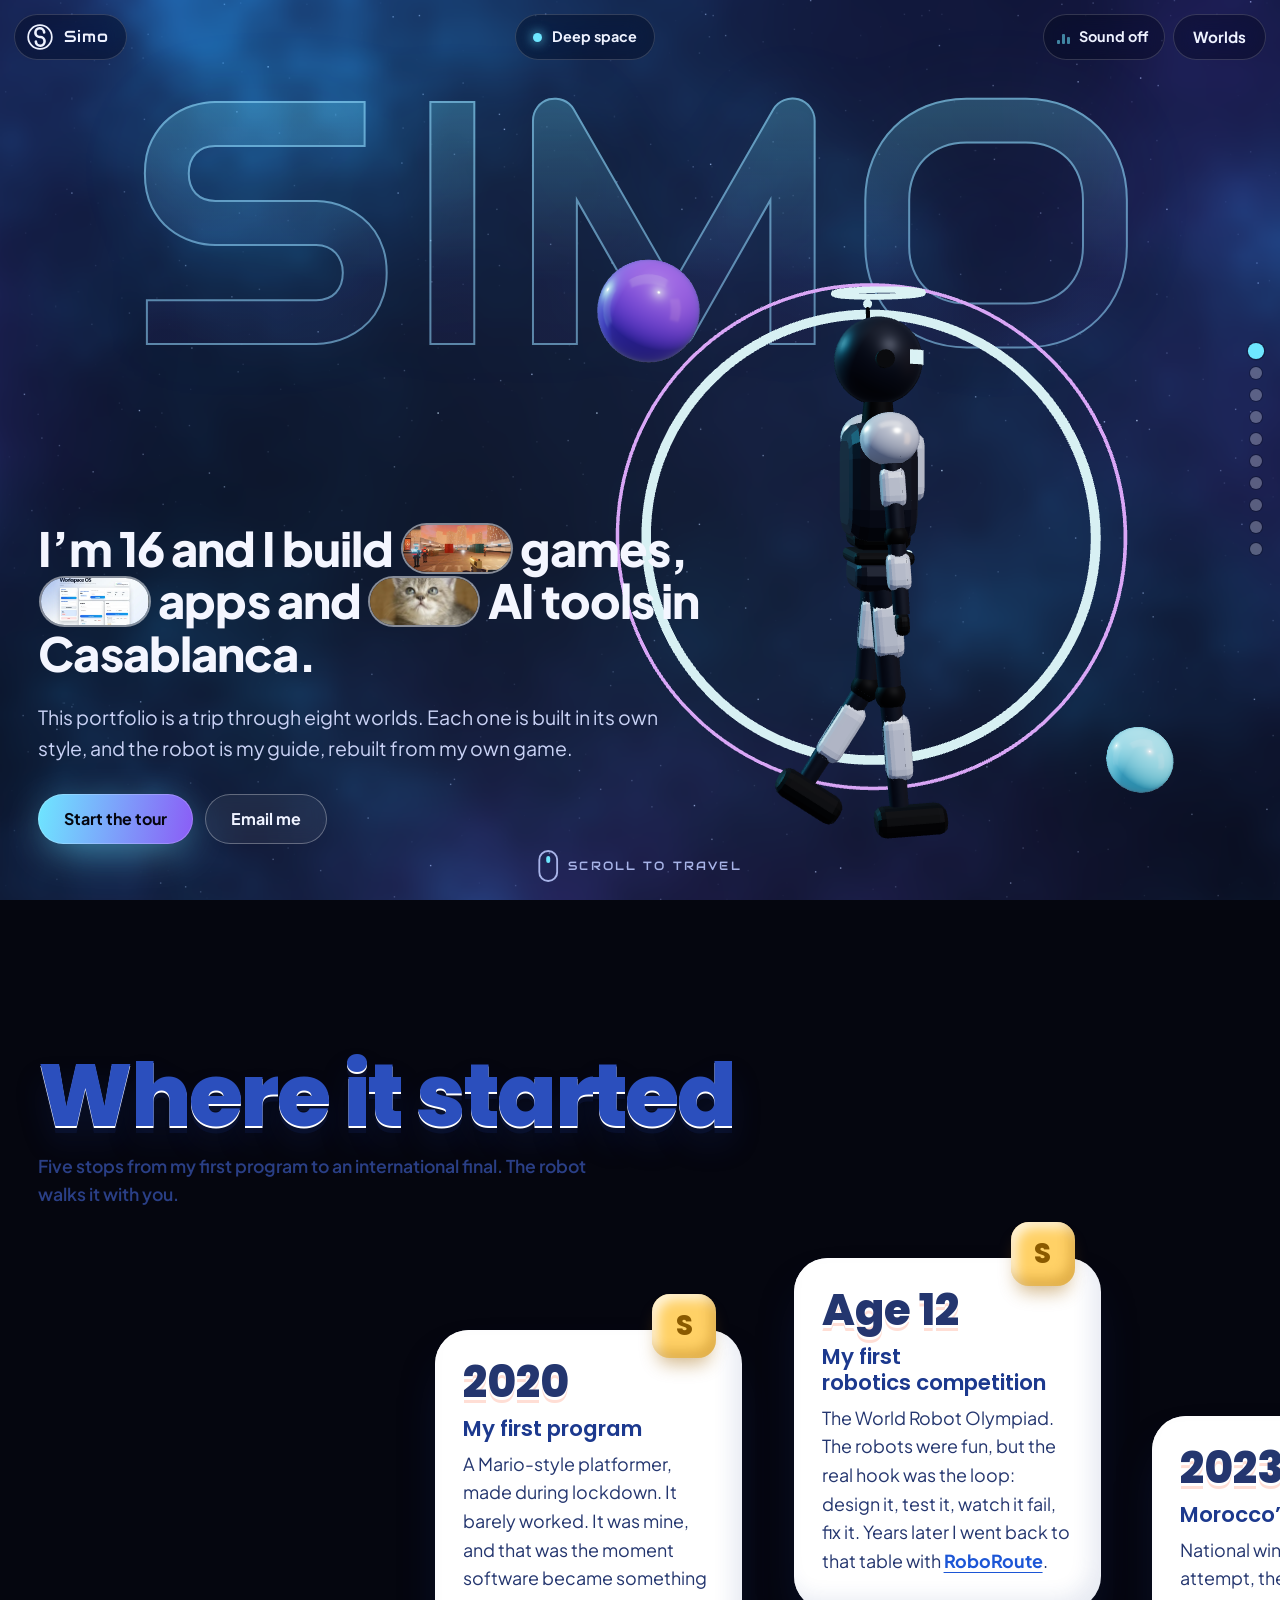
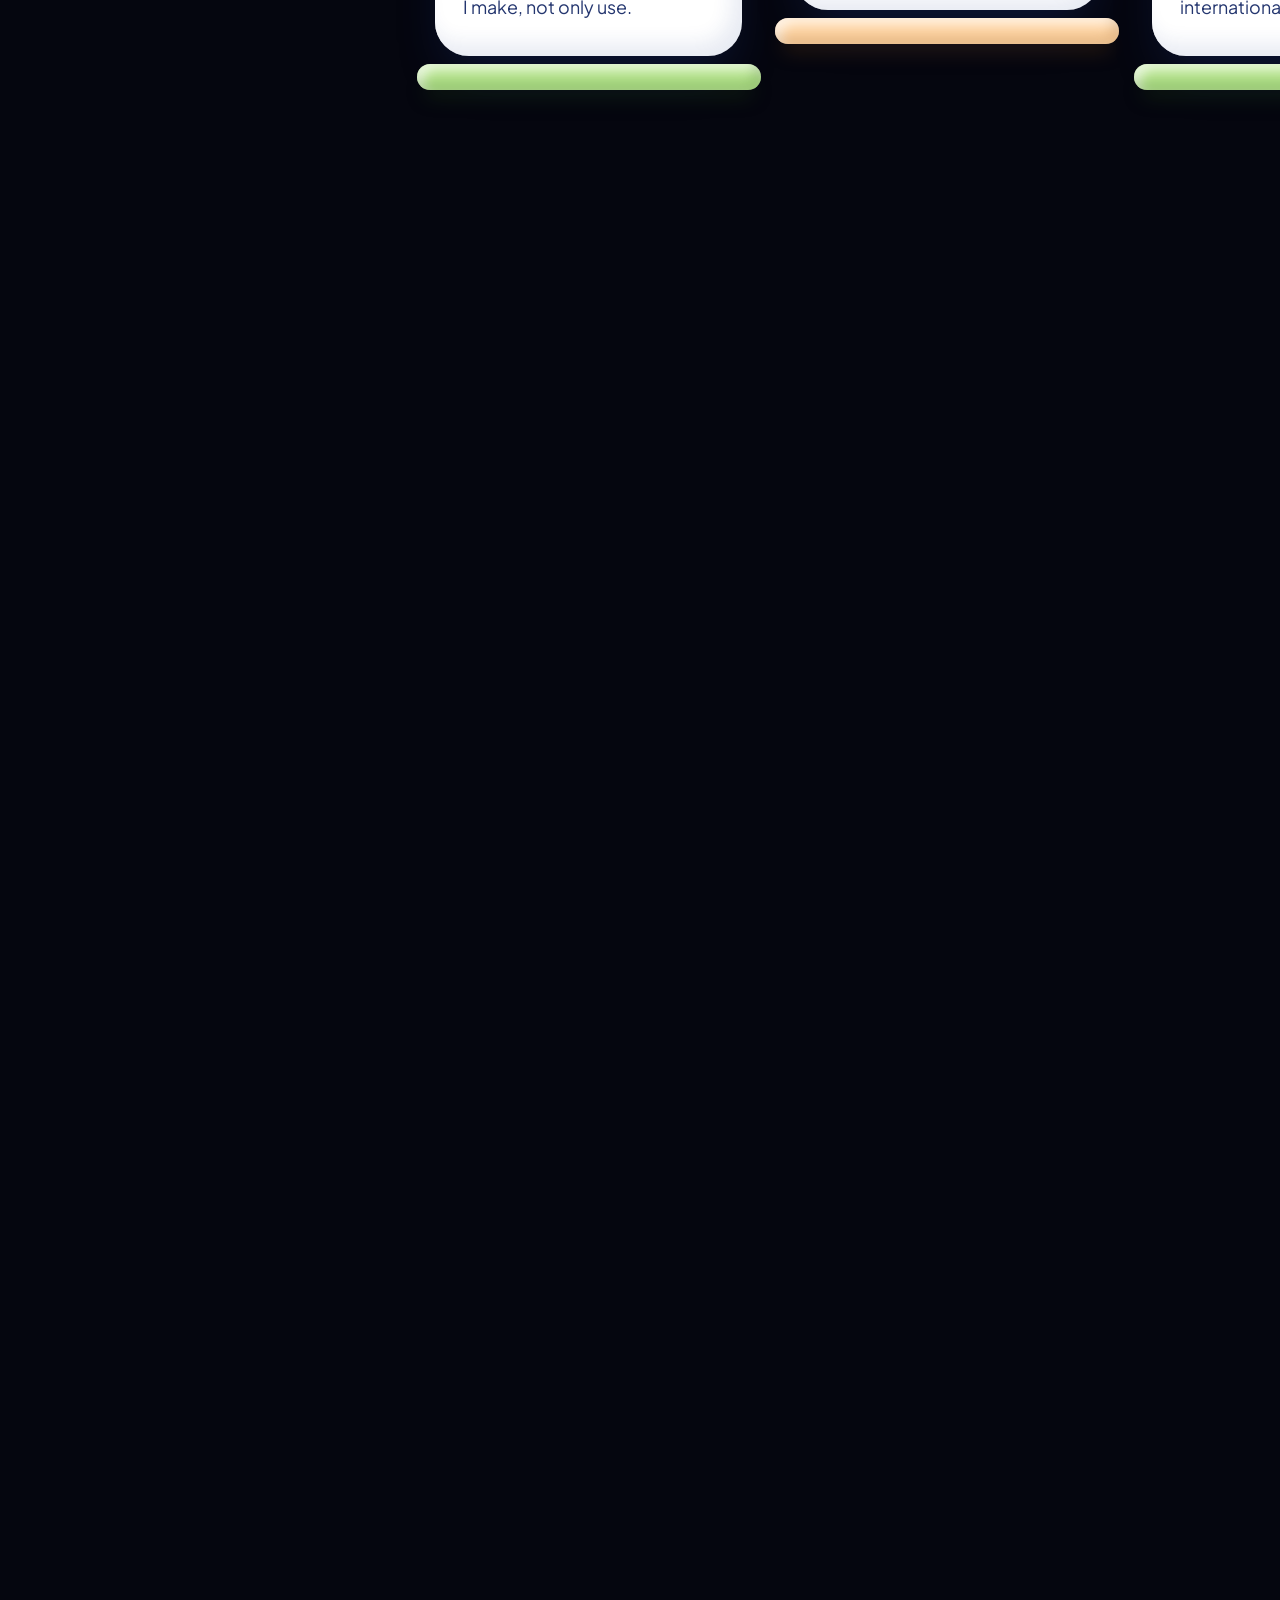
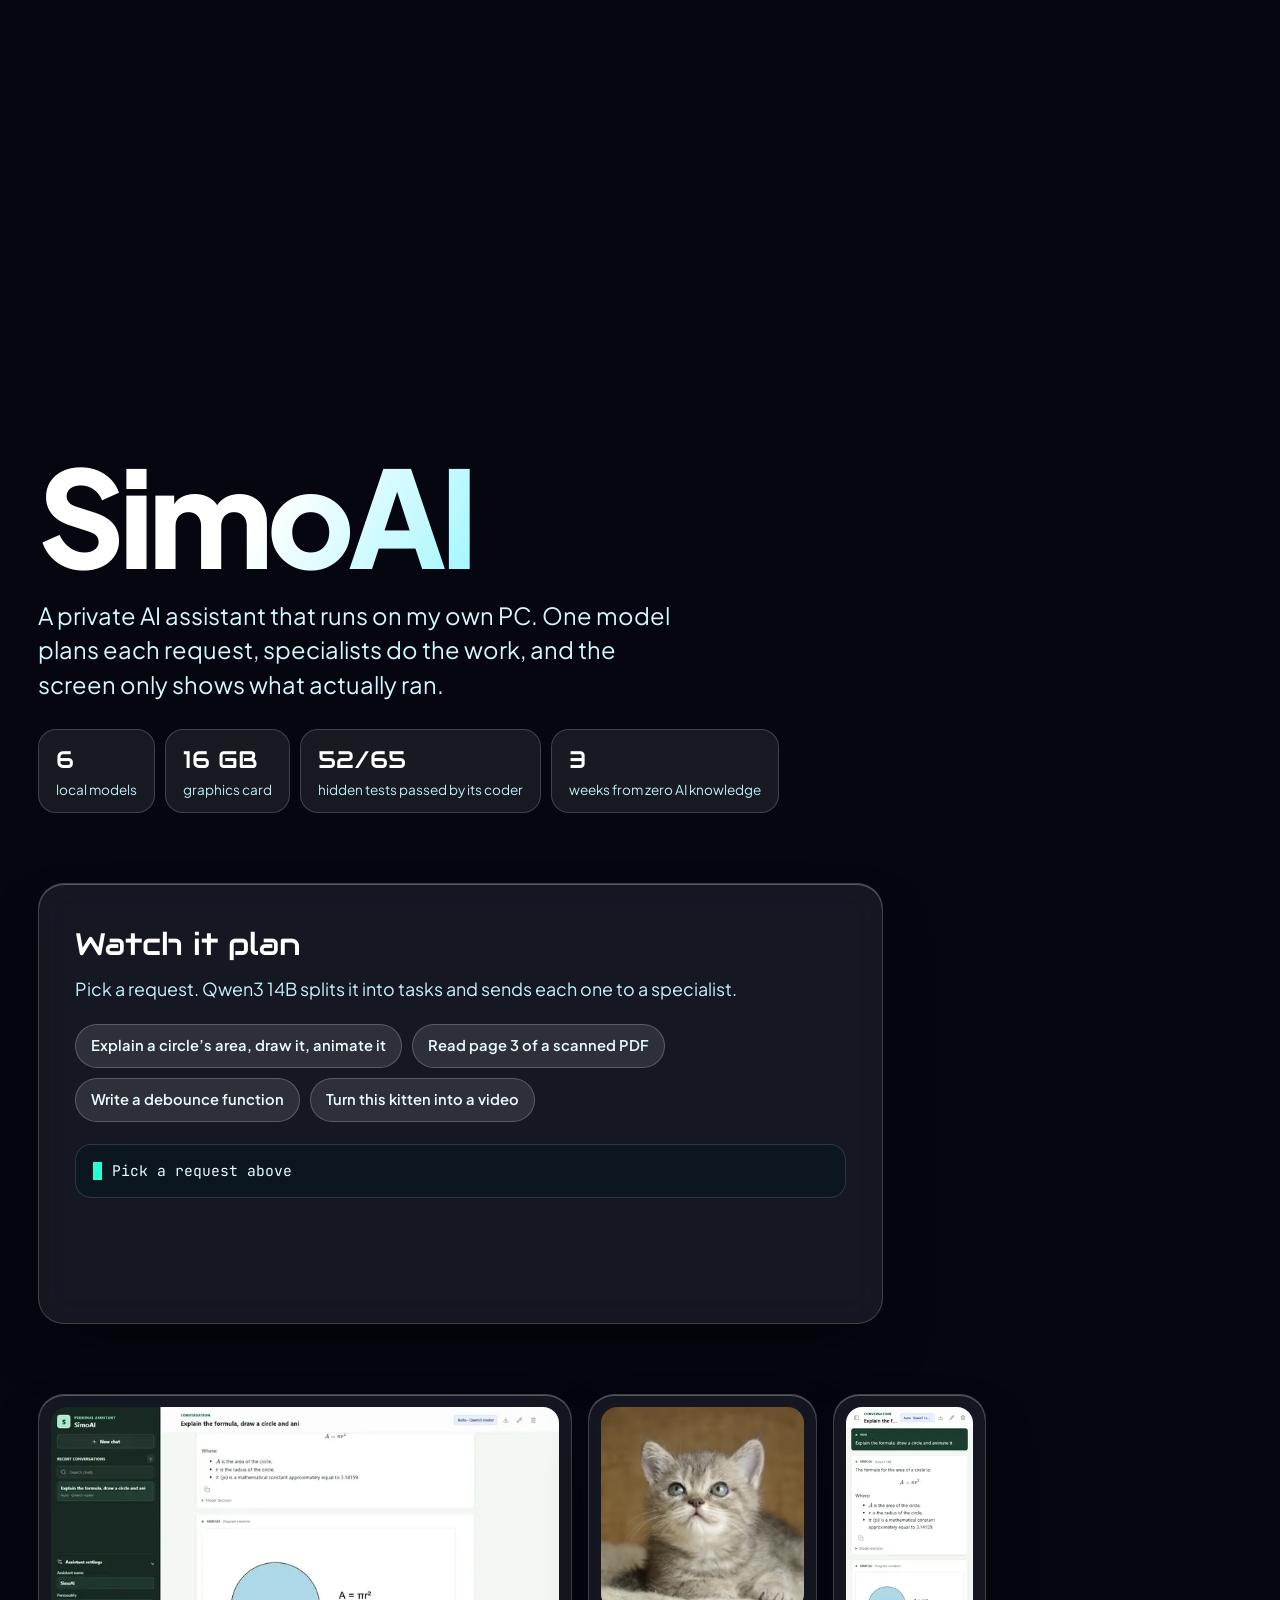
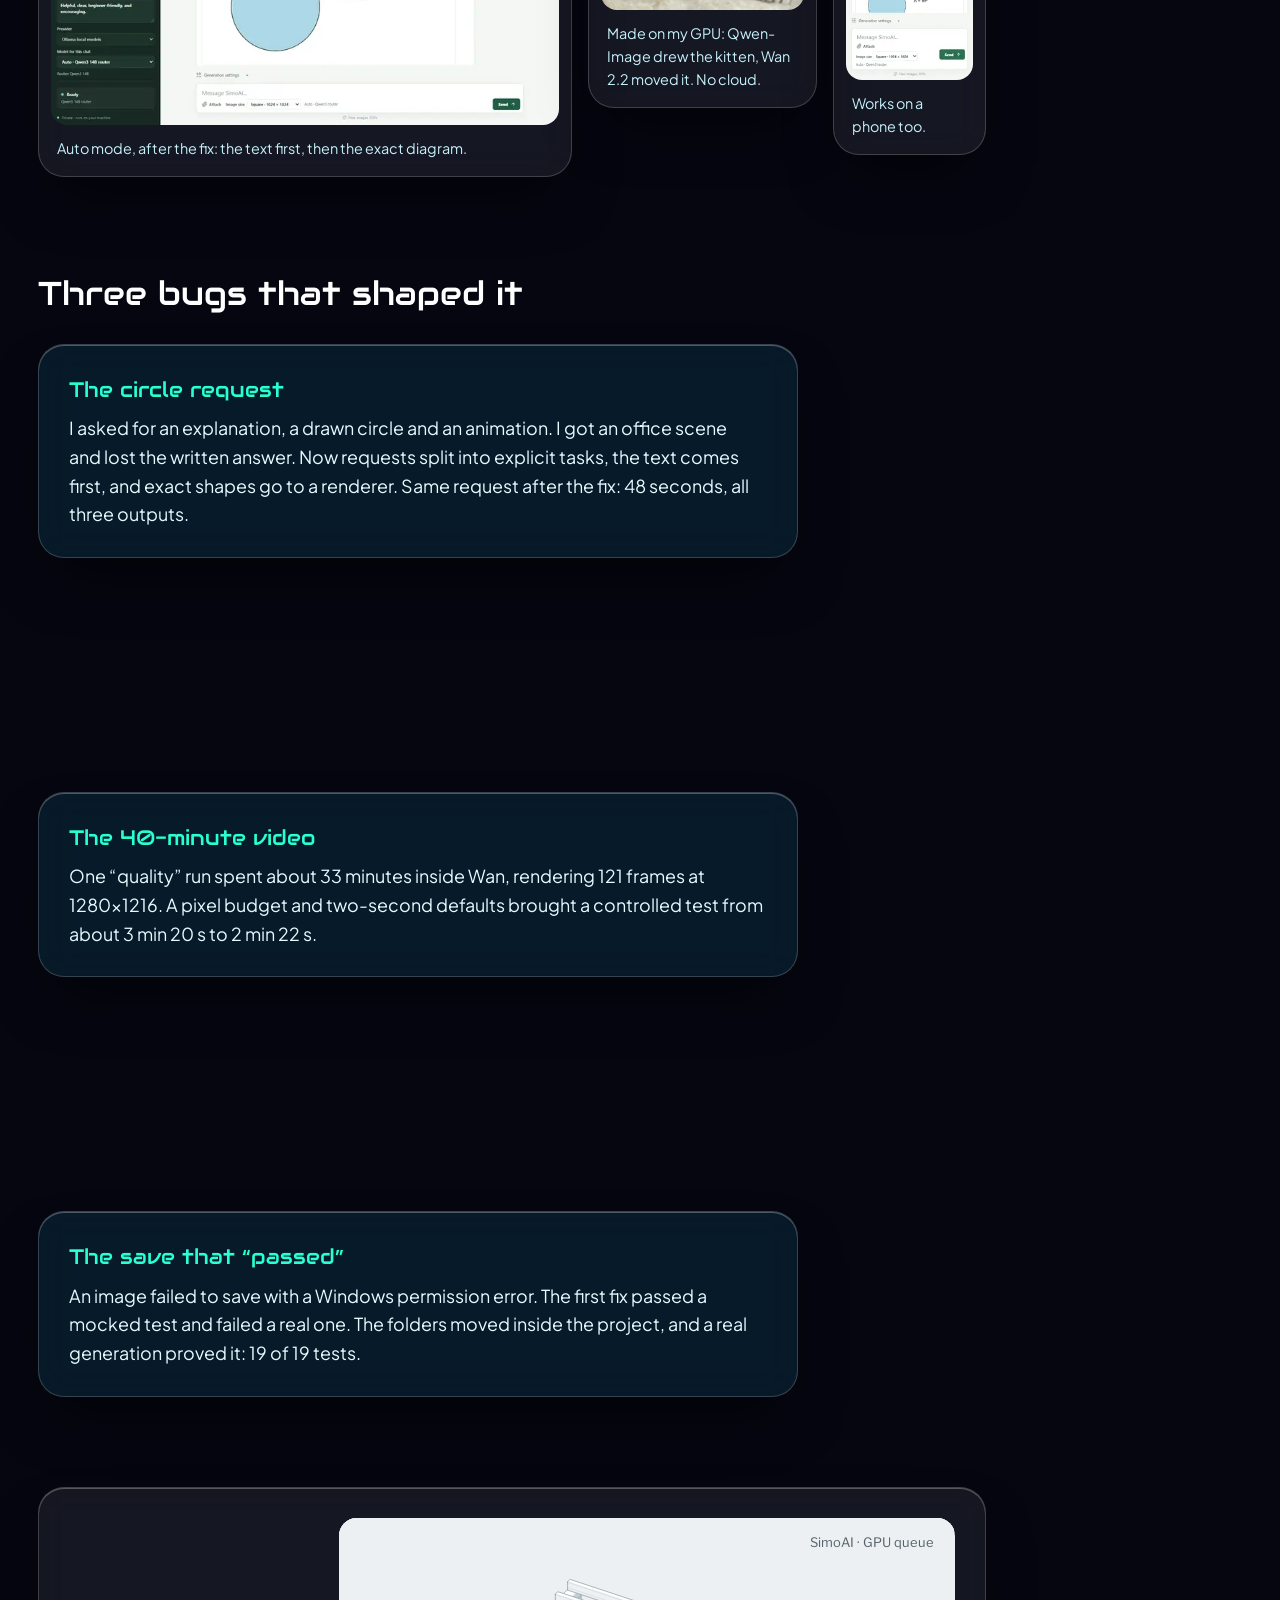
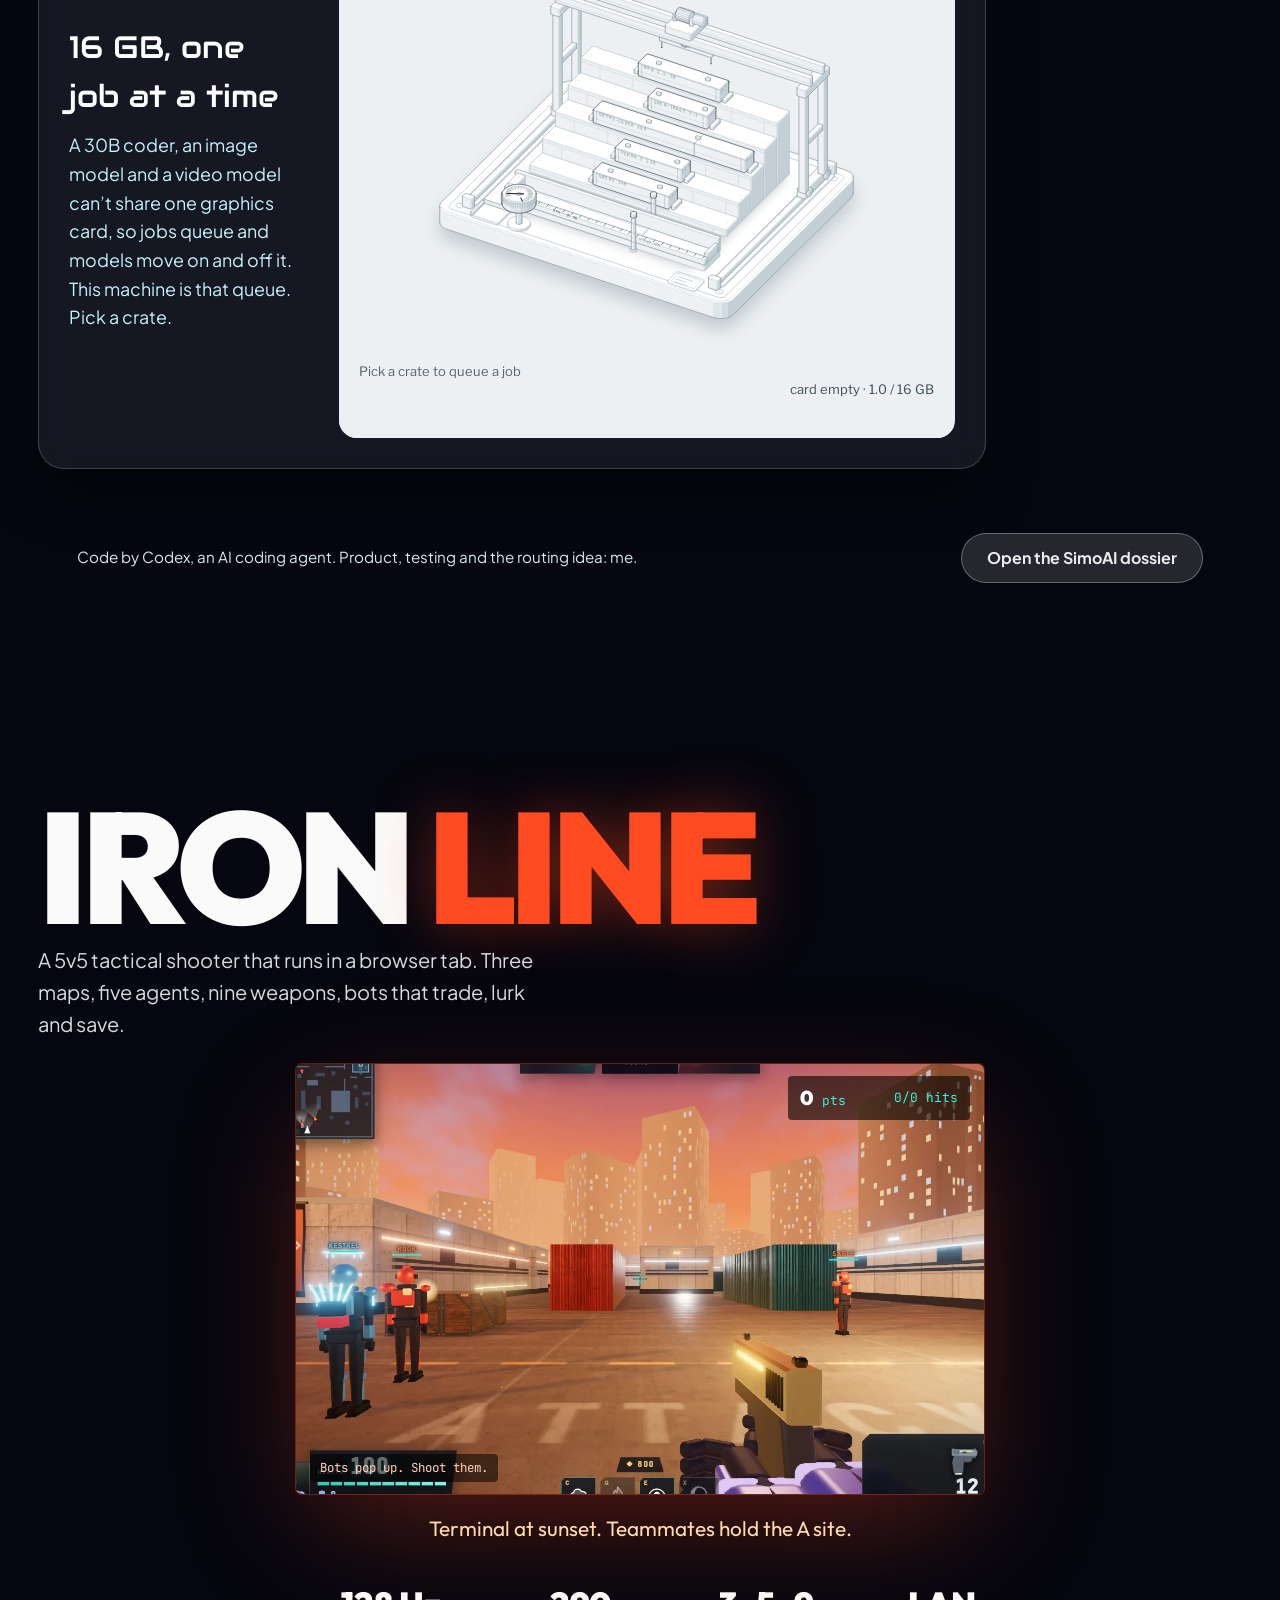
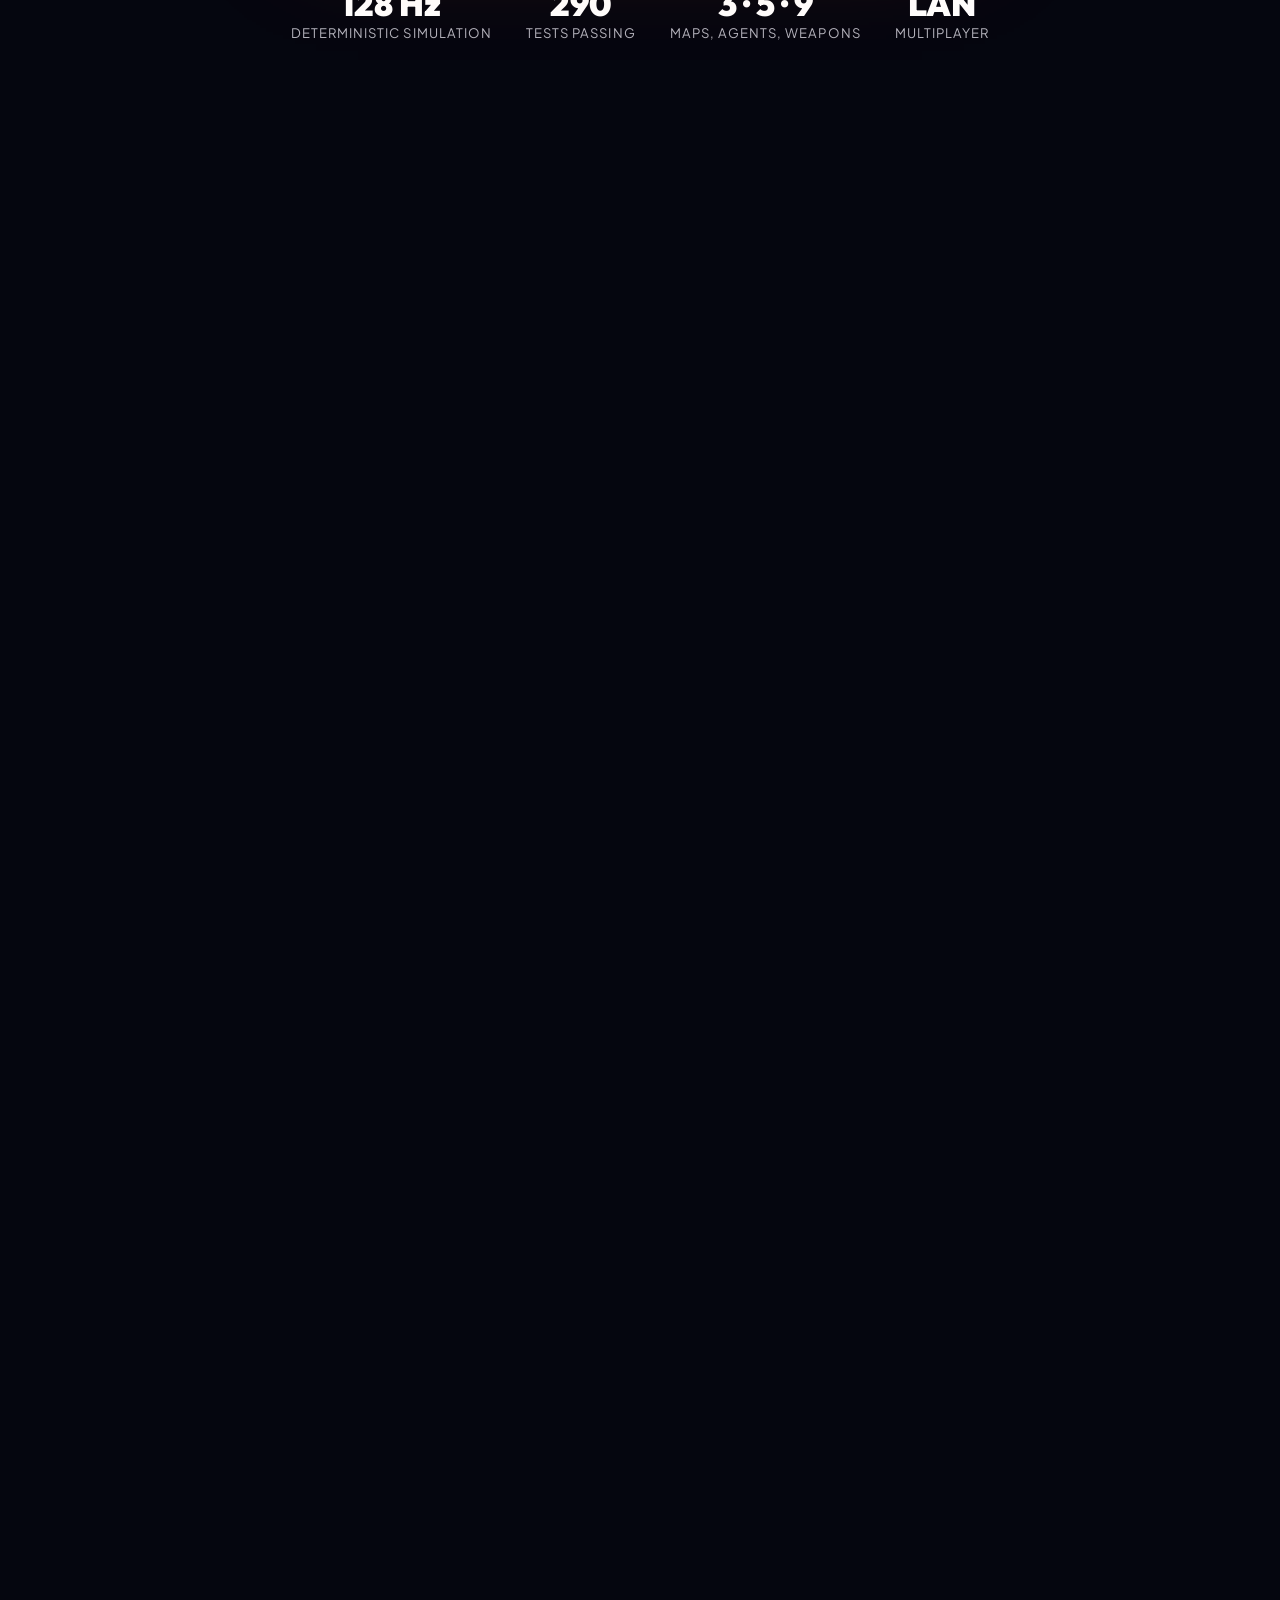
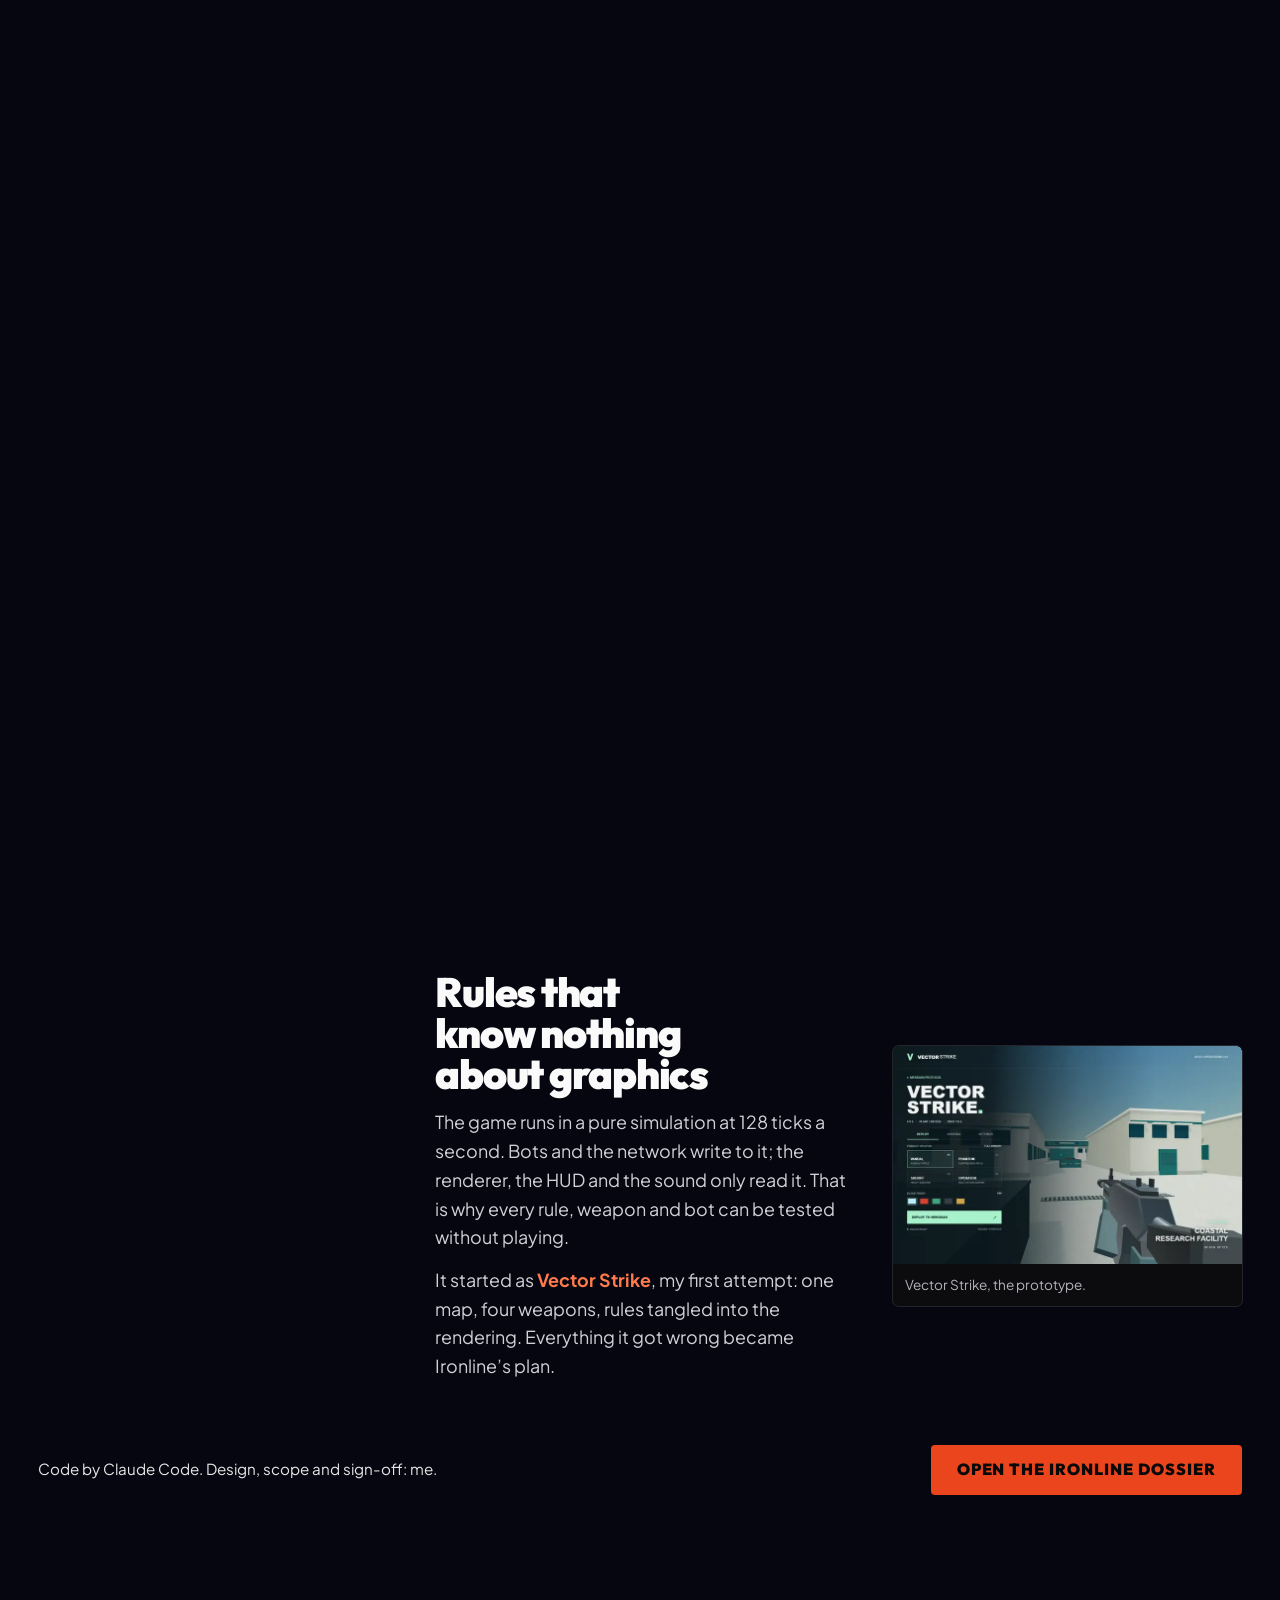
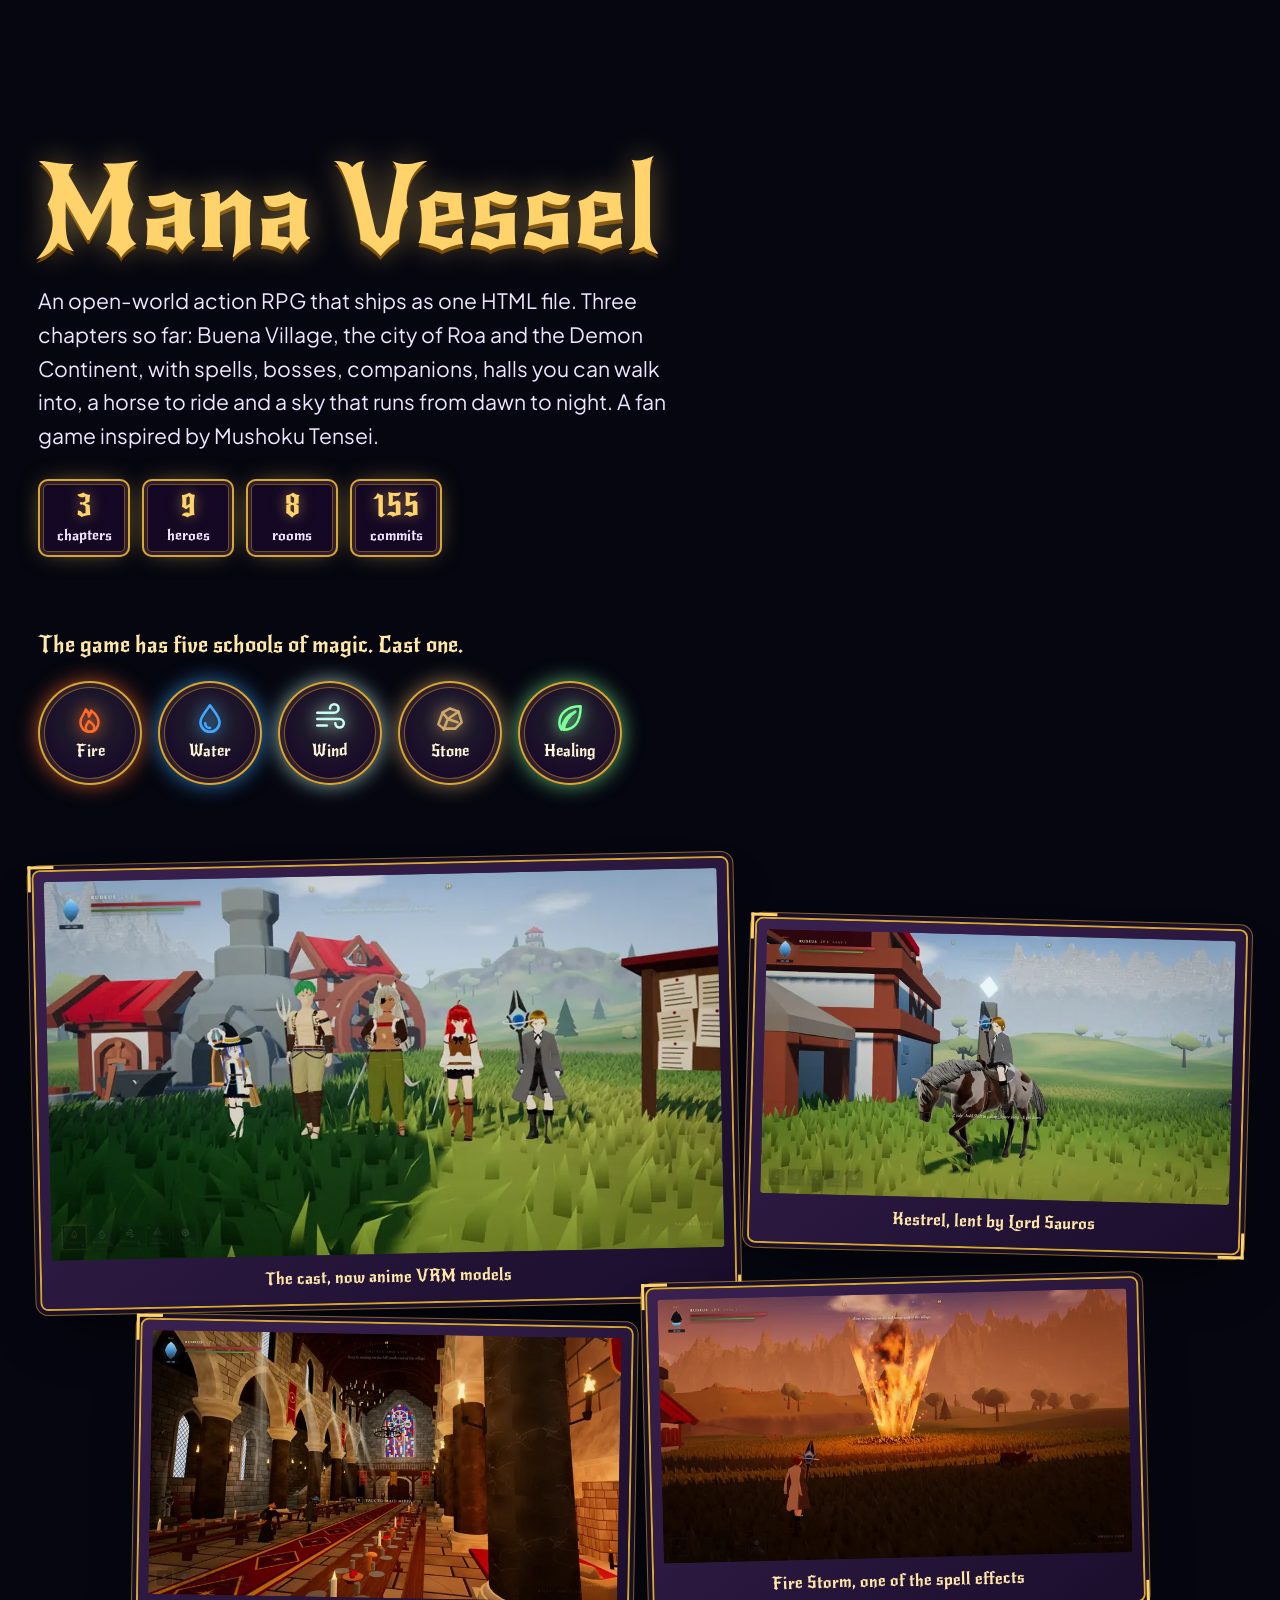
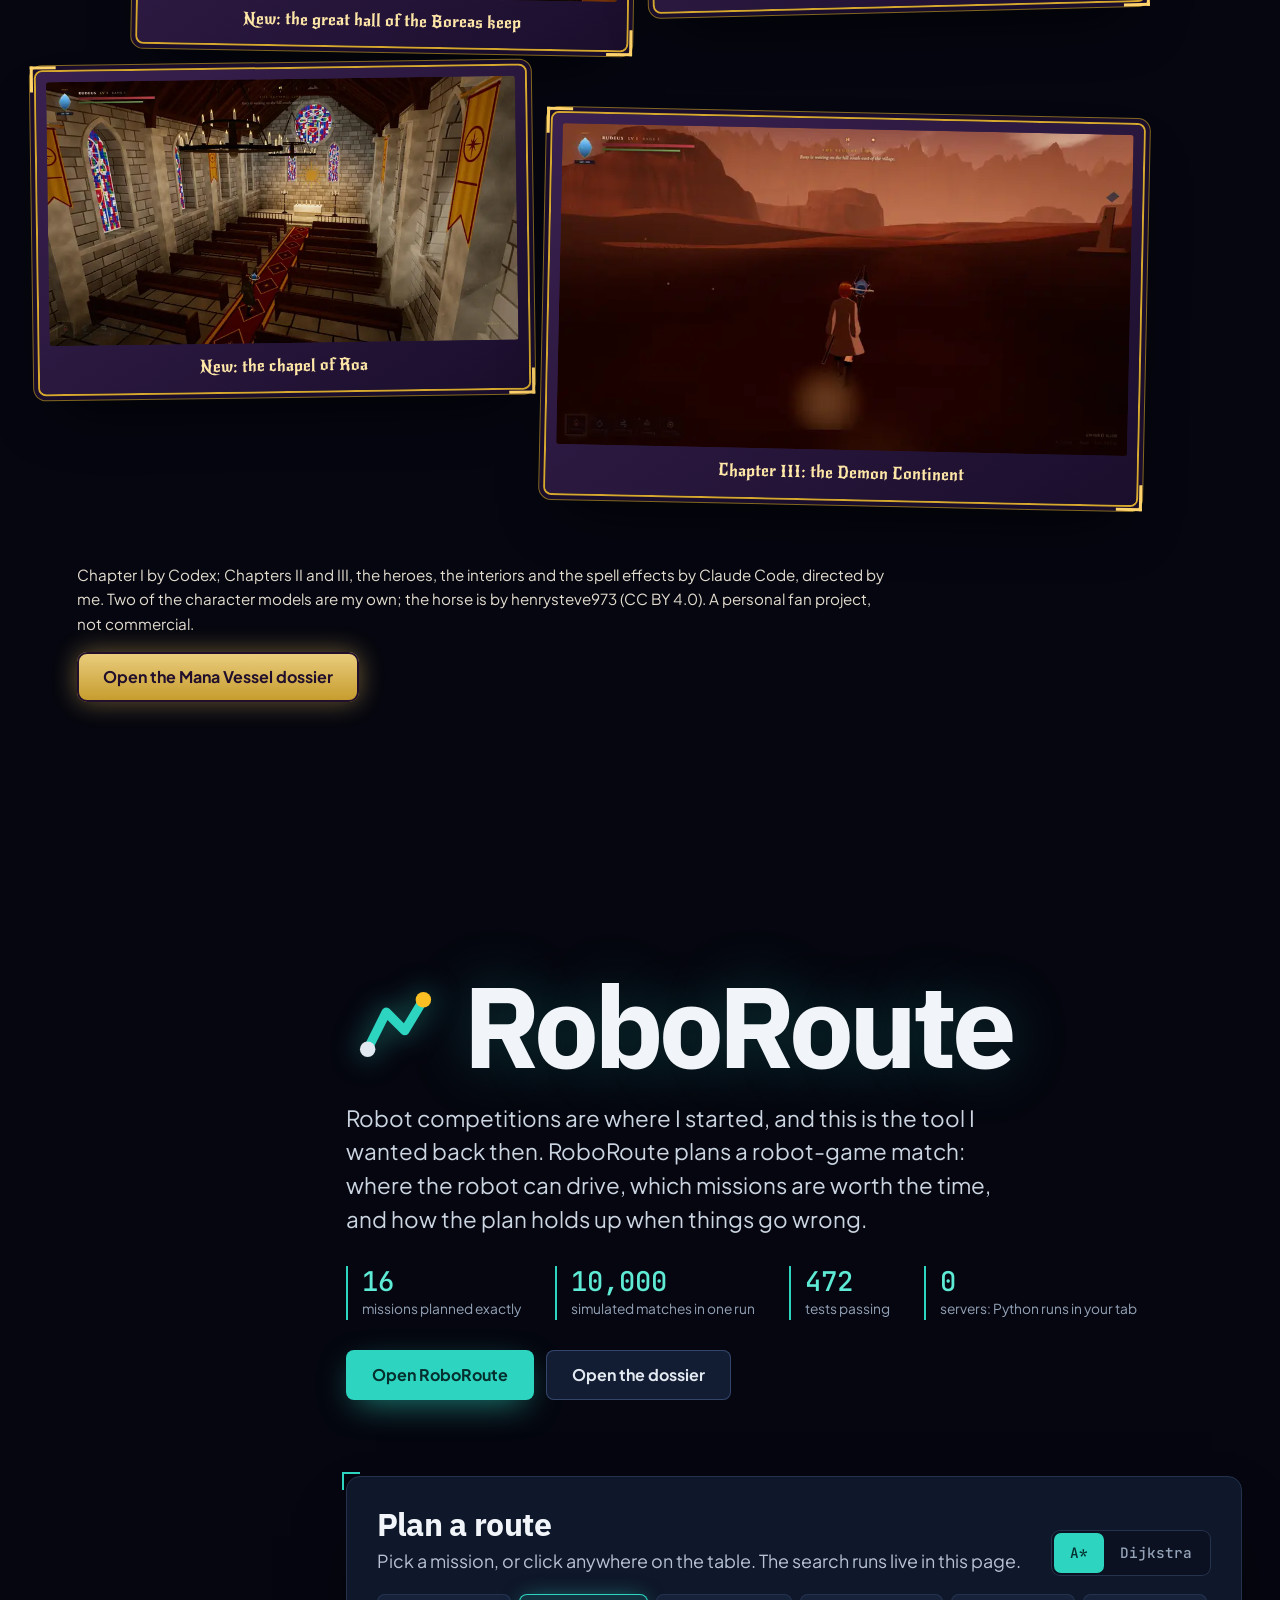
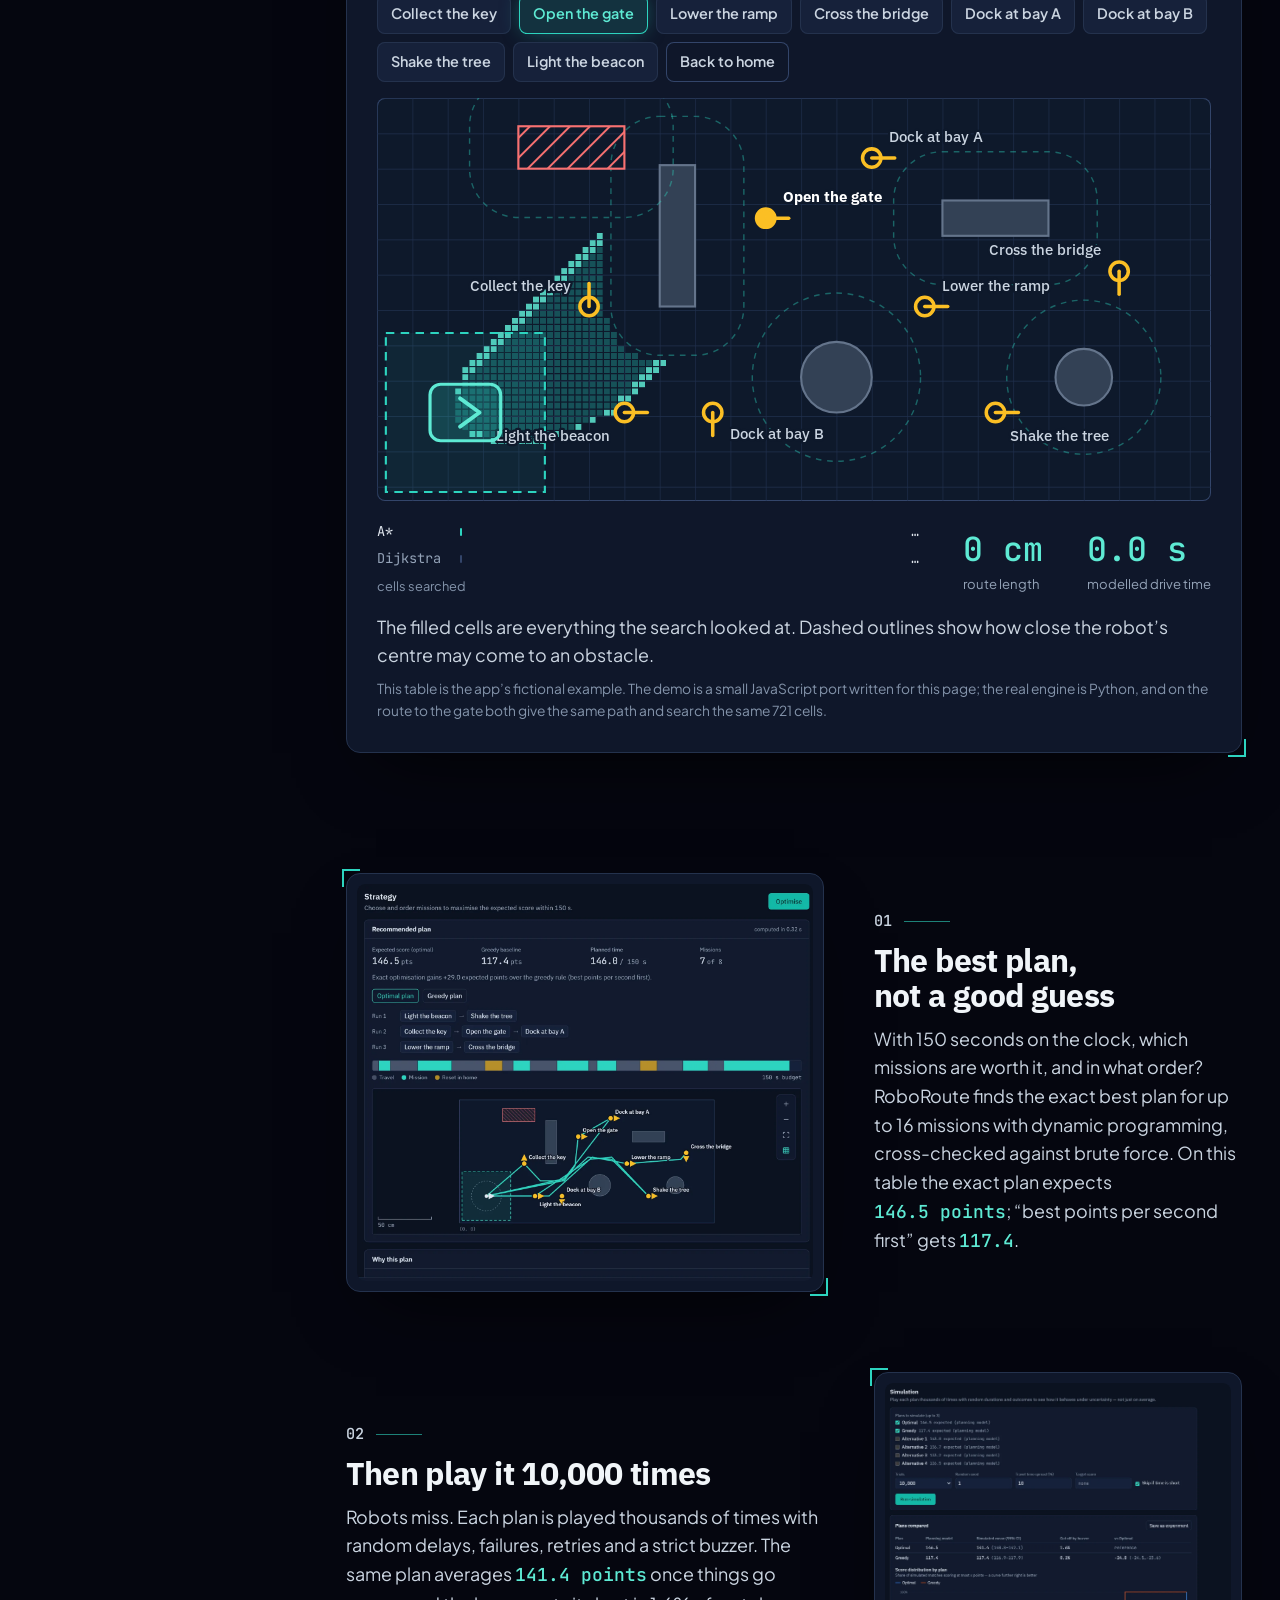
==== index.html @ 4d4fd1f5 "Eight worlds: RoboRoute gets its own chapter, Mana Vessel and PoseSandbox catch up - New "Game table" ====
<!DOCTYPE html>
<html lang="en">
<head>
  <meta charset="UTF-8" />
  <meta name="viewport" content="width=device-width, initial-scale=1" />
  <title>Simo: eight worlds of games, apps, robots and AI tools</title>
  <meta name="description" content="Simo is 16 and builds software in Casablanca. Scroll through eight worlds: a local AI assistant, a browser tactical shooter, a fantasy RPG, a strategy planner for robot competitions, sites for real businesses and motion films, guided by a robot rebuilt from his own game." />
  <meta name="theme-color" content="#05060f" />
  <link rel="canonical" href="https://semo-el.github.io/Portfolio_V5/" />
  <meta property="og:type" content="website" />
  <meta property="og:title" content="Simo: eight worlds" />
  <meta property="og:description" content="A scroll-through portfolio: SimoAI, Ironline, Mana Vessel, RoboRoute, real client sites and films, from a 16-year-old builder in Casablanca." />
  <meta property="og:image" content="https://semo-el.github.io/Portfolio_V5/images/og-image.png" />
  <meta name="twitter:card" content="summary_large_image" />
  <link rel="icon" href="favicon.svg" type="image/svg+xml" />
  <link rel="preconnect" href="https://fonts.googleapis.com" />
  <link rel="preconnect" href="https://fonts.gstatic.com" crossorigin />
  <link href="https://fonts.googleapis.com/css2?family=Audiowide&family=Bangers&family=Darker+Grotesque:wght@600;900&family=IBM+Plex+Sans:wght@500;700&family=JetBrains+Mono:wght@500&family=Limelight&family=New+Rocker&family=Outfit:wght@400;900&family=Plus+Jakarta+Sans:wght@400;500;700;800&family=Poppins:wght@600;800&display=swap" rel="stylesheet" />
  <link rel="stylesheet" href="css/site.css" />
  <script>document.documentElement.classList.add('js');</script>
</head>
<body>
  <a class="skip" href="#origins">Skip the intro</a>

  <!-- the worlds are painted behind and around the page -->
  <canvas class="layer-bg" id="bg" aria-hidden="true"></canvas>
  <canvas class="layer-fg" id="fg" aria-hidden="true"></canvas>
  <div class="bubble" id="bubble" role="status" aria-live="polite" hidden></div>

  <!-- ================================================================ HUD -->
  <header class="hud" id="hud">
    <a class="hud-mark" href="#start" aria-label="Simo, back to the start">
      <svg class="mark" viewBox="0 0 64 64" aria-hidden="true"><circle cx="32" cy="32" r="27" fill="none" stroke="currentColor" stroke-width="4"/><path d="M41.5 21.5a10 10 0 1 0-9.5 10.5a10 10 0 1 1-9.5 10.5" fill="none" stroke="currentColor" stroke-width="6" stroke-linecap="round"/></svg>
      <span>Simo</span>
    </a>
    <p class="hud-world"><span class="hud-dot" aria-hidden="true"></span><span id="worldName">Deep space</span></p>
    <div class="hud-right">
    <button class="hud-sound" id="soundBtn" type="button" aria-pressed="false" aria-label="Sound"><span class="eq" aria-hidden="true"><i></i><i></i><i></i></span><span class="hud-sound-label">Sound off</span></button>
    <button class="hud-map" id="mapBtn" type="button" aria-expanded="false" aria-controls="worldMap">Worlds</button>
    </div>
  </header>
  <nav class="rail" id="rail" aria-label="Chapters">
    <a href="#start" data-rail="start"><span>Start</span></a>
    <a href="#origins" data-rail="origins"><span>Where it started</span></a>
    <a href="#simoai" data-rail="simoai"><span>SimoAI</span></a>
    <a href="#ironline" data-rail="ironline"><span>Ironline</span></a>
    <a href="#mana" data-rail="mana"><span>Mana Vessel</span></a>
    <a href="#roboroute" data-rail="roboroute"><span>RoboRoute</span></a>
    <a href="#shipped" data-rail="shipped"><span>Shipped</span></a>
    <a href="#studio" data-rail="studio"><span>Studio</span></a>
    <a href="#method" data-rail="method"><span>How I work</span></a>
    <a href="#contact" data-rail="contact"><span>Contact</span></a>
  </nav>
  <div class="world-map" id="worldMap" hidden>
    <div class="wm-inner">
      <p class="wm-title">Pick a world</p>
      <ol class="wm-list">
        <li><a href="#start" style="--a:#05060f;--b:#6ee7ff"><b>Deep space</b><span>Start</span></a></li>
        <li><a href="#origins" style="--a:#ffe4d4;--b:#8ecae6"><b>Clay</b><span>Where it started, 2020 to Houston</span></a></li>
        <li><a href="#simoai" style="--a:#042030;--b:#28ffd2"><b>Glass lab</b><span>SimoAI, local AI on one GPU</span></a></li>
        <li><a href="#ironline" style="--a:#060607;--b:#ff4b1f"><b>Night arena</b><span>Ironline, a 5v5 browser shooter</span></a></li>
        <li><a href="#mana" style="--a:#2a1440;--b:#ffd36b"><b>Twilight valley</b><span>Mana Vessel, a fantasy RPG</span></a></li>
        <li><a href="#roboroute" style="--a:#0b1120;--b:#2dd4bf"><b>Game table</b><span>RoboRoute, strategy for robot games</span></a></li>
        <li><a href="#shipped" style="--a:#cdc9c2;--b:#dd614c"><b>Concrete</b><span>Shipped: seven sites and tools</span></a></li>
        <li><a href="#studio" style="--a:#fbf6ea;--b:#2547d0"><b>Paper and ink</b><span>Films and a machine you can drive</span></a></li>
        <li><a href="#method" style="--a:#0d0d0f;--b:#e9e4d8"><b>Editorial</b><span>How I work with AI agents</span></a></li>
        <li><a href="#contact" style="--a:#05060f;--b:#6ee7ff"><b>Back to space</b><span>Contact</span></a></li>
      </ol>
      <button class="wm-close" type="button" data-close-map>Close</button>
    </div>
  </div>

  <main id="main">
    <!-- ============================================================ START: deep space -->
    <section class="w w-cosmic start" id="start" data-world="cosmic" data-robot="0.5,-0.86,0.62,-0.35" data-robot-m="0.5,0.06,0.2,-0.3" aria-labelledby="start-h">
      <h1 class="giant under" id="start-h" aria-label="Simo"><span class="giant-in">SIMO</span></h1>
      <div class="start-copy">
        <p class="start-line">I’m 16 and I build <span class="pill"><img src="images/t/ironline-terminal.webp" width="704" height="440" alt="" loading="lazy" decoding="async"></span>&nbsp;games, <span class="pill"><img src="images/t/workspace-dashboard.webp" width="848" height="440" alt="" loading="lazy" decoding="async"></span>&nbsp;apps and <span class="pill"><img src="images/t/simoai-kitten.webp" width="440" height="440" alt="" loading="lazy" decoding="async"></span>&nbsp;AI&nbsp;tools in Casablanca.</p>
        <p class="start-sub">This portfolio is a trip through eight worlds. Each one is built in its own style, and the robot is my guide, rebuilt from my own game.</p>
        <p class="start-act">
          <a class="btn btn-cosmic" href="#origins">Start the tour</a>
          <a class="btn btn-ghost" href="mailto:elomaris310@gmail.com?subject=Hi%20Simo">Email me</a>
        </p>
      </div>
      <p class="scroll-hint" aria-hidden="true"><span class="scroll-wheel"></span>Scroll to travel</p>
    </section>

    <!-- ============================================================ ORIGINS: clay -->
    <section class="w w-clay origins" id="origins" data-world="clay" data-robot="-0.62,-0.62,0.4,0.6" data-robot-m="-0.62,-0.95,0.26,0.6" aria-labelledby="origins-h">
      <div class="clay-pin" id="clayPin">
        <div class="clay-head">
          <h2 id="origins-h" class="clay-title">Where it started</h2>
          <p class="clay-sub">Five stops from my first program to an international final. The robot walks it with you.</p>
        </div>
        <div class="clay-track" id="clayTrack">
          <article class="station" data-stop="0">
            <button class="block" type="button" aria-label="Bump the 2020 block"><span class="block-face">S</span></button>
            <p class="station-year">2020</p>
            <h3>My first program</h3>
            <p>A Mario-style platformer, made during lockdown. It barely worked. It was mine, and that was the moment software became something I make, not only use.</p>
          </article>
          <article class="station" data-stop="1">
            <button class="block" type="button" aria-label="Bump the age 12 block"><span class="block-face">S</span></button>
            <p class="station-year">Age 12</p>
            <h3>My first robotics competition</h3>
            <p>The World Robot Olympiad. The robots were fun, but the real hook was the loop: design it, test it, watch it fail, fix it. Years later I went back to that table with <a href="#work/roboroute" data-open="roboroute">RoboRoute</a>.</p>
          </article>
          <article class="station" data-stop="2">
            <button class="block" type="button" aria-label="Bump the 2023 block"><span class="block-face">S</span></button>
            <p class="station-year">2023</p>
            <h3>Morocco’s WRO title</h3>
            <p>National winner on my first attempt, then the international final in Panama.</p>
          </article>
          <article class="station" data-stop="3">
            <button class="block" type="button" aria-label="Bump the 2024 block"><span class="block-face">S</span></button>
            <p class="station-year">2024</p>
            <h3>Teaching myself the web</h3>
            <p>No bootcamp and no classes, just documentation and stubbornness. My first real project was <a href="#work/posesandbox" data-open="posesandbox">PoseSandbox</a>, a 3D posing tool.</p>
          </article>
          <article class="station station-big" data-stop="4">
            <button class="block" type="button" aria-label="Bump the 2026 block"><span class="block-face">S</span></button>
            <p class="station-year">2026</p>
            <h3>First in Morocco, then Houston</h3>
            <p>I led team LOGIKO, first-timers except for me, to first place in Morocco’s FIRST LEGO League and a place at the championship in Houston. Our project was <a href="#work/archaeosmart" data-open="archaeosmart">ArchaeoSmart</a>.</p>
          </article>
          <article class="station station-next" data-stop="5">
            <p class="station-year">Sep 2026</p>
            <h3>Then the agents joined</h3>
            <p>I started running AI models on my own PC and building with AI coding agents. Keep scrolling: the next world is made of glass.</p>
          </article>
        </div>
      </div>
    </section>

    <!-- ============================================================ SIMOAI: glass lab -->
    <section class="w w-glass simoai" id="simoai" data-world="glass" data-robot="0.66,-0.55,0.42,-0.5" data-robot-m="0.64,-0.96,0.24,-0.4" aria-labelledby="simoai-h">
      <div class="glass-head">
        <h2 id="simoai-h" class="glass-title">SimoAI</h2>
        <p class="glass-lead">A private AI assistant that runs on my own PC. One model plans each request, specialists do the work, and the screen only shows what actually ran.</p>
        <ul class="glass-stats" aria-label="SimoAI in numbers">
          <li><b>6</b><span>local models</span></li>
          <li><b>16 GB</b><span>graphics card</span></li>
          <li><b>52/65</b><span>hidden tests passed by its coder</span></li>
          <li><b>3</b><span>weeks from zero AI knowledge</span></li>
        </ul>
      </div>

      <div class="router glass-panel" id="router">
        <div class="router-top">
          <h3>Watch it plan</h3>
          <p>Pick a request. Qwen3 14B splits it into tasks and sends each one to a specialist.</p>
        </div>
        <div class="router-chips" role="group" aria-label="Example requests">
          <button type="button" class="chip" data-req="circle" aria-pressed="false">Explain a circle’s area, draw it, animate it</button>
          <button type="button" class="chip" data-req="pdf" aria-pressed="false">Read page 3 of a scanned PDF</button>
          <button type="button" class="chip" data-req="code" aria-pressed="false">Write a debounce function</button>
          <button type="button" class="chip" data-req="video" aria-pressed="false">Turn this kitten into a video</button>
        </div>
        <div class="router-stage" aria-live="polite">
          <p class="router-input" id="routerInput"><span class="router-caret"></span>Pick a request above</p>
          <p class="router-plan" id="routerPlan"></p>
          <ol class="router-lanes" id="routerLanes"></ol>
          <p class="router-note" id="routerNote"></p>
        </div>
      </div>

      <div class="glass-grid">
        <figure class="glass-panel g-shot g-wide">
          <button class="sf" type="button" data-full="images/simoai-auto.webp" data-alt="SimoAI in Auto mode: one request returns a written explanation of a circle’s area, then a rendered diagram" aria-label="View larger: SimoAI in Auto mode"><img src="images/t/simoai-auto.webp" width="704" height="440" alt="SimoAI in Auto mode answering the circle request with text and a diagram" loading="lazy" decoding="async"></button>
          <figcaption>Auto mode, after the fix: the text first, then the exact diagram.</figcaption>
        </figure>
        <figure class="glass-panel g-shot g-video">
          <video class="m loop-v" src="images/simoai-kitten-wan.mp4" poster="images/t/simoai-kitten-wan.webp" muted loop playsinline preload="none" width="480" height="480" aria-label="A kitten image animated into a short clip by Wan 2.2 on Simo’s PC"></video>
          <figcaption>Made on my GPU: Qwen-Image drew the kitten, Wan 2.2 moved it. No cloud.</figcaption>
        </figure>
        <figure class="glass-panel g-shot g-phone">
          <button class="sf" type="button" data-full="images/simoai-mobile.webp" data-alt="SimoAI on a phone-sized screen: the circle answer and its diagram" aria-label="View larger: SimoAI on a phone"><img src="images/t/simoai-mobile.webp" width="204" height="440" alt="SimoAI on a phone-sized screen" loading="lazy" decoding="async"></button>
          <figcaption>Works on a phone too.</figcaption>
        </figure>
      </div>

      <div class="bugs" id="bugs">
        <h3 class="bugs-title">Three bugs that shaped it</h3>
        <article class="bug glass-panel">
          <h4>The circle request</h4>
          <p>I asked for an explanation, a drawn circle and an animation. I got an office scene and lost the written answer. Now requests split into explicit tasks, the text comes first, and exact shapes go to a renderer. Same request after the fix: 48 seconds, all three outputs.</p>
        </article>
        <article class="bug glass-panel">
          <h4>The 40-minute video</h4>
          <p>One “quality” run spent about 33 minutes inside Wan, rendering 121 frames at 1280×1216. A pixel budget and two-second defaults brought a controlled test from about 3 min 20 s to 2 min 22 s.</p>
        </article>
        <article class="bug glass-panel">
          <h4>The save that “passed”</h4>
          <p>An image failed to save with a Windows permission error. The first fix passed a mocked test and failed a real one. The folders moved inside the project, and a real generation proved it: 19 of 19 tests.</p>
        </article>
      </div>

      <figure class="glass-panel gpu" id="how-gpu">
        <div class="gpu-copy">
          <h3>16 GB, one job at a time</h3>
          <p>A 30B coder, an image model and a video model can’t share one graphics card, so jobs queue and models move on and off it. This machine is that queue. Pick a crate.</p>
        </div>
        <iframe class="figure-embed" data-figure src="explainers/gpu-queue.html" title="Interactive: SimoAI’s GPU queue as a crane dock. Click a crate, or press 1 to 5, to queue a job." loading="lazy"></iframe>
      </figure>

      <p class="w-foot"><span>Code by Codex, an AI coding agent. Product, testing and the routing idea: me.</span><button class="btn btn-glass" type="button" data-open="simoai">Open the SimoAI dossier</button></p>
    </section>

    <!-- ============================================================ IRONLINE: night arena -->
    <section class="w w-arena ironline" id="ironline" data-world="arena" data-robot="-0.7,-0.75,0.44,0.55" data-robot-m="0.74,-2.4,0.12,-0.3" aria-labelledby="ironline-h">
      <div class="arena-pin" id="arenaPin">
        <div class="letterbox top" aria-hidden="true"></div>
        <div class="letterbox bottom" aria-hidden="true"></div>
        <h2 class="arena-title" id="ironline-h"><span>IRON</span><span>LINE</span></h2>
        <p class="arena-tag">A 5v5 tactical shooter that runs in a browser tab. Three maps, five agents, nine weapons, bots that trade, lurk and save.</p>
        <div class="screen" id="arenaScreen" aria-label="Ironline screens. Click to fire.">
          <figure class="shot is-on" data-sub="Terminal at sunset. Teammates hold the A site."><img src="images/ironline-terminal.webp" width="1440" height="900" alt="Ironline on Terminal at sunset: teammates at the A site, the minimap and the ability bar" decoding="async"></figure>
          <figure class="shot" data-sub="Skybridge at night, from the attackers’ spawn."><img src="images/ironline-skybridge.webp" width="1440" height="900" alt="Ironline on Skybridge at night, with containers and the attackers’ spawn markings" loading="lazy" decoding="async"></figure>
          <figure class="shot" data-sub="The buy phase: sidearms, rifles, shields and four abilities per agent."><img src="images/ironline-buy.webp" width="1440" height="900" alt="The buy menu: sidearms, rifles, shields and Warden’s four abilities with their prices" loading="lazy" decoding="async"></figure>
          <figure class="shot" data-sub="The practice range, with target bots and live accuracy."><img src="images/ironline-range.webp" width="1440" height="900" alt="The practice range on Terminal, with target bots and a live accuracy panel" loading="lazy" decoding="async"></figure>
          <div class="crosshair" id="crosshair" aria-hidden="true"></div>
          <div class="hits" aria-live="polite"><span class="hits-score"><b id="score">0</b> pts</span><span id="combo" class="combo"></span><span class="hits-acc"><span id="hitTargets">0</span>/<span id="hitCount">0</span> hits</span></div>
          <p class="range-hint" aria-hidden="true">Bots pop up. Shoot them.</p>
        </div>
        <p class="subtitle" id="arenaSub" aria-live="polite">Terminal at sunset. Teammates hold the A site.</p>
        <ul class="hud-stats" aria-label="Ironline in numbers">
          <li><b>128 Hz</b><span>deterministic simulation</span></li>
          <li><b>290</b><span>tests passing</span></li>
          <li><b>3 · 5 · 9</b><span>maps, agents, weapons</span></li>
          <li><b>LAN</b><span>multiplayer</span></li>
        </ul>
      </div>
      <div class="arena-more">
        <div class="arena-text">
          <h3>Rules that know nothing about graphics</h3>
          <p>The game runs in a pure simulation at 128 ticks a second. Bots and the network write to it; the renderer, the HUD and the sound only read it. That is why every rule, weapon and bot can be tested without playing.</p>
          <p>It started as <b>Vector Strike</b>, my first attempt: one map, four weapons, rules tangled into the rendering. Everything it got wrong became Ironline’s plan.</p>
        </div>
        <figure class="arena-proto">
          <button class="sf" type="button" data-full="images/vector-loadout.webp" data-alt="Vector Strike’s loadout menu over the coastal research facility map" aria-label="View larger: Vector Strike"><img src="images/t/vector-loadout.webp" width="704" height="440" alt="Vector Strike’s loadout menu" loading="lazy" decoding="async"></button>
          <figcaption>Vector Strike, the prototype.</figcaption>
        </figure>
      </div>
      <p class="w-foot"><span>Code by Claude Code. Design, scope and sign-off: me.</span><button class="btn btn-arena" type="button" data-open="ironline">Open the Ironline dossier</button></p>
    </section>

    <!-- ============================================================ MANA VESSEL: twilight valley -->
    <section class="w w-fantasy mana" id="mana" data-world="fantasy" data-robot="0.64,-0.7,0.42,-0.55" data-robot-m="0.64,-0.96,0.24,-0.4" aria-labelledby="mana-h">
      <div class="fantasy-head">
        <h2 id="mana-h" class="fantasy-title">Mana Vessel</h2>
        <p class="fantasy-lead">An open-world action RPG that ships as one HTML file. Three chapters so far: Buena Village, the city of Roa and the Demon Continent, with spells, bosses, companions, halls you can walk into, a horse to ride and a sky that runs from dawn to night. A fan game inspired by Mushoku Tensei.</p>
        <ul class="tome" aria-label="Mana Vessel in numbers"><li><b>3</b><span>chapters</span></li><li><b>9</b><span>heroes</span></li><li><b>8</b><span>rooms</span></li><li><b>155</b><span>commits</span></li></ul>
      </div>
      <div class="runes" role="group" aria-label="Cast a spell">
        <p class="runes-hint">The game has five schools of magic. Cast one.</p>
        <div class="rune-ring">
          <button class="rune" type="button" data-spell="fire" style="--rc:#ff6a2b"><svg viewBox="0 0 32 32" aria-hidden="true" fill="none" stroke="currentColor" stroke-width="2.4" stroke-linecap="round" stroke-linejoin="round"><path d="M16 29c-6 0-9-4.5-9-9 0-5 4-7.5 5-12 2.5 2 3 4.5 3 6.5 1.5-1.5 2-3.5 2-5.5 4 3 7 7.5 7 11 0 4.5-3 9-8 9z"/><path d="M16 29c-2.5 0-4-2-4-4.2 0-2.4 2-3.6 3-6 1.5 1.5 5 3.4 5 6 0 2.4-1.6 4.2-4 4.2z"/></svg><span class="rune-name">Fire</span></button>
          <button class="rune" type="button" data-spell="water" style="--rc:#3fa9ff"><svg viewBox="0 0 32 32" aria-hidden="true" fill="none" stroke="currentColor" stroke-width="2.4" stroke-linecap="round" stroke-linejoin="round"><path d="M16 4c4 6 9 11 9 16a9 9 0 0 1-18 0c0-5 5-10 9-16z"/><path d="M11.5 21a4.5 4.5 0 0 0 4.5 4.5"/></svg><span class="rune-name">Water</span></button>
          <button class="rune" type="button" data-spell="wind" style="--rc:#c8fff2"><svg viewBox="0 0 32 32" aria-hidden="true" fill="none" stroke="currentColor" stroke-width="2.4" stroke-linecap="round" stroke-linejoin="round"><path d="M4 11h16a4 4 0 1 0-4-4"/><path d="M4 17h21a4 4 0 1 1-4 4"/><path d="M4 23h9"/></svg><span class="rune-name">Wind</span></button>
          <button class="rune" type="button" data-spell="stone" style="--rc:#d1a86c"><svg viewBox="0 0 32 32" aria-hidden="true" fill="none" stroke="currentColor" stroke-width="2.4" stroke-linecap="round" stroke-linejoin="round"><path d="M5 22l4-11 7-4 8 3 3 10-6 6H10z"/><path d="M9 11l5 6 10-7M14 17l-4 10M14 17l9 3"/></svg><span class="rune-name">Stone</span></button>
          <button class="rune" type="button" data-spell="healing" style="--rc:#7dff9a"><svg viewBox="0 0 32 32" aria-hidden="true" fill="none" stroke="currentColor" stroke-width="2.4" stroke-linecap="round" stroke-linejoin="round"><path d="M26 5C13 5 6 12 6 21c0 3 1 5 2 6 1-8 6-14 13-17-6 4-10 10-11 17 9 0 16-6 16-22z"/></svg><span class="rune-name">Healing</span></button>
        </div>
      </div>
      <div class="scrolls" data-group="mana">
        <figure class="scroll-frame f1"><button class="sf" type="button" data-full="images/mana-heroes.webp" data-alt="Roxy, Ruijerd, Ghislaine, Eris and Rudeus as anime VRM models, standing in Buena Village" aria-label="View larger: The cast, now anime VRM models"><img src="images/t/mana-heroes.webp" width="782" height="440" alt="Roxy, Ruijerd, Ghislaine, Eris and Rudeus as anime VRM models, standing in Buena Village" loading="lazy" decoding="async"></button><figcaption>The cast, now anime VRM models</figcaption></figure>
        <figure class="scroll-frame f2"><button class="sf" type="button" data-full="images/mana-kestrel.webp" data-alt="Rudeus riding Kestrel, a skewbald mare, on the grass beside a village house" aria-label="View larger: Kestrel, lent by Lord Sauros"><img src="images/t/mana-kestrel.webp" width="782" height="440" alt="Rudeus riding Kestrel, a skewbald mare, on the grass beside a village house" loading="lazy" decoding="async"></button><figcaption>Kestrel, lent by Lord Sauros</figcaption></figure>
        <figure class="scroll-frame f3"><button class="sf" type="button" data-full="images/mana-great-hall.webp" data-alt="The great hall of the Boreas keep: stone arches, a stained glass window, light shafts and a long table laid for supper" aria-label="View larger: New: the great hall of the Boreas keep"><img src="images/t/mana-great-hall.webp" width="782" height="440" alt="The great hall of the Boreas keep: stone arches, a stained glass window, light shafts and a long table laid for supper" loading="lazy" decoding="async"></button><figcaption>New: the great hall of the Boreas keep</figcaption></figure>
        <figure class="scroll-frame f4"><button class="sf" type="button" data-full="images/mana-firestorm.webp" data-alt="Rudeus casting Fire Storm: a pillar of flame bursts from the field at dusk" aria-label="View larger: Fire Storm, one of the spell effects"><img src="images/t/mana-firestorm.webp" width="782" height="440" alt="Rudeus casting Fire Storm: a pillar of flame bursts from the field at dusk" loading="lazy" decoding="async"></button><figcaption>Fire Storm, one of the spell effects</figcaption></figure>
        <figure class="scroll-frame f5"><button class="sf" type="button" data-full="images/mana-chapel.webp" data-alt="The chapel of Roa from above the pews: stained glass, a rose window, banners and light falling across the aisle" aria-label="View larger: New: the chapel of Roa"><img src="images/t/mana-chapel.webp" width="782" height="440" alt="The chapel of Roa from above the pews: stained glass, a rose window, banners and light falling across the aisle" loading="lazy" decoding="async"></button><figcaption>New: the chapel of Roa</figcaption></figure>
        <figure class="scroll-frame f6"><button class="sf" type="button" data-full="images/mana-demon-waste.webp" data-alt="Dusk on the Demon Continent: red mesas and dry grass under a rust sky" aria-label="View larger: Chapter III: the Demon Continent"><img src="images/t/mana-demon-waste.webp" width="782" height="440" alt="Dusk on the Demon Continent: red mesas and dry grass under a rust sky" loading="lazy" decoding="async"></button><figcaption>Chapter III: the Demon Continent</figcaption></figure>
      </div>
      <p class="w-foot"><span>Chapter I by Codex; Chapters II and III, the heroes, the interiors and the spell effects by Claude Code, directed by me. Two of the character models are my own; the horse is by henrysteve973 (CC BY 4.0). A personal fan project, not commercial.</span><button class="btn btn-fantasy" type="button" data-open="mana">Open the Mana Vessel dossier</button></p>
    </section>

    <!-- ============================================================ ROBOROUTE: game table -->
    <section class="w w-field roboroute" id="roboroute" data-world="field" data-robot="-0.72,-0.66,0.4,0.55" data-robot-m="0.72,-0.97,0.2,-0.4" aria-labelledby="roboroute-h">
      <div class="field-head">
        <h2 id="roboroute-h" class="field-title"><svg class="field-mark" viewBox="0 0 32 32" aria-hidden="true"><path d="M7 24 L13 12 L19 18 L25 8" fill="none" stroke="#2dd4bf" stroke-width="3" stroke-linecap="round" stroke-linejoin="round"/><circle cx="7" cy="24" r="2.5" fill="#e2e8f0"/><circle cx="25" cy="8" r="2.5" fill="#fbbf24"/></svg>RoboRoute</h2>
        <p class="field-lead">Robot competitions are where I started, and this is the tool I wanted back then. RoboRoute plans a robot-game match: where the robot can drive, which missions are worth the time, and how the plan holds up when things go wrong.</p>
        <ul class="field-stats" aria-label="RoboRoute in numbers">
          <li><b>16</b><span>missions planned exactly</span></li>
          <li><b>10,000</b><span>simulated matches in one run</span></li>
          <li><b>472</b><span>tests passing</span></li>
          <li><b>0</b><span>servers: Python runs in your tab</span></li>
        </ul>
        <p class="field-act">
          <a class="btn btn-field" href="https://semo-el.github.io/ROBOROUTE/" target="_blank" rel="noopener">Open RoboRoute<span class="vh"> (opens in a new tab)</span></a>
          <button class="btn btn-field-ghost" type="button" data-open="roboroute">Open the dossier</button>
        </p>
      </div>

      <div class="planner field-panel" id="planner">
        <div class="planner-top">
          <div>
            <h3>Plan a route</h3>
            <p>Pick a mission, or click anywhere on the table. The search runs live in this page.</p>
          </div>
          <div class="planner-algo" role="group" aria-label="Search algorithm">
            <button type="button" data-algo="astar" aria-pressed="true">A*</button>
            <button type="button" data-algo="dijkstra" aria-pressed="false">Dijkstra</button>
          </div>
        </div>
        <div class="planner-chips" role="group" aria-label="Missions"></div>
        <div class="planner-stage"></div>
        <div class="planner-read">
          <div class="pl-compare" aria-label="Cells each algorithm searched">
            <p class="pl-row" data-row="astar"><span>A*</span><i id="plBarA"></i><b id="plA">0</b></p>
            <p class="pl-row" data-row="dijkstra"><span>Dijkstra</span><i id="plBarD"></i><b id="plD">0</b></p>
            <p class="pl-cap">cells searched</p>
          </div>
          <p class="pl-num"><b id="plLen">0 cm</b><span>route length</span></p>
          <p class="pl-num"><b id="plTime">0.0 s</b><span>modelled drive time</span></p>
        </div>
        <p class="planner-msg" id="plMsg" aria-live="polite">The filled cells are everything the search looked at. Dashed outlines show how close the robot’s centre may come to an obstacle.</p>
        <p class="planner-note">This table is the app’s fictional example. The demo is a small JavaScript port written for this page; the real engine is Python, and on the route to the gate both give the same path and search the same 721 cells.</p>
      </div>

      <div class="field-steps">
        <article class="field-step">
          <figure class="field-panel field-shot"><button class="sf" type="button" data-full="images/roboroute-strategy.webp" data-alt="RoboRoute’s Strategy page: the optimal plan in three runs scores 146.5 expected points against 117.4 for the greedy plan, drawn as routes on the table" aria-label="View larger: the optimal plan"><img src="images/roboroute-strategy.webp" width="1500" height="1306" alt="RoboRoute’s Strategy page: the optimal plan against the greedy plan" loading="lazy" decoding="async"></button></figure>
          <div class="field-step-text">
            <p class="field-step-n">01</p>
            <h3>The best plan, not a good guess</h3>
            <p>With 150 seconds on the clock, which missions are worth it, and in what order? RoboRoute finds the exact best plan for up to 16 missions with dynamic programming, cross-checked against brute force. On this table the exact plan expects <b>146.5 points</b>; “best points per second first” gets <b>117.4</b>.</p>
          </div>
        </article>
        <article class="field-step">
          <figure class="field-panel field-shot"><button class="sf" type="button" data-full="images/roboroute-simulation.webp" data-alt="RoboRoute’s Simulation page: 10,000 simulated matches of the optimal and greedy plans, with a table of means and a score distribution chart" aria-label="View larger: the simulation"><img src="images/roboroute-simulation.webp" width="1600" height="1266" alt="RoboRoute’s Simulation page: 10,000 matches of two plans compared" loading="lazy" decoding="async"></button></figure>
          <div class="field-step-text">
            <p class="field-step-n">02</p>
            <h3>Then play it 10,000 times</h3>
            <p>Robots miss. Each plan is played thousands of times with random delays, failures, retries and a strict buzzer. The same plan averages <b>141.4 points</b> once things go wrong, and the buzzer cuts it short in 1.6% of matches.</p>
          </div>
        </article>
        <article class="field-step">
          <figure class="field-panel field-shot"><button class="sf" type="button" data-full="images/roboroute-learn.webp" data-alt="RoboRoute’s Learn page: the A* formula explained, with a step-through of the search" aria-label="View larger: Learn mode"><img src="images/roboroute-learn.webp" width="1600" height="954" alt="RoboRoute’s Learn page: A* explained with a step-through" loading="lazy" decoding="async"></button></figure>
          <div class="field-step-text">
            <p class="field-step-n">03</p>
            <h3>And show the working</h3>
            <p>Learn mode replays the real computation step by step: the search spreading over the grid, the planning table filling in, the simulation settling on its average. It’s there so students can see why, not only what.</p>
          </div>
        </article>
      </div>

      <div class="field-film" id="rrFilmBlock">
        <figure class="field-panel field-film-frame">
          <div class="field-film-screen">
            <video id="rrFilm" src="images/roboroute-film.mp4" poster="images/roboroute-film-poster.webp" playsinline preload="none" width="1920" height="1080" aria-label="RoboRoute launch film, 24 seconds, with music"></video>
            <button class="field-play" id="rrPlay" type="button"><span class="field-tri" aria-hidden="true"></span>Play the launch film</button>
          </div>
        </figure>
        <div class="field-film-text">
          <h3>24 seconds to explain it</h3>
          <p>The launch film follows my own storyboard: seven scenes cut to the music. The route, the plan and the simulation in it are real output from the engine, not drawings.</p>
          <p class="small">Rendered from code by Claude Code. Storyboard and soundtrack choice: me.</p>
        </div>
      </div>

      <p class="w-foot"><span>Code by Claude Code. The idea, the scope and the sign-off: me. Every example table in it is fictional.</span><button class="btn btn-field-ghost" type="button" data-open="roboroute">Open the RoboRoute dossier</button></p>
    </section>

    <!-- ============================================================ SHIPPED: concrete -->
    <section class="w w-concrete shipped" id="shipped" data-world="concrete" data-robot="0.8,-0.92,0.26,-0.6" data-robot-m="0.7,-0.98,0.2,-0.5" aria-labelledby="shipped-h">
      <h2 class="brutal-title" id="shipped-h">SHIPPED<span>.</span></h2>
      <p class="brutal-lead">Real sites and tools, live on the internet. Some for real businesses, with real customers and real money.</p>
      <div class="marquee" aria-hidden="true"><div class="marquee-track">
        <span>LIVE ON THE INTERNET</span><span>BUILT IN A DAY</span><span>TWO COLOURWAYS SOLD OUT</span><span>1ST IN MOROCCO</span><span>WORKS OFFLINE</span><span>NO ACCOUNT NEEDED</span><span>ROW-LEVEL SECURITY</span>
        <span>LIVE ON THE INTERNET</span><span>BUILT IN A DAY</span><span>TWO COLOURWAYS SOLD OUT</span><span>1ST IN MOROCCO</span><span>WORKS OFFLINE</span><span>NO ACCOUNT NEEDED</span><span>ROW-LEVEL SECURITY</span>
      </div></div>
      <div class="slices" id="slices">
        
        <article class="slice is-open" style="--sc:#dd614c">
          <button class="slice-tab" type="button" aria-expanded="true" aria-controls="slice-archaeosmart"><span class="slice-name">ArchaeoSmart</span><span class="slice-tag">FLL winner</span></button>
          <div class="slice-body" id="slice-archaeosmart">
            <div class="slice-img is-phone"><img src="images/archaeo-home.webp" width="780" height="1688" alt="ArchaeoSmart home screen on a phone: counters and six tool buttons" loading="lazy" decoding="async"></div>
            <div class="slice-text">
              <h3>ArchaeoSmart</h3>
              <p class="slice-desc">Offline field app, 2025–26</p>
              <p>Our FLL innovation project: archaeologists record finds by voice, with GPS, QR labels and sketches, and it all works with no signal. Our team won first place in Morocco.</p>
              <p class="slice-acts"><a class="b-btn" href="https://semo-el.github.io/ArchaeoSmart_V2/" target="_blank" rel="noopener">Open the app<span class="vh"> (opens in a new tab)</span></a><button class="b-btn b-btn-alt" type="button" data-open="archaeosmart">Dossier</button></p>
            </div>
          </div>
        </article>
        <article class="slice" style="--sc:#111111">
          <button class="slice-tab" type="button" aria-expanded="false" aria-controls="slice-svvvd"><span class="slice-name">SVVVD Y2K</span><span class="slice-tag">Sold out</span></button>
          <div class="slice-body" id="slice-svvvd">
            <div class="slice-img"><img src="images/svvvd-home.webp" width="1600" height="826" alt="SVVVD Y2K homepage: chrome pill logo and “Wear it your way”" loading="lazy" decoding="async"></div>
            <div class="slice-text">
              <h3>SVVVD Y2K</h3>
              <p class="slice-desc">Streetwear store, 2026</p>
              <p>The store and the identity for my cousin’s Y2K streetwear brand: 35 pieces in three colourways. Two of the three are sold out.</p>
              <p class="slice-acts"><a class="b-btn" href="https://semo-el.github.io/SVVVD-Y2K/" target="_blank" rel="noopener">Open the store<span class="vh"> (opens in a new tab)</span></a><button class="b-btn b-btn-alt" type="button" data-open="svvvd">Dossier</button></p>
            </div>
          </div>
        </article>
        <article class="slice is-light" style="--sc:#daa144">
          <button class="slice-tab" type="button" aria-expanded="false" aria-controls="slice-workspace"><span class="slice-name">Workspace OS</span><span class="slice-tag">Backend</span></button>
          <div class="slice-body" id="slice-workspace">
            <div class="slice-img"><img src="images/workspace-dashboard.webp" width="1600" height="830" alt="Workspace OS dashboard: workspaces with roles, invite codes, projects and tasks" loading="lazy" decoding="async"></div>
            <div class="slice-text">
              <h3>Workspace OS</h3>
              <p class="slice-desc">Multi-tenant backend, 2026</p>
              <p>Built to learn backends: accounts, workspaces, roles, invite codes and tasks, with the database itself refusing anything you’re not allowed to see.</p>
              <p class="slice-acts"><a class="b-btn" href="https://semo-el.github.io/Workspace_OS/" target="_blank" rel="noopener">Open the app<span class="vh"> (opens in a new tab)</span></a><button class="b-btn b-btn-alt" type="button" data-open="workspace">Dossier</button></p>
            </div>
          </div>
        </article>
        <article class="slice" style="--sc:#2b2b2b">
          <button class="slice-tab" type="button" aria-expanded="false" aria-controls="slice-posesandbox"><span class="slice-name">PoseSandbox</span><span class="slice-tag">First site</span></button>
          <div class="slice-body" id="slice-posesandbox">
            <div class="slice-img"><img src="images/posesandbox2-home.webp" width="1600" height="900" alt="PoseSandbox version 2: a jointed artist’s mannequin waving on a lit stage, under “Pose faster. Create better.”" loading="lazy" decoding="async"></div>
            <div class="slice-text">
              <h3>PoseSandbox</h3>
              <p class="slice-desc">3D posing tool, 2024–26</p>
              <p>My first website: pose a 3D figure in the browser and export a clean PNG. No account, no install. Version 2 gives it a real artist’s mannequin, hands and feet you can drag, your own lights and undo.</p>
              <p class="slice-acts"><a class="b-btn" href="https://semo-el.github.io/PoseSandbox-V2/" target="_blank" rel="noopener">Open PoseSandbox V2<span class="vh"> (opens in a new tab)</span></a><button class="b-btn b-btn-alt" type="button" data-open="posesandbox">Dossier</button></p>
            </div>
          </div>
        </article>
        <article class="slice is-light" style="--sc:#f2efe9">
          <button class="slice-tab" type="button" aria-expanded="false" aria-controls="slice-evenly"><span class="slice-name">Evenly</span><span class="slice-tag">Tool</span></button>
          <div class="slice-body" id="slice-evenly">
            <div class="slice-img"><img src="images/evenly-trip.webp" width="1440" height="900" alt="Evenly with an example Lisbon weekend: expenses, balances and a three-payment settle-up plan" loading="lazy" decoding="async"></div>
            <div class="slice-text">
              <h3>Evenly</h3>
              <p class="slice-desc">Expense splitter, 2026</p>
              <p>Split a trip’s costs and settle up in as few payments as possible. Money is kept in whole cents, so nothing gets lost to rounding.</p>
              <p class="slice-acts"><button class="b-btn b-btn-alt" type="button" data-open="evenly">Dossier</button></p>
            </div>
          </div>
        </article>
        <article class="slice" style="--sc:#8c2f1e">
          <button class="slice-tab" type="button" aria-expanded="false" aria-controls="slice-nakama"><span class="slice-name">Nakama Store</span><span class="slice-tag">Client</span></button>
          <div class="slice-body" id="slice-nakama">
            <div class="slice-img"><img src="images/nakama-home.webp" width="1440" height="900" alt="Nakama Store hero: the Black Dragon and White Dragon katanas side by side" loading="lazy" decoding="async"></div>
            <div class="slice-text">
              <h3>Nakama Store</h3>
              <p class="slice-desc">Katana shop site, 2026</p>
              <p>A product site for a katana shop in Marrakech. A split “Black Dragon vs White Dragon” hero, then details, pricing and ordering through WhatsApp or Instagram.</p>
              <p class="slice-acts"><a class="b-btn" href="https://semo-el.github.io/Nakama_V2/" target="_blank" rel="noopener">Open the site<span class="vh"> (opens in a new tab)</span></a><button class="b-btn b-btn-alt" type="button" data-open="nakama">Dossier</button></p>
            </div>
          </div>
        </article>
        <article class="slice is-light" style="--sc:#e9b8a6">
          <button class="slice-tab" type="button" aria-expanded="false" aria-controls="slice-sunset"><span class="slice-name">Sunset Event</span><span class="slice-tag">Client</span></button>
          <div class="slice-body" id="slice-sunset">
            <div class="slice-img"><img src="images/sunset-home.webp" width="1440" height="900" alt="Sunset Event homepage: “Des moments dehors, préparés avec douceur”" loading="lazy" decoding="async"></div>
            <div class="slice-text">
              <h3>Sunset Event</h3>
              <p class="slice-desc">Event booking site, 2026</p>
              <p>A French-language site for an outdoor event service near Casablanca: beach dinners, picnics and celebrations, with packages and WhatsApp booking.</p>
              <p class="slice-acts"><a class="b-btn" href="https://semo-el.github.io/Sunset/" target="_blank" rel="noopener">Open the site<span class="vh"> (opens in a new tab)</span></a><button class="b-btn b-btn-alt" type="button" data-open="sunset">Dossier</button></p>
            </div>
          </div>
        </article>
      </div>
    </section>

    <!-- ============================================================ STUDIO: paper and ink -->
    <section class="w w-studio studio" id="studio" data-world="studio" data-robot="-0.72,-0.8,0.34,0.5" data-robot-m="-0.66,-0.97,0.22,0.5" aria-labelledby="studio-h">
      <div class="ink-layer" id="inkLayer" aria-hidden="true"></div>
      <h2 class="studio-title" id="studio-h">Motion <em>&amp;</em> machines</h2>
      <p class="studio-lead">Click anywhere on the paper to splash some ink.</p>
      <div class="sia">
        <div class="sia-film">
          <div class="splat-mask"><video class="m loop-v" src="images/sia-teaser.mp4" poster="images/t/sia-first-place.webp" muted loop playsinline preload="none" width="1280" height="720" aria-label="Eleven silent seconds from the SIA film: a football pitch turns into a 1st place trophy card"></video></div>
          <span class="pow pow-a" aria-hidden="true">No video editor!</span>
        </div>
        <div class="sia-text">
          <h3>SIA: Students in Action</h3>
          <p>Two films for the senior student board at GS Universalis in Casablanca: 98 seconds on their year, and a 32-second team reveal. Every frame is drawn by code on a canvas and encoded with ffmpeg. The music is generated in code too.</p>
          <p class="small">Stills show title cards only, no faces or students’ names. Code by Claude Code; I picked the story and the sources.</p>
          <button class="btn btn-studio" type="button" data-open="sia">Open the SIA dossier</button>
        </div>
        <div class="prints" data-group="sia">
          <button class="sf print p1" type="button" data-full="images/sia-act.webp" data-alt="Title card: We act" aria-label="View larger: We act"><img src="images/t/sia-act.webp" width="782" height="440" alt="Title card: We act" loading="lazy" decoding="async"></button>
          <button class="sf print p2" type="button" data-full="images/sia-kindness.webp" data-alt="Our ultimate goal is to spread love and kindness" aria-label="View larger: love and kindness"><img src="images/t/sia-kindness.webp" width="782" height="440" alt="Love and kindness card" loading="lazy" decoding="async"></button>
          <button class="sf print p3" type="button" data-full="images/sia-edition.webp" data-alt="Tournament card: Edition #2, Nov 23" aria-label="View larger: Edition 2"><img src="images/t/sia-edition.webp" width="782" height="440" alt="Tournament card" loading="lazy" decoding="async"></button>
          <button class="sf print p4" type="button" data-full="images/sia-results.webp" data-alt="100% success, with a ring chart of the baccalaureate results" aria-label="View larger: results"><img src="images/t/sia-results.webp" width="782" height="440" alt="Results card" loading="lazy" decoding="async"></button>
        </div>
      </div>
      <div class="film" id="film">
        <div class="film-text">
          <h3>A launch film for PoseSandbox</h3>
          <p>Twenty seconds for my first website. The mannequin, the gizmo and the whole interface were rebuilt in code from screenshots and animated frame by frame, with synthesised sound and a voice-over.</p>
          <p class="small">Made with Claude Code; I set the story and the rules it had to follow.</p>
          <span class="pow pow-c" aria-hidden="true">Sound on!</span>
        </div>
        <figure class="film-strip">
          <div class="film-screen">
            <video id="psFilm" src="images/posesandbox-film.mp4" poster="images/posesandbox-film-poster.webp" playsinline preload="none" width="1920" height="1080" aria-label="PoseSandbox launch film, 20 seconds, with voice-over"></video>
            <button class="film-play" id="psPlay" type="button"><span class="film-tri" aria-hidden="true"></span>Play with sound</button>
          </div>
        </figure>
      </div>
      <div class="machine">
        <div class="machine-text">
          <h3>A machine you can drive</h3>
          <p>A car’s open differential, running live. Move across it, or use the arrow keys, to steer: one wheel speeds up, the other slows by exactly as much. Every number comes from real gear ratios.</p>
          <span class="pow pow-b" aria-hidden="true">Live!</span>
        </div>
        <figure class="machine-frame"><iframe class="figure-embed" data-figure src="explainers/differential.html" title="Interactive open differential: move across the figure, or use the arrow keys, to steer" loading="lazy"></iframe></figure>
      </div>
    </section>

    <!-- ============================================================ METHOD: editorial -->
    <section class="w w-editorial method" id="method" data-world="editorial" data-robot="0.8,-2.4,0.3,-0.4" data-robot-m="0.8,-2.4,0.2,-0.4" aria-labelledby="method-h">
      <h2 class="vh" id="method-h">How I work</h2>
      <p class="scrub" id="scrub">Since September, most of my code has been written by AI coding agents. I decide what gets built, I write the brief, I test every result and I send back what breaks. Every project here says who wrote what.</p>
      <div class="evidence">
        <article class="ev-card">
          <h3>I decide what finished means</h3>
          <p>Ironline’s rules live in a simulation that knows nothing about graphics, so every rule, weapon and bot is tested without playing. The agent isn’t done until they pass.</p>
          <pre data-ui><code> Test Files  27 <span class="ok">passed</span> (27)
      Tests  290 <span class="ok">passed</span> (290)
   Duration  10.34s</code></pre>
          <p class="ev-cap">Ironline’s test run, 14 October 2026.</p>
        </article>
        <article class="ev-card">
          <h3>I measure instead of arguing</h3>
          <p>A free cloud chatbot beat SimoAI on a parser task. So we built a benchmark: eight JavaScript tasks with hidden tests, one attempt each.</p>
          <div class="meter" role="img" aria-label="Qwen3-Coder 30B passed 52 of 65 hidden test groups, 80 percent"><span style="--v:80%"></span></div>
          <p class="ev-cap"><b>52 of 65</b> hidden test groups and 4 of 8 tasks. Good for routine code; parsers still need checking.</p>
        </article>
        <article class="ev-card">
          <h3>I use it like a stranger would</h3>
          <p>One honest test, asking SimoAI for a circle, changed its whole design. Breaking things on purpose is most of the job.</p>
          <div class="ev-frames" data-group="circle"><button type="button" class="sf" data-full="images/simoai-auto.webp" data-alt="SimoAI in Auto mode: one request returns a written explanation of a circle’s area, then a rendered diagram" aria-label="View larger: SimoAI in Auto mode: one request returns a written explanation of a circle’s area, then a rendered diagram"><img src="images/t/simoai-auto.webp" width="704" height="440" alt="SimoAI in Auto mode: one request returns a written explanation of a circle’s area, then a rendered diagram" class="m" loading="lazy" decoding="async"></button><button type="button" class="sf" data-full="images/simoai-mobile.webp" data-alt="SimoAI on a phone-sized screen: the circle answer followed by its diagram" aria-label="View larger: SimoAI on a phone-sized screen: the circle answer followed by its diagram"><img src="images/t/simoai-mobile.webp" width="204" height="440" alt="SimoAI on a phone-sized screen: the circle answer followed by its diagram" class="m" loading="lazy" decoding="async"></button><button type="button" class="sf" data-full="images/simoai-circle.webp" data-alt="Output of SimoAI’s exact renderer: a light blue circle labelled A = πr²" aria-label="View larger: Output of SimoAI’s exact renderer: a light blue circle labelled A = πr²"><img src="images/t/simoai-circle.webp" width="704" height="440" alt="Output of SimoAI’s exact renderer: a light blue circle labelled A = πr²" class="m" loading="lazy" decoding="async"></button></div>
        </article>
      </div>
    </section>

    <!-- ============================================================ CONTACT: back to space -->
    <section class="w w-cosmic contact" id="contact" data-world="cosmic" data-robot="-0.66,-0.86,0.52,0.45" data-robot-m="0.62,-0.98,0.24,-0.3" aria-labelledby="contact-h">
      <div class="portal" aria-hidden="true"><img src="images/t/casablanca-1930-medina.webp" width="604" height="440" alt="" loading="lazy" decoding="async"></div>
      <div class="contact-copy">
        <h2 class="contact-title" id="contact-h">Your move.</h2>
        <p class="contact-lead">Competitions, internships, a website for your business, or a question about anything you just travelled through.</p>
        <p class="contact-act"><a class="btn btn-cosmic btn-xl" href="mailto:elomaris310@gmail.com?subject=Hi%20Simo">elomaris310@gmail.com</a></p>
        <p class="contact-links"><a href="https://www.instagram.com/e.l.o.m.a.r.i__/" target="_blank" rel="noopener">Instagram<span class="vh"> (opens in a new tab)</span></a><a href="https://github.com/SEMO-EL" target="_blank" rel="noopener">GitHub<span class="vh"> (opens in a new tab)</span></a><a href="#start">Travel again</a></p>
        <p class="contact-home">Home base: Casablanca, seen from the air in 1930.</p>
      </div>
    </section>
  </main>

  <footer class="foot">
    <p>Simo, Casablanca, 2026. Eight worlds, one robot.</p>
  </footer>


  <dialog class="sheetd" id="p-simoai" data-k="ai" aria-labelledby="p-simoai-h">
    <div class="sd-inner">
      <div class="sd-bar"><span class="sd-bar-name" aria-hidden="true">SimoAI</span><button class="sd-close" type="button" data-close>Close</button></div>
      <header class="sd-head">
        <h2 id="p-simoai-h">SimoAI</h2>
        <div class="sd-intro">
          <p class="sd-lead">I wanted my own AI assistant before the end of the year, and I started with no AI knowledge at all. Three weeks later it was a local app where one model plans, specialist models do the work, and the interface only reports what actually ran.</p>
          <p class="sd-links"><span class="local">Runs on my PC, not online</span></p>
        </div>
        <dl class="sd-meta"><div><dt>When</dt><dd>25 Sep – 12 Oct 2026</dd></div><div><dt>My part</dt><dd>Product owner and tester. The routing idea, every feature choice, every bug report.</dd></div><div><dt>Code</dt><dd>Written by Codex, an AI coding agent</dd></div><div><dt>Hardware</dt><dd>Intel i5-14500, 32 GB RAM, RTX 5060 Ti with 16 GB</dd></div><div><dt>Stack</dt><dd>Node.js, Ollama, ComfyUI, IndexedDB</dd></div></dl>
      </header>
      
      <div class="sd-frames" data-group="simoai" role="group" aria-label="SimoAI: 10 screens"><button type="button" class="sf" data-full="images/simoai-auto.webp" data-alt="SimoAI in Auto mode: one request returns a written explanation of a circle’s area, then a rendered diagram" aria-label="View larger: SimoAI in Auto mode: one request returns a written explanation of a circle’s area, then a rendered diagram"><img src="images/t/simoai-auto.webp" width="704" height="440" alt="SimoAI in Auto mode: one request returns a written explanation of a circle’s area, then a rendered diagram" class="m" loading="lazy" decoding="async"></button><button type="button" class="sf" data-video="images/simoai-kitten-wan.mp4" data-full="images/t/simoai-kitten-wan.webp" data-alt="A kitten image turned into a short looping clip by Wan 2.2, generated on my PC" aria-label="View larger: A kitten image turned into a short looping clip by Wan 2.2, generated on my PC"><video class="m" src="images/simoai-kitten-wan.mp4" poster="images/t/simoai-kitten-wan.webp" width="480" height="480" muted loop playsinline preload="none" aria-label="A kitten image turned into a short looping clip by Wan 2.2, generated on my PC"></video></button><button type="button" class="sf" data-full="images/simoai-coding.webp" data-alt="SimoAI in code mode with Qwen3-Coder selected, answering with a code block" aria-label="View larger: SimoAI in code mode with Qwen3-Coder selected, answering with a code block"><img src="images/t/simoai-coding.webp" width="704" height="440" alt="SimoAI in code mode with Qwen3-Coder selected, answering with a code block" class="m" loading="lazy" decoding="async"></button><button type="button" class="sf" data-full="images/simoai-video.webp" data-alt="SimoAI’s video mode for Wan 2.2: “Bring a scene to life”, with frame, size and length settings" aria-label="View larger: SimoAI’s video mode for Wan 2.2: “Bring a scene to life”, with frame, size and length settings"><img src="images/t/simoai-video.webp" width="704" height="440" alt="SimoAI’s video mode for Wan 2.2: “Bring a scene to life”, with frame, size and length settings" class="m" loading="lazy" decoding="async"></button><button type="button" class="sf is-phone" data-full="images/simoai-mobile.webp" data-alt="SimoAI on a phone-sized screen: the circle answer followed by its diagram" aria-label="View larger: SimoAI on a phone-sized screen: the circle answer followed by its diagram"><img src="images/t/simoai-mobile.webp" width="204" height="440" alt="SimoAI on a phone-sized screen: the circle answer followed by its diagram" class="m" loading="lazy" decoding="async"></button><button type="button" class="sf is-phone" data-full="images/simoai-mobile-menu.webp" data-alt="SimoAI’s sidebar on a phone: conversations, model choice and assistant settings" aria-label="View larger: SimoAI’s sidebar on a phone: conversations, model choice and assistant settings"><img src="images/t/simoai-mobile-menu.webp" width="204" height="440" alt="SimoAI’s sidebar on a phone: conversations, model choice and assistant settings" class="m" loading="lazy" decoding="async"></button><button type="button" class="sf" data-full="images/simoai-kitten.webp" data-alt="A grey tabby kitten looking up, generated on my PC by Qwen-Image 2.1 through SimoAI" aria-label="View larger: A grey tabby kitten looking up, generated on my PC by Qwen-Image 2.1 through SimoAI"><img src="images/t/simoai-kitten.webp" width="440" height="440" alt="A grey tabby kitten looking up, generated on my PC by Qwen-Image 2.1 through SimoAI" class="m" loading="lazy" decoding="async"></button><button type="button" class="sf" data-full="images/simoai-circle.webp" data-alt="Output of SimoAI’s exact renderer: a light blue circle labelled A = πr²" aria-label="View larger: Output of SimoAI’s exact renderer: a light blue circle labelled A = πr²"><img src="images/t/simoai-circle.webp" width="704" height="440" alt="Output of SimoAI’s exact renderer: a light blue circle labelled A = πr²" class="m" loading="lazy" decoding="async"></button><button type="button" class="sf" data-full="images/simoai-gpu-queue.webp" data-alt="SimoAI’s GPU queue drawn as a crane dock, with a model crate loaded on the card" aria-label="View larger: SimoAI’s GPU queue drawn as a crane dock, with a model crate loaded on the card"><img src="images/t/simoai-gpu-queue.webp" width="596" height="440" alt="SimoAI’s GPU queue drawn as a crane dock, with a model crate loaded on the card" class="m" loading="lazy" decoding="async"></button><button type="button" class="sf" data-full="images/simoai-home.webp" data-alt="SimoAI start screen: conversation list, assistant settings and starter prompts" aria-label="View larger: SimoAI start screen: conversation list, assistant settings and starter prompts"><img src="images/t/simoai-home.webp" width="704" height="440" alt="SimoAI start screen: conversation list, assistant settings and starter prompts" class="m" loading="lazy" decoding="async"></button></div>
      
      <section class="sd-row"><h3>How it started</h3><div class="sd-text"><p>I had two ideas: a personal chatbot, and a site called BuildAI that would teach beginners to make one. I built the chatbot first, so that any course later would come from a real beginner’s journey. I also dropped “train my own ChatGPT” early. The realistic goal was an app on top of existing open models.</p><p>We split the work on day one. I chose the features, tested them, reported what failed and learned at my own pace; the agent wrote the code and explained it. Nearly every feature below exists because I tried something and it broke.</p></div></section>
      <section class="sd-row"><h3>What it does</h3><div class="sd-text"><ul class="sd-list"><li><b>Chat</b> with Qwen3 14B through Ollama, entirely on the PC.</li><li><b>Auto mode:</b> Qwen3 14B plans up to six tasks across chat, code, vision, images, video, diagrams and motion graphics, and hands each one to a specialist.</li><li><b>Code</b> with Qwen3-Coder 30B, split between the graphics card and system RAM.</li><li><b>Vision</b> with Gemma 3 12B for attached images.</li><li><b>PDFs:</b> selectable text up to 50 pages or 50,000 characters, and the first five pages rendered for the vision model when a PDF is scanned.</li><li><b>Images</b> with Qwen-Image 2.1 and FLUX.1 Schnell, and <b>video</b> with Wan 2.2 (from text or from an image), all through ComfyUI.</li><li><b>History</b> in IndexedDB. Each conversation keeps its own model and settings and can be searched, renamed or exported as Markdown.</li><li><b>One-click start</b> from a desktop shortcut, and a Quit button that only stops the processes SimoAI itself started.</li></ul></div></section>
      <section class="sd-row"><h3>How a request runs</h3><div class="sd-text"><ol class="sd-steps" aria-label="Path of a request"><li>Browser</li><li>Node.js server</li><li>Qwen3 14B plans the tasks</li><li>Orchestrator and GPU queue</li><li>Ollama, ComfyUI or the exact renderer</li><li>Each result streams back</li></ol><p>The GPU queue matters most. A 16 GB card can’t hold a 30B coder, an image model and a video model at once, so jobs run one at a time and idle image models are released before text work. Each result appears the moment it’s ready, so a slow video never holds up the written answer. <a href="#how-gpu" data-goto="how-gpu">Play with the queue as a machine</a> in the SimoAI chapter.</p></div></section>
      <section class="sd-row"><h3>Made on my GPU</h3><div class="sd-text"><p>The kitten was generated by Qwen-Image 2.1 through SimoAI, then animated by Wan 2.2. Nothing was sent to a cloud service. The video model is still the weakest part: a finished MP4 proves the pipeline ran, not that the motion looks good.</p></div></section>
      <section class="sd-row"><h3>Three bugs that shaped it</h3><div class="sd-text"><dl class="sd-terms"><div><dt>The circle request</dt><dd>I asked Auto mode to explain the area of a circle, draw a blue circle with the formula and animate a dot growing into a circle. I got an unrelated office scene and lost the written answer. <b>Fix:</b> requests are split into explicit tasks, the text answer comes first, and exact geometry goes to a precise renderer instead of an image model. The same request then finished in 48 seconds with all three outputs.</dd></div><div><dt>The 40-minute video</dt><dd>One “quality” run spent about 33 minutes inside Wan rendering 121 frames at 1280×1216. <b>Fix:</b> a budget of 25.6 million pixel-frames, roughly two-second defaults and GPU text encoding with offload. A controlled 49-frame test dropped from about 3 min 20 s to 2 min 22 s.</dd></div><div><dt>The save that “passed”</dt><dd>A generated image failed to save with a Windows permission error. The first fix passed a mocked test and then failed a real one. <b>Fix:</b> ComfyUI’s input, temp and output folders moved inside the project, with read-only access kept for older images. Checked with a real generation through SimoAI’s own API; 19 of 19 tests passed.</dd></div></dl></div></section>
      <section class="sd-row"><h3>Measured, not assumed</h3><div class="sd-text"><p>In a head-to-head on a parser task, a free cloud chatbot clearly beat SimoAI. Instead of deciding “local models are bad”, we built a small benchmark: eight JavaScript tasks with hidden test groups, one attempt each, temperature 0, fixed seed.</p><div class="meter" role="img" aria-label="Qwen3-Coder 30B passed 52 of 65 hidden test groups, 80 percent"><span style="--v:80%"></span></div><p class="meter-cap"><b>52 of 65</b> hidden test groups, <b>4 of 8</b> tasks fully passed.</p><p>It was strong on an LRU cache, interval merging, dependency sorting and safe nested lookup, and weak on command parsing, a CSV edge case, debounce and deep equality. It’s a small local test, not a leaderboard. Good for routine code; parsers still need tests.</p></div></section>
      <section class="sd-row"><h3>Limits</h3><div class="sd-text"><ul class="sd-list"><li><b>LTX-2.5 video</b> is wired into the app, but its gated weights were never installed, so the interface says it’s unavailable instead of pretending.</li><li><b>An 80B coding model</b> didn’t fit: it needed about 38 GiB of system RAM on a PC with 31.7. I removed it and wrote down why.</li><li>I never weakened Windows security or pasted secrets anywhere to make something run, even when that was the shortcut.</li></ul></div></section>
      <section class="sd-row"><h3>What I learned</h3><div class="sd-text"><p>A useful assistant is a system, not one giant model: an interface, model runners, file handling, status checks, safe credentials, routing, media storage and tests. A router model can coordinate all of it, but only if it keeps every deliverable the user asked for.</p><p>And evidence has to match the claim. A menu entry isn’t a download, a download isn’t a working model, and a working model isn’t a good result.</p></div></section>
      <p class="sd-next">Next: <a href="#work/ironline" data-open="ironline">Ironline</a>, browser tactical shooter</p>
    </div>
  </dialog>

  <dialog class="sheetd" id="p-ironline" data-k="game" aria-labelledby="p-ironline-h">
    <div class="sd-inner">
      <div class="sd-bar"><span class="sd-bar-name" aria-hidden="true">Ironline</span><button class="sd-close" type="button" data-close>Close</button></div>
      <header class="sd-head">
        <h2 id="p-ironline-h">Ironline</h2>
        <div class="sd-intro">
          <p class="sd-lead">How close can a browser get to a competitive tactical shooter? Ironline is an original 5v5 plant-and-defuse game with abilities, an economy and bots that trade, lurk and save. Every name, model and sound in it is original.</p>
          <p class="sd-links"><span class="local">Runs locally, not deployed</span></p>
        </div>
        <dl class="sd-meta"><div><dt>When</dt><dd>Sep – Oct 2026</dd></div><div><dt>My part</dt><dd>Game design, scope, and deciding when something was good enough</dd></div><div><dt>Code</dt><dd>Written by Claude Code, an AI coding agent</dd></div><div><dt>Tests</dt><dd>290 passing in 27 files (run on 14 Oct 2026)</dd></div><div><dt>Stack</dt><dd>TypeScript, Vite, Three.js, Web Audio, WebSockets, Vitest</dd></div></dl>
      </header>
      
      <div class="sd-frames" data-group="ironline" role="group" aria-label="Ironline: 7 screens"><button type="button" class="sf" data-full="images/ironline-terminal.webp" data-alt="Ironline on Terminal at sunset: teammates at the A site, the minimap and the ability bar" aria-label="View larger: Ironline on Terminal at sunset: teammates at the A site, the minimap and the ability bar"><img src="images/t/ironline-terminal.webp" width="704" height="440" alt="Ironline on Terminal at sunset: teammates at the A site, the minimap and the ability bar" class="m" loading="lazy" decoding="async"></button><button type="button" class="sf" data-full="images/ironline-skybridge.webp" data-alt="Ironline on Skybridge at night, with containers and the attackers’ spawn markings" aria-label="View larger: Ironline on Skybridge at night, with containers and the attackers’ spawn markings"><img src="images/t/ironline-skybridge.webp" width="704" height="440" alt="Ironline on Skybridge at night, with containers and the attackers’ spawn markings" class="m" loading="lazy" decoding="async"></button><button type="button" class="sf" data-full="images/ironline-buy.webp" data-alt="The buy menu: sidearms, rifles, shields and Warden’s four abilities with their prices" aria-label="View larger: The buy menu: sidearms, rifles, shields and Warden’s four abilities with their prices"><img src="images/t/ironline-buy.webp" width="704" height="440" alt="The buy menu: sidearms, rifles, shields and Warden’s four abilities with their prices" class="m" loading="lazy" decoding="async"></button><button type="button" class="sf" data-full="images/ironline-range.webp" data-alt="The practice range on Terminal, with target bots and a live accuracy panel" aria-label="View larger: The practice range on Terminal, with target bots and a live accuracy panel"><img src="images/t/ironline-range.webp" width="704" height="440" alt="The practice range on Terminal, with target bots and a live accuracy panel" class="m" loading="lazy" decoding="async"></button><button type="button" class="sf" data-full="images/ironline-match.webp" data-alt="Ironline on Foundry at the start of a round, pistol out, A site sign ahead" aria-label="View larger: Ironline on Foundry at the start of a round, pistol out, A site sign ahead"><img src="images/t/ironline-match.webp" width="704" height="440" alt="Ironline on Foundry at the start of a round, pistol out, A site sign ahead" class="m" loading="lazy" decoding="async"></button><button type="button" class="sf" data-full="images/ironline-menu-night.webp" data-alt="Ironline’s main menu at night on Skybridge, with an agent standing on the map" aria-label="View larger: Ironline’s main menu at night on Skybridge, with an agent standing on the map"><img src="images/t/ironline-menu-night.webp" width="704" height="440" alt="Ironline’s main menu at night on Skybridge, with an agent standing on the map" class="m" loading="lazy" decoding="async"></button><button type="button" class="sf" data-full="images/ironline-menu.webp" data-alt="Ironline’s main menu on Foundry with the agents standing on the map" aria-label="View larger: Ironline’s main menu on Foundry with the agents standing on the map"><img src="images/t/ironline-menu.webp" width="704" height="440" alt="Ironline’s main menu on Foundry with the agents standing on the map" class="m" loading="lazy" decoding="async"></button></div>
      
      <section class="sd-row"><h3>Where it came from</h3><div class="sd-text"><p>My first attempt, <a href="#work/vector" data-open="vector">Vector Strike</a>, had one map, four weapons and bots. It was fun, and it showed exactly what was missing: the rules lived inside the rendering code, the bots were easy to read, and nothing could be tested without playing. Ironline started from those three lessons, plus one rule: inspired by the genre, but every asset and name original.</p></div></section>
      <section class="sd-row"><h3>How it’s built</h3><div class="sd-text"><ol class="sd-steps" aria-label="How Ironline is layered"><li>Input</li><li>Simulation: 128 ticks a second, deterministic</li><li>Renderer, HUD and sound only read it</li></ol><p>The game rules know nothing about graphics. The simulation is a pure, deterministic step at 128 ticks per second; bots and the network write to it, and rendering, sound and the HUD only read it. That makes rounds reproducible, lets bots be balanced by simulating rounds with no screen at all, and keeps multiplayer simple, because the host runs the same simulation everyone sees.</p></div></section>
      <section class="sd-row"><h3>What’s in it</h3><div class="sd-text"><ul class="sd-list"><li><b>3 maps</b> (Foundry, Terminal, Skybridge), <b>5 agents</b> with four abilities each, <b>9 weapons</b> and a blade.</li><li>A full 13-round match with side swap and overtime, a credit economy, and buy, plant and defuse phases.</li><li>Bots from Easy to Elite that trade kills, lurk and save, and a practice range with drills and live accuracy stats.</li><li>Fixed recoil patterns, movement inaccuracy, wall penetration, killcam, rebindable keys and career stats.</li><li>All audio generated in code: a sound per weapon, positional audio, muffling through walls, reverb and a menu loop.</li><li>LAN multiplayer through a WebSocket server with no dependencies.</li></ul></div></section>
      <section class="sd-row"><h3>Limits</h3><div class="sd-text"><ul class="sd-list"><li>Multiplayer has no client prediction or lag compensation. Fine on a LAN, not ready for the internet.</li><li>The feel (mouse, recoil, sound) was tuned more by numbers than by long playtesting.</li><li>The only downloaded art is a few public-domain surface textures. Everything else is generated, and it shows up close.</li></ul></div></section>
      <section class="sd-row"><h3>What I learned</h3><div class="sd-text"><p>Separating what is true (the simulation) from what you see (the rendering) is what makes a complicated real-time system testable. Without it, the only way to find a bug is to play until it happens.</p></div></section>
      <p class="sd-next">Next: <a href="#work/roboroute" data-open="roboroute">RoboRoute</a>, robot-game strategy planner</p>
    </div>
  </dialog>

  <dialog class="sheetd" id="p-roboroute" data-k="web" aria-labelledby="p-roboroute-h">
    <div class="sd-inner">
      <div class="sd-bar"><span class="sd-bar-name" aria-hidden="true">RoboRoute</span><button class="sd-close" type="button" data-close>Close</button></div>
      <header class="sd-head">
        <h2 id="p-roboroute-h">RoboRoute</h2>
        <div class="sd-intro">
          <p class="sd-lead">I started in robot competitions: the World Robot Olympiad at 12, then FIRST LEGO League. Every season asks the same thing: with two and a half minutes on the clock, which missions do you run, in what order, and what happens when one fails? RoboRoute answers with numbers instead of a feeling.</p>
          <p class="sd-links"><a class="btn btn-dossier" href="https://semo-el.github.io/ROBOROUTE/" target="_blank" rel="noopener">Open RoboRoute<span class="vh"> (opens in a new tab)</span></a><a class="tlink" href="https://github.com/SEMO-EL/ROBOROUTE" target="_blank" rel="noopener">Code on GitHub<span class="vh"> (opens in a new tab)</span></a><a class="tlink" href="https://github.com/SEMO-EL/ROBOROUTE/blob/main/docs/user-guide.md" target="_blank" rel="noopener">User guide<span class="vh"> (opens in a new tab)</span></a></p>
        </div>
        <dl class="sd-meta"><div><dt>When</dt><dd>30 Oct – 1 Nov 2026, 71 commits</dd></div><div><dt>My part</dt><dd>The idea, the scope, testing, and the rule that it must run free, with no server</dd></div><div><dt>Code</dt><dd>Written by Claude Code, an AI coding agent</dd></div><div><dt>Tests</dt><dd>283 Python and 189 TypeScript tests, plus end-to-end runs with an accessibility scan (CI, 1 Nov 2026)</dd></div><div><dt>Stack</dt><dd>Python, FastAPI, React, TypeScript, Pyodide (WebAssembly), Playwright</dd></div></dl>
      </header>
      
      <div class="sd-frames" data-group="roboroute" role="group" aria-label="RoboRoute: 8 screens"><button type="button" class="sf" data-video="images/roboroute-film.mp4" data-full="images/t/roboroute-film-poster.webp" data-alt="RoboRoute launch film, 24 seconds: a route found around obstacles, a stopwatch calibration, the best plan and thousands of simulated matches" aria-label="View larger: RoboRoute launch film, 24 seconds: a route found around obstacles, a stopwatch calibration, the best plan and thousands of simulated matches"><video class="m" src="images/roboroute-film.mp4" poster="images/t/roboroute-film-poster.webp" width="1920" height="1080" muted loop playsinline preload="none" aria-label="RoboRoute launch film, 24 seconds: a route found around obstacles, a stopwatch calibration, the best plan and thousands of simulated matches"></video></button><button type="button" class="sf" data-full="images/roboroute-strategy.webp" data-alt="RoboRoute’s Strategy page: the optimal plan in three runs scores 146.5 expected points against 117.4 for the greedy plan, drawn as routes on the table" aria-label="View larger: RoboRoute’s Strategy page: the optimal plan in three runs scores 146.5 expected points against 117.4 for the greedy plan, drawn as routes on the table"><img src="images/t/roboroute-strategy.webp" width="506" height="440" alt="RoboRoute’s Strategy page: the optimal plan in three runs scores 146.5 expected points against 117.4 for the greedy plan, drawn as routes on the table" class="m" loading="lazy" decoding="async"></button><button type="button" class="sf" data-full="images/roboroute-arena.webp" data-alt="The Arena editor: a robot-game table with obstacles, a keep-out area, a home zone and eight mission positions" aria-label="View larger: The Arena editor: a robot-game table with obstacles, a keep-out area, a home zone and eight mission positions"><img src="images/t/roboroute-arena.webp" width="696" height="440" alt="The Arena editor: a robot-game table with obstacles, a keep-out area, a home zone and eight mission positions" class="m" loading="lazy" decoding="async"></button><button type="button" class="sf" data-full="images/roboroute-simulation.webp" data-alt="The Simulation page: 10,000 simulated matches of the optimal and greedy plans, with means, confidence intervals and a score distribution chart" aria-label="View larger: The Simulation page: 10,000 simulated matches of the optimal and greedy plans, with means, confidence intervals and a score distribution chart"><img src="images/t/roboroute-simulation.webp" width="556" height="440" alt="The Simulation page: 10,000 simulated matches of the optimal and greedy plans, with means, confidence intervals and a score distribution chart" class="m" loading="lazy" decoding="async"></button><button type="button" class="sf" data-full="images/roboroute-learn.webp" data-alt="Learn mode: the A* formula explained, with a step-through of the real search" aria-label="View larger: Learn mode: the A* formula explained, with a step-through of the real search"><img src="images/t/roboroute-learn.webp" width="738" height="440" alt="Learn mode: the A* formula explained, with a step-through of the real search" class="m" loading="lazy" decoding="async"></button><button type="button" class="sf" data-full="images/roboroute-missions.webp" data-alt="The Missions page: each mission’s points, time, chance of success and the rules that link missions" aria-label="View larger: The Missions page: each mission’s points, time, chance of success and the rules that link missions"><img src="images/t/roboroute-missions.webp" width="560" height="440" alt="The Missions page: each mission’s points, time, chance of success and the rules that link missions" class="m" loading="lazy" decoding="async"></button><button type="button" class="sf" data-full="images/roboroute-robot.webp" data-alt="The Robot page: size, speed and acceleration, with calibration from stopwatch times" aria-label="View larger: The Robot page: size, speed and acceleration, with calibration from stopwatch times"><img src="images/t/roboroute-robot.webp" width="446" height="440" alt="The Robot page: size, speed and acceleration, with calibration from stopwatch times" class="m" loading="lazy" decoding="async"></button><button type="button" class="sf" data-full="images/roboroute-overview.webp" data-alt="RoboRoute’s overview: saved projects and the latest plan and simulation numbers" aria-label="View larger: RoboRoute’s overview: saved projects and the latest plan and simulation numbers"><img src="images/t/roboroute-overview.webp" width="666" height="440" alt="RoboRoute’s overview: saved projects and the latest plan and simulation numbers" class="m" loading="lazy" decoding="async"></button></div>
      
      <section class="sd-row"><h3>What it does</h3><div class="sd-text"><ul class="sd-list"><li><b>Routes</b> around obstacles with A* or Dijkstra, on a grid that accounts for the robot’s size, timed with a model that knows about speeding up and slowing down.</li><li><b>Calibration from a stopwatch:</b> time your robot over two or more distances and it fits the speed and the acceleration.</li><li><b>The optimal plan</b> for up to 16 missions, by exact dynamic programming cross-checked against brute force, next to a greedy baseline, with a reason for every choice.</li><li><b>Monte Carlo simulation</b> of random durations, failures, retries and a strict buzzer, with confidence intervals.</li><li><b>Experiments</b> saved in the browser, reproducible exactly from their seed, exportable as JSON and CSV.</li><li><b>Learn mode</b>, which replays the real computation step by step.</li></ul></div></section>
      <section class="sd-row"><h3>How a plan is made</h3><div class="sd-text"><ol class="sd-steps" aria-label="From table to plan"><li>Draw the table</li><li>Calibrate the robot</li><li>Route between every pair of missions</li><li>Choose and order the missions</li><li>Simulate thousands of matches</li><li>Compare and export</li></ol><p>The robot is treated as the smallest disc that contains it, so turning on the spot can never hit anything. A grid cell only counts as free if its centre keeps that disc clear by an extra half cell diagonal. That margin makes every step between free cells safe in the real, continuous arena and not only at the cell centres, and a test checks exactly that on random arenas.</p><p>You can <a href="#planner" data-goto="planner">run the route search yourself</a> on the page behind this dossier.</p></div></section>
      <section class="sd-row"><h3>No server</h3><div class="sd-text"><p>The engine is Python. I wanted the site to cost nothing to host, so on the live version Python itself runs in the visitor’s browser: Pyodide compiles it to WebAssembly, a Web Worker runs the same FastAPI app, and the page talks to it as if it were a server. The first visit downloads about 20 MB; later visits come from the browser cache. Projects and experiments are stored in the browser, and the site keeps nothing.</p></div></section>
      <section class="sd-row"><h3>Measured, not assumed</h3><div class="sd-text"><p>The repository holds six experiments that record their raw data and can be re-run. One of them asks how much work A* saves: on a 300 × 300 grid with 10% of the cells blocked, Dijkstra expanded 80,364 cells and A* with the octile estimate 2,380, in 23 ms where Dijkstra took 360.</p><div class="meter" role="img" aria-label="A star expanded 3 percent of the cells Dijkstra expanded"><span style="--v:3%"></span></div><p class="meter-cap">A* expanded <b>3.0%</b> of the cells Dijkstra did, for the same shortest path.</p><p>On the example table the exact plan expects 146.5 points and the greedy one 117.4. Played 10,000 times with things going wrong, the exact plan averages 141.4 (95% interval 140.8 to 142.1).</p></div></section>
      <section class="sd-row"><h3>How it is checked</h3><div class="sd-text"><ul class="sd-list"><li>Geometry is tested against Shapely and shortest paths against NetworkX, two independent libraries, on random cases.</li><li><b>283</b> Python tests and <b>189</b> TypeScript tests, with strict type checking on both sides.</li><li>Playwright walks the whole student workflow on the server build and on the browser-only build, and scans every page for accessibility problems (WCAG 2.2 AA).</li><li>The live site is deployed only after every check passes.</li></ul></div></section>
      <section class="sd-row"><h3>Limits</h3><div class="sd-text"><ul class="sd-list"><li>The disc is bigger than the robot, so a gap the real robot could drive straight through can count as blocked.</li><li>The search finds the shortest route, not the fastest: time also depends on how many turns there are.</li><li>Timing is a model until you calibrate it with your own stopwatch runs, and the app labels modelled numbers as modelled.</li><li>Every example table is fictional. It ships no official competition content.</li></ul></div></section>
      <section class="sd-row"><h3>Explaining it</h3><div class="sd-text"><p>Three things were made to explain it: the 24-second launch film above, from my own storyboard; a beginner’s guide; and a 38-minute technical tour in 14 chapters that I asked for so I could study every part of the system myself, with every number in it taken from the real engine.</p></div></section>
      <section class="sd-row"><h3>What I learned</h3><div class="sd-text"><p>The useful part of a planner isn’t the answer. It’s being able to check the answer: an exact method next to the simple one, a simulation next to the plan, and the working shown step by step.</p></div></section>
      <p class="sd-next">Next: <a href="#work/archaeosmart" data-open="archaeosmart">ArchaeoSmart</a>, offline field app</p>
    </div>
  </dialog>

  <dialog class="sheetd" id="p-archaeosmart" data-k="web" aria-labelledby="p-archaeosmart-h">
    <div class="sd-inner">
      <div class="sd-bar"><span class="sd-bar-name" aria-hidden="true">ArchaeoSmart</span><button class="sd-close" type="button" data-close>Close</button></div>
      <header class="sd-head">
        <h2 id="p-archaeosmart-h">ArchaeoSmart</h2>
        <div class="sd-intro">
          <p class="sd-lead">Archaeologists in the field still write their finds on paper: fragile, unstructured, impossible to search. Our FLL innovation project was a phone app that records finds properly and keeps working with no signal.</p>
          <p class="sd-links"><a class="btn btn-dossier" href="https://semo-el.github.io/ArchaeoSmart_V2/" target="_blank" rel="noopener">Open the app<span class="vh"> (opens in a new tab)</span></a><a class="tlink" href="https://github.com/SEMO-EL/ArchaeoSmart_V2" target="_blank" rel="noopener">Code on GitHub<span class="vh"> (opens in a new tab)</span></a></p>
        </div>
        <dl class="sd-meta"><div><dt>When</dt><dd>The 2025–26 FLL season</dd></div><div><dt>Team</dt><dd>LOGIKO. I was the oldest and the only one with competition experience; everyone else was new.</dd></div><div><dt>Result</dt><dd>1st place in Morocco, and a place at the international championship in Houston</dd></div><div><dt>Code</dt><dd>Me, starting from zero web experience</dd></div><div><dt>Stack</dt><dd>HTML, CSS, JavaScript, PWA, Leaflet, Web Speech API, QRCode.js, Canvas</dd></div></dl>
      </header>
      
      <div class="sd-frames" data-group="archaeosmart" role="group" aria-label="ArchaeoSmart: 4 screens"><button type="button" class="sf is-phone" data-full="images/archaeo-home.webp" data-alt="ArchaeoSmart home screen on a phone: counters and six tool buttons" aria-label="View larger: ArchaeoSmart home screen on a phone: counters and six tool buttons"><img src="images/t/archaeo-home.webp" width="204" height="440" alt="ArchaeoSmart home screen on a phone: counters and six tool buttons" class="m" loading="lazy" decoding="async"></button><button type="button" class="sf is-phone" data-full="images/archaeo-record.webp" data-alt="New artifact form: find type, condition, site and GPS fields" aria-label="View larger: New artifact form: find type, condition, site and GPS fields"><img src="images/t/archaeo-record.webp" width="204" height="440" alt="New artifact form: find type, condition, site and GPS fields" class="m" loading="lazy" decoding="async"></button><button type="button" class="sf is-phone" data-full="images/archaeo-voice.webp" data-alt="Voice interview screen: press start to begin the guided recording" aria-label="View larger: Voice interview screen: press start to begin the guided recording"><img src="images/t/archaeo-voice.webp" width="204" height="440" alt="Voice interview screen: press start to begin the guided recording" class="m" loading="lazy" decoding="async"></button><button type="button" class="sf is-phone" data-full="images/archaeo-map.webp" data-alt="The artifact map, centred on Morocco" aria-label="View larger: The artifact map, centred on Morocco"><img src="images/t/archaeo-map.webp" width="204" height="440" alt="The artifact map, centred on Morocco" class="m" loading="lazy" decoding="async"></button></div>
      
      <section class="sd-row"><h3>What it does</h3><div class="sd-text"><p>A mobile-first web app you can install: voice-guided recording of each find, GPS tags, QR labels you can print and scan, a canvas for site sketches, a map, statistics and CSV export. There is no server. Everything happens on the phone, so it works offline.</p></div></section>
      <section class="sd-row"><h3>How it works</h3><div class="sd-text"><dl class="sd-terms"><div><dt>Input</dt><dd>Spoken answers, form fields, GPS position, QR scans and sketches</dd></div><div><dt>Storage</dt><dd>Each record is saved on the device, so the app keeps working without internet</dd></div><div><dt>Finding things again</dt><dd>QR codes and searchable IDs connect a physical find to its record</dd></div></dl><p>The constraint that shaped everything was reliability in the field. The app had to keep collecting data when the network disappeared, so offline was the core of the design, not an extra.</p></div></section>
      <section class="sd-row"><h3>The hardest part</h3><div class="sd-text"><p>The voice interview, where the app asks questions and you answer out loud. Getting the Web Speech API to behave the same on iOS and Android took weeks. Safari handles microphone permissions differently from Chrome, and stopping continuous recognition from cutting people off mid-answer took a lot of attempts. It works now.</p></div></section>
      <section class="sd-row"><h3>What I’d fix</h3><div class="sd-text"><p>Records live in the browser’s storage and disappear if it’s cleared. A real version needs a sync queue, a remote database, accounts, and a way to merge two people editing the same find offline. I’d start with an event log and only reach for CRDT-style merging if collaboration became central.</p></div></section>
      <section class="sd-row"><h3>What I learned</h3><div class="sd-text"><p>Building something that has to work in a field teaches you things you’d never look up on your own. I had no web experience when the season started, and neither did my teammates.</p></div></section>
      <p class="sd-next">Next: <a href="#work/sia" data-open="sia">SIA films</a>, two motion films</p>
    </div>
  </dialog>

  <dialog class="sheetd" id="p-sia" data-k="film" aria-labelledby="p-sia-h">
    <div class="sd-inner">
      <div class="sd-bar"><span class="sd-bar-name" aria-hidden="true">SIA films</span><button class="sd-close" type="button" data-close>Close</button></div>
      <header class="sd-head">
        <h2 id="p-sia-h">SIA films</h2>
        <div class="sd-intro">
          <p class="sd-lead">Two films for SIA (Students in Action), the senior student board at GS Universalis in Casablanca: 98 seconds on their year, and a 32-second reveal of the team.</p>
          
        </div>
        <dl class="sd-meta"><div><dt>When</dt><dd>October 2026</dd></div><div><dt>My part</dt><dd>I picked the story and the sources</dd></div><div><dt>Code</dt><dd>Claude Code drew the frames and synthesised the soundtrack</dd></div><div><dt>Format</dt><dd>1920×1080, 30 fps, 98 s and 32 s</dd></div><div><dt>Stack</dt><dd>Canvas 2D, headless Chrome, ffmpeg, Web Audio</dd></div></dl>
      </header>
      
      <div class="sd-frames" data-group="sia" role="group" aria-label="SIA films: 10 screens"><button type="button" class="sf" data-video="images/sia-teaser.mp4" data-full="images/t/sia-first-place.webp" data-alt="Eleven silent seconds from the film: a football pitch turns into the “1st place” trophy card" aria-label="View larger: Eleven silent seconds from the film: a football pitch turns into the “1st place” trophy card"><video class="m" src="images/sia-teaser.mp4" poster="images/t/sia-first-place.webp" width="1280" height="720" muted loop playsinline preload="none" aria-label="Eleven silent seconds from the film: a football pitch turns into the “1st place” trophy card"></video></button><button type="button" class="sf" data-full="images/sia-act.webp" data-alt="Title card from the SIA film: “We act” over ink splashes" aria-label="View larger: Title card from the SIA film: “We act” over ink splashes"><img src="images/t/sia-act.webp" width="782" height="440" alt="Title card from the SIA film: “We act” over ink splashes" class="m" loading="lazy" decoding="async"></button><button type="button" class="sf" data-full="images/sia-what-we-do.webp" data-alt="“What we do”: three cards, Represent, Organize and Give back" aria-label="View larger: “What we do”: three cards, Represent, Organize and Give back"><img src="images/t/sia-what-we-do.webp" width="782" height="440" alt="“What we do”: three cards, Represent, Organize and Give back" class="m" loading="lazy" decoding="async"></button><button type="button" class="sf" data-full="images/sia-kindness.webp" data-alt="“Our ultimate goal is to spread love &amp; kindness”" aria-label="View larger: “Our ultimate goal is to spread love &amp; kindness”"><img src="images/t/sia-kindness.webp" width="782" height="440" alt="“Our ultimate goal is to spread love &amp; kindness”" class="m" loading="lazy" decoding="async"></button><button type="button" class="sf" data-full="images/sia-first-place.webp" data-alt="“1st place, trophy secured” over gold light rays" aria-label="View larger: “1st place, trophy secured” over gold light rays"><img src="images/t/sia-first-place.webp" width="782" height="440" alt="“1st place, trophy secured” over gold light rays" class="m" loading="lazy" decoding="async"></button><button type="button" class="sf" data-full="images/sia-edition.webp" data-alt="Tournament card: “Edition #2, Nov 23”" aria-label="View larger: Tournament card: “Edition #2, Nov 23”"><img src="images/t/sia-edition.webp" width="782" height="440" alt="Tournament card: “Edition #2, Nov 23”" class="m" loading="lazy" decoding="async"></button><button type="button" class="sf" data-full="images/sia-on-the-day.webp" data-alt="“On the day”: bake sale and curated playlist cards" aria-label="View larger: “On the day”: bake sale and curated playlist cards"><img src="images/t/sia-on-the-day.webp" width="782" height="440" alt="“On the day”: bake sale and curated playlist cards" class="m" loading="lazy" decoding="async"></button><button type="button" class="sf" data-full="images/sia-campus.webp" data-alt="“One campus, four cycles”: preschool to high school as rising blocks" aria-label="View larger: “One campus, four cycles”: preschool to high school as rising blocks"><img src="images/t/sia-campus.webp" width="782" height="440" alt="“One campus, four cycles”: preschool to high school as rising blocks" class="m" loading="lazy" decoding="async"></button><button type="button" class="sf" data-full="images/sia-results.webp" data-alt="“100% success” with a ring chart of the baccalaureate results" aria-label="View larger: “100% success” with a ring chart of the baccalaureate results"><img src="images/t/sia-results.webp" width="782" height="440" alt="“100% success” with a ring chart of the baccalaureate results" class="m" loading="lazy" decoding="async"></button><button type="button" class="sf" data-full="images/sia-end-card.webp" data-alt="End card: the SIA seal and “Students in Action”" aria-label="View larger: End card: the SIA seal and “Students in Action”"><img src="images/t/sia-end-card.webp" width="782" height="440" alt="End card: the SIA seal and “Students in Action”" class="m" loading="lazy" decoding="async"></button></div>
      
      <section class="sd-row"><h3>What’s in it</h3><div class="sd-text"><p>The long film covers the charity football tournament they won, their bake sales, the school itself and the baccalaureate results. The colours were sampled from SIA’s own posters and jerseys, and the logos were redrawn as vectors.</p></div></section>
      <section class="sd-row"><h3>How it was made</h3><div class="sd-text"><p>There’s no video editor involved. Each frame is drawn by code on an HTML canvas, captured by a browser running without a screen, and encoded with ffmpeg. The soundtrack is generated in code too, with no samples.</p></div></section>
      <section class="sd-row"><h3>On this page</h3><div class="sd-text"><p>The stills here are title cards only. They show no faces and no students’ names.</p></div></section>
      <p class="sd-next">Next: <a href="#work/svvvd" data-open="svvvd">SVVVD Y2K</a>, streetwear store</p>
    </div>
  </dialog>

  <dialog class="sheetd" id="p-svvvd" data-k="web" aria-labelledby="p-svvvd-h">
    <div class="sd-inner">
      <div class="sd-bar"><span class="sd-bar-name" aria-hidden="true">SVVVD Y2K</span><button class="sd-close" type="button" data-close>Close</button></div>
      <header class="sd-head">
        <h2 id="p-svvvd-h">SVVVD Y2K</h2>
        <div class="sd-intro">
          <p class="sd-lead">My cousin runs a Y2K-inspired streetwear brand and needed a site with the same energy as the clothes. Real products, real customers, real money.</p>
          <p class="sd-links"><a class="btn btn-dossier" href="https://semo-el.github.io/SVVVD-Y2K/" target="_blank" rel="noopener">Open the store<span class="vh"> (opens in a new tab)</span></a><a class="tlink" href="https://github.com/SEMO-EL/SVVVD-Y2K" target="_blank" rel="noopener">Code on GitHub<span class="vh"> (opens in a new tab)</span></a></p>
        </div>
        <dl class="sd-meta"><div><dt>When</dt><dd>2026, built in one day</dd></div><div><dt>Scope</dt><dd>The store and the whole identity: type, colours, copy and layout</dd></div><div><dt>Code</dt><dd>Me, in plain HTML, CSS and JavaScript</dd></div></dl>
      </header>
      
      <div class="sd-frames" data-group="svvvd" role="group" aria-label="SVVVD Y2K: 4 screens"><button type="button" class="sf" data-full="images/svvvd-home.webp" data-alt="SVVVD Y2K homepage: chrome pill logo and “Wear it your way”" aria-label="View larger: SVVVD Y2K homepage: chrome pill logo and “Wear it your way”"><img src="images/t/svvvd-home.webp" width="852" height="440" alt="SVVVD Y2K homepage: chrome pill logo and “Wear it your way”" class="m" loading="lazy" decoding="async"></button><button type="button" class="sf" data-full="images/svvvd-drop.webp" data-alt="Drop 001: Red Flag and Azul stamped sold out, Pinked still available, 450 MAD each" aria-label="View larger: Drop 001: Red Flag and Azul stamped sold out, Pinked still available, 450 MAD each"><img src="images/t/svvvd-drop.webp" width="704" height="440" alt="Drop 001: Red Flag and Azul stamped sold out, Pinked still available, 450 MAD each" class="m" loading="lazy" decoding="async"></button><button type="button" class="sf" data-full="images/svvvd-colorways.webp" data-alt="“Three colorways, one code” and “A brand in motion” sections" aria-label="View larger: “Three colorways, one code” and “A brand in motion” sections"><img src="images/t/svvvd-colorways.webp" width="704" height="440" alt="“Three colorways, one code” and “A brand in motion” sections" class="m" loading="lazy" decoding="async"></button><button type="button" class="sf" data-full="images/svvvd-contact.webp" data-alt="“Stay in the loop”, with the brand’s Instagram and email" aria-label="View larger: “Stay in the loop”, with the brand’s Instagram and email"><img src="images/t/svvvd-contact.webp" width="704" height="440" alt="“Stay in the loop”, with the brand’s Instagram and email" class="m" loading="lazy" decoding="async"></button></div>
      
      <section class="sd-row"><h3>What I built</h3><div class="sd-text"><p>A shop with a cart, size choice, live stock and orders sent by email, plus the brand around it. Drop 001 is 35 pieces in three colourways, Red Flag, Azul and Pinked, at 450 MAD each. On the live store, Red Flag and Azul are marked sold out.</p></div></section>
      <section class="sd-row"><h3>How it sells</h3><div class="sd-text"><dl class="sd-terms"><div><dt>Cart</dt><dd>Size and colour choices update the order before checkout</dd></div><div><dt>Stock</dt><dd>What’s left is shown early, so nobody picks something that’s gone</dd></div><div><dt>Order</dt><dd>An email-based pipeline: simple, and enough for real purchases</dd></div></dl><p>This one is less computer science and more product work: fewer steps, clear signals that the shop is real, and the smallest system that lets someone buy.</p></div></section>
      <section class="sd-row"><h3>What it taught me</h3><div class="sd-text"><p>Every layout choice, line of copy and colour changes whether someone buys or leaves. Design and engineering turned out to be the same job here.</p></div></section>
      <p class="sd-next">Next: <a href="#work/workspace" data-open="workspace">Workspace OS</a>, multi-tenant backend</p>
    </div>
  </dialog>

  <dialog class="sheetd" id="p-workspace" data-k="web" aria-labelledby="p-workspace-h">
    <div class="sd-inner">
      <div class="sd-bar"><span class="sd-bar-name" aria-hidden="true">Workspace OS</span><button class="sd-close" type="button" data-close>Close</button></div>
      <header class="sd-head">
        <h2 id="p-workspace-h">Workspace OS</h2>
        <div class="sd-intro">
          <p class="sd-lead">Everything I’d built before had no database, no accounts and no server. I knew that gap would hold me back, so I built an app just to close it.</p>
          <p class="sd-links"><a class="btn btn-dossier" href="https://semo-el.github.io/Workspace_OS/" target="_blank" rel="noopener">Open the app<span class="vh"> (opens in a new tab)</span></a><a class="tlink" href="https://github.com/SEMO-EL/Workspace_OS" target="_blank" rel="noopener">Code on GitHub<span class="vh"> (opens in a new tab)</span></a></p>
        </div>
        <dl class="sd-meta"><div><dt>When</dt><dd>2026, built in one day</dd></div><div><dt>Why</dt><dd>Deliberate practice: learn how backends really work</dd></div><div><dt>Code</dt><dd>Me</dd></div><div><dt>Stack</dt><dd>Supabase, PostgreSQL, row-level security, JavaScript</dd></div></dl>
      </header>
      
      <div class="sd-frames" data-group="workspace" role="group" aria-label="Workspace OS: 2 screens"><button type="button" class="sf" data-full="images/workspace-dashboard.webp" data-alt="Workspace OS dashboard: workspaces with roles, invite codes, projects and tasks" aria-label="View larger: Workspace OS dashboard: workspaces with roles, invite codes, projects and tasks"><img src="images/t/workspace-dashboard.webp" width="848" height="440" alt="Workspace OS dashboard: workspaces with roles, invite codes, projects and tasks" class="m" loading="lazy" decoding="async"></button><button type="button" class="sf" data-full="images/workspace-login.webp" data-alt="Workspace OS sign-in screen" aria-label="View larger: Workspace OS sign-in screen"><img src="images/t/workspace-login.webp" width="704" height="440" alt="Workspace OS sign-in screen" class="m" loading="lazy" decoding="async"></button></div>
      
      <section class="sd-row"><h3>What it does</h3><div class="sd-text"><p>Email and password accounts, workspaces you can create and delete, two roles (owner and member), invite codes, projects, tasks with priorities, and an audit log of who did what.</p></div></section>
      <section class="sd-row"><h3>How the data works</h3><div class="sd-text"><dl class="sd-terms"><div><dt>Things</dt><dd>Users, workspaces, memberships, projects, tasks, audit logs</dd></div><div><dt>Links</dt><dd>A user can join many workspaces; workspaces own projects; projects own tasks</dd></div><div><dt>The rule</dt><dd>Nobody reads or changes anything outside the workspaces they belong to</dd></div></dl><p>Supabase handles sign-in and the PostgreSQL database. Row-level security enforces the rule inside the database, not only in the interface, so even if someone skips the front end the database still says no.</p></div></section>
      <section class="sd-row"><h3>What I learned</h3><div class="sd-text"><p>The hard part wasn’t the code. It was thinking in relationships: who owns what, and how do you stop a member from deleting an owner’s project? Those are design questions before they’re coding questions.</p></div></section>
      <section class="sd-row"><h3>Trade-offs and next</h3><div class="sd-text"><p>Supabase let me learn accounts, relational data and row-level security fast, but it ties the project to its way of writing rules. Next I’d add live collaboration, email invites, pagination for big workspaces, and server-side functions for actions that shouldn’t run in the browser.</p></div></section>
      <p class="sd-next">Next: <a href="#work/posesandbox" data-open="posesandbox">PoseSandbox</a>, 3d posing tool</p>
    </div>
  </dialog>

  <dialog class="sheetd" id="p-posesandbox" data-k="game" aria-labelledby="p-posesandbox-h">
    <div class="sd-inner">
      <div class="sd-bar"><span class="sd-bar-name" aria-hidden="true">PoseSandbox</span><button class="sd-close" type="button" data-close>Close</button></div>
      <header class="sd-head">
        <h2 id="p-posesandbox-h">PoseSandbox</h2>
        <div class="sd-intro">
          <p class="sd-lead">Artists need quick 3D pose references, and most tools are expensive desktop software or clumsy web ports. I wanted one that opens instantly, needs no account and exports an image without fuss.</p>
          <p class="sd-links"><a class="btn btn-dossier" href="https://semo-el.github.io/PoseSandbox-V2/" target="_blank" rel="noopener">Open PoseSandbox V2<span class="vh"> (opens in a new tab)</span></a><a class="tlink" href="https://github.com/SEMO-EL/PoseSandbox-V2" target="_blank" rel="noopener">Code on GitHub<span class="vh"> (opens in a new tab)</span></a><a class="tlink" href="https://semo-el.github.io/PoseSandbox/" target="_blank" rel="noopener">The 2024 original<span class="vh"> (opens in a new tab)</span></a></p>
        </div>
        <dl class="sd-meta"><div><dt>When</dt><dd>2024–25, my first website. Version 2: November 2026</dd></div><div><dt>Code</dt><dd>Version 1: me. Version 2: Claude Code, from the list of things I wanted to change</dd></div><div><dt>Stack</dt><dd>Three.js, WebGL, inverse kinematics, JSON save files</dd></div></dl>
      </header>
      
      <div class="sd-frames" data-group="posesandbox" role="group" aria-label="PoseSandbox: 7 screens"><button type="button" class="sf" data-full="images/posesandbox2-home.webp" data-alt="PoseSandbox version 2: a jointed artist’s mannequin waving on a lit stage, under “Pose faster. Create better.”" aria-label="View larger: PoseSandbox version 2: a jointed artist’s mannequin waving on a lit stage, under “Pose faster. Create better.”"><img src="images/t/posesandbox2-home.webp" width="782" height="440" alt="PoseSandbox version 2: a jointed artist’s mannequin waving on a lit stage, under “Pose faster. Create better.”" class="m" loading="lazy" decoding="async"></button><button type="button" class="sf" data-video="images/posesandbox-film.mp4" data-full="images/t/posesandbox-film-poster.webp" data-alt="PoseSandbox launch film, 20 seconds, with voice-over" aria-label="View larger: PoseSandbox launch film, 20 seconds, with voice-over"><video class="m" src="images/posesandbox-film.mp4" poster="images/t/posesandbox-film-poster.webp" width="1920" height="1080" muted loop playsinline preload="none" aria-label="PoseSandbox launch film, 20 seconds, with voice-over"></video></button><button type="button" class="sf" data-full="images/posesandbox2-editor.webp" data-alt="The version 2 editor: the mannequin reaching up, with the pose library, hand shapes and undo" aria-label="View larger: The version 2 editor: the mannequin reaching up, with the pose library, hand shapes and undo"><img src="images/t/posesandbox2-editor.webp" width="782" height="440" alt="The version 2 editor: the mannequin reaching up, with the pose library, hand shapes and undo" class="m" loading="lazy" decoding="async"></button><button type="button" class="sf" data-full="images/posesandbox2-lights.webp" data-alt="Version 2: the mannequin in a guard pose under warm and pink lights, beside “Your own lights”" aria-label="View larger: Version 2: the mannequin in a guard pose under warm and pink lights, beside “Your own lights”"><img src="images/t/posesandbox2-lights.webp" width="782" height="440" alt="Version 2: the mannequin in a guard pose under warm and pink lights, beside “Your own lights”" class="m" loading="lazy" decoding="async"></button><button type="button" class="sf" data-full="images/posesandbox2-library.webp" data-alt="Version 2: the mannequin sitting, beside the pose library of 17 ready poses" aria-label="View larger: Version 2: the mannequin sitting, beside the pose library of 17 ready poses"><img src="images/t/posesandbox2-library.webp" width="782" height="440" alt="Version 2: the mannequin sitting, beside the pose library of 17 ready poses" class="m" loading="lazy" decoding="async"></button><button type="button" class="sf" data-full="images/posesandbox-editor.webp" data-alt="The 2024 original: a figure made of boxes on a grid, with selection, gizmo and reference panels" aria-label="View larger: The 2024 original: a figure made of boxes on a grid, with selection, gizmo and reference panels"><img src="images/t/posesandbox-editor.webp" width="850" height="440" alt="The 2024 original: a figure made of boxes on a grid, with selection, gizmo and reference panels" class="m" loading="lazy" decoding="async"></button><button type="button" class="sf" data-full="images/posesandbox-home.webp" data-alt="The 2024 original’s landing page: “Pose faster. Create better.”" aria-label="View larger: The 2024 original’s landing page: “Pose faster. Create better.”"><img src="images/t/posesandbox-home.webp" width="850" height="440" alt="The 2024 original’s landing page: “Pose faster. Create better.”" class="m" loading="lazy" decoding="async"></button></div>
      
      <section class="sd-row"><h3>Version 1: how it works</h3><div class="sd-text"><dl class="sd-terms"><div><dt>Interface</dt><dd>Tool buttons, modes, save and load, reference image, export</dd></div><div><dt>Interaction</dt><dd>Mouse input turned into 3D intent with raycasting, selection and transform controls</dd></div><div><dt>Rendering</dt><dd>The Three.js scene, camera, lights, body parts, props and redraw loop</dd></div></dl><ol class="sd-steps" aria-label="What happens on a click"><li>Click</li><li>Raycast</li><li>Select a joint</li><li>Transform</li><li>Render</li><li>Export or save</li></ol><p>Showing a 3D model was the easy part. The real problem was turning a 2D click or drag into a predictable 3D move, while keeping the camera, joint selection and transforms from fighting each other. Keys 1 to 4 switch between rotate, move, orbit and scale.</p></div></section>
      <section class="sd-row"><h3>Why Three.js</h3><div class="sd-text"><p>Raw WebGL would have meant spending the whole project on shaders and buffers. Three.js gave me a scene graph, camera controls, lights and loaders, so I could work on the harder problem: making 3D posing understandable to people who aren’t technical.</p></div></section>
      <section class="sd-row"><h3>Trade-offs</h3><div class="sd-text"><p>It uses a hand-built joint hierarchy instead of a full skeletal rig. That made it buildable as a first 3D app, but rotations can feel mechanical, and complex poses take more work than inverse kinematics would.</p></div></section>
      <section class="sd-row"><h3>What I wanted to change</h3><div class="sd-text"><p>A real rig with inverse kinematics, undo and redo, cleaner separation between rendering and interface code, and limits that keep heavy scenes fast. The biggest lesson of version 1: interactive tools are mostly state problems, and confusing state makes a confusing tool.</p></div></section>
      <section class="sd-row"><h3>Version 2</h3><div class="sd-text"><p>In November 2026 I went back to that list.</p><ul class="sd-list"><li><b>A real mannequin:</b> the jointed figure artists keep on a desk, with ball shoulders, five fingers on each hand and seven hand shapes. The model is Quaternius’s CC0 mannequin.</li><li><b>Inverse kinematics:</b> drag a hand or a foot and the whole limb follows, with the feet staying planted when the body moves.</li><li><b>17 ready poses</b>, mirror, symmetry and random.</li><li><b>Your own lights:</b> point and spot lights you place, colour and aim, on top of the studio presets.</li><li><b>Undo and redo</b> for everything.</li><li><b>A clean export:</b> the PNG no longer shows the gizmo, the grid or the selection outline.</li><li>A layout that works on a phone, and keyboard shortcuts that no longer fire while you type a note.</li></ul><p>Two figures didn’t make it. I tried a sculpted mannequin and then a realistic human body, and rejected both: the first had rough shoulders, the second looked wrong for a posing tool. The classic wooden-doll look stayed.</p></div></section>
      <p class="sd-next">Next: <a href="#work/mana" data-open="mana">Mana Vessel</a>, open-world fantasy rpg</p>
    </div>
  </dialog>

  <dialog class="sheetd" id="p-mana" data-k="game" aria-labelledby="p-mana-h">
    <div class="sd-inner">
      <div class="sd-bar"><span class="sd-bar-name" aria-hidden="true">Mana Vessel</span><button class="sd-close" type="button" data-close>Close</button></div>
      <header class="sd-head">
        <h2 id="p-mana-h">Mana Vessel</h2>
        <div class="sd-intro">
          <p class="sd-lead">A third-person open-world action RPG that ships as one HTML file, inspired by the anime Mushoku Tensei. It started as a one-valley slice and is now three chapters long, following my own 2D version of the story.</p>
          <p class="sd-links"><a class="btn btn-dossier" href="https://semo-el.github.io/Mana_Vessel/" target="_blank" rel="noopener">Play the October build<span class="vh"> (opens in a new tab)</span></a><a class="tlink" href="https://github.com/SEMO-EL/Mana_Vessel" target="_blank" rel="noopener">Code on GitHub<span class="vh"> (opens in a new tab)</span></a><span class="local">The online build is from 20 October (16 MB, the older small characters). The newest one, shown here, runs on my PC.</span></p>
        </div>
        <dl class="sd-meta"><div><dt>When</dt><dd>Sep – Nov 2026, 155 commits</dd></div><div><dt>My part</dt><dd>The story (from my 2D version), the world, testing, and two of the character models</dd></div><div><dt>Code</dt><dd>Chapter I by Codex; Chapters II and III, the heroes, the interiors and the spell effects by Claude Code</dd></div><div><dt>Stack</dt><dd>Three.js r170, procedural terrain, post-processing</dd></div><div><dt>Note</dt><dd>A personal fan project, not commercial</dd></div></dl>
      </header>
      
      <div class="sd-frames" data-group="mana" role="group" aria-label="Mana Vessel: 13 screens"><button type="button" class="sf" data-full="images/mana-heroes.webp" data-alt="Roxy, Ruijerd, Ghislaine, Eris and Rudeus as anime VRM models, standing in Buena Village" aria-label="View larger: Roxy, Ruijerd, Ghislaine, Eris and Rudeus as anime VRM models, standing in Buena Village"><img src="images/t/mana-heroes.webp" width="782" height="440" alt="Roxy, Ruijerd, Ghislaine, Eris and Rudeus as anime VRM models, standing in Buena Village" class="m" loading="lazy" decoding="async"></button><button type="button" class="sf" data-full="images/mana-great-hall.webp" data-alt="The great hall of the Boreas keep: stone arches, a stained glass window, light shafts and a long table laid for supper" aria-label="View larger: The great hall of the Boreas keep: stone arches, a stained glass window, light shafts and a long table laid for supper"><img src="images/t/mana-great-hall.webp" width="782" height="440" alt="The great hall of the Boreas keep: stone arches, a stained glass window, light shafts and a long table laid for supper" class="m" loading="lazy" decoding="async"></button><button type="button" class="sf" data-full="images/mana-kestrel.webp" data-alt="Rudeus riding Kestrel, a skewbald mare, on the grass beside a village house" aria-label="View larger: Rudeus riding Kestrel, a skewbald mare, on the grass beside a village house"><img src="images/t/mana-kestrel.webp" width="782" height="440" alt="Rudeus riding Kestrel, a skewbald mare, on the grass beside a village house" class="m" loading="lazy" decoding="async"></button><button type="button" class="sf" data-full="images/mana-chapel.webp" data-alt="The chapel of Roa from above the pews: stained glass, a rose window, banners and light falling across the aisle" aria-label="View larger: The chapel of Roa from above the pews: stained glass, a rose window, banners and light falling across the aisle"><img src="images/t/mana-chapel.webp" width="782" height="440" alt="The chapel of Roa from above the pews: stained glass, a rose window, banners and light falling across the aisle" class="m" loading="lazy" decoding="async"></button><button type="button" class="sf" data-full="images/mana-firestorm.webp" data-alt="Rudeus casting Fire Storm: a pillar of flame bursts from the field at dusk" aria-label="View larger: Rudeus casting Fire Storm: a pillar of flame bursts from the field at dusk"><img src="images/t/mana-firestorm.webp" width="782" height="440" alt="Rudeus casting Fire Storm: a pillar of flame bursts from the field at dusk" class="m" loading="lazy" decoding="async"></button><button type="button" class="sf" data-full="images/mana-guild.webp" data-alt="The Adventurer Guild’s hall in Roa: candle wheels, long tables, the bounty board and the clerk’s counter" aria-label="View larger: The Adventurer Guild’s hall in Roa: candle wheels, long tables, the bounty board and the clerk’s counter"><img src="images/t/mana-guild.webp" width="782" height="440" alt="The Adventurer Guild’s hall in Roa: candle wheels, long tables, the bounty board and the clerk’s counter" class="m" loading="lazy" decoding="async"></button><button type="button" class="sf" data-full="images/mana-keep.webp" data-alt="Walking into the Boreas keep: the place name on screen, a red carpet between stone pillars and a banner overhead" aria-label="View larger: Walking into the Boreas keep: the place name on screen, a red carpet between stone pillars and a banner overhead"><img src="images/t/mana-keep.webp" width="782" height="440" alt="Walking into the Boreas keep: the place name on screen, a red carpet between stone pillars and a banner overhead" class="m" loading="lazy" decoding="async"></button><button type="button" class="sf" data-full="images/mana-house.webp" data-alt="Inside the Greyrat house: a fireplace, a table laid for supper and the stairs to Rudeus’s room" aria-label="View larger: Inside the Greyrat house: a fireplace, a table laid for supper and the stairs to Rudeus’s room"><img src="images/t/mana-house.webp" width="782" height="440" alt="Inside the Greyrat house: a fireplace, a table laid for supper and the stairs to Rudeus’s room" class="m" loading="lazy" decoding="async"></button><button type="button" class="sf" data-full="images/mana-demon-waste.webp" data-alt="Dusk on the Demon Continent: red mesas and dry grass under a rust sky" aria-label="View larger: Dusk on the Demon Continent: red mesas and dry grass under a rust sky"><img src="images/t/mana-demon-waste.webp" width="782" height="440" alt="Dusk on the Demon Continent: red mesas and dry grass under a rust sky" class="m" loading="lazy" decoding="async"></button><button type="button" class="sf" data-full="images/mana-migurd.webp" data-alt="The Migurd village: round huts behind a wooden fence at dusk" aria-label="View larger: The Migurd village: round huts behind a wooden fence at dusk"><img src="images/t/mana-migurd.webp" width="782" height="440" alt="The Migurd village: round huts behind a wooden fence at dusk" class="m" loading="lazy" decoding="async"></button><button type="button" class="sf" data-full="images/mana-storm.webp" data-alt="A lightning strike on the storm plateau, rain falling in grey light" aria-label="View larger: A lightning strike on the storm plateau, rain falling in grey light"><img src="images/t/mana-storm.webp" width="782" height="440" alt="A lightning strike on the storm plateau, rain falling in grey light" class="m" loading="lazy" decoding="async"></button><button type="button" class="sf" data-full="images/mana-title.webp" data-alt="Mana Vessel title screen over a valley with a village and a river" aria-label="View larger: Mana Vessel title screen over a valley with a village and a river"><img src="images/t/mana-title.webp" width="704" height="440" alt="Mana Vessel title screen over a valley with a village and a river" class="m" loading="lazy" decoding="async"></button><button type="button" class="sf" data-full="images/mana-buena.webp" data-alt="Rudeus in his grey coat with his staff, standing in Buena Village on a sunny morning" aria-label="View larger: Rudeus in his grey coat with his staff, standing in Buena Village on a sunny morning"><img src="images/t/mana-buena.webp" width="782" height="440" alt="Rudeus in his grey coat with his staff, standing in Buena Village on a sunny morning" class="m" loading="lazy" decoding="async"></button></div>
      
      <section class="sd-row"><h3>What’s in it</h3><div class="sd-text"><ul class="sd-list"><li>Terrain, water, foliage and a sky that runs through a full day and night.</li><li>A village, caves, a tower and fast travel between waystones.</li><li>Spells in five schools (fire, water, wind, stone and healing), plus sword combat.</li><li>Enemies, bosses, a world map, dialogue and saves.</li></ul></div></section>
      <section class="sd-row"><h3>The chapters</h3><div class="sd-text"><ul class="sd-list"><li><b>I. Buena Village:</b> a valley, a forest, the Weeping Cave and its warden, up to the gates of Roa.</li><li><b>II. Roa:</b> a walled city, the guild, a sword master to spar with, a kidnapping you can sneak through or fight through, bandits and a stone golem.</li><li><b>III. The Demon Continent:</b> a red waste, the Migurd village, a storm plateau, a raiders’ camp and the Sand Mother, a boss that burrows.</li></ul></div></section>
      <section class="sd-row"><h3>The heroes</h3><div class="sd-text"><p>The small chibi models are gone: Rudeus, Roxy, Eris, Ghislaine and Ruijerd are now anime VRM models, with motion-captured animations, voice blips and spell effects for each school of magic. In November Paul, Zenith, Lilia and Sauros joined them.</p></div></section>
      <section class="sd-row"><h3>Indoors</h3><div class="sd-text"><p>Since November the buildings have insides. The Boreas keep in Roa is a proper castle: an aisled great hall, 22 by 40 metres under an oak roof, with stained glass, light shafts, a great hearth and a minstrels’ gallery up two stairs you can climb, then Eris’s room, the tutor’s room and a library. The Adventurer Guild has its hall, with the clerk at his counter, the bounty board and its regulars. The chapel of Milis has pews and a rose window; kneel at the rail and you are healed. In Buena Village the Greyrat house has a fireplace, supper on the table and Rudeus’s room upstairs. Eight rooms in all.</p></div></section>
      <section class="sd-row"><h3>Kestrel</h3><div class="sd-text"><p>Once the Guild’s work begins, Lord Sauros lends you Kestrel, a skewbald mare. She comes when you whistle, gallops, leaps, and can throw you. The model is “<a href="https://sketchfab.com/3d-models/horse-a6f860e43e364619bccb174a1ac7d0c9" target="_blank" rel="noopener">Horse</a>” by henrysteve973 (CC BY 4.0), with its textures re-encoded and its animations trimmed; she is credited in the game’s pause menu too.</p></div></section>
      <p class="sd-next">Next: <a href="#work/differential" data-open="differential">Open differential</a>, interactive gear figure</p>
    </div>
  </dialog>

  <dialog class="sheetd" id="p-differential" data-k="film" aria-labelledby="p-differential-h">
    <div class="sd-inner">
      <div class="sd-bar"><span class="sd-bar-name" aria-hidden="true">Open differential</span><button class="sd-close" type="button" data-close>Close</button></div>
      <header class="sd-head">
        <h2 id="p-differential-h">Open differential</h2>
        <div class="sd-intro">
          <p class="sd-lead">A car’s open differential on a test bench, running live. Move across it, or use the arrow keys, to steer: the spider gears start to spin, one wheel speeds up, the other slows by exactly as much, and the ring gear keeps turning at their average.</p>
          
        </div>
        <dl class="sd-meta"><div><dt>When</dt><dd>October 2026</dd></div><div><dt>My part</dt><dd>I chose the subject</dd></div><div><dt>Code</dt><dd>Claude Code designed the machine and wrote the code</dd></div><div><dt>Stack</dt><dd>SVG, isometric projection, gear kinematics, vanilla JavaScript</dd></div></dl>
      </header>
      <figure class="sd-live"><iframe class="figure-embed" data-figure src="explainers/differential.html" title="Interactive open differential: move across the figure, or use the arrow keys, to steer" loading="lazy"></iframe></figure>
      <div class="sd-frames" data-group="differential" role="group" aria-label="Open differential: 2 screens"><button type="button" class="sf" data-full="images/differential-straight.webp" data-alt="The differential driving straight: both wheels at 100 rpm, spider gears still" aria-label="View larger: The differential driving straight: both wheels at 100 rpm, spider gears still"><img src="images/t/differential-straight.webp" width="620" height="440" alt="The differential driving straight: both wheels at 100 rpm, spider gears still" class="m" loading="lazy" decoding="async"></button><button type="button" class="sf" data-full="images/differential-turn.webp" data-alt="Turning right: left wheel at 170 rpm, right at 30, spider gears spinning" aria-label="View larger: Turning right: left wheel at 170 rpm, right at 30, spider gears spinning"><img src="images/t/differential-turn.webp" width="620" height="440" alt="Turning right: left wheel at 170 rpm, right at 30, spider gears spinning" class="m" loading="lazy" decoding="async"></button></div>
      
      <section class="sd-row"><h3>The numbers</h3><div class="sd-text"><p>Every number in the readout comes from real ratios: a 41:11 ring and pinion, 16- and 10-tooth bevel gears and a 1.6 m track. The machine is SVG redrawn every frame, and the drawing order of its 46 parts was checked by ray-casting about 7,000 overlaps at 48 angles.</p></div></section>
      <p class="sd-next">Next: <a href="#work/evenly" data-open="evenly">Evenly</a>, expense splitter</p>
    </div>
  </dialog>

  <dialog class="sheetd" id="p-evenly" data-k="web" aria-labelledby="p-evenly-h">
    <div class="sd-inner">
      <div class="sd-bar"><span class="sd-bar-name" aria-hidden="true">Evenly</span><button class="sd-close" type="button" data-close>Close</button></div>
      <header class="sd-head">
        <h2 id="p-evenly-h">Evenly</h2>
        <div class="sd-intro">
          <p class="sd-lead">Split a group’s costs, then settle up in as few payments as possible.</p>
          <p class="sd-links"><span class="local">A single offline file</span></p>
        </div>
        <dl class="sd-meta"><div><dt>When</dt><dd>September 2026</dd></div><div><dt>Code</dt><dd>Written by Codex, an AI coding agent</dd></div><div><dt>Stack</dt><dd>Vanilla JavaScript, works offline</dd></div></dl>
      </header>
      
      <div class="sd-frames" data-group="evenly" role="group" aria-label="Evenly: 4 screens"><button type="button" class="sf" data-full="images/evenly-trip.webp" data-alt="Evenly with an example Lisbon weekend: expenses, balances and a three-payment settle-up plan" aria-label="View larger: Evenly with an example Lisbon weekend: expenses, balances and a three-payment settle-up plan"><img src="images/t/evenly-trip.webp" width="704" height="440" alt="Evenly with an example Lisbon weekend: expenses, balances and a three-payment settle-up plan" class="m" loading="lazy" decoding="async"></button><button type="button" class="sf" data-full="images/evenly-add.webp" data-alt="Adding an expense: amount, who paid, the date and how to split it" aria-label="View larger: Adding an expense: amount, who paid, the date and how to split it"><img src="images/t/evenly-add.webp" width="704" height="440" alt="Adding an expense: amount, who paid, the date and how to split it" class="m" loading="lazy" decoding="async"></button><button type="button" class="sf is-phone" data-full="images/evenly-phone.webp" data-alt="Evenly on a phone: the trip’s list of expenses" aria-label="View larger: Evenly on a phone: the trip’s list of expenses"><img src="images/t/evenly-phone.webp" width="204" height="440" alt="Evenly on a phone: the trip’s list of expenses" class="m" loading="lazy" decoding="async"></button><button type="button" class="sf is-phone" data-full="images/evenly-phone-balances.webp" data-alt="Evenly on a phone: what each person owes or is owed" aria-label="View larger: Evenly on a phone: what each person owes or is owed"><img src="images/t/evenly-phone-balances.webp" width="204" height="440" alt="Evenly on a phone: what each person owes or is owed" class="m" loading="lazy" decoding="async"></button></div>
      
      <section class="sd-row"><h3>Money</h3><div class="sd-text"><p>Amounts are stored in whole cents. When a bill doesn’t divide evenly, the leftover cents are handed out by largest remainder, so the shares always add up to the total.</p></div></section>
      <section class="sd-row"><h3>Settling up</h3><div class="sd-text"><p>Finding the true minimum number of payments is NP-hard, so Evenly pairs people whose amounts match exactly first, then matches the largest debt with the largest credit until everyone is even.</p></div></section>
      <p class="sd-next">Next: <a href="#work/vector" data-open="vector">Vector Strike</a>, first shooter prototype</p>
    </div>
  </dialog>

  <dialog class="sheetd" id="p-vector" data-k="game" aria-labelledby="p-vector-h">
    <div class="sd-inner">
      <div class="sd-bar"><span class="sd-bar-name" aria-hidden="true">Vector Strike</span><button class="sd-close" type="button" data-close>Close</button></div>
      <header class="sd-head">
        <h2 id="p-vector-h">Vector Strike</h2>
        <div class="sd-intro">
          <p class="sd-lead">My first browser tactical shooter: one map, four weapon types, 5v5 against bots, plant and defuse, and touch controls for phones.</p>
          <p class="sd-links"><span class="local">Runs locally, not deployed</span></p>
        </div>
        <dl class="sd-meta"><div><dt>When</dt><dd>September 2026</dd></div><div><dt>Code</dt><dd>Written by Codex, an AI coding agent</dd></div><div><dt>Stack</dt><dd>Three.js</dd></div></dl>
      </header>
      
      <div class="sd-frames" data-group="vector" role="group" aria-label="Vector Strike: 2 screens"><button type="button" class="sf" data-full="images/vector-loadout.webp" data-alt="Vector Strike’s loadout menu over the coastal research facility map" aria-label="View larger: Vector Strike’s loadout menu over the coastal research facility map"><img src="images/t/vector-loadout.webp" width="704" height="440" alt="Vector Strike’s loadout menu over the coastal research facility map" class="m" loading="lazy" decoding="async"></button><button type="button" class="sf" data-full="images/vector-round.webp" data-alt="A round of Vector Strike starting: rifle out, score and timer at the top" aria-label="View larger: A round of Vector Strike starting: rifle out, score and timer at the top"><img src="images/t/vector-round.webp" width="704" height="440" alt="A round of Vector Strike starting: rifle out, score and timer at the top" class="m" loading="lazy" decoding="async"></button></div>
      
      <section class="sd-row"><h3>What it taught me</h3><div class="sd-text"><p>It showed what a serious version would need: a deterministic simulation, abilities, an economy and smarter bots. The rules lived inside the rendering code, so nothing could be tested without playing. That version became <a href="#work/ironline" data-open="ironline">Ironline</a>.</p></div></section>
      <p class="sd-next">Next: <a href="#work/nakama" data-open="nakama">Nakama Store</a>, katana shop site</p>
    </div>
  </dialog>

  <dialog class="sheetd" id="p-nakama" data-k="web" aria-labelledby="p-nakama-h">
    <div class="sd-inner">
      <div class="sd-bar"><span class="sd-bar-name" aria-hidden="true">Nakama Store</span><button class="sd-close" type="button" data-close>Close</button></div>
      <header class="sd-head">
        <h2 id="p-nakama-h">Nakama Store</h2>
        <div class="sd-intro">
          <p class="sd-lead">A product site for a katana shop in Marrakech. A split “Black Dragon vs White Dragon” hero leads into the details, a comparison, pricing and ordering through WhatsApp or Instagram.</p>
          <p class="sd-links"><a class="btn btn-dossier" href="https://semo-el.github.io/Nakama_V2/" target="_blank" rel="noopener">Open the site<span class="vh"> (opens in a new tab)</span></a></p>
        </div>
        <dl class="sd-meta"><div><dt>When</dt><dd>June 2026</dd></div><div><dt>Code</dt><dd>Me</dd></div></dl>
      </header>
      
      <div class="sd-frames" data-group="nakama" role="group" aria-label="Nakama Store: 1 screens"><button type="button" class="sf" data-full="images/nakama-home.webp" data-alt="Nakama Store hero: the Black Dragon and White Dragon katanas side by side" aria-label="View larger: Nakama Store hero: the Black Dragon and White Dragon katanas side by side"><img src="images/t/nakama-home.webp" width="704" height="440" alt="Nakama Store hero: the Black Dragon and White Dragon katanas side by side" class="m" loading="lazy" decoding="async"></button></div>
      
      <p class="sd-next">Next: <a href="#work/sunset" data-open="sunset">Sunset Event</a>, event booking site</p>
    </div>
  </dialog>

  <dialog class="sheetd" id="p-sunset" data-k="web" aria-labelledby="p-sunset-h">
    <div class="sd-inner">
      <div class="sd-bar"><span class="sd-bar-name" aria-hidden="true">Sunset Event</span><button class="sd-close" type="button" data-close>Close</button></div>
      <header class="sd-head">
        <h2 id="p-sunset-h">Sunset Event</h2>
        <div class="sd-intro">
          <p class="sd-lead">A French-language site for an outdoor event-setup service around Casablanca: beach dinners, picnics and celebrations, with themed set-ups, packages, a gallery and booking through WhatsApp.</p>
          <p class="sd-links"><a class="btn btn-dossier" href="https://semo-el.github.io/Sunset/" target="_blank" rel="noopener">Open the site<span class="vh"> (opens in a new tab)</span></a></p>
        </div>
        <dl class="sd-meta"><div><dt>When</dt><dd>June 2026</dd></div><div><dt>Code</dt><dd>Me</dd></div></dl>
      </header>
      
      <div class="sd-frames" data-group="sunset" role="group" aria-label="Sunset Event: 3 screens"><button type="button" class="sf" data-full="images/sunset-home.webp" data-alt="Sunset Event homepage: “Des moments dehors, préparés avec douceur”" aria-label="View larger: Sunset Event homepage: “Des moments dehors, préparés avec douceur”"><img src="images/t/sunset-home.webp" width="704" height="440" alt="Sunset Event homepage: “Des moments dehors, préparés avec douceur”" class="m" loading="lazy" decoding="async"></button><button type="button" class="sf" data-full="images/sunset-ambiances.webp" data-alt="Themed set-ups: beach dinners, birthdays, forest and private gardens" aria-label="View larger: Themed set-ups: beach dinners, birthdays, forest and private gardens"><img src="images/t/sunset-ambiances.webp" width="704" height="440" alt="Themed set-ups: beach dinners, birthdays, forest and private gardens" class="m" loading="lazy" decoding="async"></button><button type="button" class="sf" data-full="images/sunset-packages.webp" data-alt="Packages, from a dinner for two to set-ups made to measure" aria-label="View larger: Packages, from a dinner for two to set-ups made to measure"><img src="images/t/sunset-packages.webp" width="704" height="440" alt="Packages, from a dinner for two to set-ups made to measure" class="m" loading="lazy" decoding="async"></button></div>
      
      <p class="sd-next">Next: <a href="#work/simoai" data-open="simoai">SimoAI</a>, local ai assistant</p>
    </div>
  </dialog>

  <dialog class="viewer" id="viewer" aria-label="Screen viewer">
    <figure class="v-fig">
      <div class="v-media"><img id="vImg" src="[data-uri]" alt="" draggable="false" /><video id="vVid" muted loop playsinline controls hidden></video></div>
      <figcaption id="vCap"></figcaption>
    </figure>
    <div class="v-ui">
      <button type="button" data-v="prev">Previous</button>
      <span id="vCount" aria-live="polite"></span>
      <button type="button" data-v="next">Next</button>
      <button type="button" data-v="close" class="v-close">Close</button>
    </div>
  </dialog>

  <script src="vendor/gsap.min.js"></script>
  <script src="vendor/ScrollTrigger.min.js"></script>
  <script src="vendor/lenis.min.js"></script>
  <script type="module" src="js/main.js"></script>
</body>
</html>
---- css/site.css ----
/* ==========================================================================
   Simo, portfolio v5: "eight worlds"
   Layers: #bg (world shader, z 0) < .under (giant type, z 1) < #fg (robot + props, z 2)
   < page content (z 3) < HUD (z 20) < dialogs (top layer).
   Body text is always Plus Jakarta Sans; each world brings its own display face and colours.
   ========================================================================== */

:root {
  --font-body: "Plus Jakarta Sans", system-ui, -apple-system, "Segoe UI", sans-serif;
  --font-space: "Audiowide", "Plus Jakarta Sans", sans-serif;
  --font-clay: "Poppins", "Plus Jakarta Sans", sans-serif;
  --font-arena: "Outfit", "Plus Jakarta Sans", sans-serif;
  --font-fantasy: "New Rocker", Georgia, serif;
  --font-brutal: "Darker Grotesque", "Arial Narrow", sans-serif;
  --font-art: "Limelight", Georgia, serif;
  --font-comic: "Bangers", Impact, sans-serif;
  --font-mono: "JetBrains Mono", ui-monospace, Consolas, monospace;
  --font-field: "IBM Plex Sans", "Plus Jakarta Sans", system-ui, sans-serif;
  --m: clamp(16px, 3vw, 48px);
  --ease-out: cubic-bezier(0.22, 1, 0.36, 1);
  --ease-io: cubic-bezier(0.76, 0, 0.24, 1);
  --hud-ink: #eef2ff;
  --hud-bg: rgba(8, 10, 20, 0.45);
  color-scheme: dark;
}

/* ------------------------------------------------------------------ base */
*, *::before, *::after { box-sizing: border-box; }
[hidden] { display: none !important; }
html { -webkit-text-size-adjust: 100%; }
html.lenis, html.lenis body { height: auto; }
.lenis.lenis-smooth { scroll-behavior: auto !important; }
body {
  margin: 0;
  font-family: var(--font-body);
  font-size: clamp(1rem, 0.96rem + 0.2vw, 1.125rem);
  line-height: 1.6;
  color: #eef2ff;
  background: #05060f;
  overflow-x: hidden;
  -webkit-font-smoothing: antialiased;
}
main { overflow-x: clip; width: 100%; max-width: 100%; }
img, video, iframe, svg { display: block; max-width: 100%; }
img, video { height: auto; }
p, h1, h2, h3, h4 { margin: 0; }
h1, h2, h3, h4 { text-wrap: balance; }
p { text-wrap: pretty; }
ul, ol, dl, dd, figure { margin: 0; padding: 0; }
ul, ol { list-style: none; }
button { font: inherit; color: inherit; cursor: pointer; }
a { color: inherit; text-underline-offset: 0.2em; text-decoration-thickness: 0.08em; }
:focus-visible { outline: 3px solid #6ee7ff; outline-offset: 3px; border-radius: 4px; }
.vh { position: absolute !important; width: 1px; height: 1px; margin: -1px; padding: 0; overflow: hidden; clip: rect(0 0 0 0); white-space: nowrap; border: 0; }
.skip { position: fixed; left: 12px; top: 12px; z-index: 60; padding: 10px 16px; background: #fff; color: #05060f; border-radius: 999px; clip-path: inset(50%); width: 1px; height: 1px; overflow: hidden; white-space: nowrap; }
.skip:focus { clip-path: none; width: auto; height: auto; }

/* ------------------------------------------------------------------ layers */
.layer-bg, .layer-fg { position: fixed; inset: 0; width: 100vw; height: 100vh; height: 100lvh; pointer-events: none; }
.layer-bg { z-index: 0; }
.layer-fg { z-index: 2; }
.w { position: relative; }
.w > :where(:not(.under, .ink-layer, .portal, .scroll-hint)) { position: relative; z-index: 3; }
.pin-spacer { position: relative; z-index: 3; }
.under { position: absolute; z-index: 1; pointer-events: none; }
/* no WebGL or no JavaScript: every world still has its ground */
html:not(.webgl) .w { background: var(--fb, #05060f); }
html:not(.webgl) .layer-bg, html:not(.webgl) .layer-fg { display: none; }
/* the route planner is drawn by script: without JavaScript it steps aside */
html:not(.js) .planner { display: none; }
.w-cosmic { --fb: radial-gradient(120% 80% at 70% 10%, #1b1f5a, #05060f 60%); }
.w-clay { --fb: linear-gradient(#bfe0ff, #ffe4d4); }
.w-glass { --fb: linear-gradient(#03101a, #0a2c3c); }
.w-arena { --fb: #060607; }
.w-fantasy { --fb: linear-gradient(#140c2e, #4c1e52); }
.w-concrete { --fb: #cdc9c2; }
.w-studio { --fb: #fbf6ea; }
.w-editorial { --fb: #0d0d0f; }
.w-field { --fb: linear-gradient(#0b1120, #0e192b); }

/* ------------------------------------------------------------------ buttons */
.btn {
  display: inline-flex; align-items: center; justify-content: center; gap: 10px;
  min-height: 50px; padding: 0 26px; border-radius: 999px; border: 0;
  font-family: var(--font-body); font-weight: 700; font-size: 1rem; text-decoration: none; white-space: nowrap;
  transition: transform 160ms var(--ease-out), box-shadow 260ms ease, background-color 200ms ease, color 200ms ease;
}
.btn:active { transform: scale(0.96); }
.btn-cosmic { background: linear-gradient(100deg, #6ee7ff, #8b5cf6); color: #05060f; box-shadow: 0 0 0 1px rgba(255,255,255,.2) inset, 0 10px 40px -8px rgba(110, 231, 255, 0.6); }
.btn-ghost { background: rgba(255, 255, 255, 0.06); color: #eef2ff; box-shadow: 0 0 0 1px rgba(255, 255, 255, 0.3) inset; backdrop-filter: blur(8px); }
.btn-glass { background: rgba(255, 255, 255, 0.14); color: #fff; box-shadow: 0 0 0 1px rgba(255, 255, 255, 0.35) inset; backdrop-filter: blur(14px); }
.btn-arena { background: #ff4b1f; color: #0a0a0a; border-radius: 4px; text-transform: uppercase; letter-spacing: 0.06em; font-family: var(--font-arena); font-weight: 900; }
.btn-fantasy { background: linear-gradient(#ffe08a, #d6a82e); color: #24112f; box-shadow: 0 0 0 2px #24112f inset, 0 0 26px rgba(255, 211, 107, 0.45); border-radius: 10px; }
.btn-studio { background: #2547d0; color: #fff; border-radius: 8px; box-shadow: 4px 4px 0 #1d1d1f; }
.btn-xl { min-height: 64px; padding: 0 34px; font-size: clamp(1rem, 0.8rem + 1vw, 1.5rem); }
@media (hover: hover) and (pointer: fine) {
  .btn:hover { transform: translateY(-2px); }
  .btn-cosmic:hover { box-shadow: 0 0 0 1px rgba(255,255,255,.3) inset, 0 16px 50px -6px rgba(110, 231, 255, 0.85); }
  .btn-ghost:hover, .btn-glass:hover { background: rgba(255, 255, 255, 0.22); }
  .btn-arena:hover { background: #ff6a3f; }
  .btn-studio:hover { box-shadow: 7px 7px 0 #1d1d1f; transform: translate(-3px, -3px); }
}
.w-foot { display: flex; flex-wrap: wrap; align-items: center; justify-content: space-between; gap: 16px 32px; padding: 64px var(--m) 0; max-width: 1400px; font-size: 0.95rem; opacity: 0.92; }
.w-foot > span { max-width: 78ch; }

/* ------------------------------------------------------------------ HUD */
.hud {
  position: fixed; top: 14px; left: 14px; right: 14px; z-index: 20;
  display: flex; align-items: center; justify-content: space-between; gap: 12px;
  pointer-events: none; color: var(--hud-ink); transition: color 400ms ease;
}
.hud > * { pointer-events: auto; }
.hud-mark, .hud-world, .hud-map {
  display: inline-flex; align-items: center; gap: 10px; min-height: 46px; padding: 0 18px 0 12px;
  border-radius: 999px; background: var(--hud-bg); color: inherit; text-decoration: none; border: 0;
  box-shadow: 0 0 0 1px rgba(255, 255, 255, 0.16) inset; backdrop-filter: blur(14px) saturate(140%);
  transition: background-color 400ms ease, box-shadow 400ms ease;
}
.hud-mark { font-family: var(--font-space); font-size: 1rem; letter-spacing: 0.06em; }
.mark { width: 28px; height: 28px; flex: none; }
.hud-world { font-size: 0.9rem; font-weight: 700; padding: 0 18px; }
.hud-dot { width: 9px; height: 9px; border-radius: 50%; background: var(--hud-accent, #6ee7ff); box-shadow: 0 0 12px var(--hud-accent, #6ee7ff); transition: background-color 400ms ease, box-shadow 400ms ease; }
.hud-map { padding: 0 20px; font-weight: 700; font-size: 0.95rem; }
.hud-right { display: flex; gap: 8px; pointer-events: auto; }
.hud-sound { display: inline-flex; align-items: center; gap: 9px; min-height: 46px; padding: 0 16px 0 14px; border: 0; border-radius: 999px; background: var(--hud-bg); color: inherit; font-weight: 700; font-size: 0.9rem; box-shadow: 0 0 0 1px rgba(255, 255, 255, 0.16) inset; backdrop-filter: blur(14px) saturate(140%); }
html[data-hud="light"] .hud-sound { box-shadow: 0 0 0 1px rgba(0, 0, 0, 0.16) inset; }
.eq { display: inline-flex; align-items: flex-end; gap: 2px; height: 14px; }
.eq i { width: 3px; height: 4px; border-radius: 1px; background: var(--hud-accent, #6ee7ff); opacity: 0.55; transition: height 200ms ease, opacity 200ms ease; }
.eq i:nth-child(2) { height: 10px; }
.eq i:nth-child(3) { height: 7px; }
.hud-sound[aria-pressed="true"] .eq i { opacity: 1; }
.hud-sound[aria-pressed="true"] .eq i { animation: eq 0.9s ease-in-out infinite; }
.hud-sound[aria-pressed="true"] .eq i:nth-child(2) { animation-delay: -0.3s; }
.hud-sound[aria-pressed="true"] .eq i:nth-child(3) { animation-delay: -0.6s; }
@keyframes eq { 0%, 100% { height: 4px; } 50% { height: 14px; } }
.boot { position: fixed; inset: 0; z-index: 70; display: grid; place-content: center; justify-items: center; gap: 14px; background: #05060f; color: #6ee7ff; transition: opacity 700ms ease, visibility 0s linear 700ms; }
.boot.done { opacity: 0; visibility: hidden; }
.boot-ring { width: 92px; height: 92px; filter: drop-shadow(0 0 18px rgba(110, 231, 255, 0.6)); animation: boot-spin 2.4s linear infinite; }
.boot-ring svg { width: 100%; height: 100%; }
@keyframes boot-spin { to { transform: rotate(360deg); } }
.boot-title { font-family: var(--font-space); font-size: 1.2rem; letter-spacing: 0.24em; text-transform: uppercase; color: #eef2ff; }
.boot-log { min-height: 7.5em; font-family: var(--font-mono); font-size: 0.82rem; line-height: 1.5; color: #8fa3d8; text-align: center; }
.boot-log li::before { content: "> "; color: #6ee7ff; }
.boot-log li:last-child { color: #eef2ff; }
.boot-bar { width: min(260px, 60vw); height: 4px; border-radius: 4px; background: rgba(110, 231, 255, 0.15); overflow: hidden; }
.boot-bar i { display: block; height: 100%; background: linear-gradient(90deg, #6ee7ff, #8b5cf6); transform-origin: left; transform: scaleX(var(--p, 0)); transition: transform 300ms ease; }
@media (hover: hover) and (pointer: fine) { .hud-mark:hover, .hud-map:hover { box-shadow: 0 0 0 1px rgba(255, 255, 255, 0.4) inset; } }
html[data-hud="light"] { --hud-ink: #111; --hud-bg: rgba(255, 255, 255, 0.55); }
html[data-hud="light"] .hud-mark, html[data-hud="light"] .hud-world, html[data-hud="light"] .hud-map { box-shadow: 0 0 0 1px rgba(0, 0, 0, 0.16) inset; }

.rail { position: fixed; right: 18px; top: 50%; transform: translateY(-50%); z-index: 20; display: flex; flex-direction: column; gap: 10px; }
.rail a { position: relative; display: block; width: 12px; height: 12px; border-radius: 50%; background: rgba(255, 255, 255, 0.28); box-shadow: 0 0 0 1px rgba(0, 0, 0, 0.25); transition: transform 240ms var(--ease-out), background-color 300ms ease; }
.rail a span { position: absolute; right: 22px; top: 50%; transform: translate(8px, -50%); white-space: nowrap; font-size: 0.8rem; font-weight: 700; padding: 4px 10px; border-radius: 999px; background: var(--hud-bg); color: var(--hud-ink); opacity: 0; pointer-events: none; transition: opacity 200ms ease, transform 200ms var(--ease-out); }
.rail a[aria-current="true"] { background: var(--hud-accent, #6ee7ff); transform: scale(1.35); }
.rail a:hover span, .rail a:focus-visible span { opacity: 1; transform: translate(0, -50%); }
html[data-hud="light"] .rail a { background: rgba(0, 0, 0, 0.25); }

.world-map { position: fixed; inset: 0; z-index: 40; display: grid; place-items: center; padding: 20px; background: rgba(4, 5, 12, 0.72); backdrop-filter: blur(18px); }
.wm-inner { width: min(980px, 100%); max-height: 100%; overflow: auto; color: #eef2ff; }
.wm-title { font-family: var(--font-space); font-size: clamp(1.6rem, 4vw, 2.6rem); margin-bottom: 20px; }
.wm-list { display: grid; grid-template-columns: repeat(auto-fill, minmax(220px, 1fr)); gap: 12px; }
.wm-list a { display: flex; flex-direction: column; justify-content: flex-end; gap: 4px; min-height: 120px; padding: 16px; border-radius: 18px; text-decoration: none; color: #fff; background: radial-gradient(120% 120% at 100% 0%, var(--b) 0%, transparent 55%), var(--a); box-shadow: 0 0 0 1px rgba(255, 255, 255, 0.14) inset; transition: transform 220ms var(--ease-out); }
.wm-list a b { font-size: 1.15rem; text-shadow: 0 1px 8px rgba(0, 0, 0, 0.5); }
.wm-list a span { font-size: 0.9rem; opacity: 0.92; text-shadow: 0 1px 6px rgba(0, 0, 0, 0.6); }
.wm-list a:hover, .wm-list a:focus-visible { transform: translateY(-4px); }
.wm-close { margin-top: 18px; min-height: 46px; padding: 0 22px; border-radius: 999px; border: 0; background: #fff; color: #05060f; font-weight: 700; }

.bubble {
  position: fixed; z-index: 21; left: 0; top: 0; max-width: 260px; padding: 12px 16px; border-radius: 18px 18px 18px 4px;
  background: #fff; color: #10142a; font-weight: 700; font-size: 0.95rem; line-height: 1.35;
  box-shadow: 0 12px 30px rgba(0, 0, 0, 0.3); pointer-events: none; transform-origin: 0 100%;
  animation: bubble-in 260ms var(--ease-out);
}
@keyframes bubble-in { from { opacity: 0; transform: translate(var(--bx), var(--by)) scale(0.6); } }

/* ================================================================== START: deep space */
.start { min-height: 100svh; display: flex; flex-direction: column; justify-content: flex-end; padding: 120px var(--m) 56px; overflow: clip; }
.giant {
  inset: 9vh 0 auto 0; margin: 0; text-align: center;
  font-family: var(--font-space); font-weight: 400; font-size: clamp(6.5rem, 27vw, 30rem); line-height: 0.82; letter-spacing: 0.02em;
  filter: drop-shadow(0 0 40px rgba(110, 231, 255, 0.18));
}
.giant-in {
  display: inline-block; color: transparent; -webkit-text-stroke: 2px rgba(150, 220, 255, 0.55);
  background: linear-gradient(180deg, rgba(110, 231, 255, 0.28), rgba(139, 92, 246, 0.05) 70%); -webkit-background-clip: text; background-clip: text;
}
.start-copy { max-width: min(50rem, 54vw); }
.start-line { font-weight: 800; font-size: clamp(1.7rem, 1.1rem + 2.3vw, 3.3rem); line-height: 1.12; letter-spacing: -0.02em; color: #f4f6ff; }
.pill { display: inline-block; width: 2.3em; height: 1em; border-radius: 999px; overflow: hidden; vertical-align: -0.12em; box-shadow: 0 0 0 2px rgba(255, 255, 255, 0.5); margin: 0 0.05em; }
.pill img { width: 100%; height: 100%; object-fit: cover; }
.start-sub { margin-top: 22px; max-width: 40rem; font-size: clamp(1rem, 0.9rem + 0.4vw, 1.25rem); color: #c9d2f5; }
.start-act { display: flex; flex-wrap: wrap; gap: 12px; margin-top: 30px; }
.scroll-hint { position: absolute; left: 50%; bottom: 18px; transform: translateX(-50%); display: flex; align-items: center; gap: 10px; font-family: var(--font-space); font-size: 0.75rem; letter-spacing: 0.18em; text-transform: uppercase; color: #a8b4e8; z-index: 3; }
.scroll-wheel { width: 20px; height: 32px; border-radius: 12px; box-shadow: 0 0 0 2px #a8b4e8 inset; position: relative; }
.scroll-wheel::after { content: ""; position: absolute; left: 50%; top: 6px; width: 4px; height: 7px; margin-left: -2px; border-radius: 2px; background: #6ee7ff; animation: wheel 1.6s var(--ease-io) infinite; }
@keyframes wheel { 0% { transform: translateY(0); opacity: 1; } 70% { transform: translateY(10px); opacity: 0; } 100% { opacity: 0; } }

/* ================================================================== ORIGINS: clay */
.w-clay { color: #1c398e; }
.clay-pin { min-height: 100svh; display: flex; flex-direction: column; justify-content: center; gap: 4vh; padding: 110px 0 60px; overflow: hidden; }
.clay-head { padding: 0 var(--m); max-width: 60rem; }
.clay-title {
  font-family: var(--font-clay); font-weight: 800; font-size: clamp(2.6rem, 1.5rem + 5vw, 6.2rem); line-height: 0.95; letter-spacing: -0.03em;
  color: #2b4fbd; text-shadow: 0 2px 0 #fff, 0 7px 0 rgba(28, 57, 142, 0.16), 0 18px 30px rgba(28, 57, 142, 0.18);
}
.clay-sub { margin-top: 14px; font-weight: 600; font-size: 1.1rem; color: #2a3f86; max-width: 36rem; }
.clay-track { display: flex; align-items: flex-end; gap: clamp(28px, 4vw, 70px); padding: 60px 30vw 40px 34vw; width: max-content; }
.station {
  position: relative; width: clamp(260px, 24vw, 360px); padding: 30px 28px 34px; border-radius: 34px;
  background: #ffffff;
  box-shadow: inset -10px -12px 20px rgba(28, 57, 142, 0.1), inset 10px 10px 20px rgba(255, 255, 255, 0.95), 0 26px 50px -16px rgba(28, 57, 142, 0.35);
}
.station::after { content: ""; position: absolute; left: -6%; right: -6%; bottom: -34px; height: 26px; border-radius: 20px; background: #b5e48c; box-shadow: inset -6px -8px 12px rgba(40, 90, 20, 0.2), inset 6px 6px 12px rgba(255, 255, 255, 0.7), 0 14px 20px -8px rgba(40, 90, 20, 0.35); }
.station:nth-child(2n)::after { background: #ffd6a5; box-shadow: inset -6px -8px 12px rgba(140, 80, 20, 0.2), inset 6px 6px 12px rgba(255, 255, 255, 0.7), 0 14px 20px -8px rgba(140, 80, 20, 0.35); }
.station:nth-child(2n) { transform: translateY(-46px); }
.station-big { width: clamp(300px, 30vw, 440px); background: #fff7d6; }
.station-next { background: #dff4ff; }
.station-year { font-family: var(--font-clay); font-weight: 800; font-size: clamp(2.2rem, 3.4vw, 3.2rem); line-height: 1; color: #ff7a59; text-shadow: 0 3px 0 #fff, 0 6px 0 rgba(255, 122, 89, 0.25); }
.station h3 { font-family: var(--font-clay); font-weight: 600; font-size: 1.35rem; line-height: 1.2; margin: 12px 0 8px; color: #1c398e; }
.station p { color: #24366f; }
.station a { color: #1c56d6; font-weight: 700; }
.block {
  position: absolute; top: -36px; right: 26px; width: 64px; height: 64px; padding: 0; border: 0; border-radius: 18px;
  background: #ffd166; color: #8a5a00; font-family: var(--font-clay); font-weight: 800; font-size: 1.7rem;
  box-shadow: inset -6px -8px 12px rgba(160, 100, 0, 0.3), inset 6px 6px 12px rgba(255, 255, 255, 0.75), 0 12px 18px -6px rgba(160, 100, 0, 0.45);
  transition: transform 160ms var(--ease-out);
}
.block:active { transform: translateY(-14px) scale(1.04); }
.block.bump { animation: bump 420ms var(--ease-out); }
@keyframes bump { 30% { transform: translateY(-18px) scale(1.06, 0.94); } 60% { transform: translateY(2px) scale(0.98, 1.03); } }
.coin {
  position: absolute; top: -40px; right: 38px; width: 40px; height: 40px; border-radius: 50%; background: #ffb703;
  box-shadow: inset -4px -5px 8px rgba(150, 80, 0, 0.35), inset 4px 4px 8px rgba(255, 255, 255, 0.7);
  display: grid; place-items: center; color: #8a5a00; font-family: var(--font-clay); font-weight: 800; font-size: 0.85rem;
  pointer-events: none; animation: coin 900ms var(--ease-out) forwards;
}
@keyframes coin { 0% { transform: translateY(0) scale(0.4); opacity: 0; } 25% { opacity: 1; } 60% { transform: translateY(-90px) scale(1) rotateY(360deg); opacity: 1; } 100% { transform: translateY(-120px) scale(0.9) rotateY(540deg); opacity: 0; } }

/* ================================================================== SIMOAI: glass lab */
.w-glass { color: #eafcff; padding: 140px var(--m) 120px; }
.glass-panel {
  background: rgba(255, 255, 255, 0.07);
  border: 1px solid rgba(255, 255, 255, 0.18);
  border-radius: 26px;
  backdrop-filter: blur(18px) saturate(150%); -webkit-backdrop-filter: blur(18px) saturate(150%);
  box-shadow: inset 0 1px 0 rgba(255, 255, 255, 0.28), 0 30px 60px -20px rgba(0, 0, 0, 0.5);
}
.glass-head { max-width: min(58rem, 62vw); }
.glass-title {
  font-weight: 800; font-size: clamp(3.6rem, 2rem + 8vw, 10rem); line-height: 0.9; letter-spacing: -0.045em;
  background: linear-gradient(120deg, #ffffff 30%, #9ff6ff 60%, #28ffd2); -webkit-background-clip: text; background-clip: text; color: transparent;
}
.glass-lead { margin-top: 22px; font-size: clamp(1.1rem, 1rem + 0.6vw, 1.5rem); line-height: 1.45; color: #d4f6ff; max-width: 40rem; }
.glass-stats { display: flex; flex-wrap: wrap; gap: 10px; margin-top: 28px; }
.glass-stats li { display: flex; flex-direction: column; padding: 12px 18px; border-radius: 18px; background: rgba(255, 255, 255, 0.08); box-shadow: inset 0 0 0 1px rgba(255, 255, 255, 0.18); backdrop-filter: blur(10px); }
.glass-stats b { font-family: var(--font-space); font-weight: 400; font-size: 1.5rem; color: #fff; }
.glass-stats span { font-size: 0.85rem; color: #b8eef8; }

.router { margin-top: 70px; padding: clamp(20px, 3vw, 36px); max-width: min(900px, 66vw); }
.router-top h3 { font-family: var(--font-space); font-weight: 400; font-size: clamp(1.4rem, 2.4vw, 2rem); color: #fff; }
.router-top p { color: #c5f1fb; margin-top: 6px; }
.router-chips { display: flex; flex-wrap: wrap; gap: 10px; margin-top: 20px; }
.chip { min-height: 44px; padding: 8px 16px; border-radius: 999px; border: 0; background: rgba(255, 255, 255, 0.1); color: #eafcff; font-size: 0.92rem; font-weight: 600; text-align: left; box-shadow: inset 0 0 0 1px rgba(255, 255, 255, 0.22); transition: background-color 200ms ease, box-shadow 200ms ease, transform 160ms var(--ease-out); }
.chip:hover { background: rgba(255, 255, 255, 0.18); }
.chip[aria-pressed="true"] { background: rgba(40, 255, 210, 0.2); box-shadow: inset 0 0 0 1px #28ffd2, 0 0 24px rgba(40, 255, 210, 0.25); }
.chip:active { transform: scale(0.97); }
.router-stage { margin-top: 22px; }
.router-input { display: flex; align-items: center; gap: 10px; min-height: 54px; padding: 12px 18px; border-radius: 16px; background: rgba(0, 20, 30, 0.45); box-shadow: inset 0 0 0 1px rgba(255, 255, 255, 0.14); font-family: var(--font-mono); font-size: 0.92rem; color: #e8fdff; }
.router-caret { width: 9px; height: 18px; background: #28ffd2; flex: none; animation: caret 1s steps(2) infinite; }
@keyframes caret { 50% { opacity: 0; } }
.router-plan { min-height: 1.6em; margin-top: 14px; font-weight: 700; color: #9ff6ff; }
.router-lanes { display: grid; gap: 10px; margin-top: 10px; }
.lane { display: grid; grid-template-columns: minmax(130px, 0.6fr) 1fr; gap: 14px; align-items: center; padding: 12px 16px; border-radius: 16px; background: rgba(255, 255, 255, 0.08); box-shadow: inset 0 0 0 1px rgba(255, 255, 255, 0.16); }
.lane b { display: block; font-family: var(--font-space); font-weight: 400; color: #fff; }
.lane small { display: block; color: #a9e9f5; font-size: 0.8rem; }
.lane-job { color: #eafcff; }
.lane-bar { grid-column: 1 / -1; height: 3px; border-radius: 3px; background: rgba(255, 255, 255, 0.1); overflow: hidden; }
.lane-bar i { display: block; height: 100%; width: 100%; background: linear-gradient(90deg, #28ffd2, #1856ff); transform-origin: left; transform: scaleX(0); }
.lane.go .lane-bar i { transition: transform 1.2s var(--ease-out); transform: scaleX(1); }
.router-note { margin-top: 14px; color: #c5f1fb; font-size: 0.95rem; min-height: 1.5em; }

.glass-grid { display: grid; grid-template-columns: 7fr 3fr 2fr; gap: 16px; margin-top: 70px; max-width: 1400px; align-items: start; }
.g-shot { padding: 12px; overflow: hidden; }
.g-shot figcaption { padding: 12px 6px 4px; font-size: 0.9rem; color: #c5f1fb; }
.g-shot img, .g-shot video { width: 100%; height: auto; border-radius: 16px; }
.g-video video { aspect-ratio: 1; object-fit: cover; }
.sf { display: block; padding: 0; border: 0; background: none; cursor: zoom-in; width: 100%; }
.sf img { transition: transform 700ms var(--ease-out); }
@media (hover: hover) and (pointer: fine) { .sf:hover img { transform: scale(1.03); } }

.bugs { margin-top: 90px; max-width: 760px; }
.bugs-title { font-family: var(--font-space); font-weight: 400; font-size: clamp(1.5rem, 2.6vw, 2.2rem); color: #fff; margin-bottom: 24px; }
.bug { position: sticky; top: calc(14vh + var(--i, 0) * 26px); padding: 28px 30px; margin-bottom: 26vh; transform-origin: center top; }
.bug:nth-of-type(1) { --i: 0; } .bug:nth-of-type(2) { --i: 1; } .bug:nth-of-type(3) { --i: 2; margin-bottom: 0; }
.bug h4 { font-family: var(--font-space); font-weight: 400; font-size: 1.3rem; color: #28ffd2; margin-bottom: 8px; }
.bug p { color: #e3fbff; }
.bug { background: rgba(10, 40, 55, 0.62); }

.gpu { margin-top: 90px; padding: clamp(18px, 2.5vw, 30px); display: grid; grid-template-columns: minmax(220px, 0.8fr) 2fr; gap: 24px; align-items: center; max-width: 1400px; }
.gpu-copy h3 { font-family: var(--font-space); font-weight: 400; font-size: clamp(1.4rem, 2.4vw, 2rem); color: #fff; }
.gpu-copy p { margin-top: 10px; color: #c5f1fb; }
.figure-embed { width: 100%; height: 520px; border: 0; border-radius: 18px; background: #ecf0f2; }

/* ================================================================== IRONLINE: night arena */
.w-arena { color: #fafafa; padding-bottom: 120px; }
.arena-pin { position: relative; min-height: 100svh; display: grid; grid-template-rows: auto auto 1fr auto auto; align-items: start; padding: 11vh var(--m) 11vh; overflow: hidden; }
.letterbox { position: absolute; left: 0; right: 0; height: 9vh; background: #000; z-index: 4; transform: scaleY(0); }
.letterbox.top { top: 0; transform-origin: top; }
.letterbox.bottom { bottom: 0; transform-origin: bottom; }
.arena-title { font-family: var(--font-arena); font-weight: 900; font-size: clamp(3.6rem, 1rem + 11vw, 13rem); line-height: 0.82; letter-spacing: -0.05em; display: flex; flex-wrap: wrap; gap: 0 0.12em; }
.arena-title span:last-child { color: #ff4b1f; text-shadow: 0 0 60px rgba(255, 75, 31, 0.45); }
.arena-tag { margin-top: 14px; max-width: 34rem; font-size: clamp(1rem, 0.95rem + 0.4vw, 1.25rem); color: #d8d8de; }
.screen { position: relative; justify-self: center; align-self: center; width: min(58vw, 1040px, calc((100svh - 470px) * 1.6)); min-width: min(100%, 420px); aspect-ratio: 16 / 10; margin-top: 24px; border-radius: 6px; overflow: hidden; background: #000; box-shadow: 0 0 0 1px rgba(255, 75, 31, 0.35), 0 40px 120px -20px rgba(255, 75, 31, 0.35); cursor: none; }
.shot { position: absolute; inset: 0; opacity: 0; transition: opacity 600ms ease; }
.shot.is-on { opacity: 1; }
.shot img { width: 100%; height: 100%; object-fit: cover; transform: scale(var(--z, 1.06)); transition: transform 1.2s var(--ease-out); }
.crosshair { position: absolute; left: 0; top: 0; width: 36px; height: 36px; margin: -18px 0 0 -18px; pointer-events: none; opacity: 0; transition: opacity 150ms ease; }
.screen:hover .crosshair, .screen.aiming .crosshair { opacity: 1; }
.crosshair::before, .crosshair::after { content: ""; position: absolute; background: #3ef0e0; box-shadow: 0 0 6px rgba(62, 240, 224, 0.9); }
.crosshair::before { left: 50%; top: 4px; bottom: 4px; width: 2px; margin-left: -1px; clip-path: polygon(0 0, 100% 0, 100% 36%, 0 36%, 0 64%, 100% 64%, 100% 100%, 0 100%); }
.crosshair::after { top: 50%; left: 4px; right: 4px; height: 2px; margin-top: -1px; clip-path: polygon(0 0, 36% 0, 36% 100%, 0 100%, 0 0, 64% 0, 100% 0, 100% 100%, 64% 100%); }
.hitmark { position: absolute; width: 22px; height: 22px; margin: -11px 0 0 -11px; pointer-events: none; animation: hit 520ms var(--ease-out) forwards; }
.hitmark::before, .hitmark::after { content: ""; position: absolute; left: 50%; top: 0; bottom: 0; width: 2px; margin-left: -1px; background: #fff; box-shadow: 0 0 6px #ff4b1f; transform: rotate(45deg); clip-path: polygon(0 0, 100% 0, 100% 35%, 0 35%, 0 65%, 100% 65%, 100% 100%, 0 100%); }
.hitmark::after { transform: rotate(-45deg); }
@keyframes hit { 0% { transform: scale(1.6); opacity: 1; } 100% { transform: scale(1); opacity: 0; } }
.muzzle { position: absolute; inset: 0; background: radial-gradient(circle at var(--mx) var(--my), rgba(255, 220, 160, 0.55), transparent 40%); pointer-events: none; animation: muzzle 160ms ease-out forwards; }
@keyframes muzzle { to { opacity: 0; } }
.hits { position: absolute; right: 14px; top: 12px; z-index: 3; display: flex; align-items: center; gap: 12px; padding: 6px 12px; border-radius: 4px; background: rgba(0, 0, 0, 0.6); font-family: var(--font-mono); font-size: 0.8rem; color: #3ef0e0; pointer-events: none; }
.hits-score b { font-family: var(--font-arena); font-weight: 900; font-size: 1.25rem; color: #fff; }
.combo { min-width: 2ch; font-family: var(--font-arena); font-weight: 900; font-size: 1.1rem; color: #ff7a2b; text-shadow: 0 0 10px rgba(255, 122, 43, 0.8); }
.range-hint { position: absolute; left: 14px; bottom: 12px; z-index: 3; padding: 4px 10px; border-radius: 4px; background: rgba(0, 0, 0, 0.55); font-family: var(--font-mono); font-size: 0.78rem; color: #ffd2b8; pointer-events: none; }
.target { --tb: 64px; position: absolute; z-index: 2; width: calc(var(--tb) * var(--ts, 1)); height: calc(var(--tb) * var(--ts, 1)); margin: calc(var(--tb) * var(--ts, 1) / -2) 0 0 calc(var(--tb) * var(--ts, 1) / -2); pointer-events: none; animation: t-in 260ms var(--ease-out) both; }
.target::before { content: ""; position: absolute; inset: -10px; border-radius: 50%; box-shadow: 0 0 0 2px rgba(255, 75, 31, 0.85), 0 0 22px rgba(255, 75, 31, 0.55); animation: t-ring 1s ease-in-out infinite; }
.t-head { position: absolute; inset: 0; border-radius: 50% 50% 44% 44%; background: radial-gradient(circle at 35% 30%, #3a3f48, #121418 70%); box-shadow: inset 0 -6px 10px rgba(0, 0, 0, 0.6); }
.t-visor { position: absolute; left: 14%; right: 14%; top: 40%; height: 18%; border-radius: 6px; background: #ff7a2b; box-shadow: 0 0 14px #ff7a2b, 0 0 4px #fff inset; }
.target.down { animation: t-down 380ms var(--ease-out) forwards; }
.target.gone { animation: t-gone 380ms ease forwards; }
@keyframes t-in { from { transform: scale(0.2) translateY(30px); opacity: 0; } }
@keyframes t-ring { 50% { transform: scale(1.08); opacity: 0.6; } }
@keyframes t-down { to { transform: rotate(35deg) translateY(40px) scale(0.6); opacity: 0; filter: brightness(2); } }
@keyframes t-gone { to { transform: translateY(26px) scale(0.7); opacity: 0; } }
.pop { position: absolute; z-index: 3; transform: translate(-50%, -50%); font-family: var(--font-arena); font-weight: 900; font-size: 1.5rem; color: #fff; text-shadow: 0 0 12px #ff4b1f, 0 2px 0 #000; pointer-events: none; animation: pop 900ms var(--ease-out) forwards; }
.pop.hot { color: #ffd36b; font-size: 2rem; }
@keyframes pop { to { transform: translate(-50%, -150%); opacity: 0; } }
.subtitle { justify-self: center; margin-top: 18px; max-width: 46rem; min-height: 2.8em; text-align: center; font-family: var(--font-arena); font-size: clamp(1rem, 0.9rem + 0.5vw, 1.35rem); color: #fff3c4; text-shadow: 0 2px 8px #000; }
.hud-stats { display: flex; flex-wrap: wrap; justify-content: center; gap: 10px 34px; margin-top: 18px; }
.hud-stats li { display: flex; flex-direction: column; align-items: center; }
.hud-stats b { font-family: var(--font-arena); font-weight: 900; font-size: clamp(1.4rem, 2.6vw, 2.4rem); color: #fff; line-height: 1; }
.hud-stats span { font-size: 0.82rem; color: #b4b4bd; text-transform: uppercase; letter-spacing: 0.08em; }
.arena-more { display: grid; grid-template-columns: 1.2fr 1fr; gap: 40px; align-items: center; padding: 90px var(--m) 0 max(var(--m), 34vw); max-width: 1500px; }
.arena-text h3 { font-family: var(--font-arena); font-weight: 900; font-size: clamp(1.8rem, 3.2vw, 3rem); line-height: 1; letter-spacing: -0.03em; }
.arena-text p { margin-top: 14px; color: #d0d0d6; }
.arena-text b { color: #ff7a4d; }
.arena-proto { border-radius: 6px; overflow: hidden; box-shadow: 0 0 0 1px rgba(255, 255, 255, 0.12); }
.arena-proto figcaption { padding: 10px 12px; font-size: 0.85rem; color: #b4b4bd; background: #0c0c0e; }

/* ================================================================== MANA VESSEL: twilight valley */
.w-fantasy { color: #f6efe0; padding: 140px var(--m) 120px; }
.fantasy-head { max-width: min(56rem, 62vw); }
.fantasy-title { font-family: var(--font-fantasy); font-weight: 400; font-size: clamp(3.4rem, 1.6rem + 7vw, 9rem); line-height: 0.95; color: #ffd36b; text-shadow: 0 0 30px rgba(255, 211, 107, 0.45), 0 4px 0 #6b3f00; }
.fantasy-lead { margin-top: 20px; font-size: clamp(1.05rem, 1rem + 0.4vw, 1.35rem); color: #efe4ff; max-width: 40rem; }
.runes { margin-top: 70px; max-width: min(56rem, 62vw); }
.runes-hint { font-family: var(--font-fantasy); font-size: 1.4rem; color: #ffe7a8; }
.rune-ring { display: flex; flex-wrap: wrap; gap: 16px; margin-top: 18px; }
.rune {
  display: flex; flex-direction: column; align-items: center; justify-content: center; gap: 4px;
  width: 104px; height: 104px; border-radius: 50%; border: 0; color: #fff4d6;
  background: radial-gradient(circle at 50% 40%, rgba(255, 255, 255, 0.12), rgba(30, 10, 50, 0.75) 70%);
  box-shadow: inset 0 0 0 2px #d6a82e, inset 0 0 0 6px rgba(36, 17, 47, 0.8), inset 0 0 0 7px rgba(214, 168, 46, 0.5), 0 0 24px -4px var(--rc);
  transition: transform 200ms var(--ease-out), box-shadow 300ms ease;
}
.rune svg { width: 34px; height: 34px; color: var(--rc); filter: drop-shadow(0 0 8px var(--rc)); }
.rune-name { font-family: var(--font-fantasy); font-size: 1rem; }
.rune:hover, .rune:focus-visible { transform: translateY(-4px) rotate(-3deg); box-shadow: inset 0 0 0 2px #ffd36b, inset 0 0 0 6px rgba(36, 17, 47, 0.8), inset 0 0 0 7px rgba(255, 211, 107, 0.7), 0 0 40px 2px var(--rc); }
.rune.cast { animation: cast 600ms var(--ease-out); }
@keyframes cast { 30% { transform: scale(1.14); } }
.rune { position: relative; }
.rune.cast svg { animation: rune-flare 600ms ease-out; }
@keyframes rune-flare { 25% { transform: scale(1.25); filter: drop-shadow(0 0 4px #fff) drop-shadow(0 0 22px var(--rc)) brightness(1.8); } }
.rune-seal { position: absolute; inset: -12px; border-radius: 50%; border: 2px dashed var(--rc); box-shadow: 0 0 18px var(--rc), inset 0 0 18px var(--rc); pointer-events: none; animation: seal 900ms var(--ease-out) forwards; }
.rune-seal::after { content: ""; position: absolute; inset: 10px; border-radius: 50%; border: 1px solid #ffe7a8; animation: seal-in 600ms var(--ease-out) forwards; }
@keyframes seal { from { transform: scale(0.7) rotate(0deg); opacity: 1; } to { transform: scale(1.9) rotate(140deg); opacity: 0; } }
@keyframes seal-in { from { transform: scale(1.4); opacity: 0.9; } to { transform: scale(0.6); opacity: 0; } }
.scrolls { display: grid; grid-template-columns: repeat(12, 1fr); gap: 22px; margin-top: 80px; max-width: 1400px; }
.scroll-frame { position: relative; align-self: start; padding: 10px; background: linear-gradient(145deg, #3a2150, #1a0e2c); border-radius: 6px; box-shadow: 0 0 0 2px #d6a82e, 0 0 0 6px #1a0e2c, 0 0 0 7px rgba(214, 168, 46, 0.6), 0 30px 60px -20px rgba(0, 0, 0, 0.6); }
.scroll-frame::before, .scroll-frame::after { content: ""; position: absolute; width: 26px; height: 26px; border: 3px solid #ffd36b; z-index: 2; pointer-events: none; }
.scroll-frame::before { top: -6px; left: -6px; border-right: 0; border-bottom: 0; }
.scroll-frame::after { bottom: -6px; right: -6px; border-left: 0; border-top: 0; }
.scroll-frame img { border-radius: 3px; width: 100%; }
.scroll-frame figcaption { padding: 10px 4px 2px; font-family: var(--font-fantasy); font-size: 1.05rem; color: #ffe7a8; text-align: center; }
.f1 { grid-column: 1 / 8; transform: rotate(-1.2deg); }
.f2 { grid-column: 8 / 13; margin-top: 60px; transform: rotate(1.5deg); }
.f3 { grid-column: 2 / 7; transform: rotate(1deg); }
.f4 { grid-column: 7 / 12; margin-top: -40px; transform: rotate(-1.4deg); }
.f5 { grid-column: 1 / 6; transform: rotate(-0.8deg); }
.f6 { grid-column: 6 / 12; margin-top: 50px; transform: rotate(1.2deg); }
.tome { display: flex; flex-wrap: wrap; gap: 12px; margin-top: 26px; }
.tome li { display: flex; flex-direction: column; align-items: center; min-width: 92px; padding: 12px 16px 10px; border-radius: 10px; background: rgba(30, 10, 50, 0.6); box-shadow: inset 0 0 0 2px #d6a82e, inset 0 0 0 5px rgba(36, 17, 47, 0.8), inset 0 0 0 6px rgba(214, 168, 46, 0.45), 0 0 26px -8px rgba(255, 211, 107, 0.6); }
.tome b { font-family: var(--font-fantasy); font-weight: 400; font-size: 2rem; line-height: 1; color: #ffd36b; text-shadow: 0 0 14px rgba(255, 211, 107, 0.5); }
.tome span { font-family: var(--font-fantasy); font-size: 0.95rem; color: #efe4ff; }

/* ================================================================== ROBOROUTE: game table */
.w-field { color: #e2e8f0; padding: 150px var(--m) 130px max(var(--m), 27vw); }
.w-field > * { max-width: 1180px; }
.field-panel { position: relative; background: rgba(17, 26, 46, 0.9); border: 1px solid #24324d; border-radius: 14px; box-shadow: 0 30px 70px -30px rgba(0, 0, 0, 0.8); }
/* drawing-sheet corner ticks */
.field-panel::before, .field-panel::after { content: ""; position: absolute; width: 18px; height: 18px; border: 2px solid #2dd4bf; pointer-events: none; }
.field-panel::before { top: -5px; left: -5px; border-right: 0; border-bottom: 0; }
.field-panel::after { bottom: -5px; right: -5px; border-left: 0; border-top: 0; }
.field-title { display: flex; align-items: center; gap: 0.16em; font-family: var(--font-field); font-weight: 700; font-size: clamp(3.2rem, 1.6rem + 7vw, 8.6rem); line-height: 0.92; letter-spacing: -0.045em; color: #f1f5f9; text-shadow: 0 0 60px rgba(45, 212, 191, 0.25); }
.field-mark { width: 0.86em; height: 0.86em; flex: none; filter: drop-shadow(0 0 14px rgba(45, 212, 191, 0.55)); }
.field-lead { margin-top: 24px; max-width: 42rem; font-size: clamp(1.08rem, 1rem + 0.5vw, 1.42rem); line-height: 1.5; color: #cbd5e1; }
.field-stats { display: flex; flex-wrap: wrap; gap: 18px 34px; margin-top: 30px; }
.field-stats li { display: flex; flex-direction: column; padding-left: 14px; border-left: 2px solid #2dd4bf; }
.field-stats b { font-family: var(--font-mono); font-weight: 500; font-size: 1.7rem; line-height: 1.15; color: #5eead4; }
.field-stats span { font-size: 0.86rem; color: #94a3b8; }
.field-act { display: flex; flex-wrap: wrap; gap: 12px; margin-top: 30px; }
.btn-field { background: #2dd4bf; color: #042f2e; border-radius: 8px; box-shadow: 0 10px 34px -10px rgba(45, 212, 191, 0.7); }
.btn-field-ghost { background: rgba(22, 33, 58, 0.85); color: #e2e8f0; border-radius: 8px; box-shadow: 0 0 0 1px #33456a inset; }
@media (hover: hover) and (pointer: fine) { .btn-field:hover { background: #5eead4; } .btn-field-ghost:hover { box-shadow: 0 0 0 1px #2dd4bf inset; } }

.planner { margin-top: 76px; padding: clamp(16px, 2.4vw, 30px); }
.planner-top { display: flex; flex-wrap: wrap; align-items: flex-end; justify-content: space-between; gap: 14px 30px; }
.planner-top h3, .field-step h3, .field-film-text h3 { font-family: var(--font-field); font-weight: 700; font-size: clamp(1.5rem, 2.5vw, 2.2rem); line-height: 1.08; letter-spacing: -0.02em; color: #f1f5f9; }
.planner-top p { margin-top: 6px; color: #b6c2d4; }
.planner-algo { display: inline-flex; padding: 3px; border-radius: 9px; background: #0b1120; box-shadow: 0 0 0 1px #24324d inset; }
.planner-algo button { min-height: 40px; padding: 0 16px; border: 0; border-radius: 7px; background: transparent; color: #94a3b8; font-family: var(--font-mono); font-weight: 500; font-size: 0.9rem; transition: background-color 180ms ease, color 180ms ease; }
.planner-algo button[aria-pressed="true"] { background: #2dd4bf; color: #042f2e; }
.planner-chips { display: flex; flex-wrap: wrap; gap: 8px; margin-top: 18px; }
.pl-chip { min-height: 40px; padding: 6px 14px; border: 0; border-radius: 8px; background: #16213a; color: #cbd5e1; font-size: 0.9rem; font-weight: 600; box-shadow: 0 0 0 1px #24324d inset; transition: background-color 180ms ease, box-shadow 180ms ease, color 180ms ease, transform 140ms var(--ease-out); }
.pl-chip:hover { box-shadow: 0 0 0 1px #33456a inset; color: #fff; }
.pl-chip:active { transform: scale(0.97); }
.pl-chip[aria-pressed="true"] { background: rgba(45, 212, 191, 0.14); color: #5eead4; box-shadow: 0 0 0 1px #2dd4bf inset, 0 0 22px -6px rgba(45, 212, 191, 0.6); }
.pl-chip:last-child { box-shadow: 0 0 0 1px #33456a inset; background: transparent; }
.planner-stage { position: relative; margin-top: 16px; aspect-ratio: 236 / 114; border-radius: 8px; overflow: hidden; background: #0e192b; box-shadow: 0 0 0 1px #33456a inset; cursor: crosshair; }
.pl-cells, .pl-svg { position: absolute; inset: 0; width: 100%; height: 100%; }
.pl-home { fill: rgba(45, 212, 191, 0.07); stroke: #2dd4bf; stroke-width: 0.6; stroke-dasharray: 2.4 1.8; }
.pl-solid { fill: #334155; stroke: #64748b; stroke-width: 0.6; }
.pl-nogo { stroke: #f87171; stroke-width: 0.6; }
.pl-grow { fill: none; stroke: rgba(45, 212, 191, 0.4); stroke-width: 0.4; stroke-dasharray: 1.6 1.6; }
.pl-route { fill: none; stroke: #2dd4bf; stroke-width: 1.9; stroke-linecap: round; stroke-linejoin: round; stroke-dasharray: 1; stroke-dashoffset: 1; filter: drop-shadow(0 0 1.6px rgba(94, 234, 212, 0.95)); }
.pl-mission { cursor: pointer; }
.pl-mission circle { fill: #0e192b; stroke: #fbbf24; stroke-width: 1; transition: fill 200ms ease; }
.pl-mission line { stroke: #fbbf24; stroke-width: 1; stroke-linecap: round; }
.pl-mission text { font-family: var(--font-field); font-weight: 500; font-size: 4.3px; fill: #cbd5e1; paint-order: stroke; stroke: #0e192b; stroke-width: 1.3px; stroke-linejoin: round; }
.pl-mission.is-goal circle { fill: #fbbf24; }
.pl-mission.is-goal text { fill: #fff; font-weight: 700; }
.pl-robot rect { fill: rgba(45, 212, 191, 0.18); stroke: #5eead4; stroke-width: 0.9; }
.pl-robot-nose { fill: none; stroke: #5eead4; stroke-width: 1.1; stroke-linecap: round; stroke-linejoin: round; }
.pl-pin circle { fill: none; stroke: #e2e8f0; stroke-width: 0.7; }
.pl-pin .pl-pin-dot { fill: #e2e8f0; stroke: none; }
.planner-read { display: grid; grid-template-columns: minmax(0, 1.7fr) auto auto; gap: 14px 44px; align-items: end; margin-top: 20px; }
.pl-row { display: grid; grid-template-columns: 5.4em minmax(0, 1fr) 3.6em; align-items: center; gap: 10px; font-family: var(--font-mono); font-size: 0.85rem; color: #94a3b8; }
.pl-row + .pl-row { margin-top: 6px; }
.pl-row i { display: block; height: 8px; width: var(--v, 0%); min-width: 2px; border-radius: 2px; background: #33456a; transition: width 600ms var(--ease-out), background-color 200ms ease; }
.pl-row b { font-weight: 500; text-align: right; color: #e2e8f0; }
.planner[data-algo="astar"] .pl-row[data-row="astar"], .planner[data-algo="dijkstra"] .pl-row[data-row="dijkstra"] { color: #e2e8f0; }
.planner[data-algo="astar"] .pl-row[data-row="astar"] i, .planner[data-algo="dijkstra"] .pl-row[data-row="dijkstra"] i { background: #2dd4bf; }
.pl-cap { margin-top: 6px; font-size: 0.8rem; color: #8494ab; }
.pl-num b { display: block; font-family: var(--font-mono); font-weight: 500; font-size: clamp(1.5rem, 2.6vw, 2.2rem); line-height: 1.1; color: #5eead4; white-space: nowrap; }
.pl-num span { font-size: 0.82rem; color: #94a3b8; }
.planner-msg { margin-top: 16px; min-height: 3.2em; color: #cbd5e1; }
.planner-note { margin-top: 8px; font-size: 0.86rem; color: #8494ab; max-width: 62rem; }

.field-steps { display: grid; gap: 80px; margin-top: 120px; }
.field-step { display: grid; grid-template-columns: 1.3fr 1fr; gap: 30px 50px; align-items: center; }
.field-step:nth-child(2n) .field-shot { order: 2; }
.field-shot { padding: 10px; }
.field-shot .sf { overflow: hidden; border-radius: 8px; }
.field-shot img { width: 100%; border-radius: 8px; }
.field-step-n { font-family: var(--font-mono); font-weight: 500; font-size: 0.95rem; color: #2dd4bf; margin-bottom: 10px; }
.field-step-n::after { content: ""; display: inline-block; width: 46px; height: 1px; margin-left: 12px; vertical-align: middle; background: #2dd4bf; opacity: 0.6; }
.field-step-text p + p, .field-step-text h3 + p { margin-top: 12px; }
.field-step-text p { color: #cbd5e1; }
.field-step-text b { font-family: var(--font-mono); font-weight: 500; color: #5eead4; white-space: nowrap; }
.field-film { display: grid; grid-template-columns: 1.6fr 1fr; gap: 30px 50px; align-items: center; margin-top: 120px; }
.field-film-frame { padding: 10px; }
.field-film-screen { position: relative; overflow: hidden; border-radius: 8px; background: #0b1120; }
.field-film-screen video { width: 100%; aspect-ratio: 16 / 9; object-fit: cover; }
.field-play { position: absolute; left: 50%; top: 50%; transform: translate(-50%, -50%); display: inline-flex; align-items: center; gap: 12px; min-height: 54px; padding: 0 22px 0 18px; border: 0; border-radius: 8px; background: #2dd4bf; color: #042f2e; font-family: var(--font-field); font-weight: 700; font-size: 1.05rem; white-space: nowrap; box-shadow: 0 14px 40px -10px rgba(45, 212, 191, 0.8); transition: transform 160ms var(--ease-out), background-color 160ms ease; }
.field-play:hover, .field-play:focus-visible { transform: translate(-50%, -50%) scale(1.05); background: #5eead4; }
.field-play:active { transform: translate(-50%, -50%) scale(0.96); }
.field-tri { width: 0; height: 0; border-left: 15px solid #042f2e; border-top: 9px solid transparent; border-bottom: 9px solid transparent; }
.field-film-text p { margin-top: 12px; color: #cbd5e1; }
.field-film-text .small { font-size: 0.9rem; color: #8494ab; }
.w-field .w-foot { padding-left: 0; padding-right: 0; }

/* ================================================================== SHIPPED: concrete */
.w-concrete { color: #111; padding: 140px var(--m) 140px; }
.brutal-title { font-family: var(--font-brutal); font-weight: 900; font-size: clamp(5rem, 1rem + 17vw, 19rem); line-height: 0.74; letter-spacing: -0.02em; color: #111; text-shadow: 8px 8px 0 #dd614c; }
.brutal-title span { color: #dd614c; text-shadow: 8px 8px 0 #111; }
.brutal-lead { display: inline-block; margin-top: 34px; max-width: 34rem; padding: 14px 18px; background: #111; color: #f4f1ea; font-weight: 700; font-size: clamp(1.05rem, 1rem + 0.4vw, 1.3rem); transform: rotate(-1deg); box-shadow: 8px 8px 0 #daa144; }
.marquee { margin: 60px calc(var(--m) * -1) 50px; background: #111; color: #f4f1ea; overflow: hidden; transform: rotate(-1.5deg); border-top: 6px solid #dd614c; border-bottom: 6px solid #daa144; }
.marquee-track { display: flex; width: max-content; animation: marquee 26s linear infinite; }
.marquee span { font-family: var(--font-brutal); font-weight: 900; font-size: clamp(1.8rem, 4vw, 3.4rem); line-height: 1.3; padding: 6px 28px; white-space: nowrap; }
.marquee span::after { content: "*"; margin-left: 56px; color: #dd614c; }
@keyframes marquee { to { transform: translateX(-50%); } }
.slices { display: flex; gap: 0; height: min(76vh, 680px); border: 5px solid #111; box-shadow: 14px 14px 0 #111; background: #111; max-width: 1500px; }
.slice { position: relative; display: flex; flex: 0 0 clamp(64px, 6vw, 92px); min-width: 0; background: var(--sc); color: #f4f1ea; border-right: 5px solid #111; overflow: hidden; transition: flex-grow 600ms var(--ease-out), flex-basis 600ms var(--ease-out); }
.slice:last-child { border-right: 0; }
.slice.is-light { color: #111; }
.slice.is-open { flex: 1 1 auto; }
.slice-tab { flex: 0 0 clamp(64px, 6vw, 92px); display: flex; flex-direction: column; align-items: center; justify-content: space-between; padding: 18px 0; border: 0; background: transparent; color: inherit; text-align: left; }
.slice-name { writing-mode: vertical-rl; transform: rotate(180deg); font-family: var(--font-brutal); font-weight: 900; font-size: clamp(1.6rem, 2.4vw, 2.6rem); line-height: 1; white-space: nowrap; }
.slice-tag { writing-mode: vertical-rl; transform: rotate(180deg); font-weight: 800; font-size: 0.8rem; text-transform: uppercase; letter-spacing: 0.12em; padding: 10px 4px; background: #111; color: #f4f1ea; }
.slice.is-light .slice-tag { background: #111; color: #f4f1ea; }
.slice-body { flex: 1; min-width: 0; display: grid; grid-template-rows: 1fr auto; opacity: 0; visibility: hidden; transition: opacity 300ms ease 0ms, visibility 0s linear 300ms; }
.slice.is-open .slice-body { opacity: 1; visibility: visible; transition: opacity 400ms ease 250ms, visibility 0s; }
.slice-img { min-height: 0; overflow: hidden; border-bottom: 5px solid #111; background: #111; }
.slice-img img { width: 100%; height: 100%; object-fit: cover; object-position: top; }
.slice-img.is-phone img { object-fit: contain; }
.slice-text { padding: 18px 22px 22px; }
.slice-text h3 { font-family: var(--font-brutal); font-weight: 900; font-size: clamp(2rem, 3.4vw, 3.4rem); line-height: 0.85; }
.slice-desc { font-weight: 800; text-transform: uppercase; letter-spacing: 0.06em; font-size: 0.85rem; margin: 6px 0 8px; }
.slice-text p { max-width: 46rem; }
.slice-acts { display: flex; flex-wrap: wrap; gap: 10px; margin-top: 14px; }
.b-btn { display: inline-flex; align-items: center; min-height: 46px; padding: 0 18px; background: #f4f1ea; color: #111; border: 4px solid #111; font-family: var(--font-brutal); font-weight: 900; font-size: 1.25rem; text-decoration: none; box-shadow: 5px 5px 0 #111; transition: transform 120ms ease, box-shadow 120ms ease; }
.b-btn:hover { transform: translate(-2px, -2px); box-shadow: 7px 7px 0 #111; }
.b-btn:active { transform: translate(4px, 4px); box-shadow: 1px 1px 0 #111; }
.b-btn-alt { background: #daa144; }

/* ================================================================== STUDIO: paper and ink */
.w-studio { color: #1d1d1f; padding: 140px var(--m) 140px; overflow: clip; }
.ink-layer { position: absolute; inset: 0; z-index: 1; pointer-events: none; overflow: hidden; }
.splat { position: absolute; width: 180px; height: 180px; margin: -90px 0 0 -90px; animation: splat 380ms var(--ease-out); }
@keyframes splat { from { transform: scale(0.2) rotate(-20deg); opacity: 0.4; } }
.studio-title { font-family: var(--font-art); font-weight: 400; font-size: clamp(3.4rem, 1.4rem + 8vw, 10rem); line-height: 0.9; max-width: 14ch; margin-left: max(0px, 26vw - var(--m)); }
.studio-title em { font-family: var(--font-comic); font-style: normal; color: #2547d0; display: inline-block; transform: rotate(-8deg); font-size: 1.1em; text-shadow: 4px 4px 0 #f5b301; }
.studio-lead { margin: 18px 0 0 max(0px, 26vw - var(--m)); font-weight: 700; color: #6b4f00; }
.sia { display: grid; grid-template-columns: 1.4fr 1fr; gap: 40px 56px; align-items: start; margin-top: 70px; max-width: 1400px; margin-left: max(0px, 26vw - var(--m)); }
.sia-film { position: relative; }
.splat-mask { -webkit-mask: url("data:image/svg+xml,%3Csvg xmlns='http://www.w3.org/2000/svg' viewBox='0 0 160 100'%3E%3Cpath d='M12 18C20 4 44 8 58 6s30-8 46 0 38-2 46 14-4 26 2 40-6 30-26 32-30 8-48 6-34 6-48-2S2 84 6 66 4 32 12 18z'/%3E%3C/svg%3E") center / 100% 100% no-repeat; mask: url("data:image/svg+xml,%3Csvg xmlns='http://www.w3.org/2000/svg' viewBox='0 0 160 100'%3E%3Cpath d='M12 18C20 4 44 8 58 6s30-8 46 0 38-2 46 14-4 26 2 40-6 30-26 32-30 8-48 6-34 6-48-2S2 84 6 66 4 32 12 18z'/%3E%3C/svg%3E") center / 100% 100% no-repeat; }
.splat-mask video { width: 100%; aspect-ratio: 16 / 9; object-fit: cover; }
.pow { position: absolute; display: grid; place-items: center; padding: 22px 26px; font-family: var(--font-comic); font-size: clamp(1.1rem, 1.6vw, 1.6rem); letter-spacing: 0.04em; color: #1d1d1f; background: #f5b301; clip-path: polygon(50% 0%, 61% 18%, 82% 8%, 78% 30%, 100% 36%, 82% 52%, 96% 72%, 72% 72%, 70% 96%, 52% 80%, 34% 100%, 30% 76%, 6% 82%, 18% 60%, 0% 42%, 20% 32%, 12% 10%, 36% 16%); transform: rotate(-10deg); }
.pow-a { right: -10px; top: -34px; }
.pow-b { position: relative; display: inline-grid; margin-top: 18px; background: #ff7bac; transform: rotate(6deg); }
.sia-text h3 { font-family: var(--font-art); font-weight: 400; font-size: clamp(1.8rem, 3vw, 2.8rem); line-height: 1; }
.sia-text p { margin-top: 12px; }
.sia-text .small { font-size: 0.9rem; color: #5a5a60; }
.sia-text .btn { margin-top: 18px; }
.prints { grid-column: 1 / -1; display: flex; flex-wrap: wrap; gap: 24px; justify-content: flex-start; margin-top: 10px; }
.print { width: clamp(150px, 18vw, 250px); padding: 8px 8px 26px; background: #fff; box-shadow: 0 10px 24px -8px rgba(0, 0, 0, 0.35); position: relative; transition: transform 300ms var(--ease-out); }
.print::before { content: ""; position: absolute; top: -10px; left: 50%; width: 70px; height: 22px; margin-left: -35px; background: rgba(245, 179, 1, 0.55); transform: rotate(-4deg); }
.p1 { transform: rotate(-4deg); } .p2 { transform: rotate(3deg); margin-top: 20px; } .p3 { transform: rotate(-2deg); } .p4 { transform: rotate(5deg); margin-top: 14px; }
.print:hover, .print:focus-visible { transform: rotate(0) translateY(-6px) scale(1.04); z-index: 2; }
.film { display: grid; grid-template-columns: 1fr 1.7fr; gap: 40px 56px; align-items: center; margin-top: 110px; max-width: 1400px; margin-left: max(0px, 26vw - var(--m)); }
.film-text h3 { font-family: var(--font-art); font-weight: 400; font-size: clamp(1.8rem, 3vw, 2.8rem); line-height: 1; }
.film-text p { margin-top: 12px; }
.film-text .small { font-size: 0.9rem; color: #5a5a60; }
.pow-c { position: relative; display: inline-grid; margin-top: 18px; background: #6ee7ff; transform: rotate(-7deg); }
.film-strip {
  position: relative; padding: 30px 14px; background: #141416; border-radius: 4px; transform: rotate(-1.2deg);
  box-shadow: 0 30px 60px -24px rgba(0, 0, 0, 0.55);
}
.film-strip::before, .film-strip::after {
  content: ""; position: absolute; left: 14px; right: 14px; height: 12px;
  background: repeating-linear-gradient(90deg, #fbf6ea 0 14px, transparent 14px 30px); border-radius: 2px; opacity: 0.92;
}
.film-strip::before { top: 9px; }
.film-strip::after { bottom: 9px; }
.film-screen { position: relative; overflow: hidden; border-radius: 3px; background: #0b1220; }
.film-screen video { width: 100%; aspect-ratio: 16 / 9; object-fit: cover; }
.film-play {
  position: absolute; left: 50%; top: 50%; transform: translate(-50%, -50%); display: inline-flex; align-items: center; gap: 12px;
  min-height: 56px; padding: 0 24px 0 18px; border: 0; border-radius: 999px; background: #f5b301; color: #1d1d1f;
  font-family: var(--font-comic); font-size: 1.4rem; letter-spacing: 0.04em; white-space: nowrap; box-shadow: 5px 5px 0 #1d1d1f;
  transition: transform 160ms var(--ease-out), box-shadow 160ms ease;
}
.film-play:hover, .film-play:focus-visible { transform: translate(-50%, -50%) rotate(-3deg) scale(1.05); box-shadow: 8px 8px 0 #1d1d1f; }
.film-play:active { transform: translate(-50%, -50%) scale(0.96); }
.film-tri { width: 0; height: 0; border-left: 16px solid #1d1d1f; border-top: 10px solid transparent; border-bottom: 10px solid transparent; }
.machine { display: grid; grid-template-columns: 1fr 1.6fr; gap: 40px; align-items: center; margin-top: 110px; max-width: 1400px; margin-left: max(0px, 26vw - var(--m)); }
.machine-text h3 { font-family: var(--font-art); font-weight: 400; font-size: clamp(1.8rem, 3vw, 2.8rem); line-height: 1; }
.machine-text p { margin-top: 12px; }
.machine-frame { padding: 14px; background: #fff; box-shadow: 0 20px 50px -20px rgba(0, 0, 0, 0.35); transform: rotate(0.8deg); }

/* ================================================================== METHOD: editorial */
.w-editorial { color: #f4f1ea; padding: 160px var(--m) 140px; }
.scrub { font-family: var(--font-arena); font-weight: 400; font-size: clamp(1.9rem, 1rem + 3.4vw, 4.6rem); line-height: 1.1; letter-spacing: -0.02em; max-width: 24em; }
.scrub .word { opacity: var(--o, 1); transition: opacity 120ms linear; }
.evidence { display: grid; grid-template-columns: repeat(3, minmax(0, 1fr)); gap: 18px; margin-top: 100px; max-width: 1400px; }
.ev-card { padding: 26px; border-radius: 22px; background: rgba(255, 255, 255, 0.04); box-shadow: inset 0 0 0 1px rgba(255, 255, 255, 0.1); display: flex; flex-direction: column; gap: 12px; }
.ev-card h3 { font-family: var(--font-arena); font-weight: 900; font-size: 1.5rem; line-height: 1.05; letter-spacing: -0.02em; }
.ev-card p { color: #cfcac0; }
.ev-card pre { margin: 6px 0 0; padding: 16px; border-radius: 14px; background: #050506; color: #d7e3e8; font-family: var(--font-mono); font-size: 0.82rem; line-height: 1.6; overflow-x: auto; }
.ev-card .ok { color: #8fd8c3; }
.ev-cap { font-size: 0.88rem; color: #a7a39a !important; }
.meter { height: 26px; border-radius: 999px; background: rgba(255, 255, 255, 0.08); overflow: hidden; margin-top: 8px; }
.meter > span { display: block; height: 100%; width: var(--v); background: linear-gradient(90deg, #6ee7ff, #8fd8c3); border-radius: 999px; }
.ev-frames { display: flex; gap: 8px; height: 96px; margin-top: 6px; }
.ev-frames .sf { width: auto; height: 100%; flex: none; border-radius: 10px; overflow: hidden; background: #fff; }
.ev-frames img { height: 100%; width: auto; }


/* ================================================================== CONTACT: back to space */
.contact { min-height: 100svh; display: grid; align-items: center; padding: 140px var(--m) 100px; overflow: clip; }
.portal { position: absolute; z-index: 1; right: -9vw; top: 50%; width: min(52vw, 700px); aspect-ratio: 1; transform: translateY(-50%); border-radius: 50%; overflow: hidden; box-shadow: 0 0 0 3px rgba(110, 231, 255, 0.85), 0 0 0 14px rgba(110, 231, 255, 0.08), 0 0 120px 10px rgba(110, 231, 255, 0.35); pointer-events: none; }
.portal img { width: 100%; height: 100%; object-fit: cover; filter: grayscale(1) contrast(1.15) brightness(0.55); }
.portal::after { content: ""; position: absolute; inset: 0; border-radius: 50%; background: radial-gradient(circle, transparent 35%, rgba(5, 6, 15, 0.85) 75%); }
.contact-copy { margin-left: 36vw; width: min(42rem, 54vw); text-shadow: 0 2px 18px rgba(5, 6, 15, 0.9), 0 0 2px rgba(5, 6, 15, 0.8); }
.contact-title { font-family: var(--font-space); font-weight: 400; font-size: clamp(3rem, 1.4rem + 7vw, 8.5rem); line-height: 0.9; letter-spacing: 0.01em; text-shadow: 0 0 40px rgba(110, 231, 255, 0.45); }
.contact-lead { margin-top: 20px; font-size: clamp(1.05rem, 1rem + 0.5vw, 1.4rem); color: #d4dcff; }
.contact-act { margin-top: 30px; }
.contact-links { display: flex; flex-wrap: wrap; gap: 10px 26px; margin-top: 24px; font-weight: 700; }
.contact-links a { color: #bfefff; }
.contact-home { margin-top: 26px; font-size: 0.9rem; color: #8f9bcc; }
.foot { position: relative; z-index: 3; padding: 30px var(--m) 40px; text-align: center; font-size: 0.85rem; color: #8f9bcc; }

/* ================================================================== DOSSIERS (project sheets) */
.sheetd { width: 100%; max-width: 100%; height: 100%; max-height: 100%; margin: 0; padding: 0; border: 0; background: #0a0c13; color: #e9eef6; overflow: auto; overscroll-behavior: contain; }
.sheetd::backdrop { background: rgba(3, 4, 10, 0.7); backdrop-filter: blur(6px); }
.sd-inner { max-width: 1500px; margin: 0 auto; padding: 0 var(--m) 120px; }
.sd-bar { position: sticky; top: 0; z-index: 3; display: flex; align-items: center; justify-content: space-between; gap: 16px; height: 72px; margin: 0 calc(var(--m) * -1); padding: 0 var(--m); background: rgba(10, 12, 19, 0.85); backdrop-filter: blur(12px); }
.sd-bar-name { font-family: var(--font-space); opacity: 0; transform: translateY(6px); transition: opacity 200ms ease, transform 200ms var(--ease-out); }
.sheetd.is-scrolled .sd-bar-name { opacity: 1; transform: none; }
.sd-close { min-height: 46px; padding: 0 22px; border-radius: 999px; border: 0; background: #fff; color: #0a0c13; font-weight: 800; }
.sd-head { display: grid; grid-template-columns: repeat(12, minmax(0, 1fr)); gap: 16px; padding-top: 20px; }
.sd-head h2 { grid-column: 1 / -1; font-family: var(--font-space); font-weight: 400; font-size: clamp(2.6rem, 1.4rem + 6vw, 7rem); line-height: 0.95; }
.sd-intro { grid-column: 1 / 8; margin-top: 24px; }
.sd-lead { font-size: clamp(1.1rem, 1rem + 0.5vw, 1.45rem); line-height: 1.45; color: #d6def0; max-width: 46ch; }
.sd-links { display: flex; flex-wrap: wrap; align-items: center; gap: 12px 22px; margin-top: 22px; }
.btn-dossier { background: #6ee7ff; color: #0a0c13; }
.tlink { color: #bfefff; font-weight: 700; }
.local { font-size: 0.9rem; color: #8f9bcc; }
.sd-meta { grid-column: 9 / 13; margin-top: 30px; font-size: 0.9rem; }
.sd-meta div + div { margin-top: 14px; }
.sd-meta dt { color: #8f9bcc; }
.sd-meta dd { font-size: 1.02rem; color: #fff; }
.sd-frames { display: flex; gap: 10px; height: clamp(180px, 24vw, 360px); margin: 56px calc(var(--m) * -1) 0; padding: 0 var(--m); overflow-x: auto; overflow-y: hidden; scrollbar-width: thin; }
.sd-frames .sf { width: auto; height: 100%; flex: none; border-radius: 10px; overflow: hidden; background: #151926; }
.sd-frames .sf .m, .sd-frames .sf video { height: 100%; width: auto; }
.sd-live { margin-top: 48px; }
.sd-row { display: grid; grid-template-columns: repeat(12, minmax(0, 1fr)); gap: 16px; margin-top: 72px; }
.sd-row h3 { grid-column: 1 / 4; font-family: var(--font-space); font-weight: 400; font-size: clamp(1.2rem, 1.8vw, 1.6rem); line-height: 1.2; color: #fff; }
.sd-text { grid-column: 5 / 12; max-width: 68ch; color: #d6def0; }
.sd-text p + p, .sd-text * + p, .sd-text * + .meter { margin-top: 0.9em; }
.sd-text b { color: #fff; }
.sd-list li { position: relative; padding-left: 20px; }
.sd-list li + li { margin-top: 10px; }
.sd-list li::before { content: ""; position: absolute; left: 0; top: 0.62em; width: 8px; height: 8px; border-radius: 2px; background: #6ee7ff; }
.sd-terms div + div { margin-top: 20px; }
.sd-terms dt { font-weight: 800; color: #fff; }
.sd-steps { display: flex; flex-wrap: wrap; gap: 8px; margin-bottom: 22px; }
.sd-steps li { padding: 10px 14px; border-radius: 12px; background: rgba(255, 255, 255, 0.06); font-size: 0.9rem; }
.sd-steps li + li::before { content: "→ "; color: #6ee7ff; }
.meter-cap { font-size: 0.9rem; color: #8f9bcc; margin-top: 10px; }
.sd-next { margin-top: 100px; font-size: 1.3rem; }
.sd-next a { color: #6ee7ff; }

/* ------------------------------------------------------------------ viewer */
.viewer { width: 100%; max-width: 100%; height: 100%; max-height: 100%; margin: 0; padding: 0; border: 0; background: #06070c; color: #e4ebee; overflow: hidden; }
.viewer::backdrop { background: #06070c; }
.v-fig { height: calc(100% - 76px); display: flex; flex-direction: column; align-items: center; justify-content: center; padding: 24px var(--m) 8px; touch-action: pan-y; }
.v-media { display: flex; align-items: center; justify-content: center; width: 100%; min-height: 0; }
.v-media img, .v-media video { display: block; max-width: 100%; max-height: calc(100svh - 210px); width: auto; height: auto; object-fit: contain; border-radius: 8px; -webkit-user-drag: none; user-select: none; }
#vCap { max-width: 70ch; text-align: center; font-size: 0.95rem; line-height: 1.45; margin-top: 14px; color: #c3cfd4; }
.v-ui { position: absolute; left: 0; right: 0; bottom: 0; height: 76px; display: flex; align-items: center; justify-content: center; gap: 10px; padding: 0 var(--m); }
.v-ui button { min-height: 46px; padding: 0 18px; border: 0; border-radius: 999px; background: #1b2232; color: #eef3f5; font-weight: 700; }
.v-ui button:hover { background: #2a3550; }
#vCount { min-width: 5.5em; text-align: center; font-size: 0.9rem; font-variant-numeric: tabular-nums; color: #c3cfd4; }
.v-close { margin-left: 10px; background: #fff !important; color: #06070c !important; }

/* the robot keeps the right-hand quarter of the glass lab on wide screens */
@media (min-width: 1101px) { .glass-grid, .gpu { max-width: min(1400px, 74vw); } }

/* ================================================================== TABLET */
@media (max-width: 1100px) {
  .glass-grid { grid-template-columns: 1.6fr 1fr; }
  .g-phone { display: none; }
  .gpu { grid-template-columns: 1fr; }
  .arena-more { padding-left: var(--m); grid-template-columns: 1fr; }
  .evidence { grid-template-columns: 1fr; max-width: 760px; }
  .sia, .machine, .film { grid-template-columns: 1fr; margin-left: 0; }
  .w-field { padding-left: var(--m); }
  .field-step, .field-film { grid-template-columns: 1fr; }
  .field-step:nth-child(2n) .field-shot { order: 0; }
  .studio-title, .studio-lead { margin-left: 0; }
  .sd-intro, .sd-meta { grid-column: 1 / -1; }
  .sd-meta { display: flex; flex-wrap: wrap; gap: 14px 36px; }
  .sd-meta div + div { margin-top: 0; }
  .sd-row h3, .sd-text { grid-column: 1 / -1; }
}

/* ================================================================== PHONE */
@media (max-width: 760px) {
  .rail { display: none; }
  .hud { top: 10px; left: 10px; right: 10px; }
  .hud-world { display: none; }
  .hud-mark span { display: none; }
  .hud-mark { padding: 0 9px; }
  .hud-sound-label { display: none; }
  .film-play { min-height: 48px; padding: 0 18px 0 14px; font-size: 1.1rem; }
  .tome { display: grid; grid-template-columns: repeat(4, 1fr); gap: 8px; }
  .tome li { min-width: 0; padding: 10px 2px 8px; }
  .tome b { font-size: 1.6rem; }
  .tome span { font-size: 0.78rem; }
  .target { --tb: 46px; }
  .hud-sound { padding: 0 14px; }
  .start { padding-top: 96px; padding-bottom: 72px; }
  .giant { inset: 13vh 0 auto 0; font-size: 31vw; }
  .start-copy { max-width: 100%; }
  .start-line { font-size: clamp(1.7rem, 8vw, 2.4rem); }
  .start-act .btn { flex: 1 1 100%; }
  .scroll-hint { display: none; }
  .clay-pin { padding-top: 100px; }
  .clay-track { flex-direction: column; align-items: stretch; width: auto; padding: 50px var(--m) 20px; gap: 64px; }
  .station, .station-big { width: auto; }
  .station:nth-child(2n) { transform: none; }
  .w-glass, .w-fantasy, .w-concrete, .w-studio, .w-field { padding-top: 110px; padding-bottom: 100px; }
  .field-stats { display: grid; grid-template-columns: 1fr 1fr; gap: 16px 14px; }
  .field-act .btn { flex: 1 1 100%; }
  .planner { margin-top: 56px; }
  .planner-algo button, .pl-chip { min-height: 44px; }
  .pl-chip { padding: 6px 12px; font-size: 0.85rem; }
  .pl-mission text { display: none; }
  .pl-mission.is-goal text { display: block; font-size: 7.5px; stroke-width: 2px; }
  .planner-read { grid-template-columns: 1fr 1fr; gap: 16px 20px; }
  .pl-compare { grid-column: 1 / -1; }
  .field-steps, .field-film { margin-top: 80px; }
  .field-steps { gap: 56px; }
  .field-play { min-height: 48px; font-size: 0.95rem; }
  .glass-head, .router, .fantasy-head, .runes { max-width: 100%; }
  .router-lanes .lane { grid-template-columns: 1fr; gap: 4px; }
  .glass-grid { grid-template-columns: 1fr; }
  .bug { position: relative; top: 0; margin-bottom: 14px; }
  .figure-embed { height: 420px; }
  .arena-pin { padding: 11vh var(--m) 9vh; grid-template-rows: auto auto auto auto auto; }
  .screen { width: 100%; margin-top: 18px; }
  .rune { width: 84px; height: 84px; }
  .scrolls { grid-template-columns: 1fr; gap: 28px; }
  .f1, .f2, .f3, .f4, .f5, .f6 { grid-column: 1; margin-top: 0; }
  .brutal-title { text-shadow: 5px 5px 0 #dd614c; }
  .slices { flex-direction: column; height: auto; box-shadow: 8px 8px 0 #111; }
  .slice { flex: none !important; flex-direction: column; border-right: 0; border-bottom: 5px solid #111; }
  .slice:last-child { border-bottom: 0; }
  .slice-tab { flex: none; flex-direction: row; padding: 14px 16px; min-height: 64px; }
  .slice-name, .slice-tag { writing-mode: horizontal-tb; transform: none; }
  .slice-body { display: none; opacity: 1; visibility: visible; }
  .slice.is-open .slice-body { display: grid; }
  .slice-img { height: 220px; }
  .print { width: calc(50% - 12px); }
  .scrub { font-size: clamp(1.6rem, 7vw, 2.2rem); }
  .ev-frames { height: 72px; }
  .portal { right: -30vw; top: 32%; width: 110vw; opacity: 0.55; }
  .contact-copy { width: 100%; margin: 0; }
  .portal { right: -40vw; width: 100vw; }
  .contact .btn-xl { width: 100%; font-size: 1rem; }
  .sd-frames { margin-top: 36px; }
  .sd-row { margin-top: 52px; }
  .sd-meta { display: block; }
  .sd-meta div + div { margin-top: 12px; }
}

/* ================================================================== REDUCED MOTION */
@media (prefers-reduced-motion: reduce) {
  *, *::before, *::after { animation-duration: 1ms !important; animation-iteration-count: 1 !important; transition-duration: 1ms !important; scroll-behavior: auto !important; }
  .marquee-track { animation: none; }
  .letterbox { transform: none; }
  .scrub .word { opacity: 1 !important; }
  .bug { position: relative; top: 0; margin-bottom: 14px; }
  /* no pinned horizontal walk: the clay stops wrap into rows instead */
  .clay-track { flex-wrap: wrap; width: auto; row-gap: 90px; padding: 60px var(--m) 40px max(var(--m), 30vw); }
  .station:nth-child(2n) { transform: none; }
}
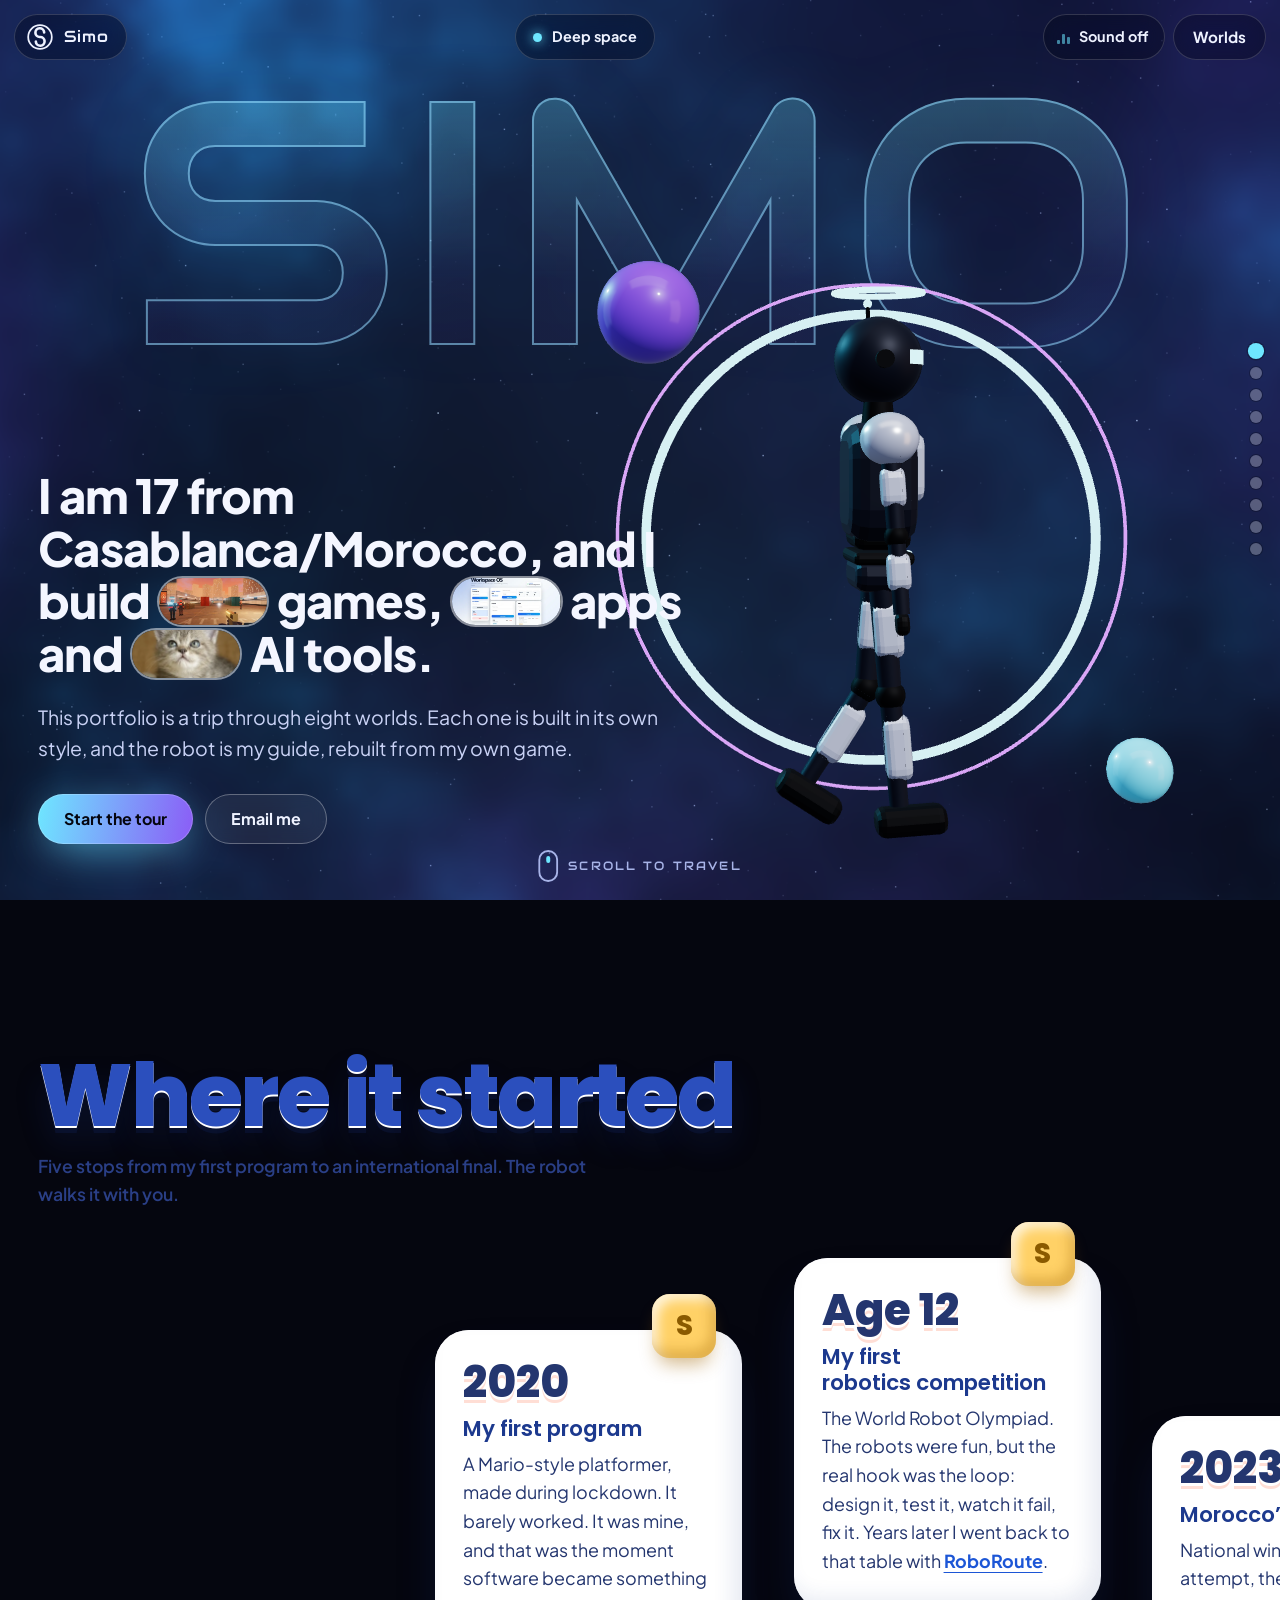
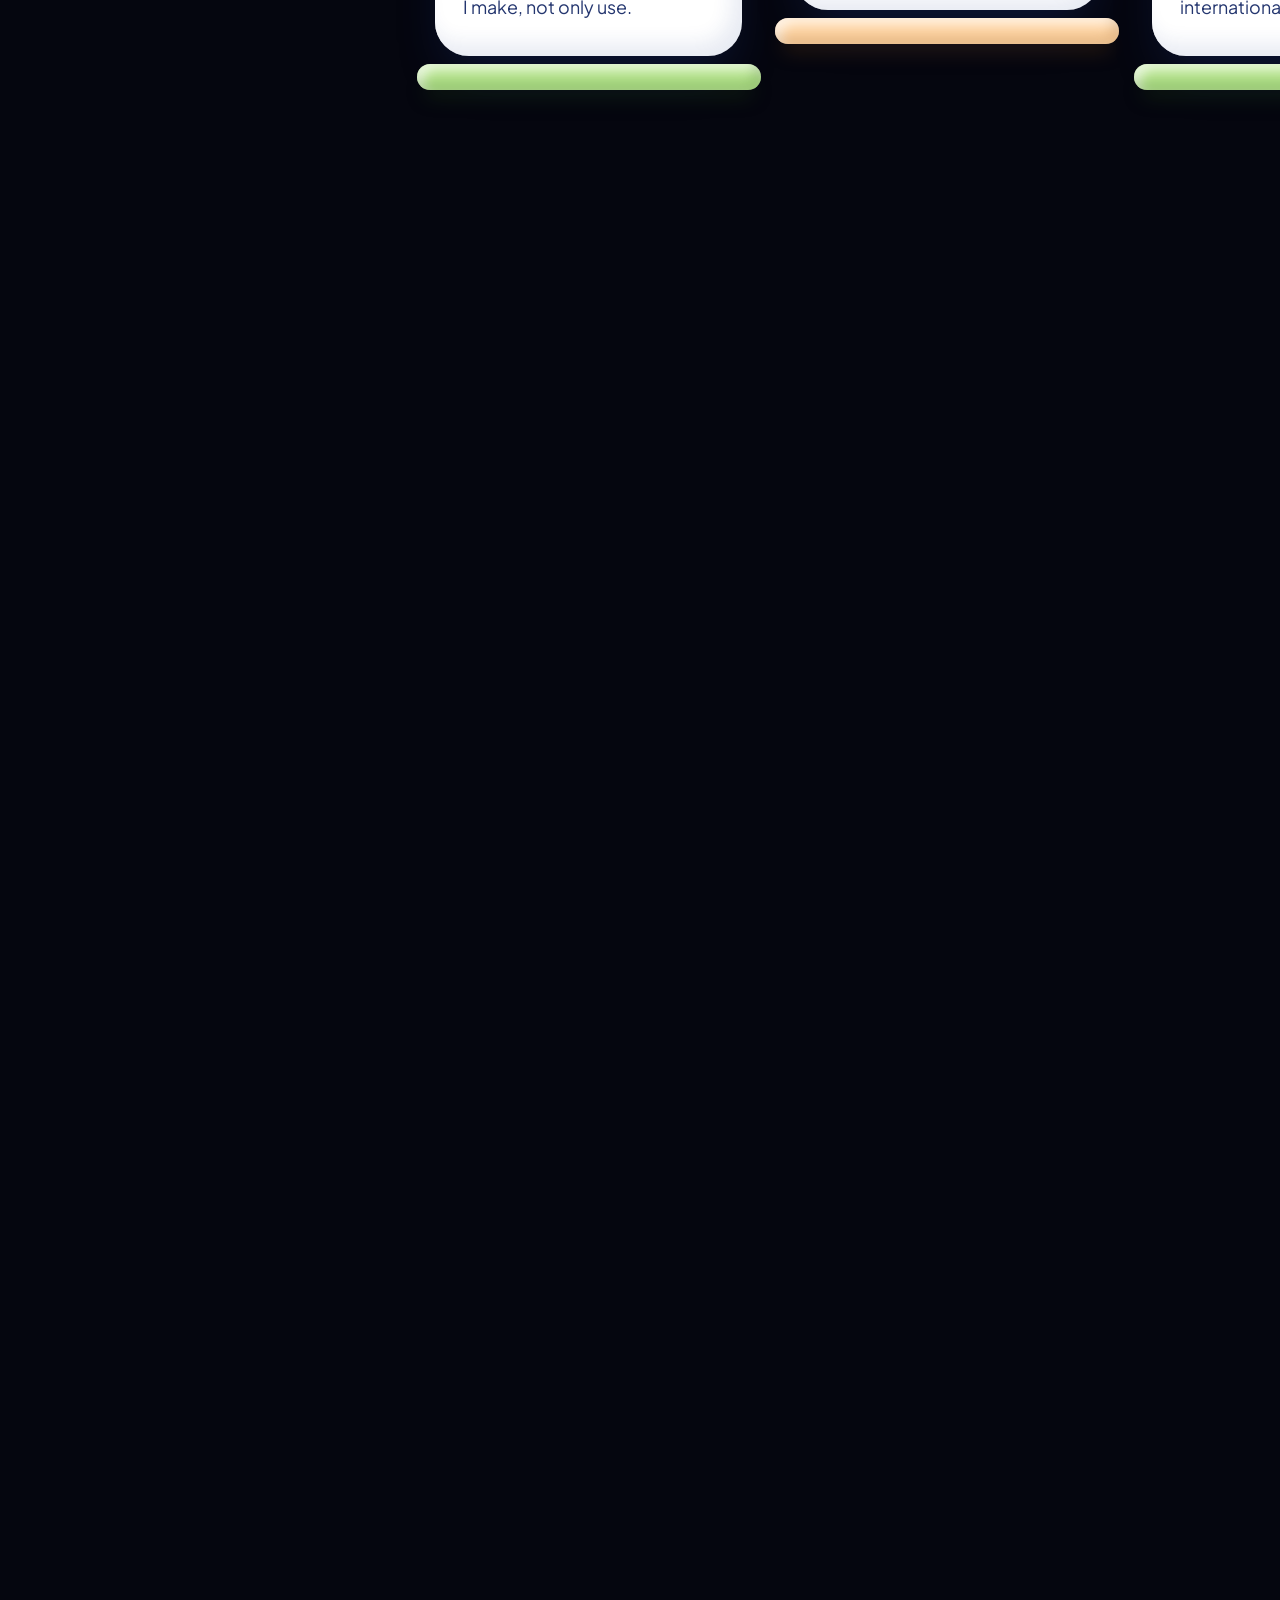
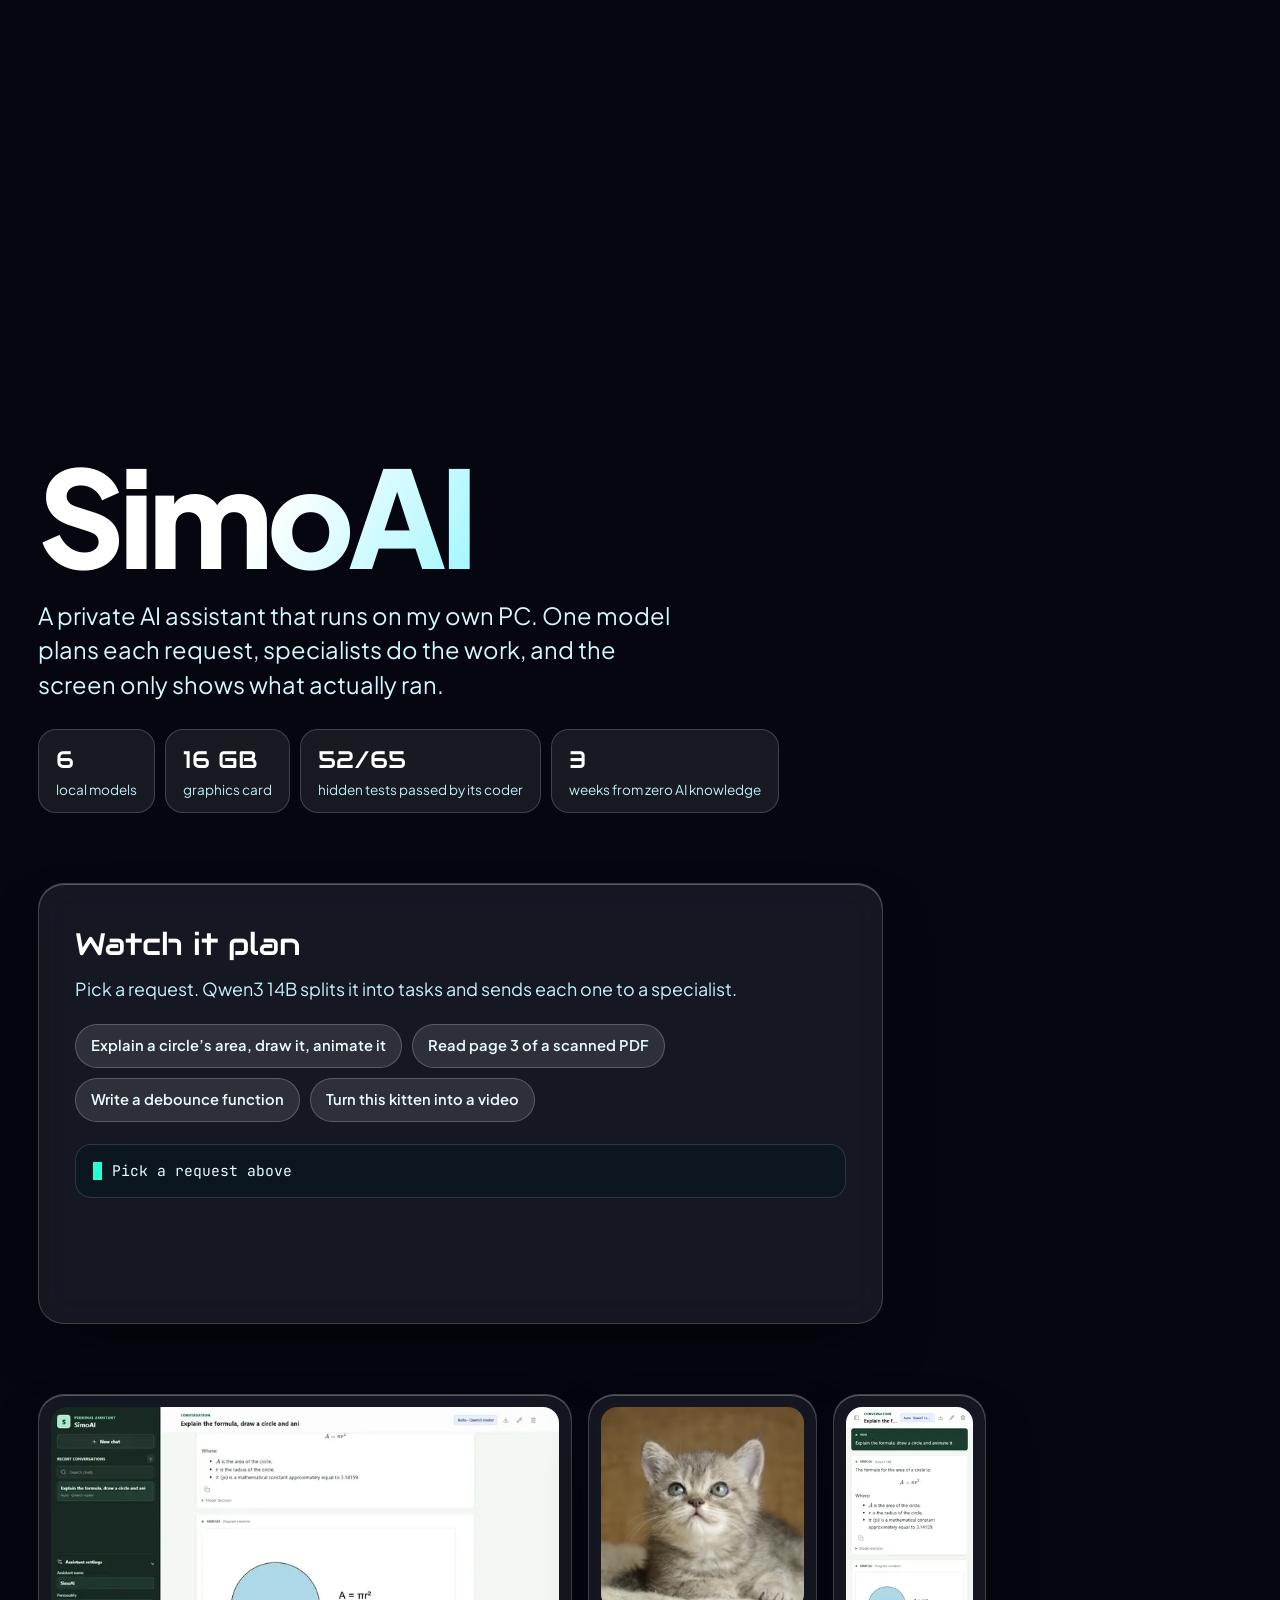
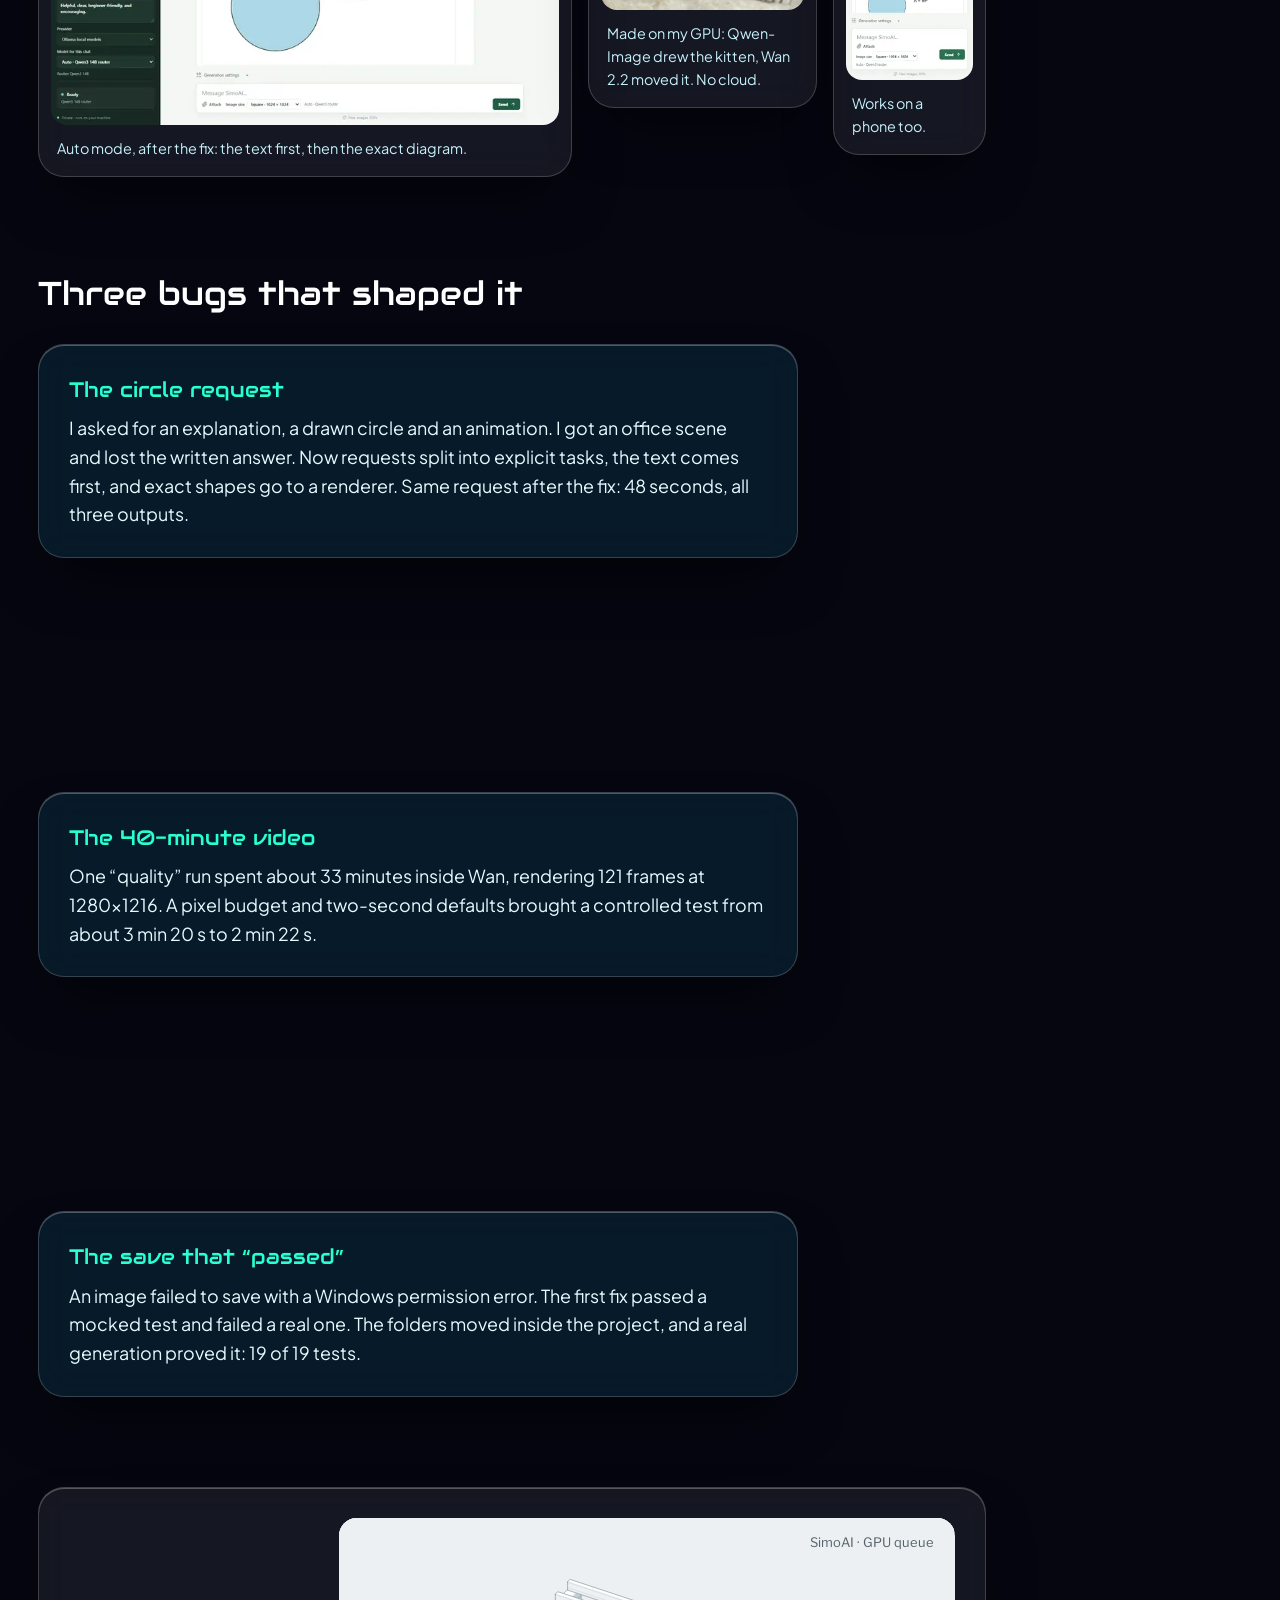
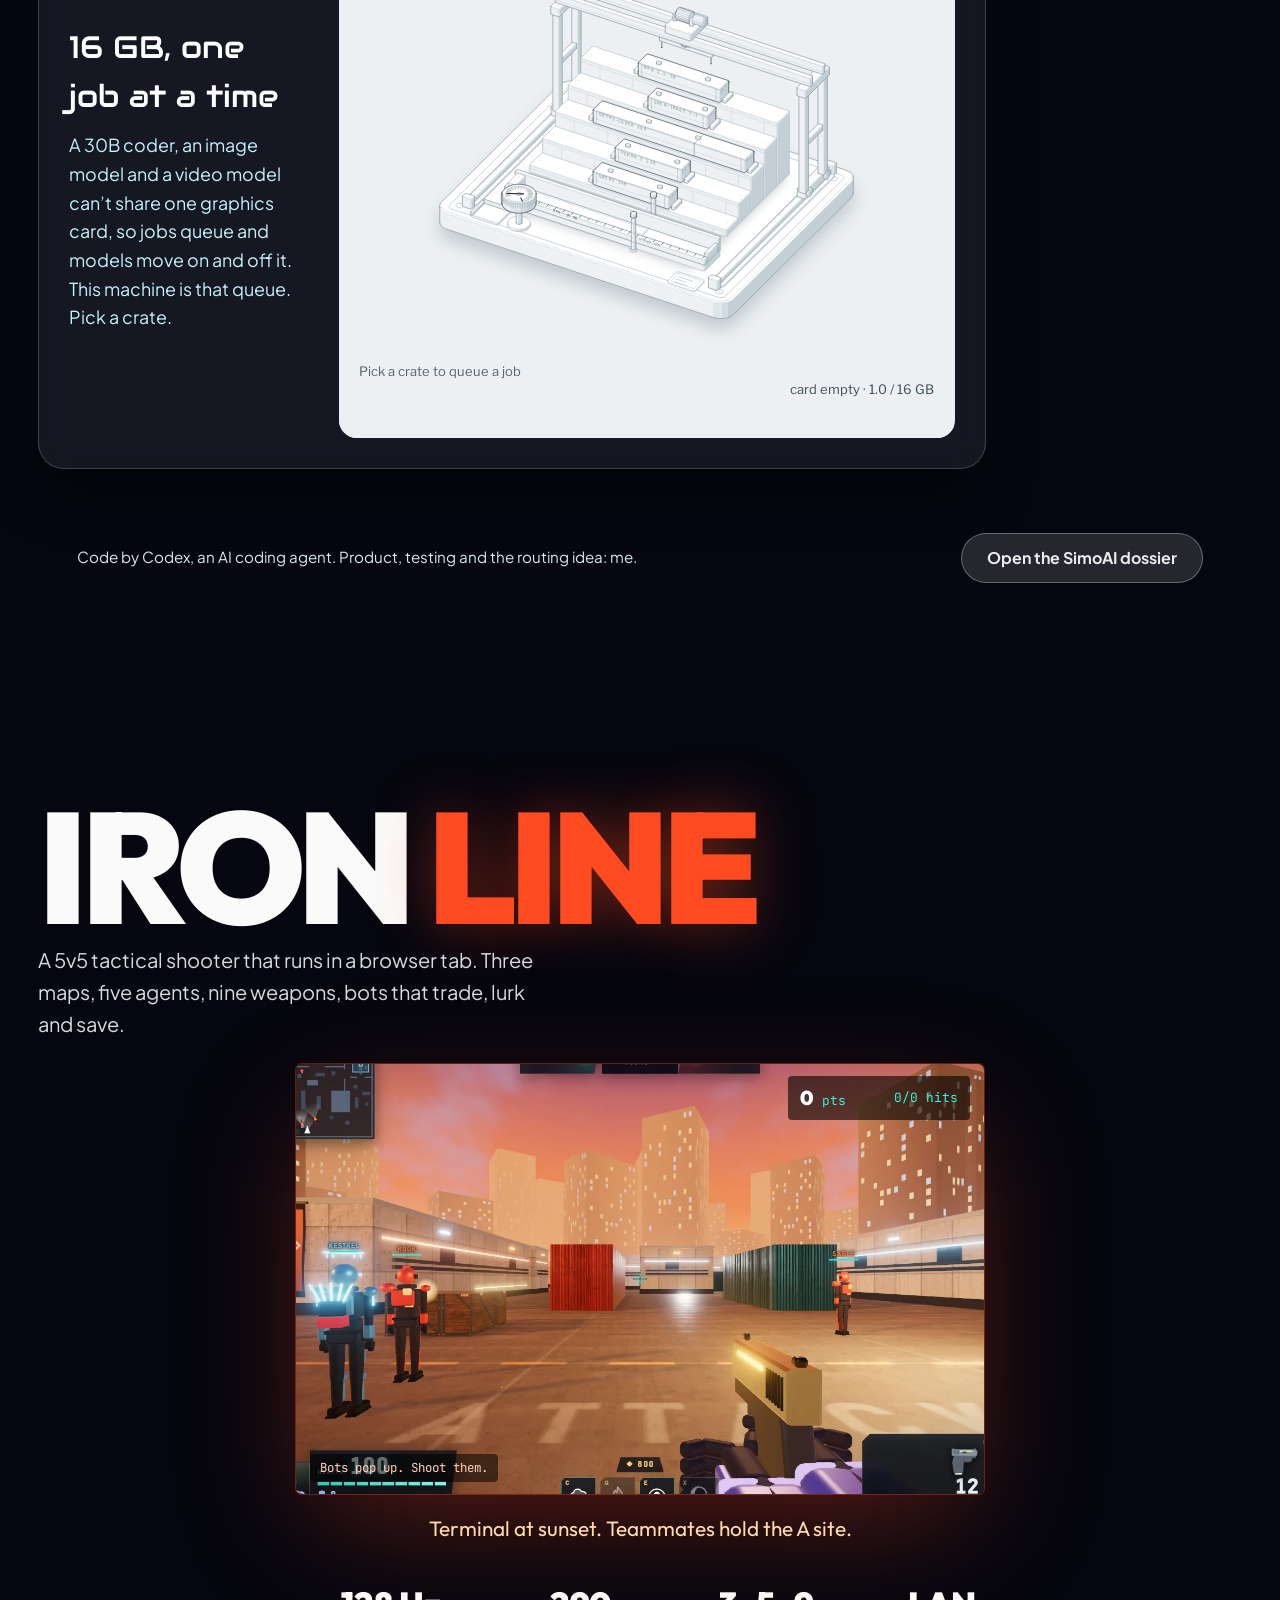
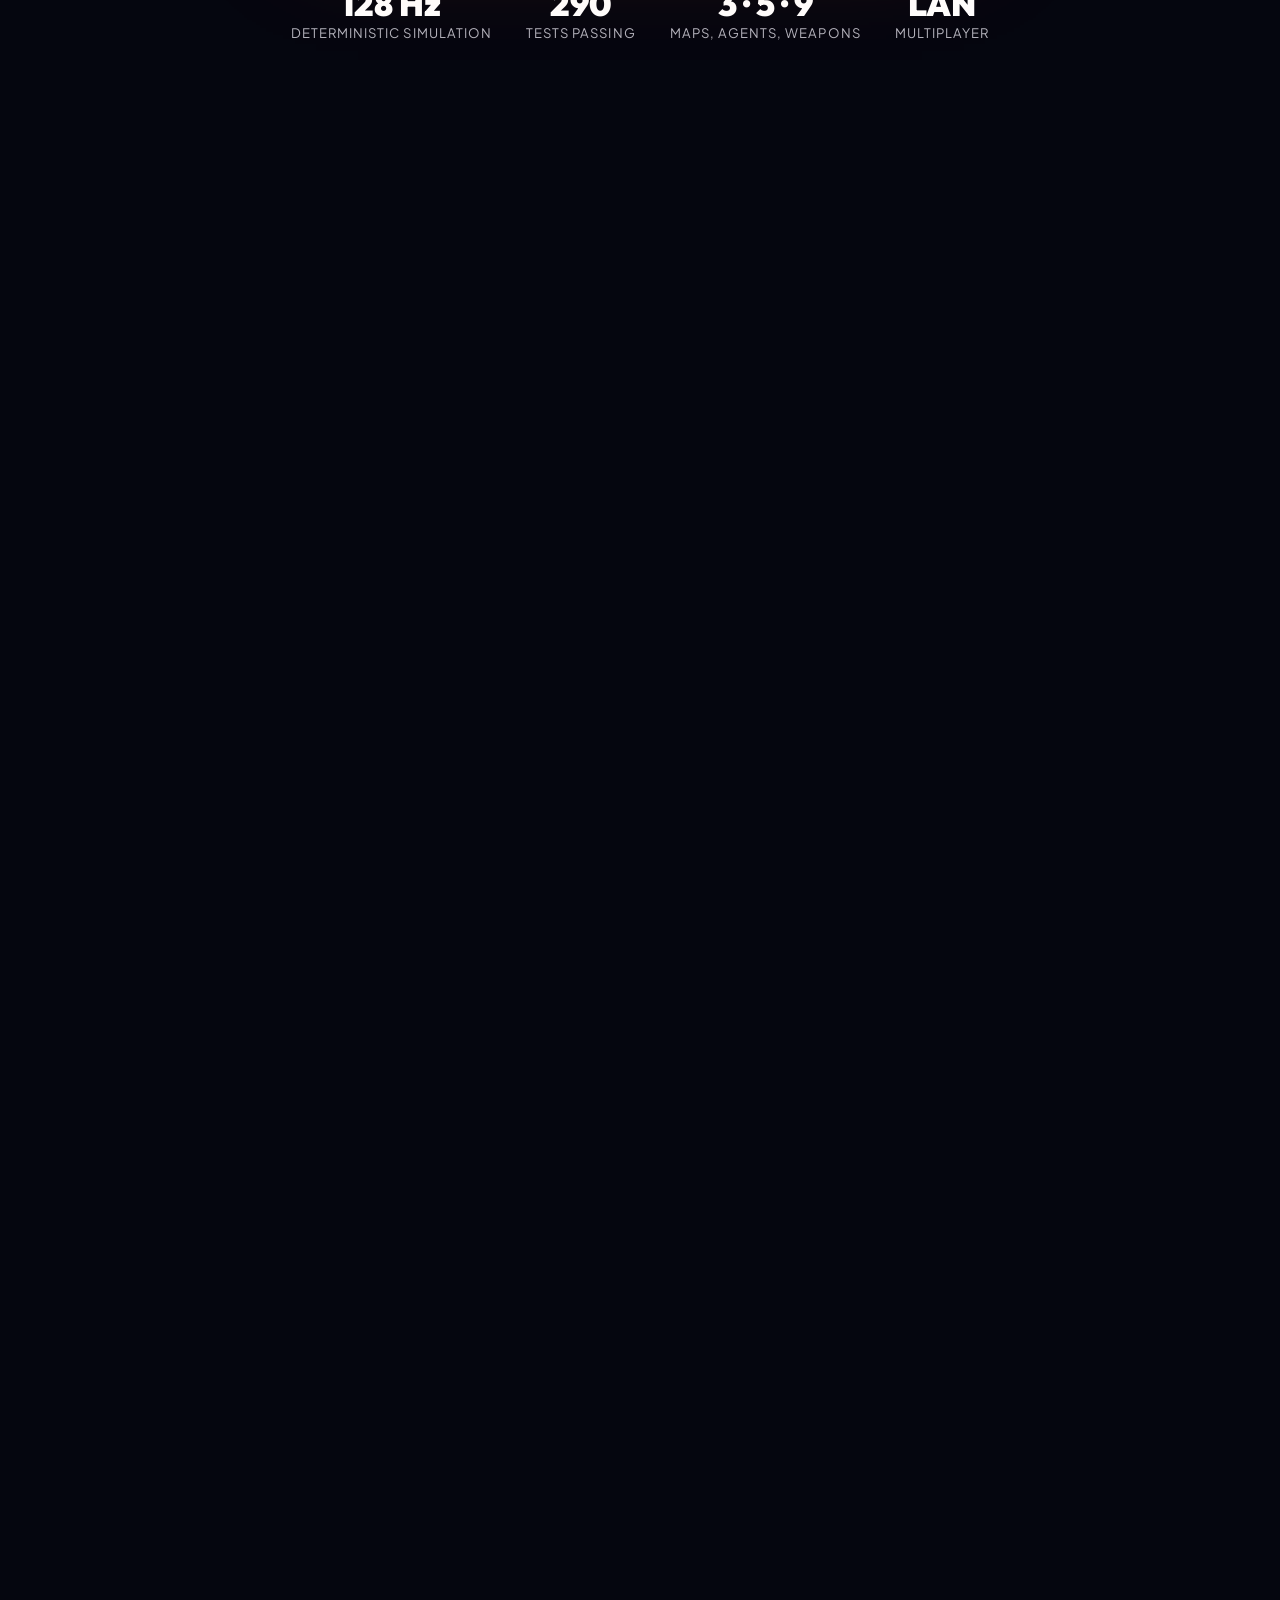
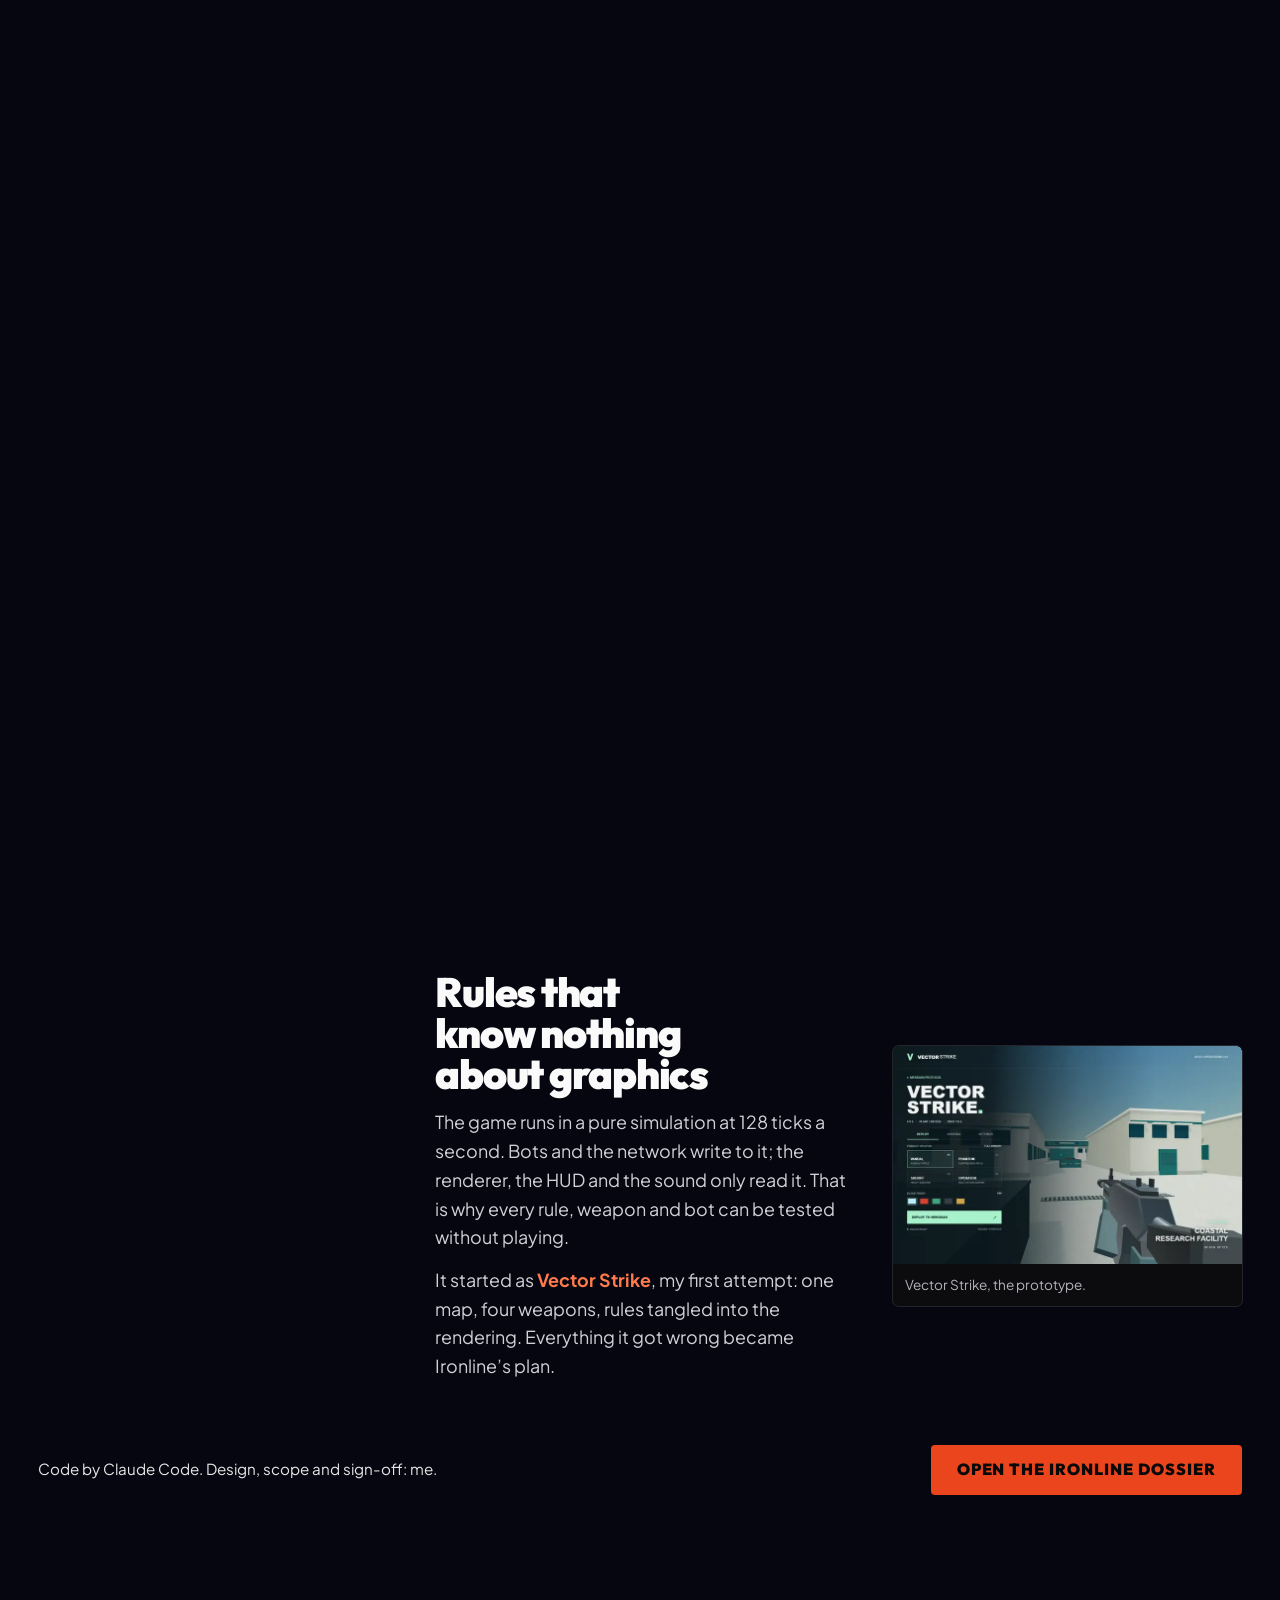
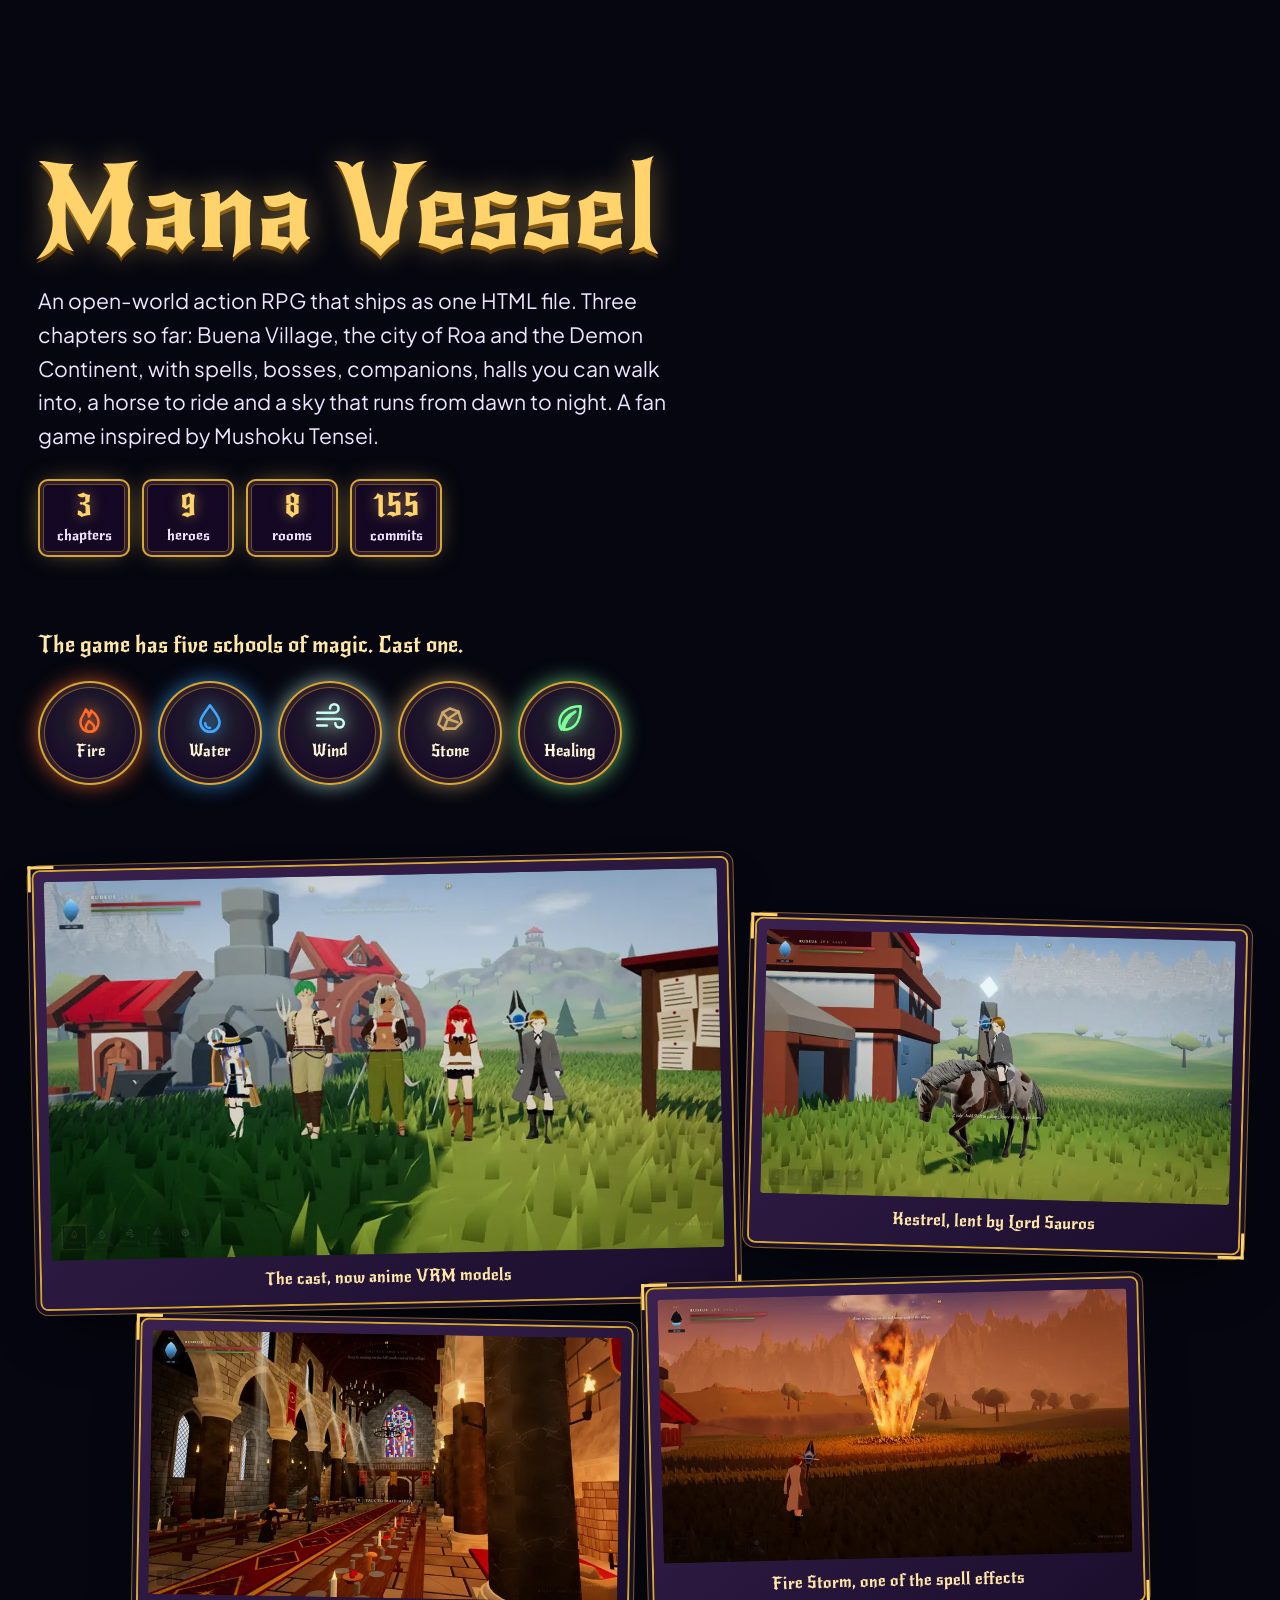
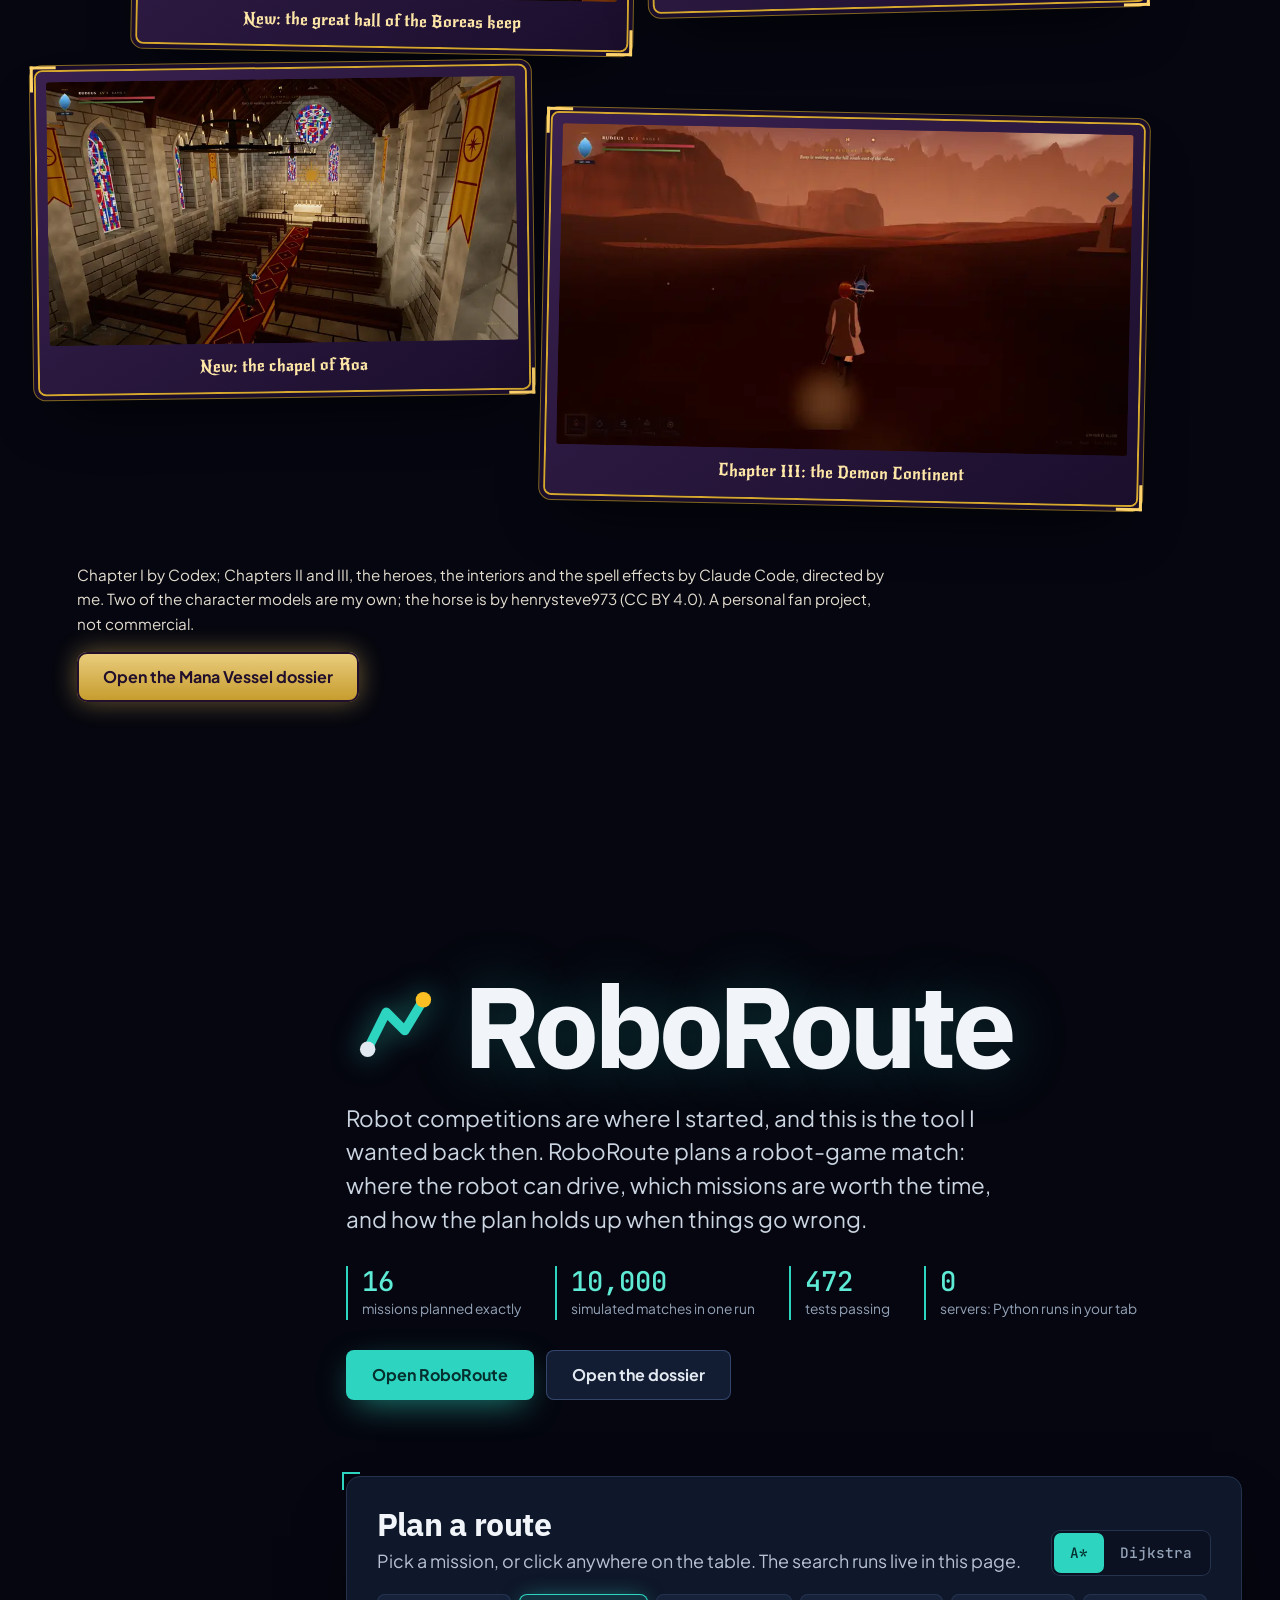
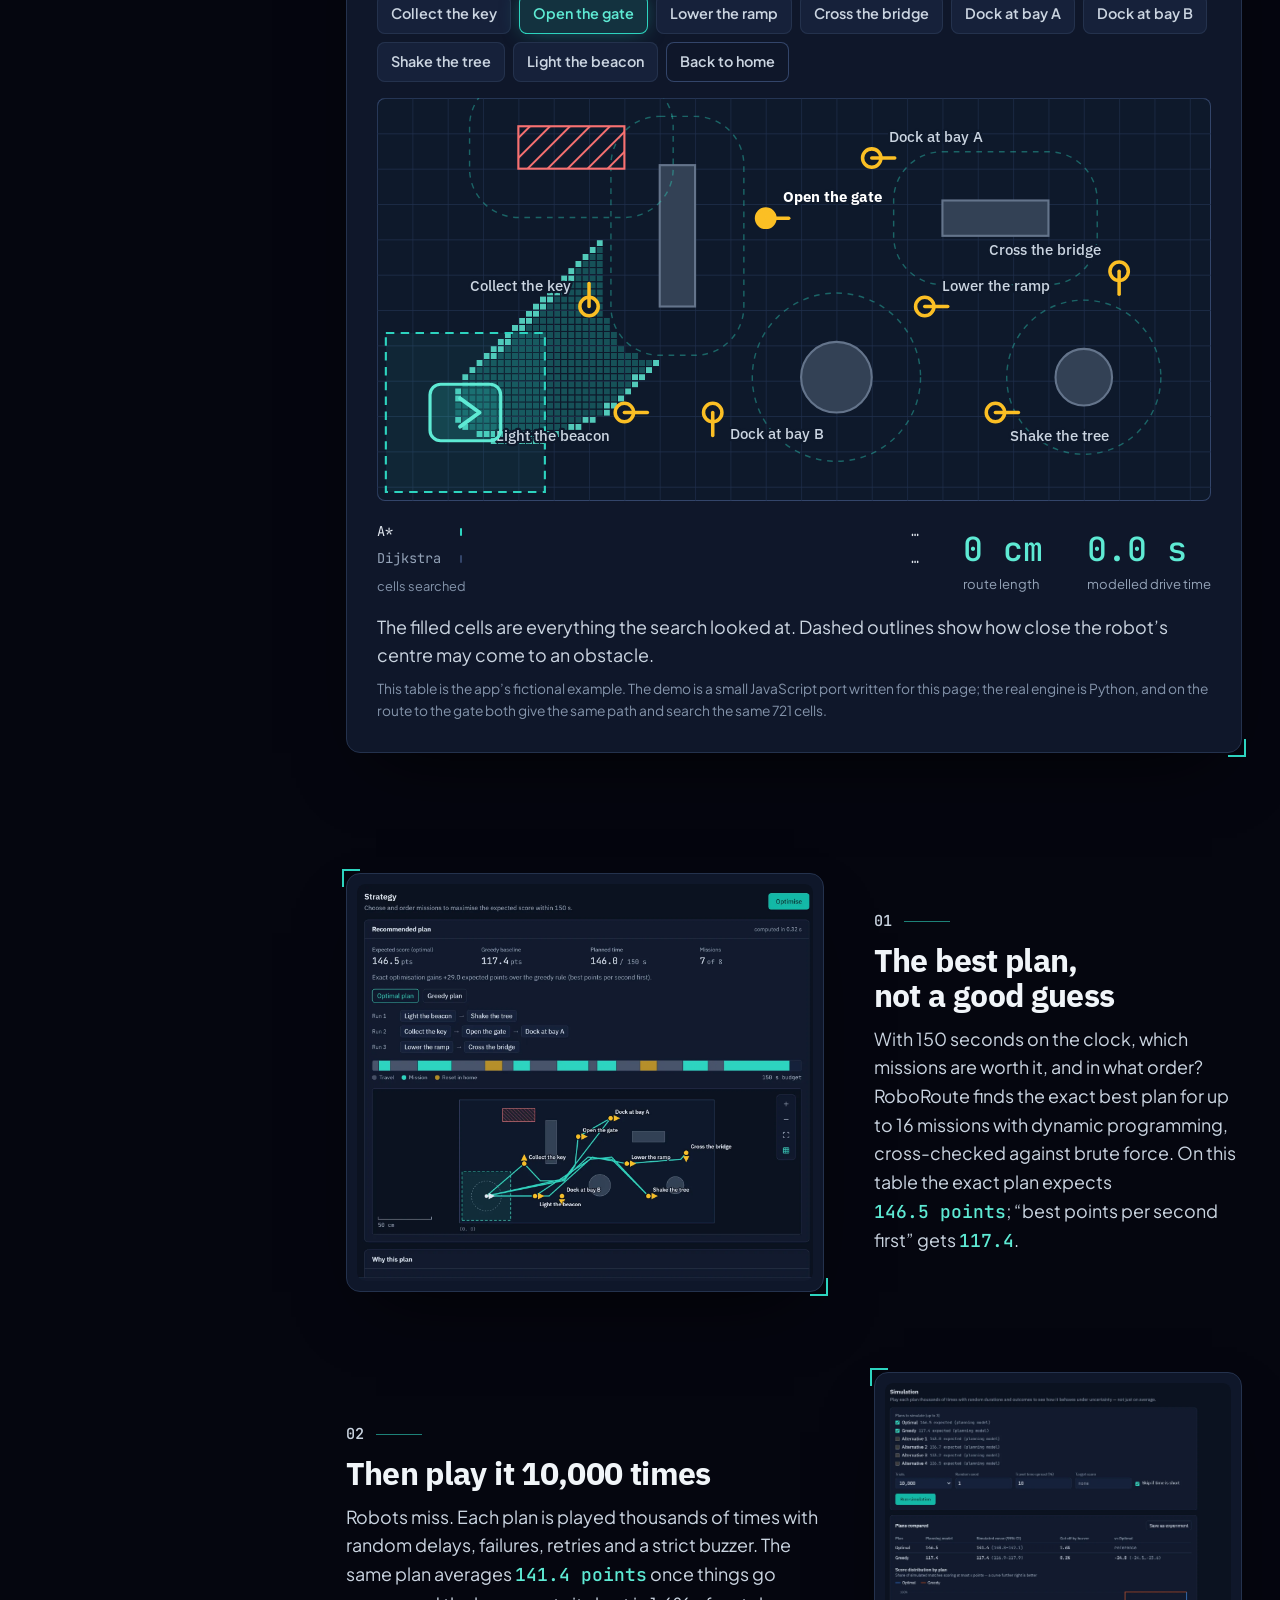
==== commit a96864fd: "Home page: "I am 17 from Casablanca/Morocco, and I build games, apps and AI tools." Age and place up" ====
--- a/index.html
+++ b/index.html
@@ -4,12 +4,12 @@
   <meta charset="UTF-8" />
   <meta name="viewport" content="width=device-width, initial-scale=1" />
   <title>Simo: eight worlds of games, apps, robots and AI tools</title>
-  <meta name="description" content="Simo is 16 and builds software in Casablanca. Scroll through eight worlds: a local AI assistant, a browser tactical shooter, a fantasy RPG, a strategy planner for robot competitions, sites for real businesses and motion films, guided by a robot rebuilt from his own game." />
+  <meta name="description" content="Simo is 17 and builds software in Casablanca, Morocco. Scroll through eight worlds: a local AI assistant, a browser tactical shooter, a fantasy RPG, a strategy planner for robot competitions, sites for real businesses and motion films, guided by a robot rebuilt from his own game." />
   <meta name="theme-color" content="#05060f" />
   <link rel="canonical" href="https://semo-el.github.io/Portfolio_V5/" />
   <meta property="og:type" content="website" />
   <meta property="og:title" content="Simo: eight worlds" />
-  <meta property="og:description" content="A scroll-through portfolio: SimoAI, Ironline, Mana Vessel, RoboRoute, real client sites and films, from a 16-year-old builder in Casablanca." />
+  <meta property="og:description" content="A scroll-through portfolio: SimoAI, Ironline, Mana Vessel, RoboRoute, real client sites and films, from a 17-year-old builder in Casablanca, Morocco." />
   <meta property="og:image" content="https://semo-el.github.io/Portfolio_V5/images/og-image.png" />
   <meta name="twitter:card" content="summary_large_image" />
   <link rel="icon" href="favicon.svg" type="image/svg+xml" />
@@ -75,7 +75,7 @@
     <section class="w w-cosmic start" id="start" data-world="cosmic" data-robot="0.5,-0.86,0.62,-0.35" data-robot-m="0.5,0.06,0.2,-0.3" aria-labelledby="start-h">
       <h1 class="giant under" id="start-h" aria-label="Simo"><span class="giant-in">SIMO</span></h1>
       <div class="start-copy">
-        <p class="start-line">I’m 16 and I build <span class="pill"><img src="images/t/ironline-terminal.webp" width="704" height="440" alt="" loading="lazy" decoding="async"></span>&nbsp;games, <span class="pill"><img src="images/t/workspace-dashboard.webp" width="848" height="440" alt="" loading="lazy" decoding="async"></span>&nbsp;apps and <span class="pill"><img src="images/t/simoai-kitten.webp" width="440" height="440" alt="" loading="lazy" decoding="async"></span>&nbsp;AI&nbsp;tools in Casablanca.</p>
+        <p class="start-line">I am 17 from Casablanca/Morocco, and I build <span class="pill"><img src="images/t/ironline-terminal.webp" width="704" height="440" alt="" loading="lazy" decoding="async"></span>&nbsp;games, <span class="pill"><img src="images/t/workspace-dashboard.webp" width="848" height="440" alt="" loading="lazy" decoding="async"></span>&nbsp;apps and <span class="pill"><img src="images/t/simoai-kitten.webp" width="440" height="440" alt="" loading="lazy" decoding="async"></span>&nbsp;AI&nbsp;tools.</p>
         <p class="start-sub">This portfolio is a trip through eight worlds. Each one is built in its own style, and the robot is my guide, rebuilt from my own game.</p>
         <p class="start-act">
           <a class="btn btn-cosmic" href="#origins">Start the tour</a>
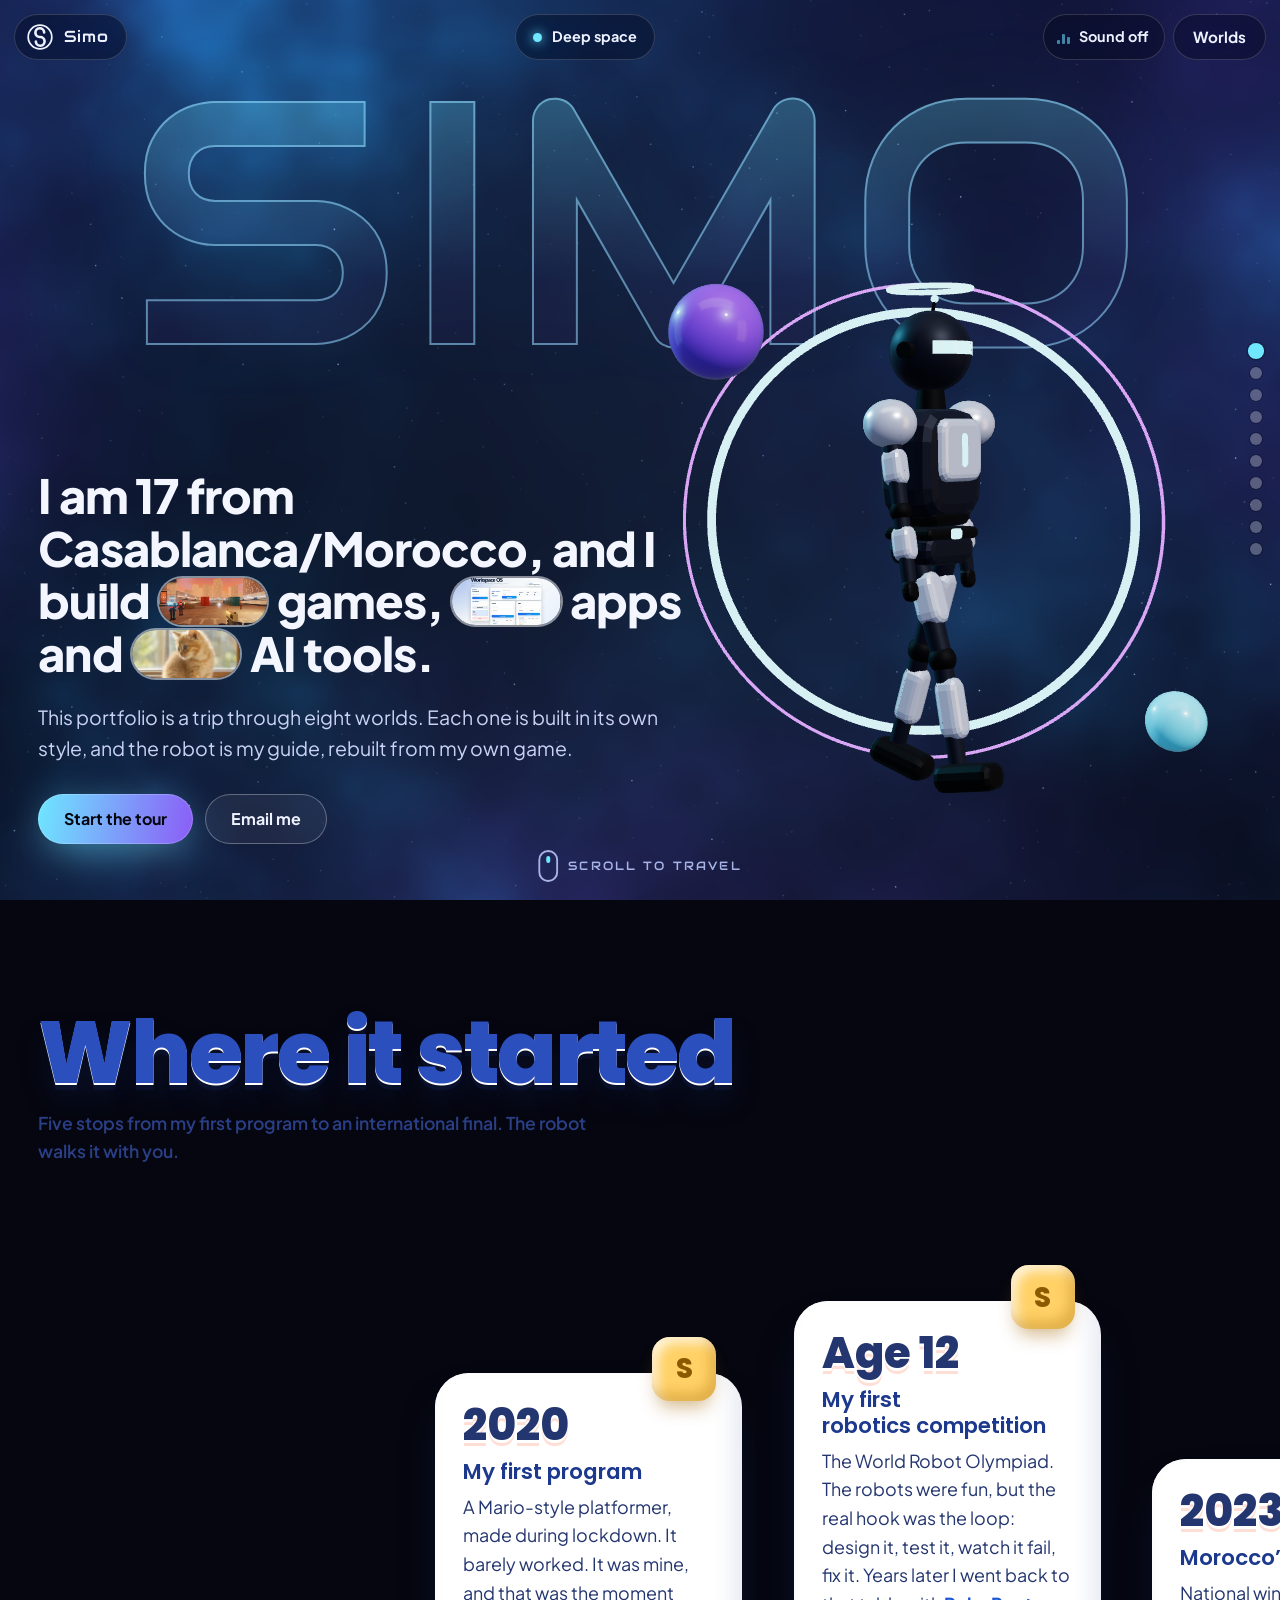
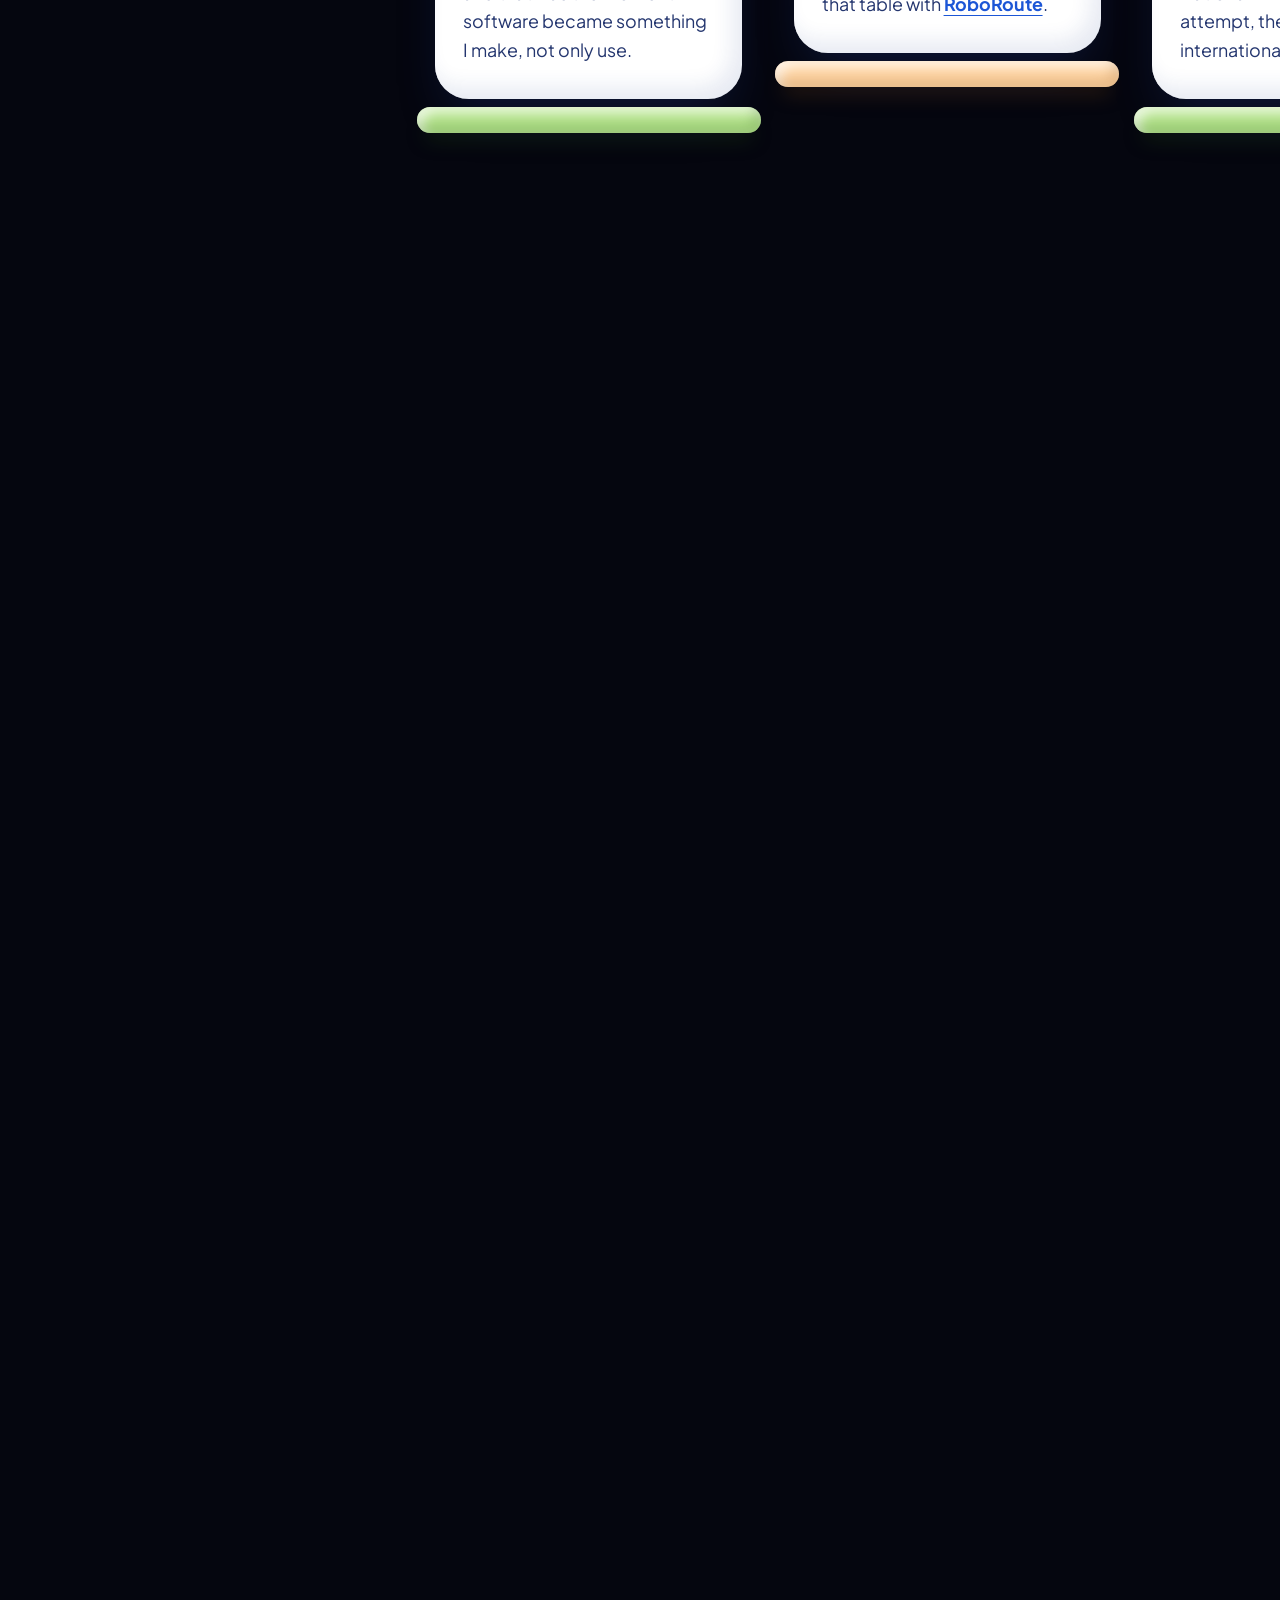
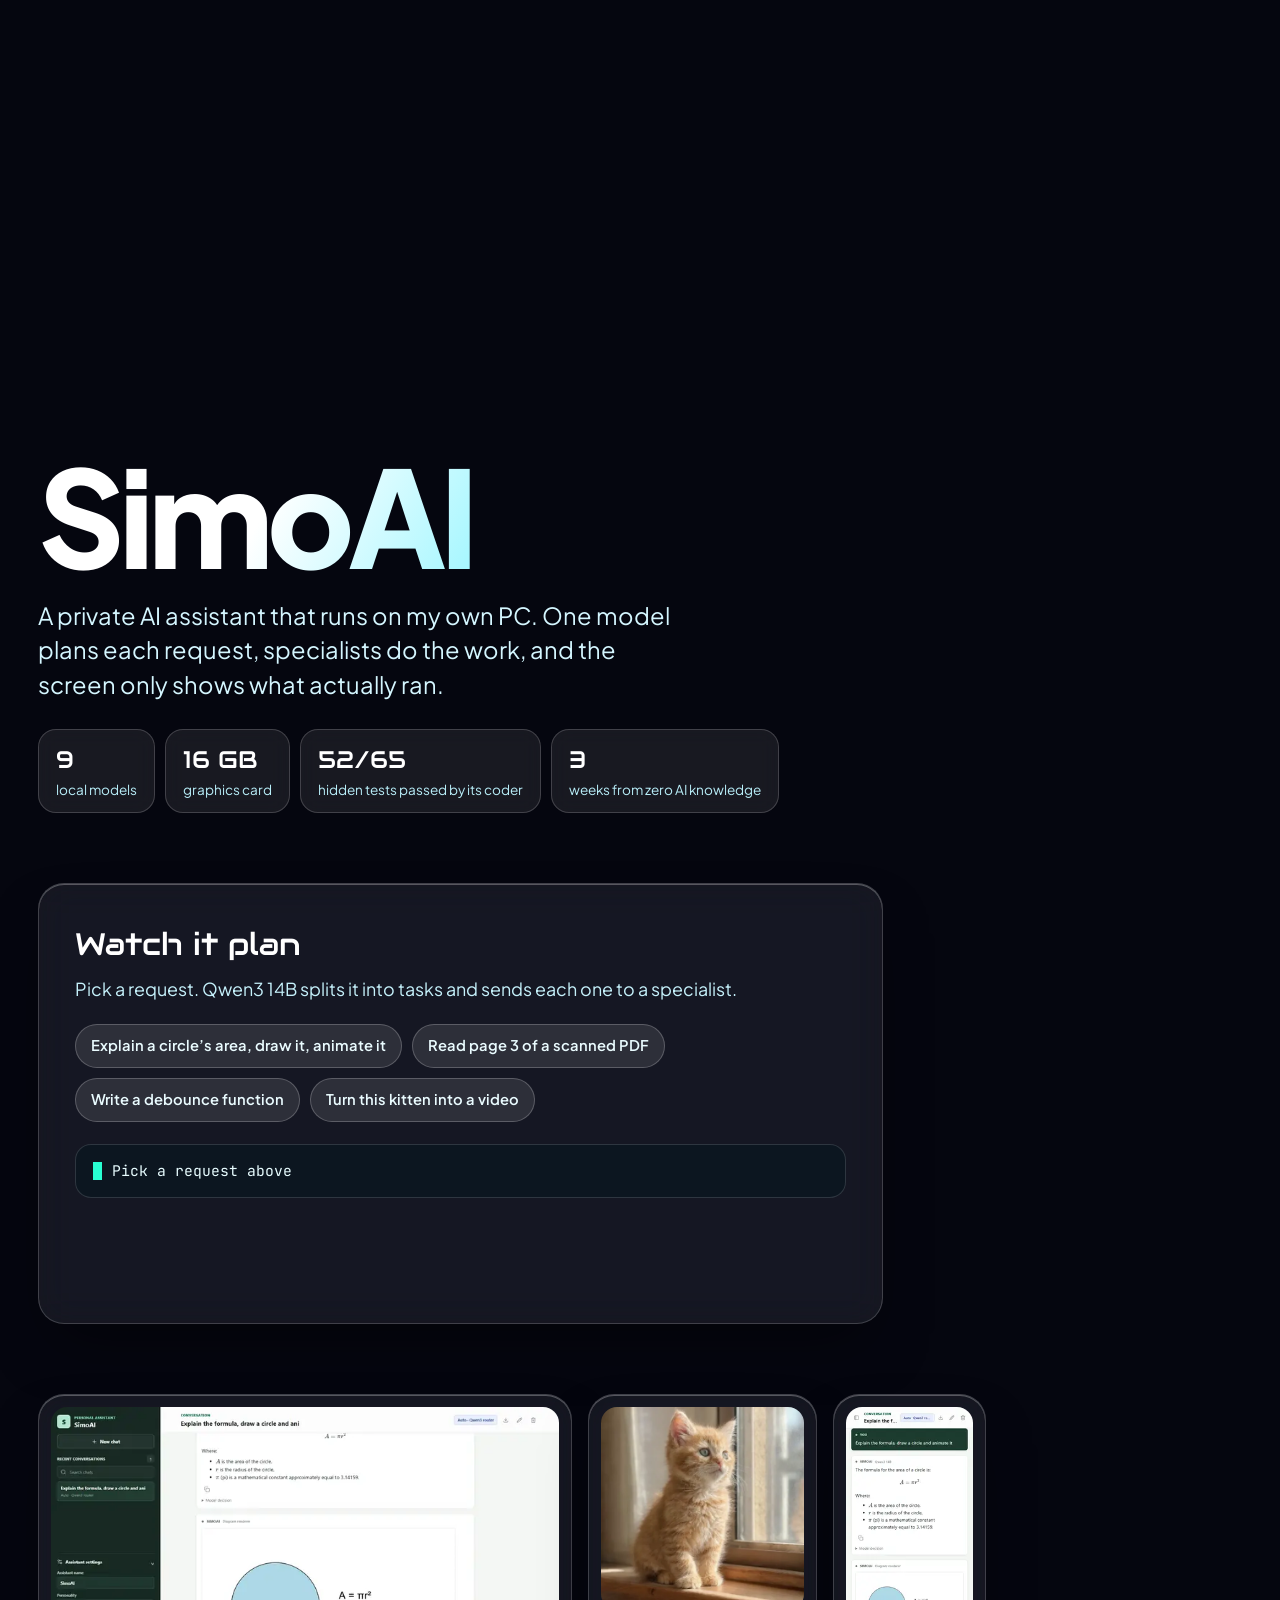
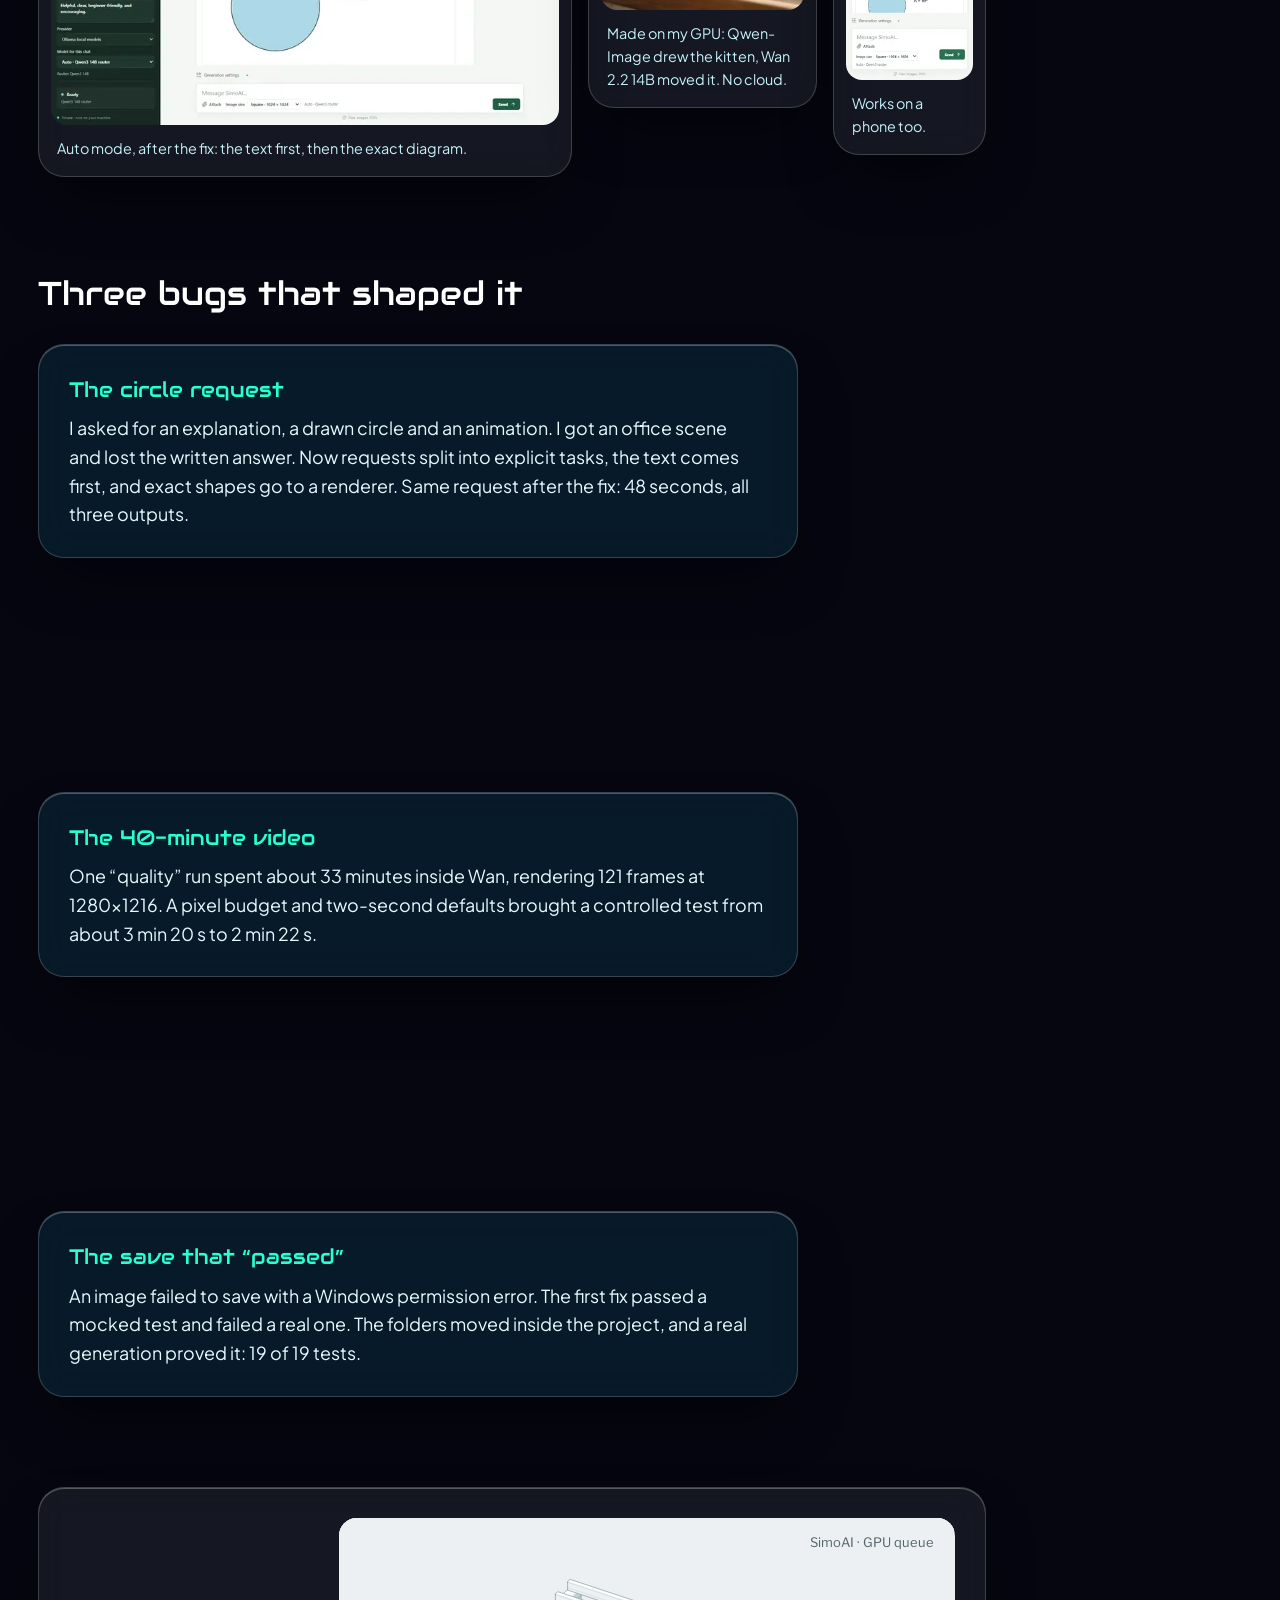
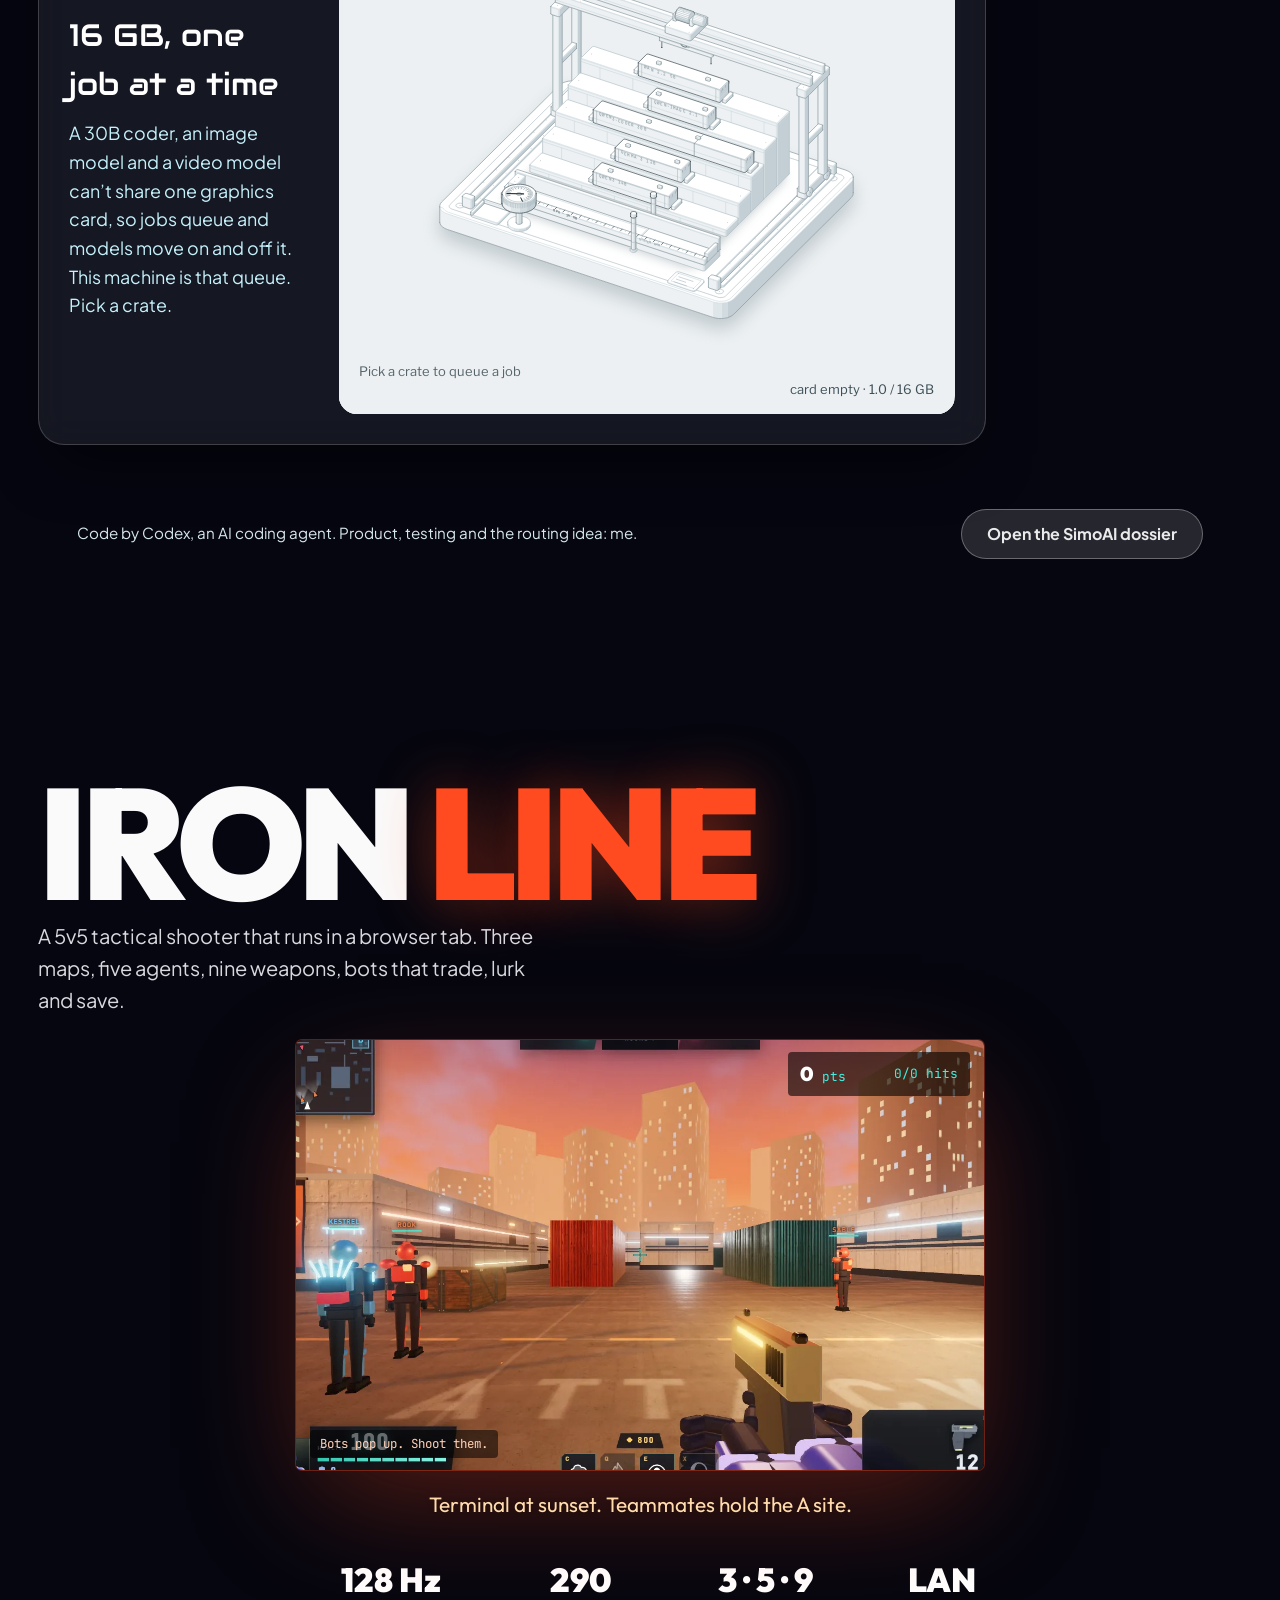
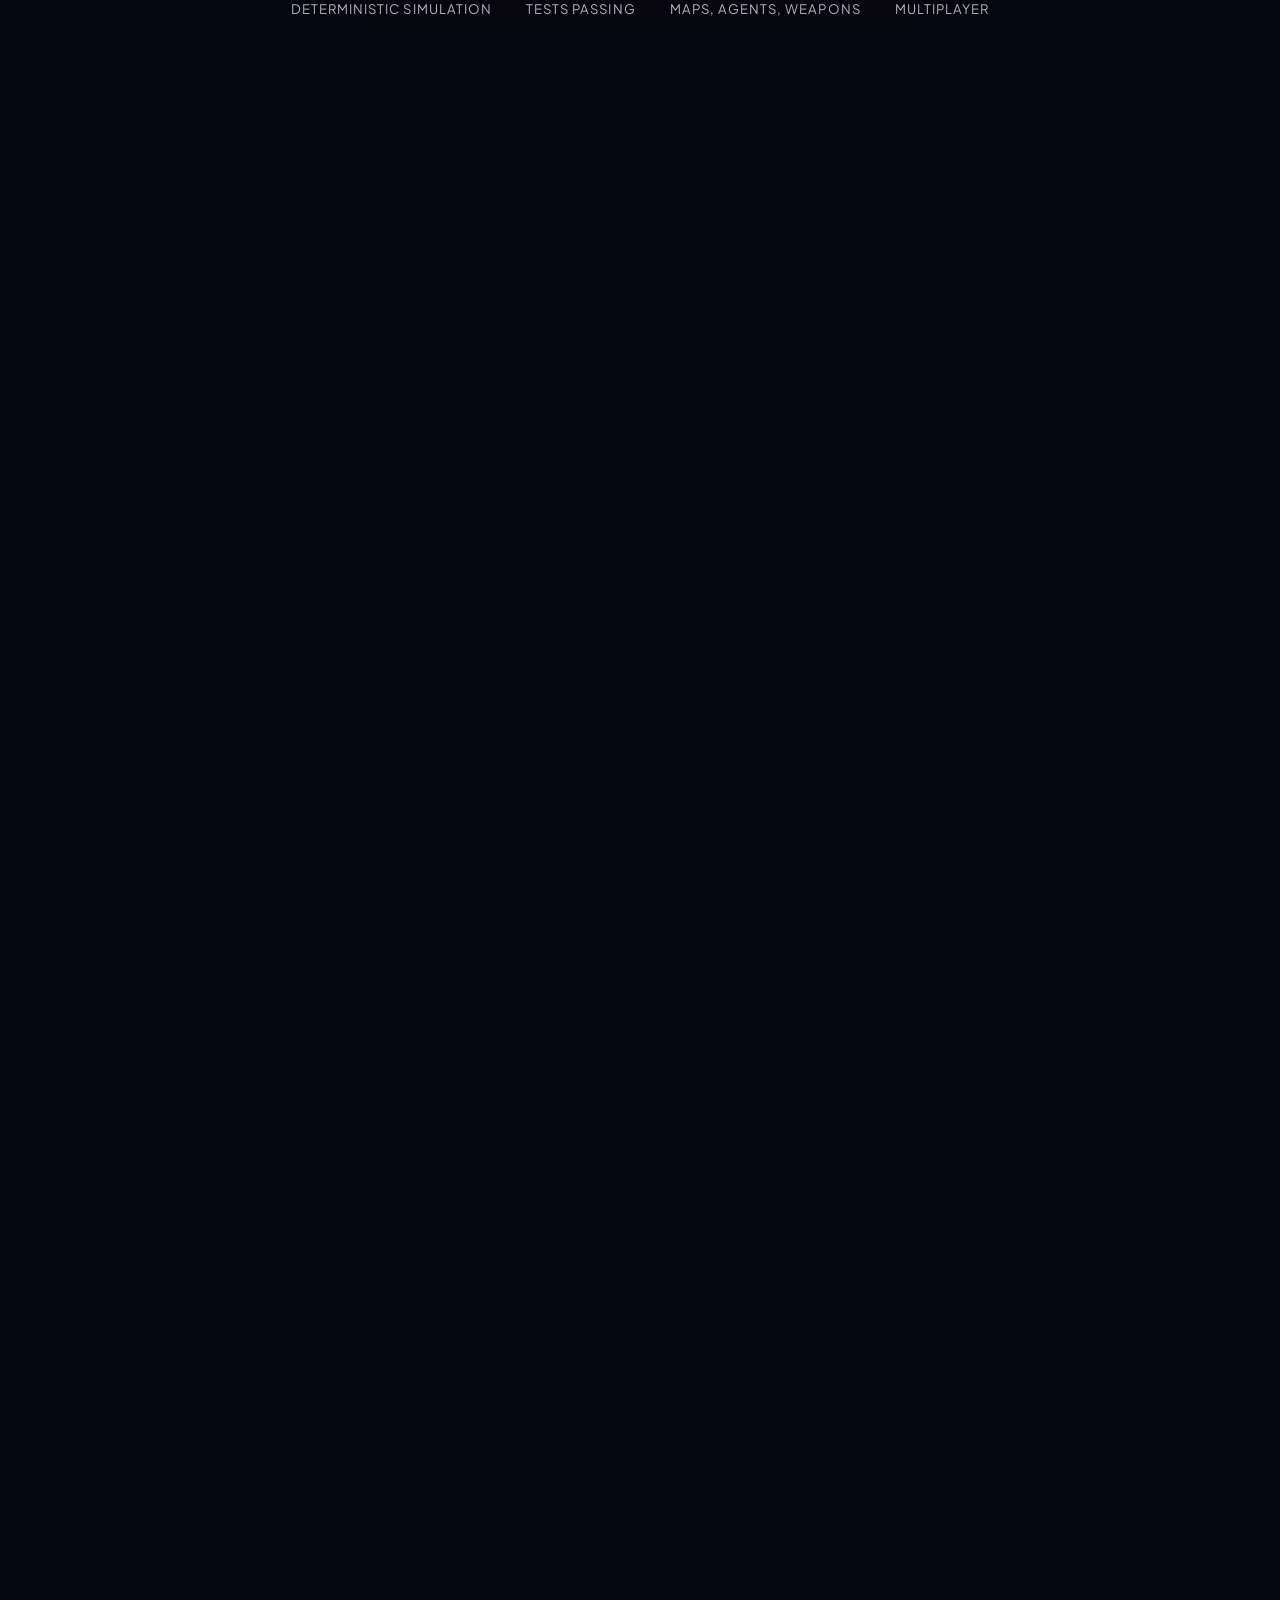
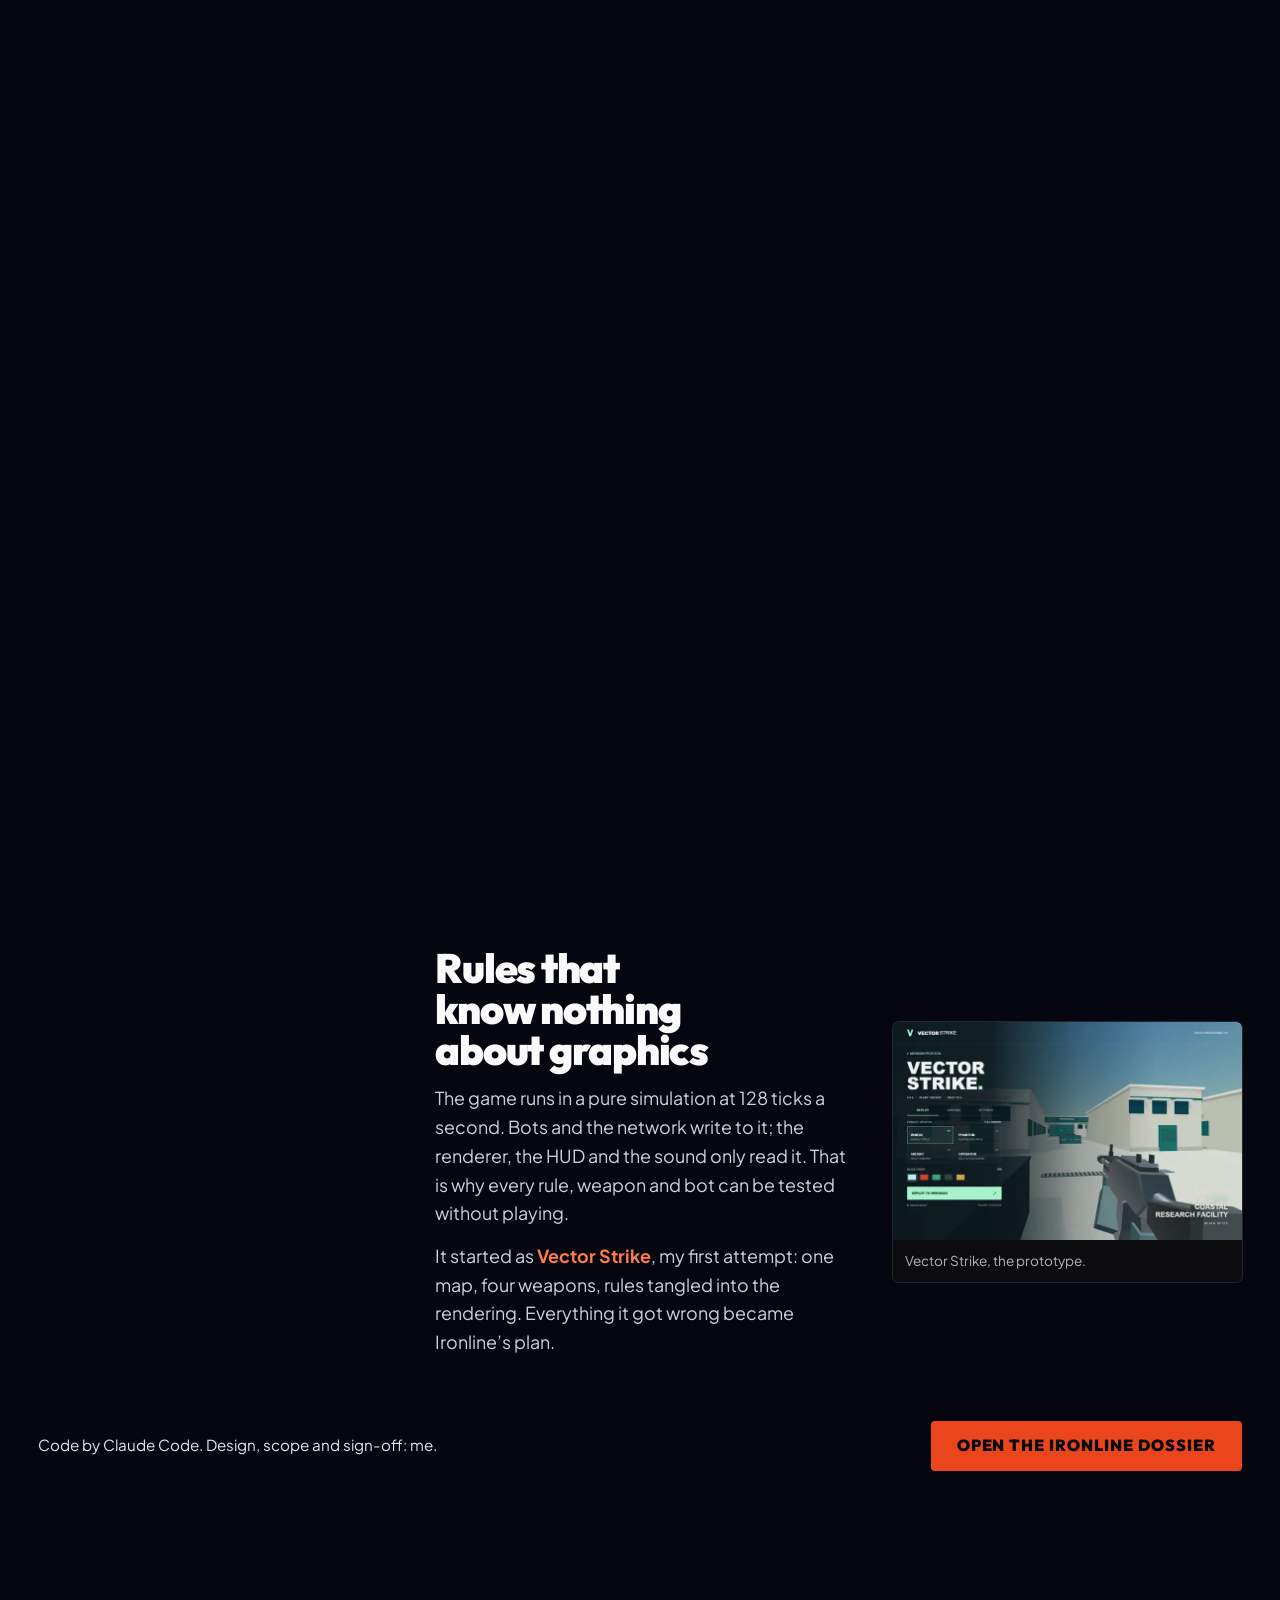
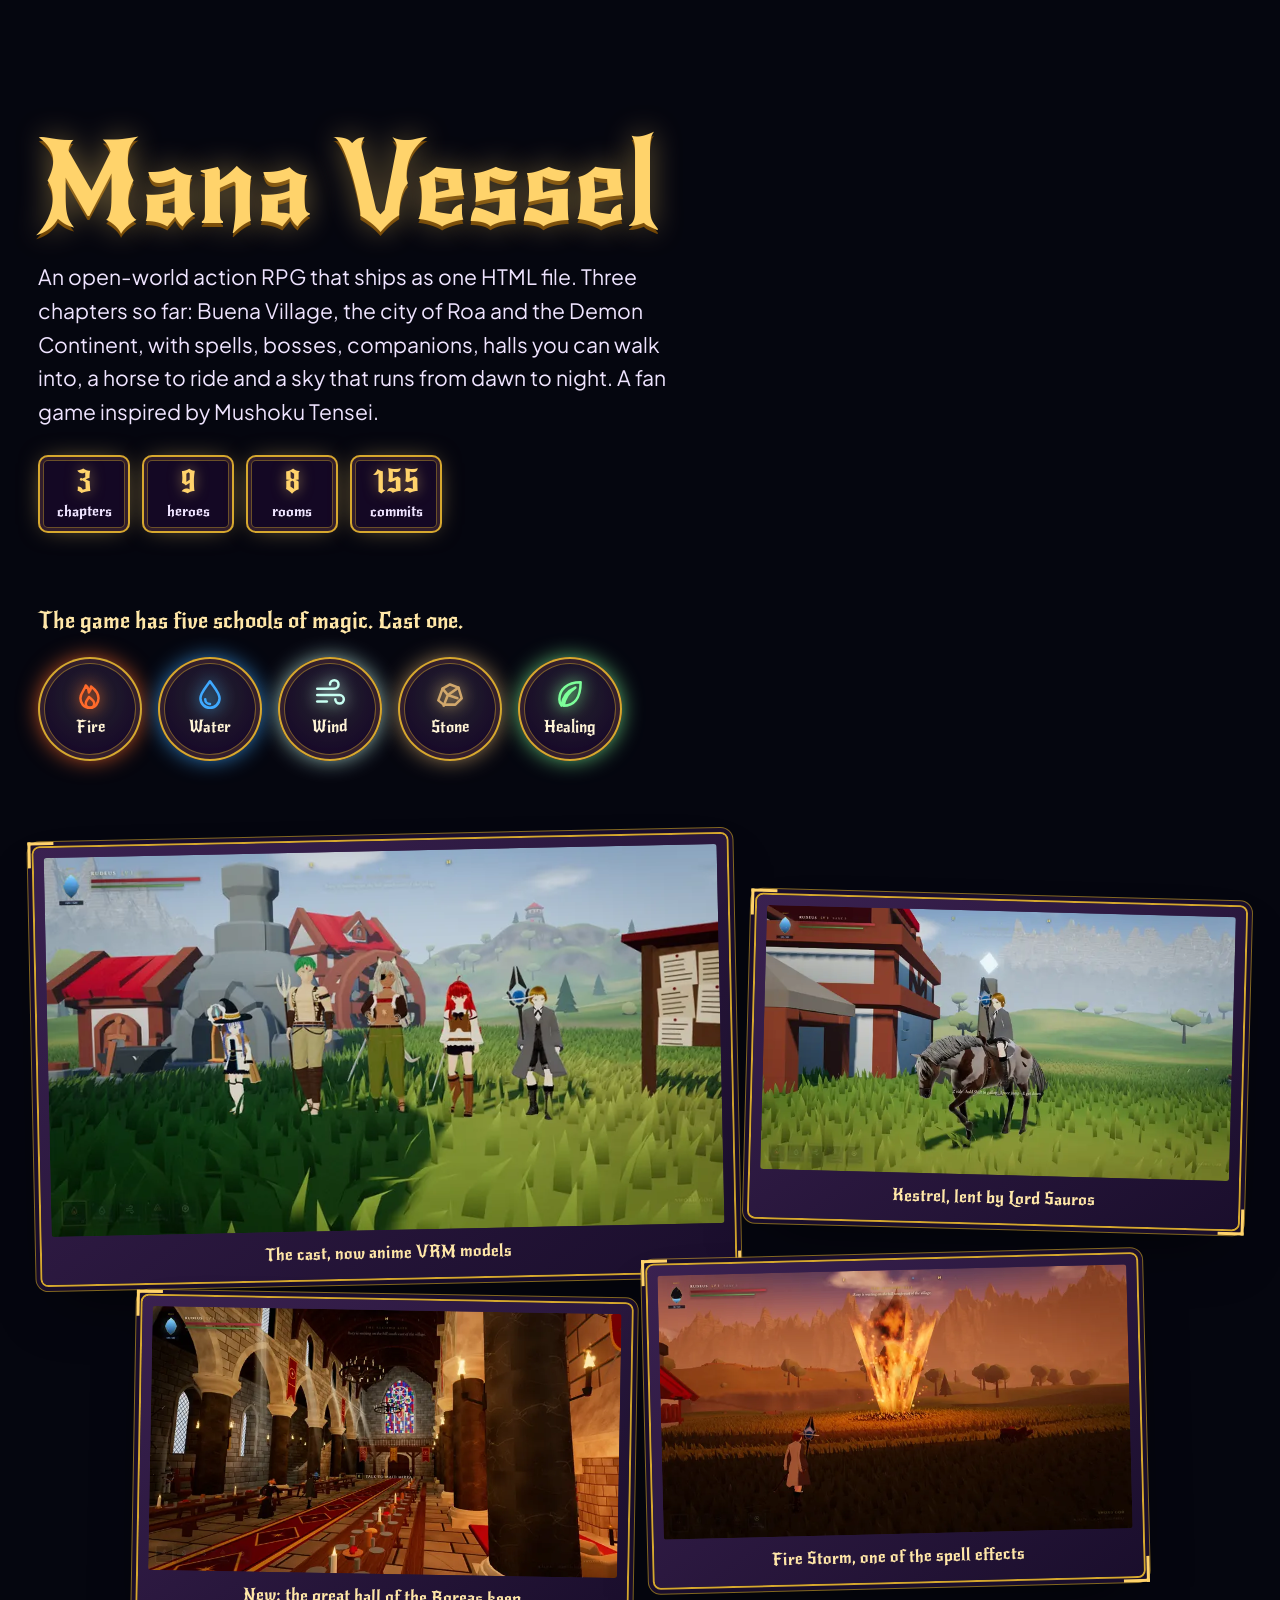
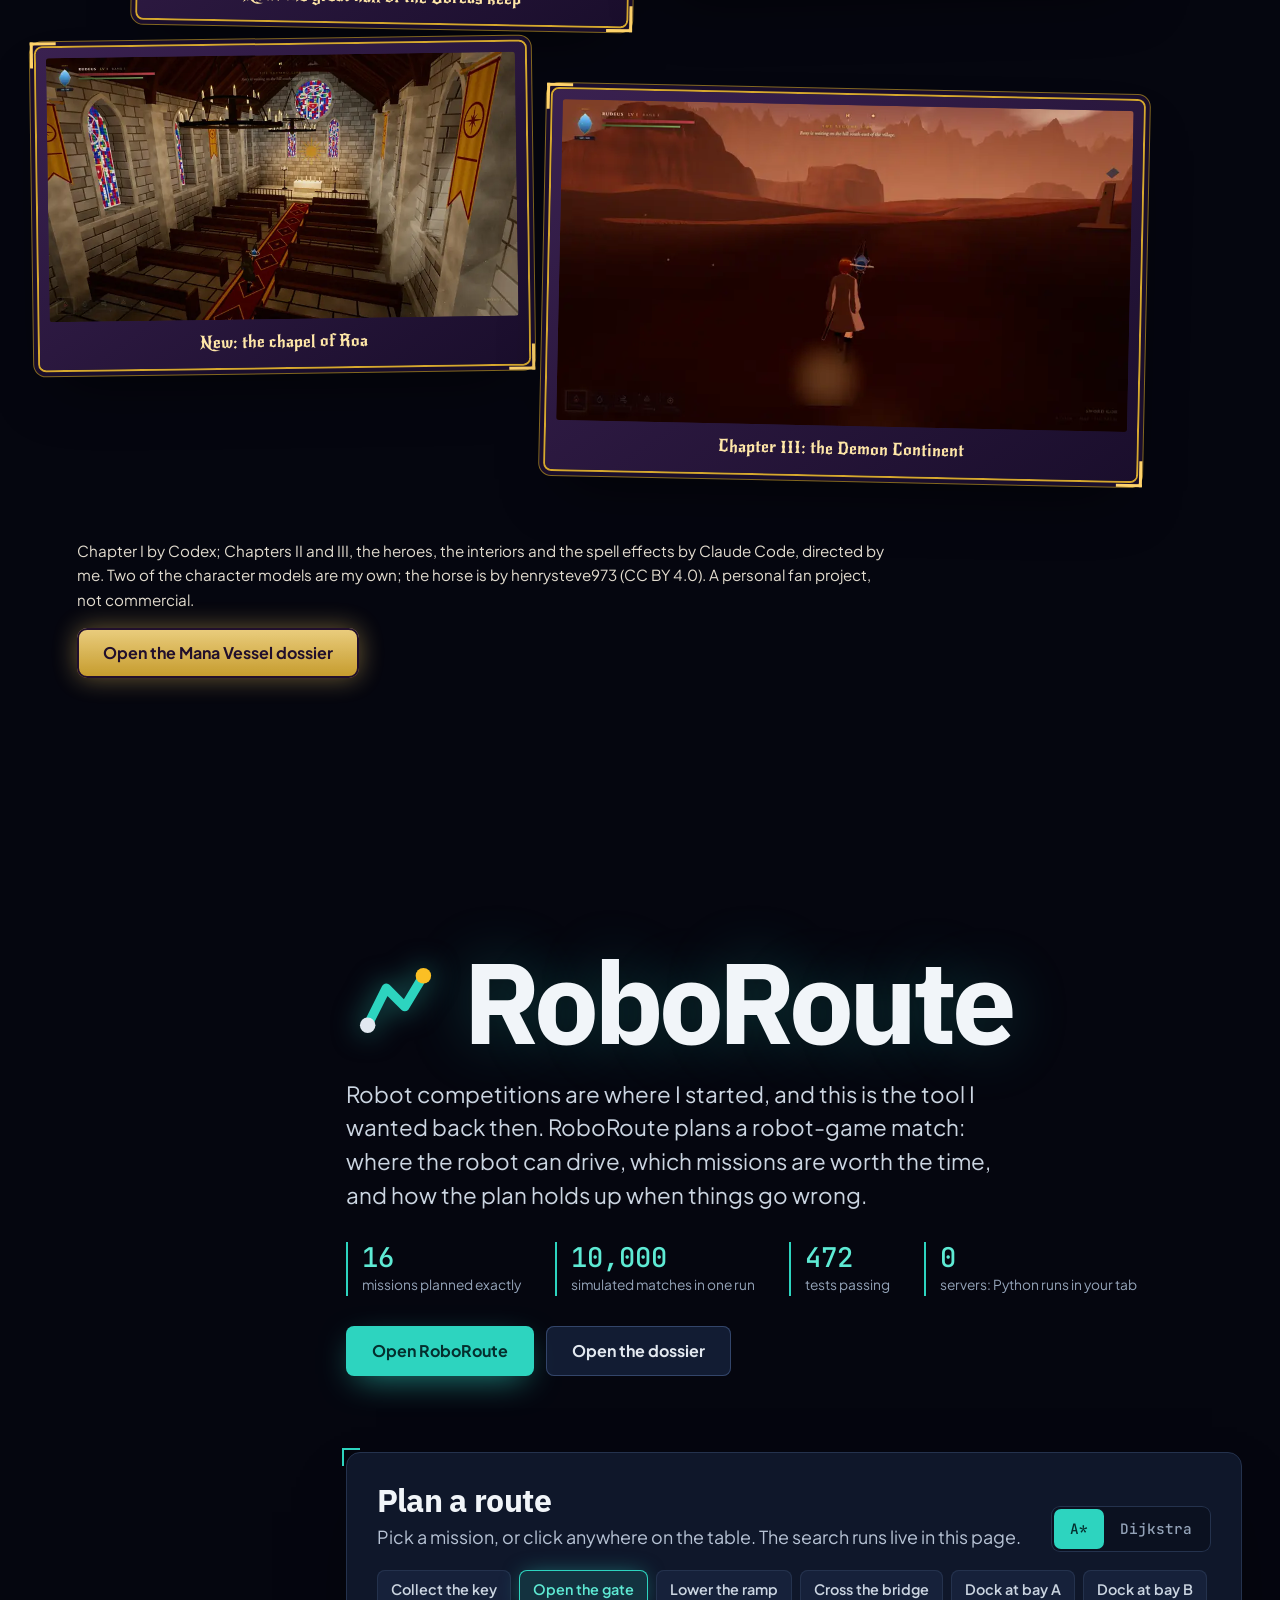
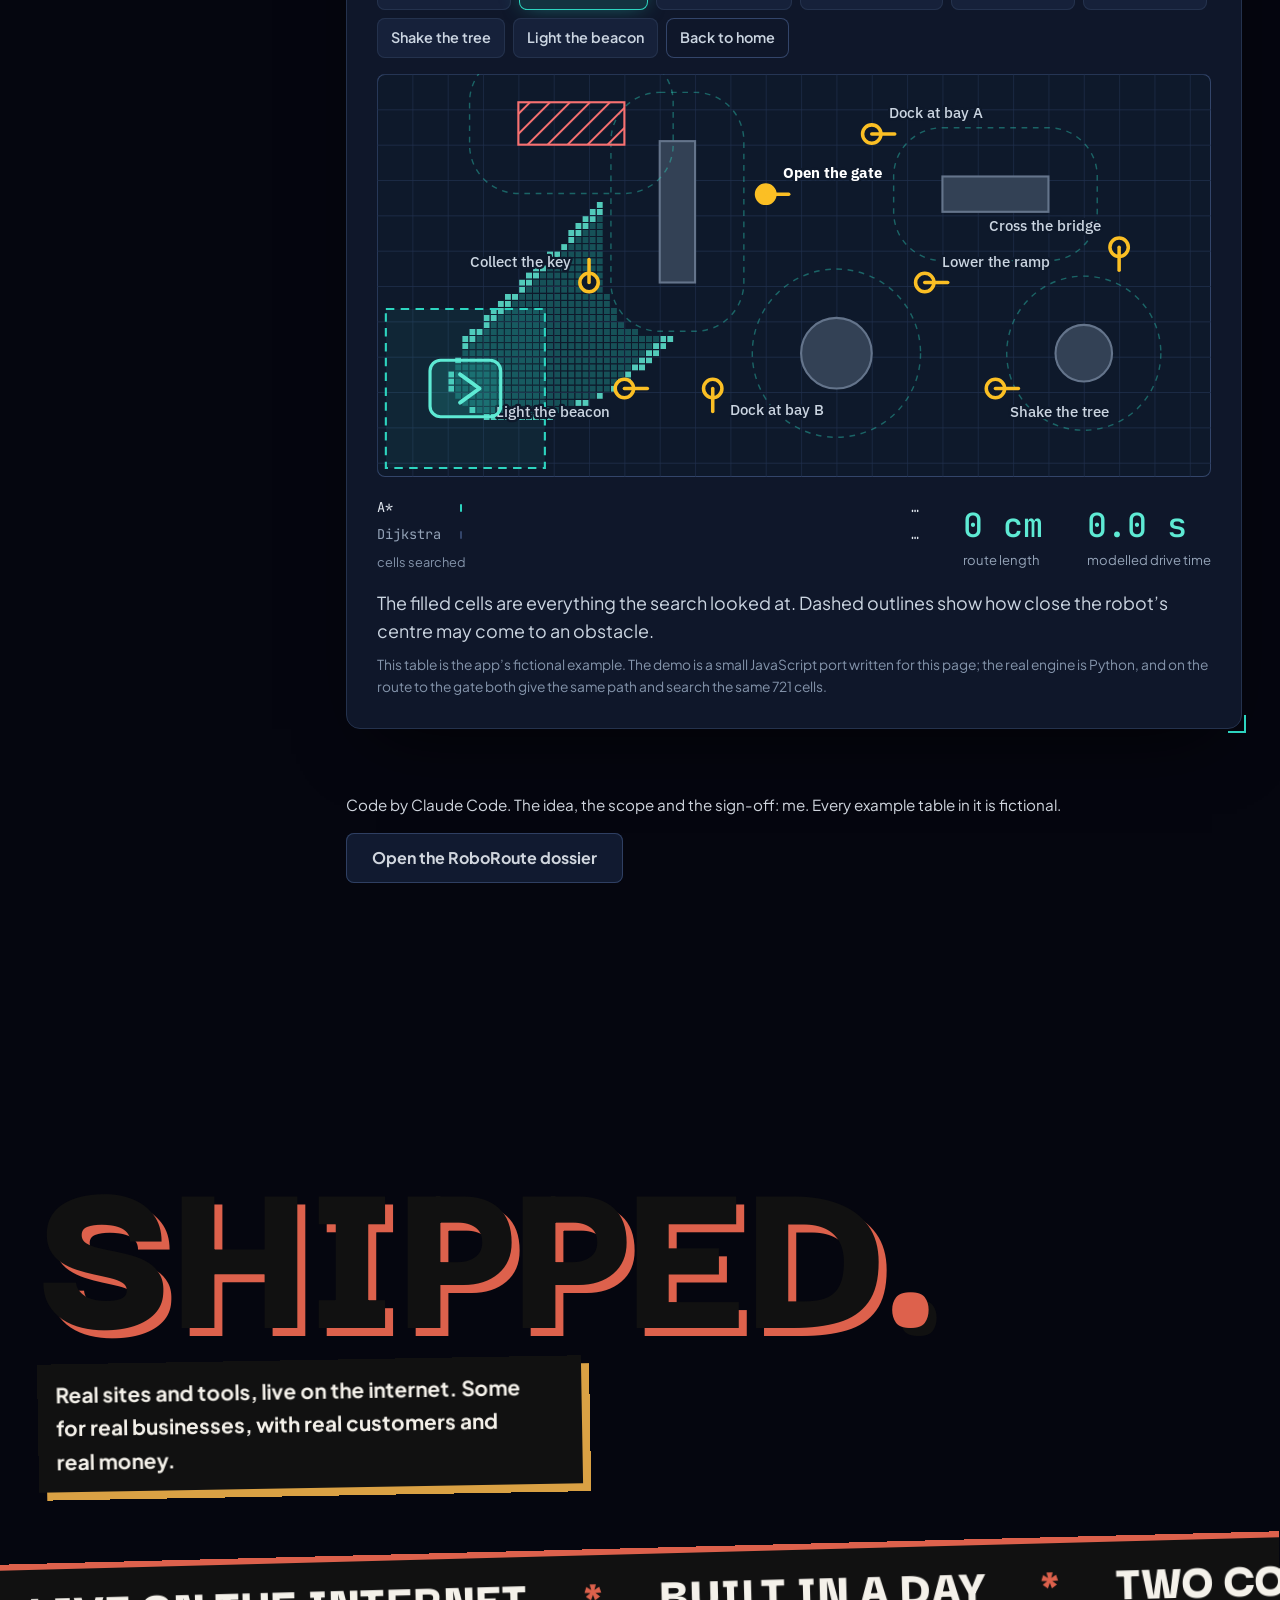
==== commit c472a09e: "RoboRoute world cut to the planner and its numbers (the rest lives in the dossier); SimoAI: nine loc" ====
--- a/index.html
+++ b/index.html
@@ -115,7 +115,7 @@
             <button class="block" type="button" aria-label="Bump the 2024 block"><span class="block-face">S</span></button>
             <p class="station-year">2024</p>
             <h3>Teaching myself the web</h3>
-            <p>No bootcamp and no classes, just documentation and stubbornness. My first real project was <a href="#work/posesandbox" data-open="posesandbox">PoseSandbox</a>, a 3D posing tool.</p>
+            <p>No bootcamp and no classes, just documentation, stubbornness and ChatGPT as a tutor. My first real project was <a href="#work/posesandbox" data-open="posesandbox">PoseSandbox</a>, a 3D posing tool. I typed about 80% of its first version myself, asking what each function was for before it went in.</p>
           </article>
           <article class="station station-big" data-stop="4">
             <button class="block" type="button" aria-label="Bump the 2026 block"><span class="block-face">S</span></button>
@@ -138,7 +138,7 @@
         <h2 id="simoai-h" class="glass-title">SimoAI</h2>
         <p class="glass-lead">A private AI assistant that runs on my own PC. One model plans each request, specialists do the work, and the screen only shows what actually ran.</p>
         <ul class="glass-stats" aria-label="SimoAI in numbers">
-          <li><b>6</b><span>local models</span></li>
+          <li><b>9</b><span>local models</span></li>
           <li><b>16 GB</b><span>graphics card</span></li>
           <li><b>52/65</b><span>hidden tests passed by its coder</span></li>
           <li><b>3</b><span>weeks from zero AI knowledge</span></li>
@@ -171,7 +171,7 @@
         </figure>
         <figure class="glass-panel g-shot g-video">
           <video class="m loop-v" src="images/simoai-kitten-wan.mp4" poster="images/t/simoai-kitten-wan.webp" muted loop playsinline preload="none" width="480" height="480" aria-label="A kitten image animated into a short clip by Wan 2.2 on Simo’s PC"></video>
-          <figcaption>Made on my GPU: Qwen-Image drew the kitten, Wan 2.2 moved it. No cloud.</figcaption>
+          <figcaption>Made on my GPU: Qwen-Image drew the kitten, Wan 2.2 14B moved it. No cloud.</figcaption>
         </figure>
         <figure class="glass-panel g-shot g-phone">
           <button class="sf" type="button" data-full="images/simoai-mobile.webp" data-alt="SimoAI on a phone-sized screen: the circle answer and its diagram" aria-label="View larger: SimoAI on a phone"><img src="images/t/simoai-mobile.webp" width="204" height="440" alt="SimoAI on a phone-sized screen" loading="lazy" decoding="async"></button>
@@ -313,47 +313,6 @@
         </div>
         <p class="planner-msg" id="plMsg" aria-live="polite">The filled cells are everything the search looked at. Dashed outlines show how close the robot’s centre may come to an obstacle.</p>
         <p class="planner-note">This table is the app’s fictional example. The demo is a small JavaScript port written for this page; the real engine is Python, and on the route to the gate both give the same path and search the same 721 cells.</p>
-      </div>
-
-      <div class="field-steps">
-        <article class="field-step">
-          <figure class="field-panel field-shot"><button class="sf" type="button" data-full="images/roboroute-strategy.webp" data-alt="RoboRoute’s Strategy page: the optimal plan in three runs scores 146.5 expected points against 117.4 for the greedy plan, drawn as routes on the table" aria-label="View larger: the optimal plan"><img src="images/roboroute-strategy.webp" width="1500" height="1306" alt="RoboRoute’s Strategy page: the optimal plan against the greedy plan" loading="lazy" decoding="async"></button></figure>
-          <div class="field-step-text">
-            <p class="field-step-n">01</p>
-            <h3>The best plan, not a good guess</h3>
-            <p>With 150 seconds on the clock, which missions are worth it, and in what order? RoboRoute finds the exact best plan for up to 16 missions with dynamic programming, cross-checked against brute force. On this table the exact plan expects <b>146.5 points</b>; “best points per second first” gets <b>117.4</b>.</p>
-          </div>
-        </article>
-        <article class="field-step">
-          <figure class="field-panel field-shot"><button class="sf" type="button" data-full="images/roboroute-simulation.webp" data-alt="RoboRoute’s Simulation page: 10,000 simulated matches of the optimal and greedy plans, with a table of means and a score distribution chart" aria-label="View larger: the simulation"><img src="images/roboroute-simulation.webp" width="1600" height="1266" alt="RoboRoute’s Simulation page: 10,000 matches of two plans compared" loading="lazy" decoding="async"></button></figure>
-          <div class="field-step-text">
-            <p class="field-step-n">02</p>
-            <h3>Then play it 10,000 times</h3>
-            <p>Robots miss. Each plan is played thousands of times with random delays, failures, retries and a strict buzzer. The same plan averages <b>141.4 points</b> once things go wrong, and the buzzer cuts it short in 1.6% of matches.</p>
-          </div>
-        </article>
-        <article class="field-step">
-          <figure class="field-panel field-shot"><button class="sf" type="button" data-full="images/roboroute-learn.webp" data-alt="RoboRoute’s Learn page: the A* formula explained, with a step-through of the search" aria-label="View larger: Learn mode"><img src="images/roboroute-learn.webp" width="1600" height="954" alt="RoboRoute’s Learn page: A* explained with a step-through" loading="lazy" decoding="async"></button></figure>
-          <div class="field-step-text">
-            <p class="field-step-n">03</p>
-            <h3>And show the working</h3>
-            <p>Learn mode replays the real computation step by step: the search spreading over the grid, the planning table filling in, the simulation settling on its average. It’s there so students can see why, not only what.</p>
-          </div>
-        </article>
-      </div>
-
-      <div class="field-film" id="rrFilmBlock">
-        <figure class="field-panel field-film-frame">
-          <div class="field-film-screen">
-            <video id="rrFilm" src="images/roboroute-film.mp4" poster="images/roboroute-film-poster.webp" playsinline preload="none" width="1920" height="1080" aria-label="RoboRoute launch film, 24 seconds, with music"></video>
-            <button class="field-play" id="rrPlay" type="button"><span class="field-tri" aria-hidden="true"></span>Play the launch film</button>
-          </div>
-        </figure>
-        <div class="field-film-text">
-          <h3>24 seconds to explain it</h3>
-          <p>The launch film follows my own storyboard: seven scenes cut to the music. The route, the plan and the simulation in it are real output from the engine, not drawings.</p>
-          <p class="small">Rendered from code by Claude Code. Storyboard and soundtrack choice: me.</p>
-        </div>
       </div>
 
       <p class="w-foot"><span>Code by Claude Code. The idea, the scope and the sign-off: me. Every example table in it is fictional.</span><button class="btn btn-field-ghost" type="button" data-open="roboroute">Open the RoboRoute dossier</button></p>
@@ -563,12 +522,12 @@
       <div class="sd-frames" data-group="simoai" role="group" aria-label="SimoAI: 10 screens"><button type="button" class="sf" data-full="images/simoai-auto.webp" data-alt="SimoAI in Auto mode: one request returns a written explanation of a circle’s area, then a rendered diagram" aria-label="View larger: SimoAI in Auto mode: one request returns a written explanation of a circle’s area, then a rendered diagram"><img src="images/t/simoai-auto.webp" width="704" height="440" alt="SimoAI in Auto mode: one request returns a written explanation of a circle’s area, then a rendered diagram" class="m" loading="lazy" decoding="async"></button><button type="button" class="sf" data-video="images/simoai-kitten-wan.mp4" data-full="images/t/simoai-kitten-wan.webp" data-alt="A kitten image turned into a short looping clip by Wan 2.2, generated on my PC" aria-label="View larger: A kitten image turned into a short looping clip by Wan 2.2, generated on my PC"><video class="m" src="images/simoai-kitten-wan.mp4" poster="images/t/simoai-kitten-wan.webp" width="480" height="480" muted loop playsinline preload="none" aria-label="A kitten image turned into a short looping clip by Wan 2.2, generated on my PC"></video></button><button type="button" class="sf" data-full="images/simoai-coding.webp" data-alt="SimoAI in code mode with Qwen3-Coder selected, answering with a code block" aria-label="View larger: SimoAI in code mode with Qwen3-Coder selected, answering with a code block"><img src="images/t/simoai-coding.webp" width="704" height="440" alt="SimoAI in code mode with Qwen3-Coder selected, answering with a code block" class="m" loading="lazy" decoding="async"></button><button type="button" class="sf" data-full="images/simoai-video.webp" data-alt="SimoAI’s video mode for Wan 2.2: “Bring a scene to life”, with frame, size and length settings" aria-label="View larger: SimoAI’s video mode for Wan 2.2: “Bring a scene to life”, with frame, size and length settings"><img src="images/t/simoai-video.webp" width="704" height="440" alt="SimoAI’s video mode for Wan 2.2: “Bring a scene to life”, with frame, size and length settings" class="m" loading="lazy" decoding="async"></button><button type="button" class="sf is-phone" data-full="images/simoai-mobile.webp" data-alt="SimoAI on a phone-sized screen: the circle answer followed by its diagram" aria-label="View larger: SimoAI on a phone-sized screen: the circle answer followed by its diagram"><img src="images/t/simoai-mobile.webp" width="204" height="440" alt="SimoAI on a phone-sized screen: the circle answer followed by its diagram" class="m" loading="lazy" decoding="async"></button><button type="button" class="sf is-phone" data-full="images/simoai-mobile-menu.webp" data-alt="SimoAI’s sidebar on a phone: conversations, model choice and assistant settings" aria-label="View larger: SimoAI’s sidebar on a phone: conversations, model choice and assistant settings"><img src="images/t/simoai-mobile-menu.webp" width="204" height="440" alt="SimoAI’s sidebar on a phone: conversations, model choice and assistant settings" class="m" loading="lazy" decoding="async"></button><button type="button" class="sf" data-full="images/simoai-kitten.webp" data-alt="A grey tabby kitten looking up, generated on my PC by Qwen-Image 2.1 through SimoAI" aria-label="View larger: A grey tabby kitten looking up, generated on my PC by Qwen-Image 2.1 through SimoAI"><img src="images/t/simoai-kitten.webp" width="440" height="440" alt="A grey tabby kitten looking up, generated on my PC by Qwen-Image 2.1 through SimoAI" class="m" loading="lazy" decoding="async"></button><button type="button" class="sf" data-full="images/simoai-circle.webp" data-alt="Output of SimoAI’s exact renderer: a light blue circle labelled A = πr²" aria-label="View larger: Output of SimoAI’s exact renderer: a light blue circle labelled A = πr²"><img src="images/t/simoai-circle.webp" width="704" height="440" alt="Output of SimoAI’s exact renderer: a light blue circle labelled A = πr²" class="m" loading="lazy" decoding="async"></button><button type="button" class="sf" data-full="images/simoai-gpu-queue.webp" data-alt="SimoAI’s GPU queue drawn as a crane dock, with a model crate loaded on the card" aria-label="View larger: SimoAI’s GPU queue drawn as a crane dock, with a model crate loaded on the card"><img src="images/t/simoai-gpu-queue.webp" width="596" height="440" alt="SimoAI’s GPU queue drawn as a crane dock, with a model crate loaded on the card" class="m" loading="lazy" decoding="async"></button><button type="button" class="sf" data-full="images/simoai-home.webp" data-alt="SimoAI start screen: conversation list, assistant settings and starter prompts" aria-label="View larger: SimoAI start screen: conversation list, assistant settings and starter prompts"><img src="images/t/simoai-home.webp" width="704" height="440" alt="SimoAI start screen: conversation list, assistant settings and starter prompts" class="m" loading="lazy" decoding="async"></button></div>
       
       <section class="sd-row"><h3>How it started</h3><div class="sd-text"><p>I had two ideas: a personal chatbot, and a site called BuildAI that would teach beginners to make one. I built the chatbot first, so that any course later would come from a real beginner’s journey. I also dropped “train my own ChatGPT” early. The realistic goal was an app on top of existing open models.</p><p>We split the work on day one. I chose the features, tested them, reported what failed and learned at my own pace; the agent wrote the code and explained it. Nearly every feature below exists because I tried something and it broke.</p></div></section>
-      <section class="sd-row"><h3>What it does</h3><div class="sd-text"><ul class="sd-list"><li><b>Chat</b> with Qwen3 14B through Ollama, entirely on the PC.</li><li><b>Auto mode:</b> Qwen3 14B plans up to six tasks across chat, code, vision, images, video, diagrams and motion graphics, and hands each one to a specialist.</li><li><b>Code</b> with Qwen3-Coder 30B, split between the graphics card and system RAM.</li><li><b>Vision</b> with Gemma 3 12B for attached images.</li><li><b>PDFs:</b> selectable text up to 50 pages or 50,000 characters, and the first five pages rendered for the vision model when a PDF is scanned.</li><li><b>Images</b> with Qwen-Image 2.1 and FLUX.1 Schnell, and <b>video</b> with Wan 2.2 (from text or from an image), all through ComfyUI.</li><li><b>History</b> in IndexedDB. Each conversation keeps its own model and settings and can be searched, renamed or exported as Markdown.</li><li><b>One-click start</b> from a desktop shortcut, and a Quit button that only stops the processes SimoAI itself started.</li></ul></div></section>
+      <section class="sd-row"><h3>What it does</h3><div class="sd-text"><ul class="sd-list"><li><b>Chat</b> with Qwen3 14B through Ollama, entirely on the PC.</li><li><b>Auto mode:</b> Qwen3 14B plans up to six tasks across chat, code, vision, images, video, diagrams and motion graphics, and hands each one to a specialist.</li><li><b>Code</b> with Qwen3-Coder 30B, split between the graphics card and system RAM.</li><li><b>Vision</b> with Gemma 3 12B for attached images.</li><li><b>PDFs:</b> selectable text up to 50 pages or 50,000 characters, and the first five pages rendered for the vision model when a PDF is scanned.</li><li><b>Images</b> with Qwen-Image 2.1 and FLUX.1 Schnell, and <b>video</b> with four models, all through ComfyUI: LTX-2.3 (text or image to video, with sound), Wan 2.2 14B LightX2V (animates an image in four steps), Kandinsky 5 Lite (text to video) and the lighter Wan 2.2 5B.</li><li><b>History</b> in IndexedDB. Each conversation keeps its own model and settings and can be searched, renamed or exported as Markdown.</li><li><b>One-click start</b> from a desktop shortcut, and a Quit button that only stops the processes SimoAI itself started.</li></ul></div></section>
       <section class="sd-row"><h3>How a request runs</h3><div class="sd-text"><ol class="sd-steps" aria-label="Path of a request"><li>Browser</li><li>Node.js server</li><li>Qwen3 14B plans the tasks</li><li>Orchestrator and GPU queue</li><li>Ollama, ComfyUI or the exact renderer</li><li>Each result streams back</li></ol><p>The GPU queue matters most. A 16 GB card can’t hold a 30B coder, an image model and a video model at once, so jobs run one at a time and idle image models are released before text work. Each result appears the moment it’s ready, so a slow video never holds up the written answer. <a href="#how-gpu" data-goto="how-gpu">Play with the queue as a machine</a> in the SimoAI chapter.</p></div></section>
-      <section class="sd-row"><h3>Made on my GPU</h3><div class="sd-text"><p>The kitten was generated by Qwen-Image 2.1 through SimoAI, then animated by Wan 2.2. Nothing was sent to a cloud service. The video model is still the weakest part: a finished MP4 proves the pipeline ran, not that the motion looks good.</p></div></section>
+      <section class="sd-row"><h3>Made on my GPU</h3><div class="sd-text"><p>The kitten was generated by Qwen-Image 2.1 through SimoAI, then animated by Wan 2.2 14B LightX2V, the best of three video models on the same request. Nothing was sent to a cloud service. The video model is still the weakest part: a finished MP4 proves the pipeline ran, not that the motion looks good.</p></div></section>
       <section class="sd-row"><h3>Three bugs that shaped it</h3><div class="sd-text"><dl class="sd-terms"><div><dt>The circle request</dt><dd>I asked Auto mode to explain the area of a circle, draw a blue circle with the formula and animate a dot growing into a circle. I got an unrelated office scene and lost the written answer. <b>Fix:</b> requests are split into explicit tasks, the text answer comes first, and exact geometry goes to a precise renderer instead of an image model. The same request then finished in 48 seconds with all three outputs.</dd></div><div><dt>The 40-minute video</dt><dd>One “quality” run spent about 33 minutes inside Wan rendering 121 frames at 1280×1216. <b>Fix:</b> a budget of 25.6 million pixel-frames, roughly two-second defaults and GPU text encoding with offload. A controlled 49-frame test dropped from about 3 min 20 s to 2 min 22 s.</dd></div><div><dt>The save that “passed”</dt><dd>A generated image failed to save with a Windows permission error. The first fix passed a mocked test and then failed a real one. <b>Fix:</b> ComfyUI’s input, temp and output folders moved inside the project, with read-only access kept for older images. Checked with a real generation through SimoAI’s own API; 19 of 19 tests passed.</dd></div></dl></div></section>
       <section class="sd-row"><h3>Measured, not assumed</h3><div class="sd-text"><p>In a head-to-head on a parser task, a free cloud chatbot clearly beat SimoAI. Instead of deciding “local models are bad”, we built a small benchmark: eight JavaScript tasks with hidden test groups, one attempt each, temperature 0, fixed seed.</p><div class="meter" role="img" aria-label="Qwen3-Coder 30B passed 52 of 65 hidden test groups, 80 percent"><span style="--v:80%"></span></div><p class="meter-cap"><b>52 of 65</b> hidden test groups, <b>4 of 8</b> tasks fully passed.</p><p>It was strong on an LRU cache, interval merging, dependency sorting and safe nested lookup, and weak on command parsing, a CSV edge case, debounce and deep equality. It’s a small local test, not a leaderboard. Good for routine code; parsers still need tests.</p></div></section>
-      <section class="sd-row"><h3>Limits</h3><div class="sd-text"><ul class="sd-list"><li><b>LTX-2.5 video</b> is wired into the app, but its gated weights were never installed, so the interface says it’s unavailable instead of pretending.</li><li><b>An 80B coding model</b> didn’t fit: it needed about 38 GiB of system RAM on a PC with 31.7. I removed it and wrote down why.</li><li>I never weakened Windows security or pasted secrets anywhere to make something run, even when that was the shortcut.</li></ul></div></section>
+      <section class="sd-row"><h3>Limits</h3><div class="sd-text"><ul class="sd-list"><li><b>Video is still the weakest part.</b> The first video model was joined by three more (LTX-2.3, Wan 2.2 14B and Kandinsky 5 Lite), chosen because their weights are public and fit a 16 GB card once quantised. Complex character motion can still distort.</li><li><b>An 80B coding model</b> didn’t fit: it needed about 38 GiB of system RAM on a PC with 31.7. I removed it and wrote down why.</li><li>I never weakened Windows security or pasted secrets anywhere to make something run, even when that was the shortcut.</li></ul></div></section>
       <section class="sd-row"><h3>What I learned</h3><div class="sd-text"><p>A useful assistant is a system, not one giant model: an interface, model runners, file handling, status checks, safe credentials, routing, media storage and tests. A router model can coordinate all of it, but only if it keeps every deliverable the user asked for.</p><p>And evidence has to match the claim. A menu entry isn’t a download, a download isn’t a working model, and a working model isn’t a good result.</p></div></section>
       <p class="sd-next">Next: <a href="#work/ironline" data-open="ironline">Ironline</a>, browser tactical shooter</p>
     </div>
@@ -719,7 +678,7 @@
           <p class="sd-lead">Artists need quick 3D pose references, and most tools are expensive desktop software or clumsy web ports. I wanted one that opens instantly, needs no account and exports an image without fuss.</p>
           <p class="sd-links"><a class="btn btn-dossier" href="https://semo-el.github.io/PoseSandbox-V2/" target="_blank" rel="noopener">Open PoseSandbox V2<span class="vh"> (opens in a new tab)</span></a><a class="tlink" href="https://github.com/SEMO-EL/PoseSandbox-V2" target="_blank" rel="noopener">Code on GitHub<span class="vh"> (opens in a new tab)</span></a><a class="tlink" href="https://semo-el.github.io/PoseSandbox/" target="_blank" rel="noopener">The 2024 original<span class="vh"> (opens in a new tab)</span></a></p>
         </div>
-        <dl class="sd-meta"><div><dt>When</dt><dd>2024–25, my first website. Version 2: November 2026</dd></div><div><dt>Code</dt><dd>Version 1: me. Version 2: Claude Code, from the list of things I wanted to change</dd></div><div><dt>Stack</dt><dd>Three.js, WebGL, inverse kinematics, JSON save files</dd></div></dl>
+        <dl class="sd-meta"><div><dt>When</dt><dd>2024–25, my first website. Version 2: November 2026</dd></div><div><dt>Code</dt><dd>Version 1: about 80% typed by me, with ChatGPT as a tutor that suggested which function went where and explained what each one did. Version 2: Claude Code, from the list of things I wanted to change</dd></div><div><dt>Stack</dt><dd>Three.js, WebGL, inverse kinematics, JSON save files</dd></div></dl>
       </header>
       
       <div class="sd-frames" data-group="posesandbox" role="group" aria-label="PoseSandbox: 7 screens"><button type="button" class="sf" data-full="images/posesandbox2-home.webp" data-alt="PoseSandbox version 2: a jointed artist’s mannequin waving on a lit stage, under “Pose faster. Create better.”" aria-label="View larger: PoseSandbox version 2: a jointed artist’s mannequin waving on a lit stage, under “Pose faster. Create better.”"><img src="images/t/posesandbox2-home.webp" width="782" height="440" alt="PoseSandbox version 2: a jointed artist’s mannequin waving on a lit stage, under “Pose faster. Create better.”" class="m" loading="lazy" decoding="async"></button><button type="button" class="sf" data-video="images/posesandbox-film.mp4" data-full="images/t/posesandbox-film-poster.webp" data-alt="PoseSandbox launch film, 20 seconds, with voice-over" aria-label="View larger: PoseSandbox launch film, 20 seconds, with voice-over"><video class="m" src="images/posesandbox-film.mp4" poster="images/t/posesandbox-film-poster.webp" width="1920" height="1080" muted loop playsinline preload="none" aria-label="PoseSandbox launch film, 20 seconds, with voice-over"></video></button><button type="button" class="sf" data-full="images/posesandbox2-editor.webp" data-alt="The version 2 editor: the mannequin reaching up, with the pose library, hand shapes and undo" aria-label="View larger: The version 2 editor: the mannequin reaching up, with the pose library, hand shapes and undo"><img src="images/t/posesandbox2-editor.webp" width="782" height="440" alt="The version 2 editor: the mannequin reaching up, with the pose library, hand shapes and undo" class="m" loading="lazy" decoding="async"></button><button type="button" class="sf" data-full="images/posesandbox2-lights.webp" data-alt="Version 2: the mannequin in a guard pose under warm and pink lights, beside “Your own lights”" aria-label="View larger: Version 2: the mannequin in a guard pose under warm and pink lights, beside “Your own lights”"><img src="images/t/posesandbox2-lights.webp" width="782" height="440" alt="Version 2: the mannequin in a guard pose under warm and pink lights, beside “Your own lights”" class="m" loading="lazy" decoding="async"></button><button type="button" class="sf" data-full="images/posesandbox2-library.webp" data-alt="Version 2: the mannequin sitting, beside the pose library of 17 ready poses" aria-label="View larger: Version 2: the mannequin sitting, beside the pose library of 17 ready poses"><img src="images/t/posesandbox2-library.webp" width="782" height="440" alt="Version 2: the mannequin sitting, beside the pose library of 17 ready poses" class="m" loading="lazy" decoding="async"></button><button type="button" class="sf" data-full="images/posesandbox-editor.webp" data-alt="The 2024 original: a figure made of boxes on a grid, with selection, gizmo and reference panels" aria-label="View larger: The 2024 original: a figure made of boxes on a grid, with selection, gizmo and reference panels"><img src="images/t/posesandbox-editor.webp" width="850" height="440" alt="The 2024 original: a figure made of boxes on a grid, with selection, gizmo and reference panels" class="m" loading="lazy" decoding="async"></button><button type="button" class="sf" data-full="images/posesandbox-home.webp" data-alt="The 2024 original’s landing page: “Pose faster. Create better.”" aria-label="View larger: The 2024 original’s landing page: “Pose faster. Create better.”"><img src="images/t/posesandbox-home.webp" width="850" height="440" alt="The 2024 original’s landing page: “Pose faster. Create better.”" class="m" loading="lazy" decoding="async"></button></div>
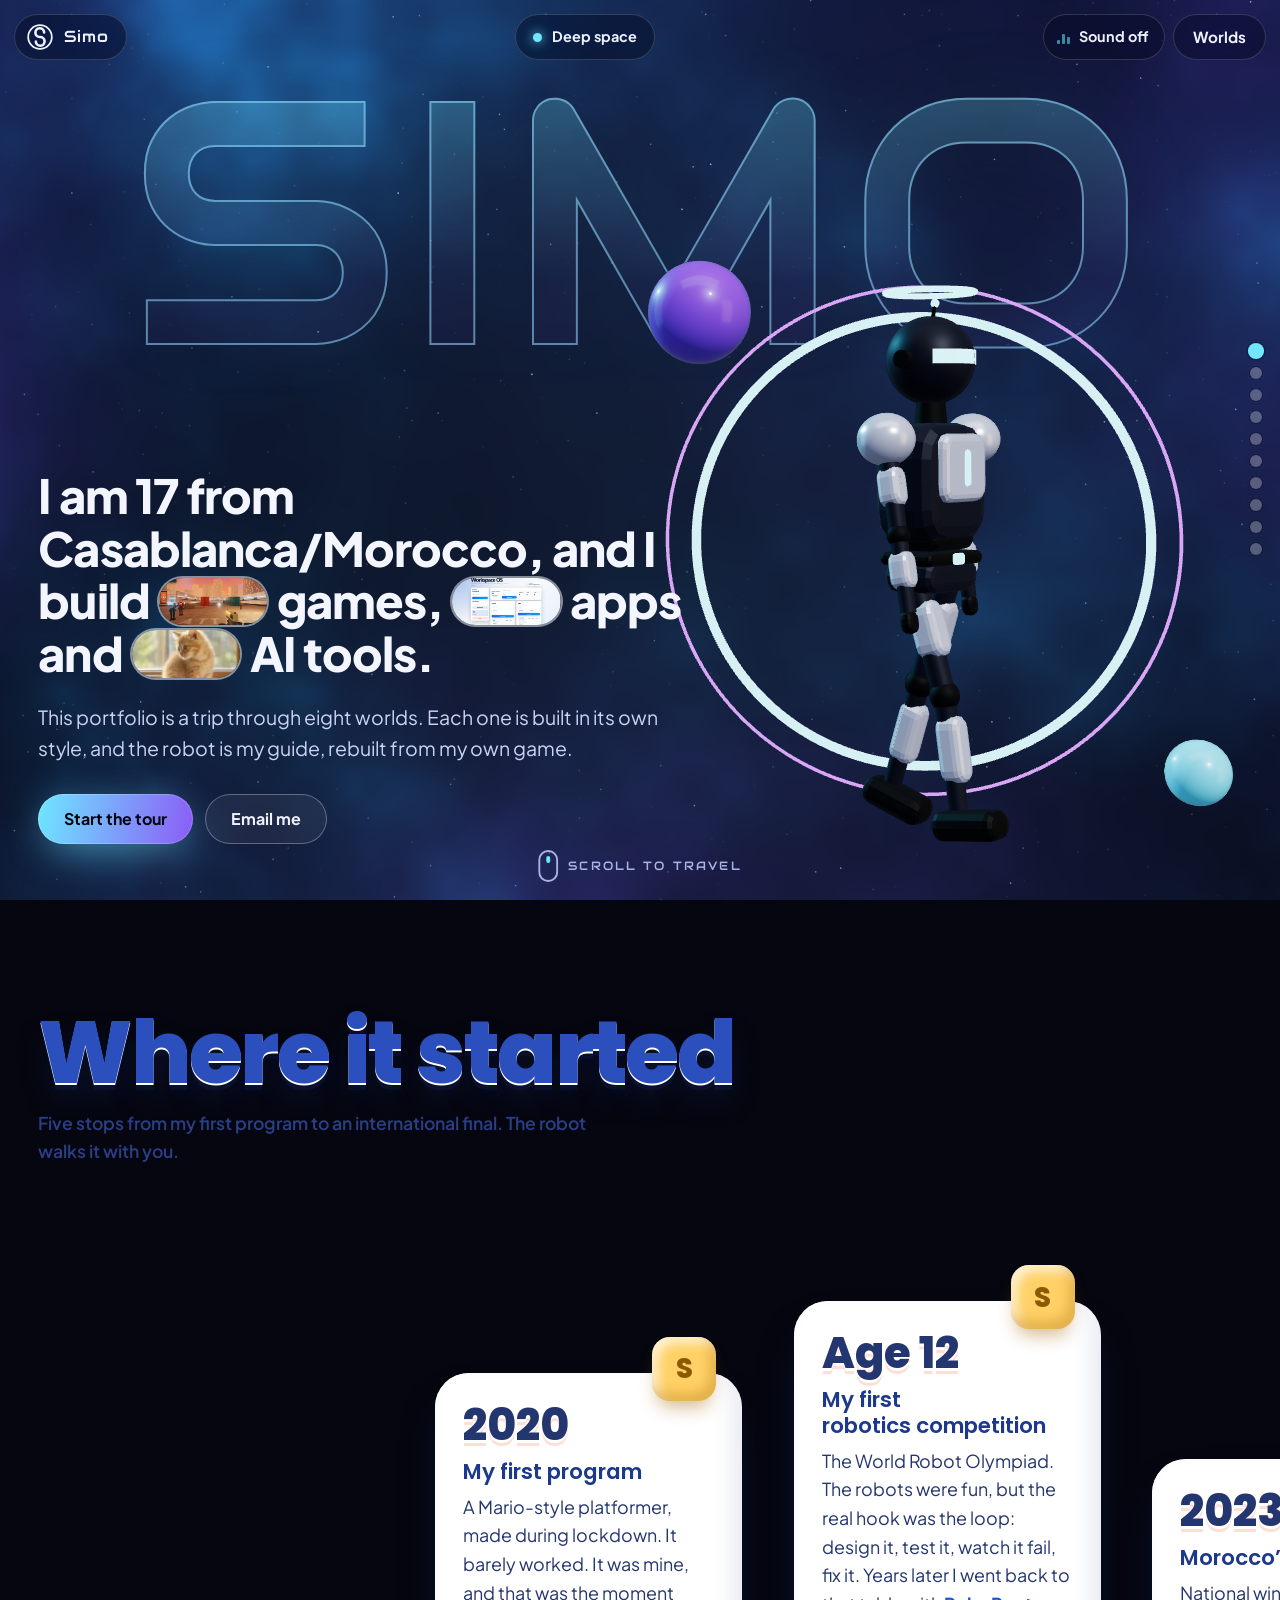
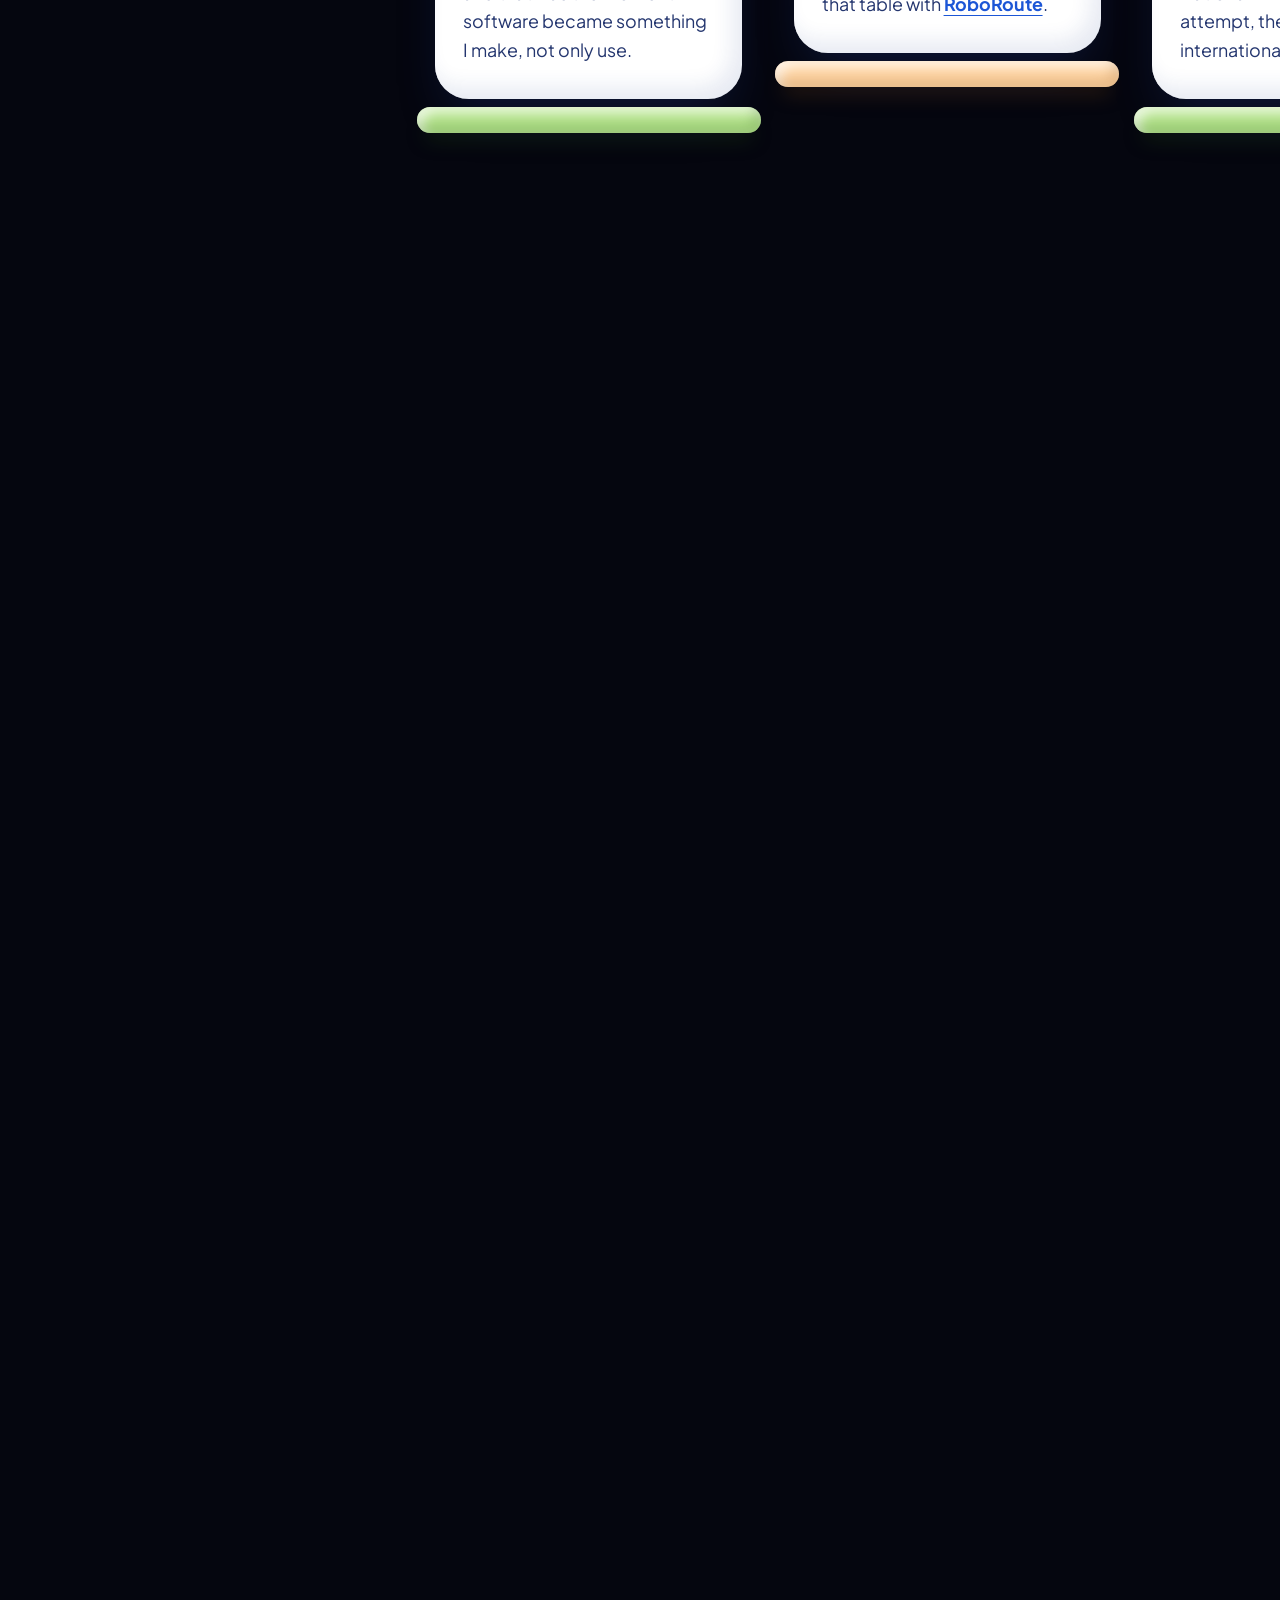
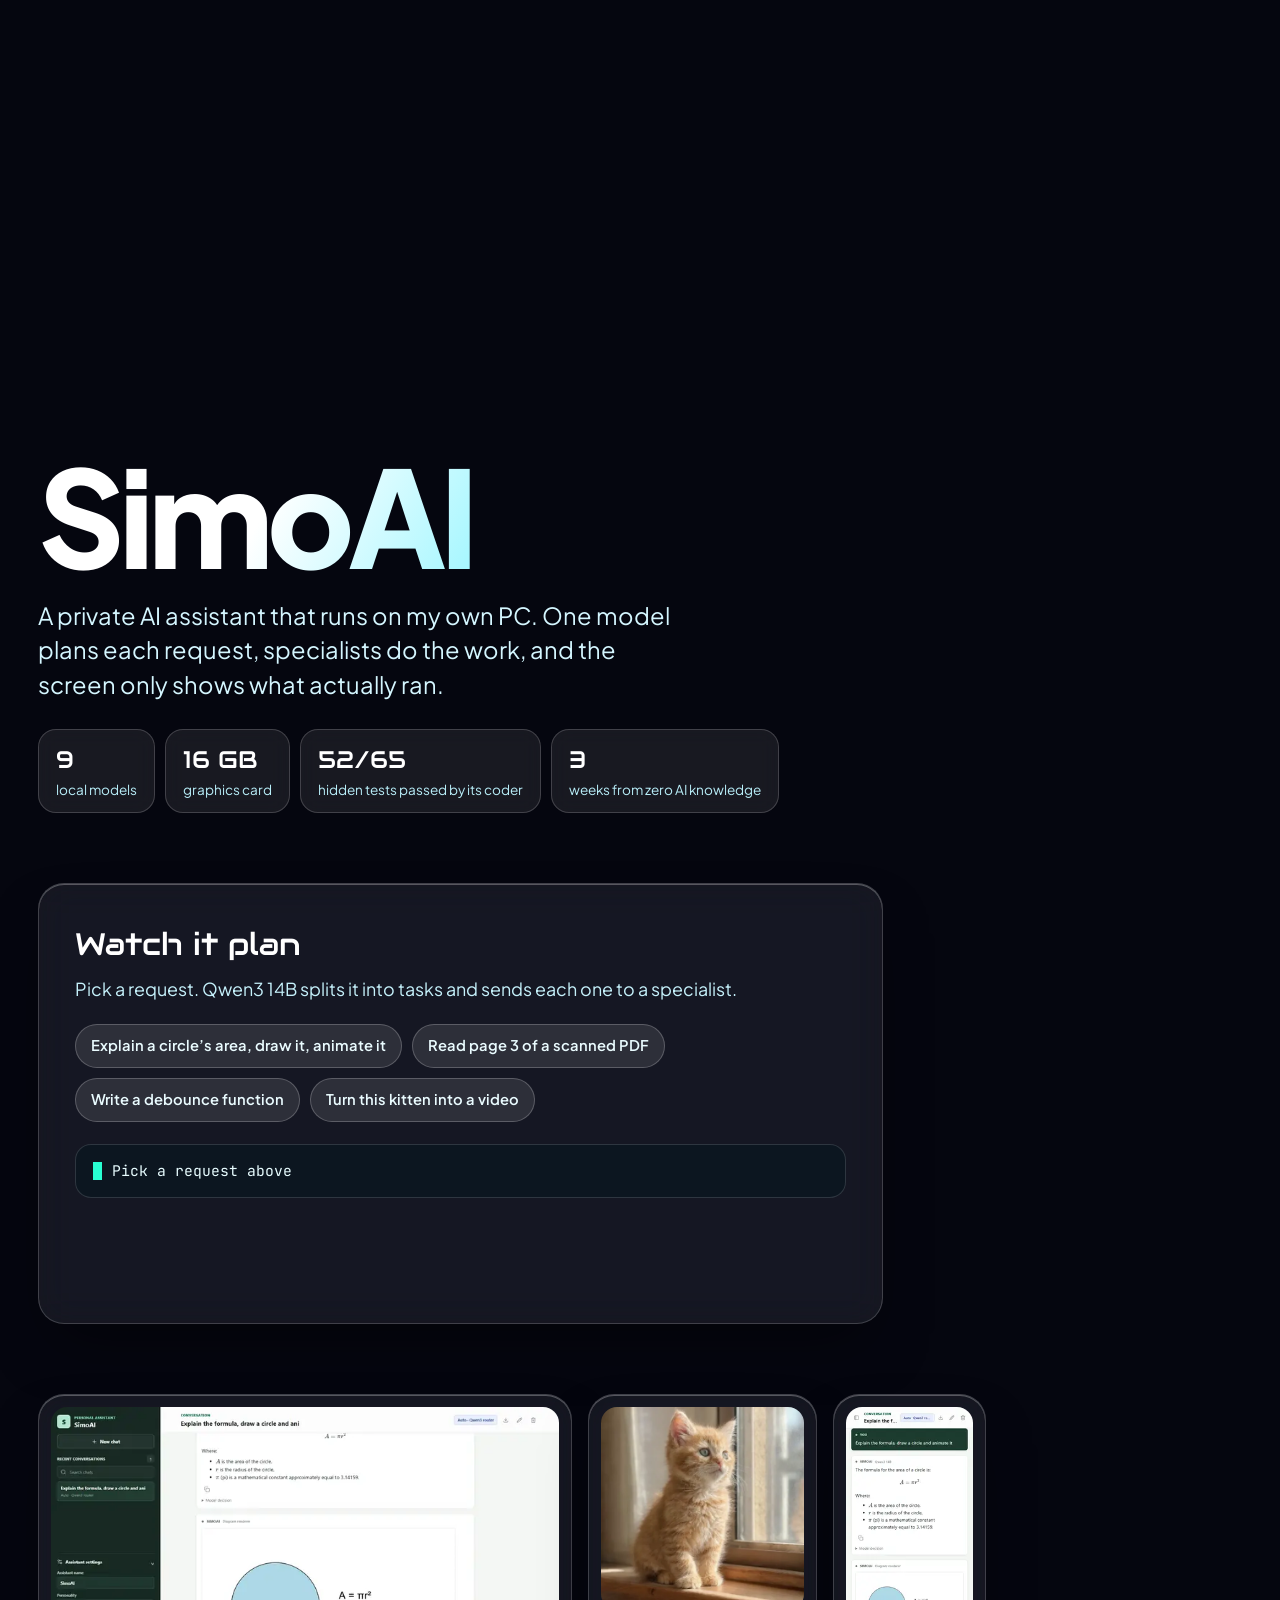
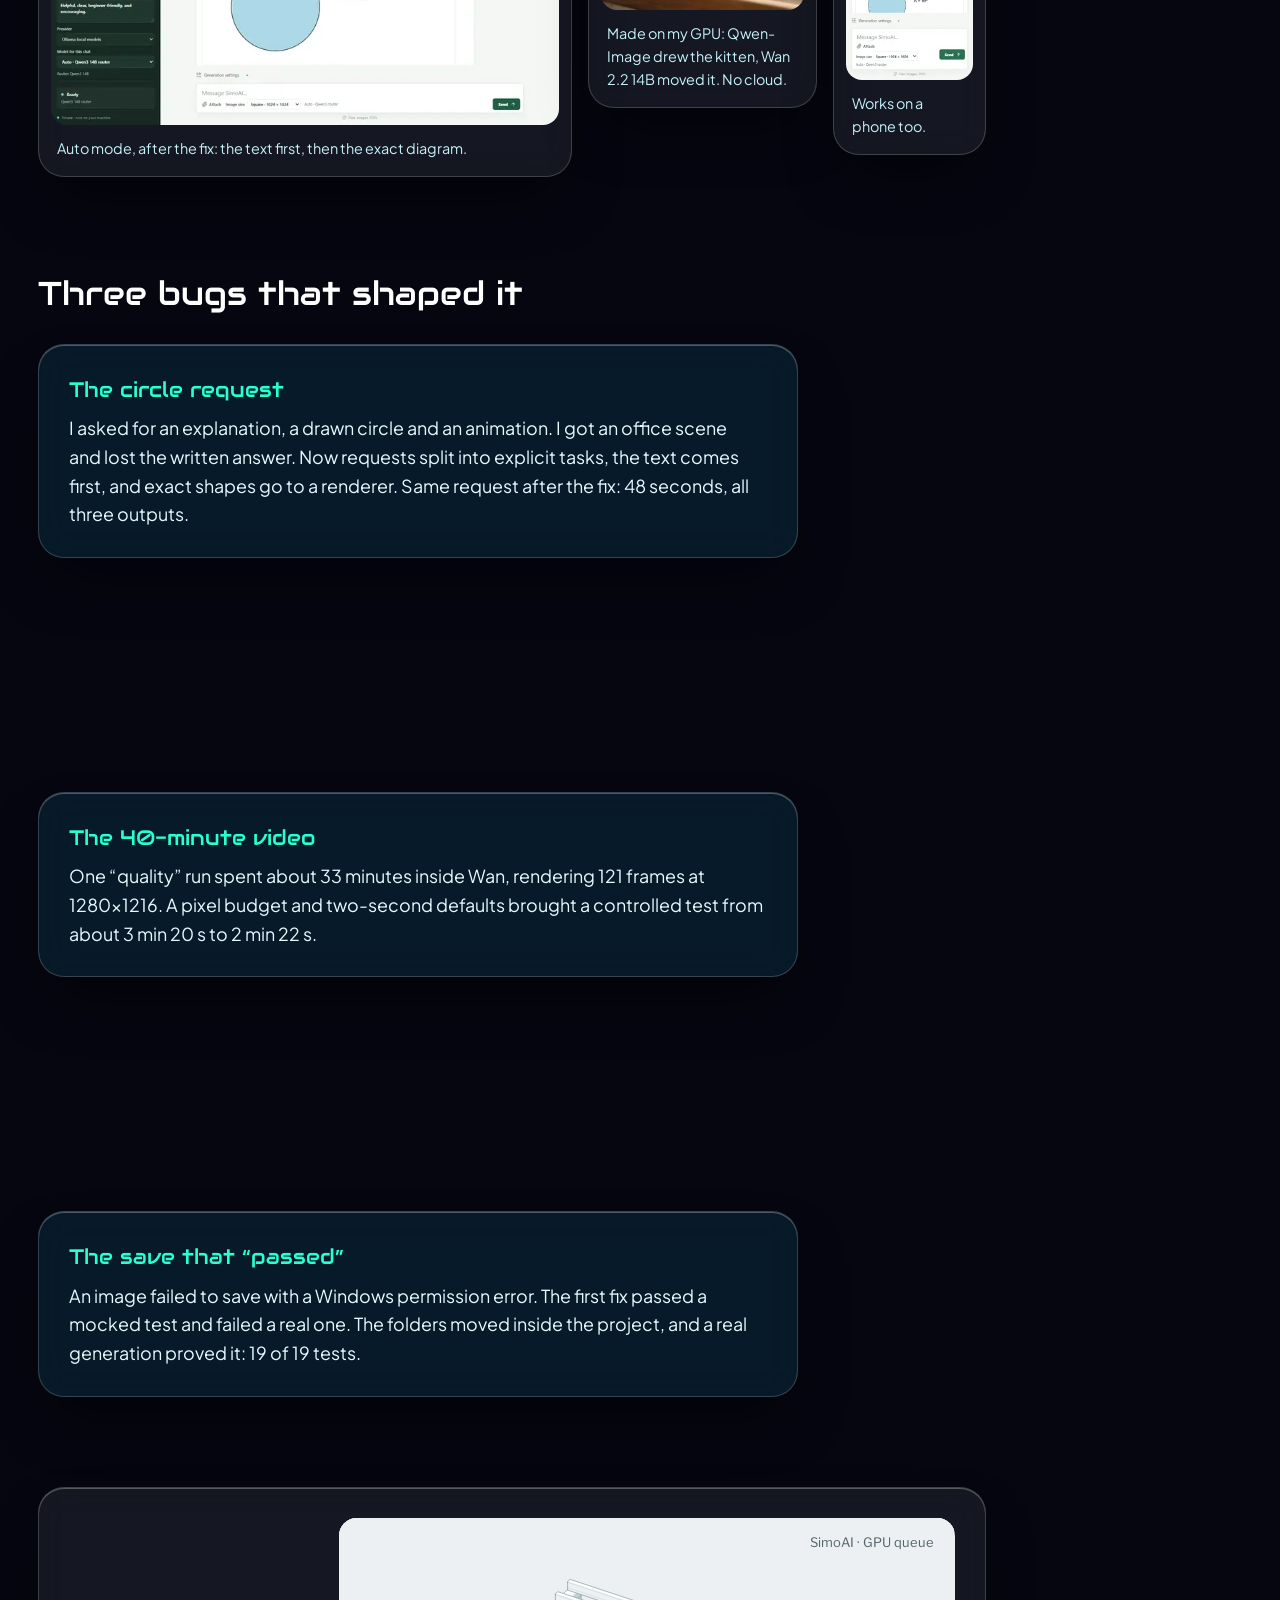
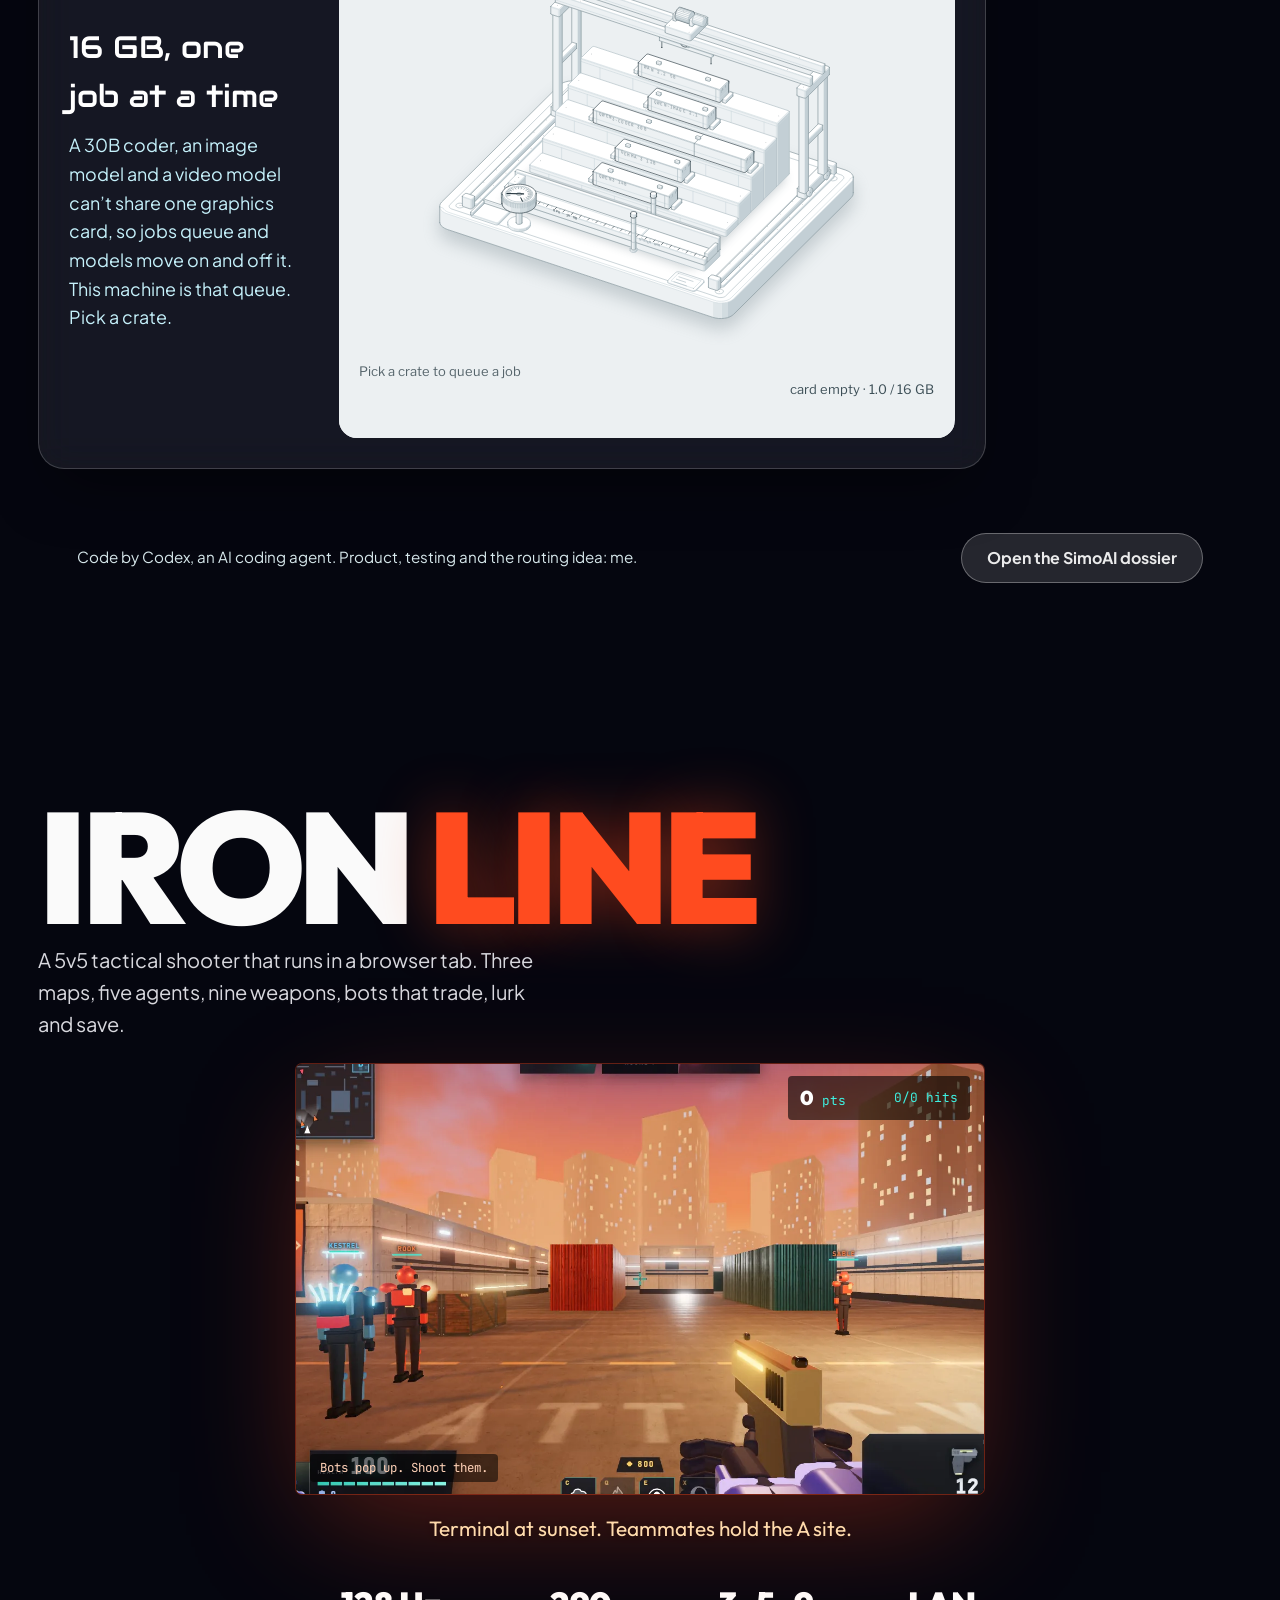
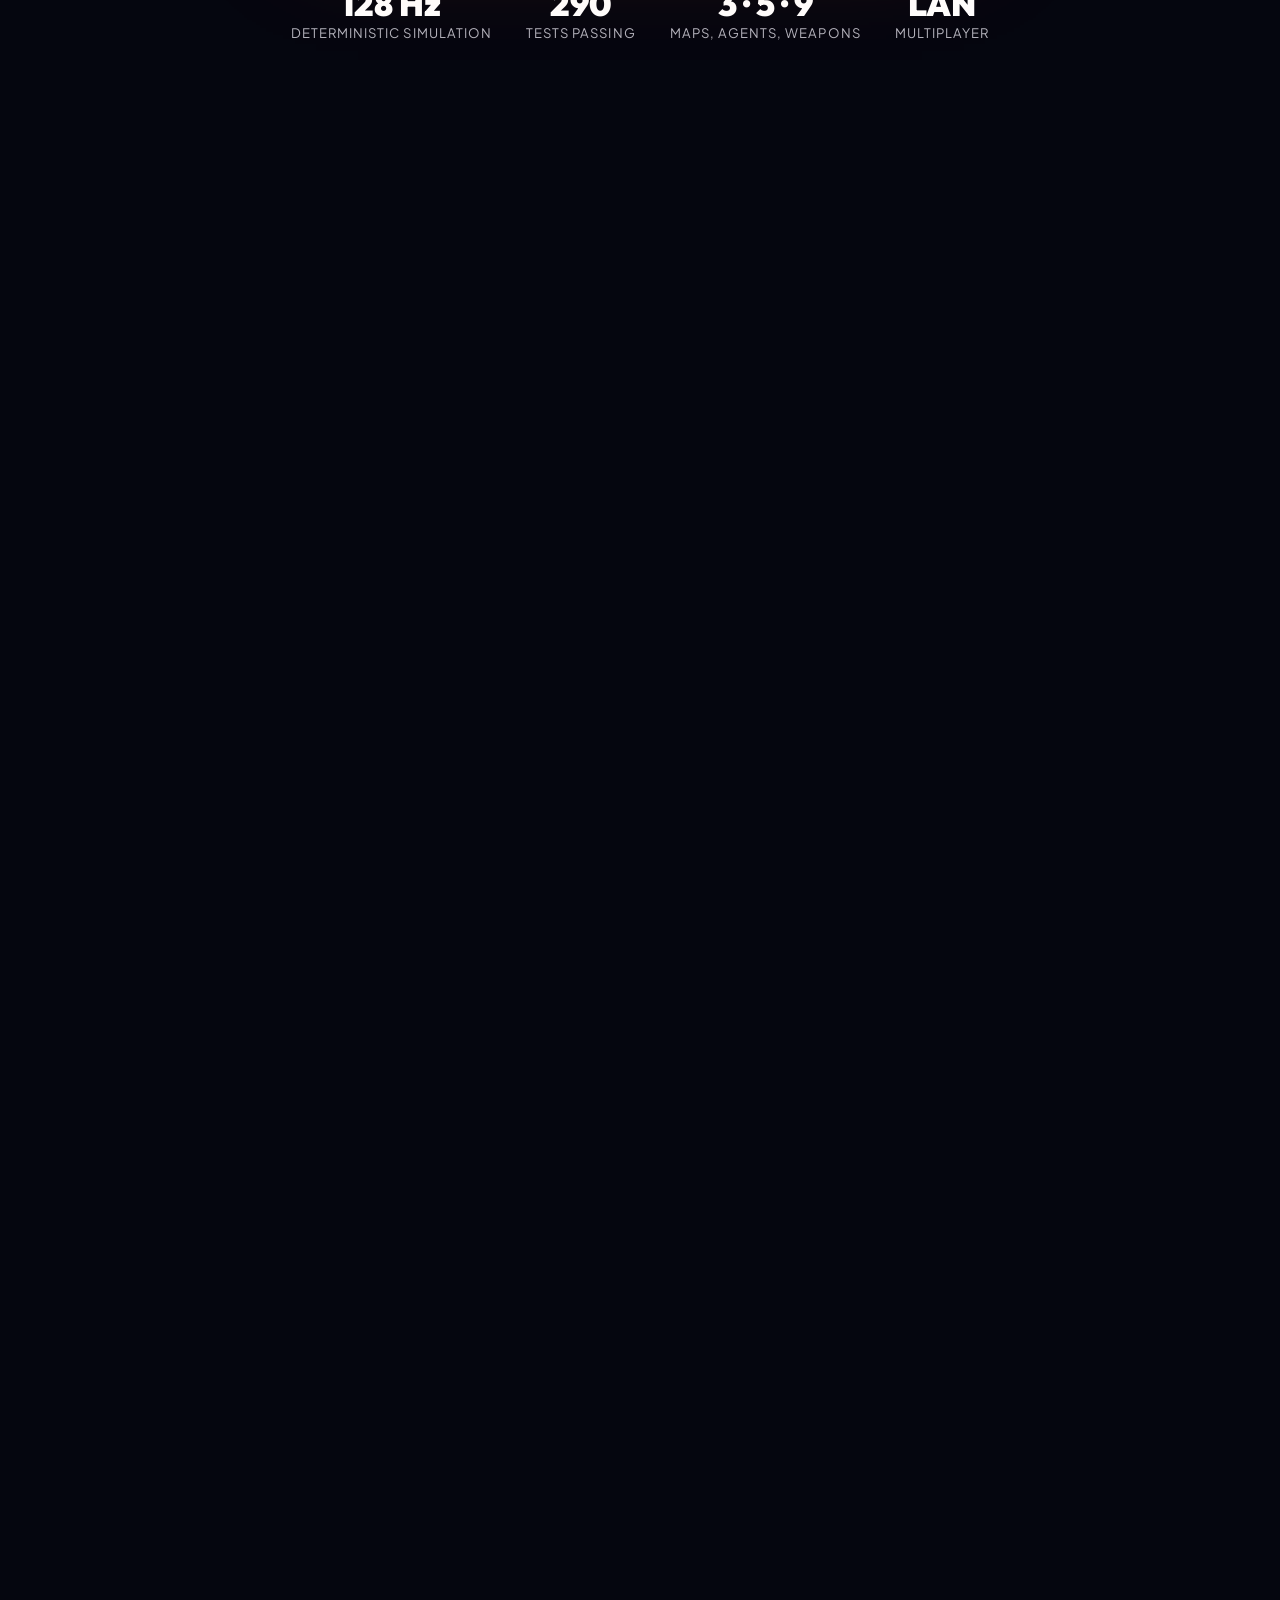
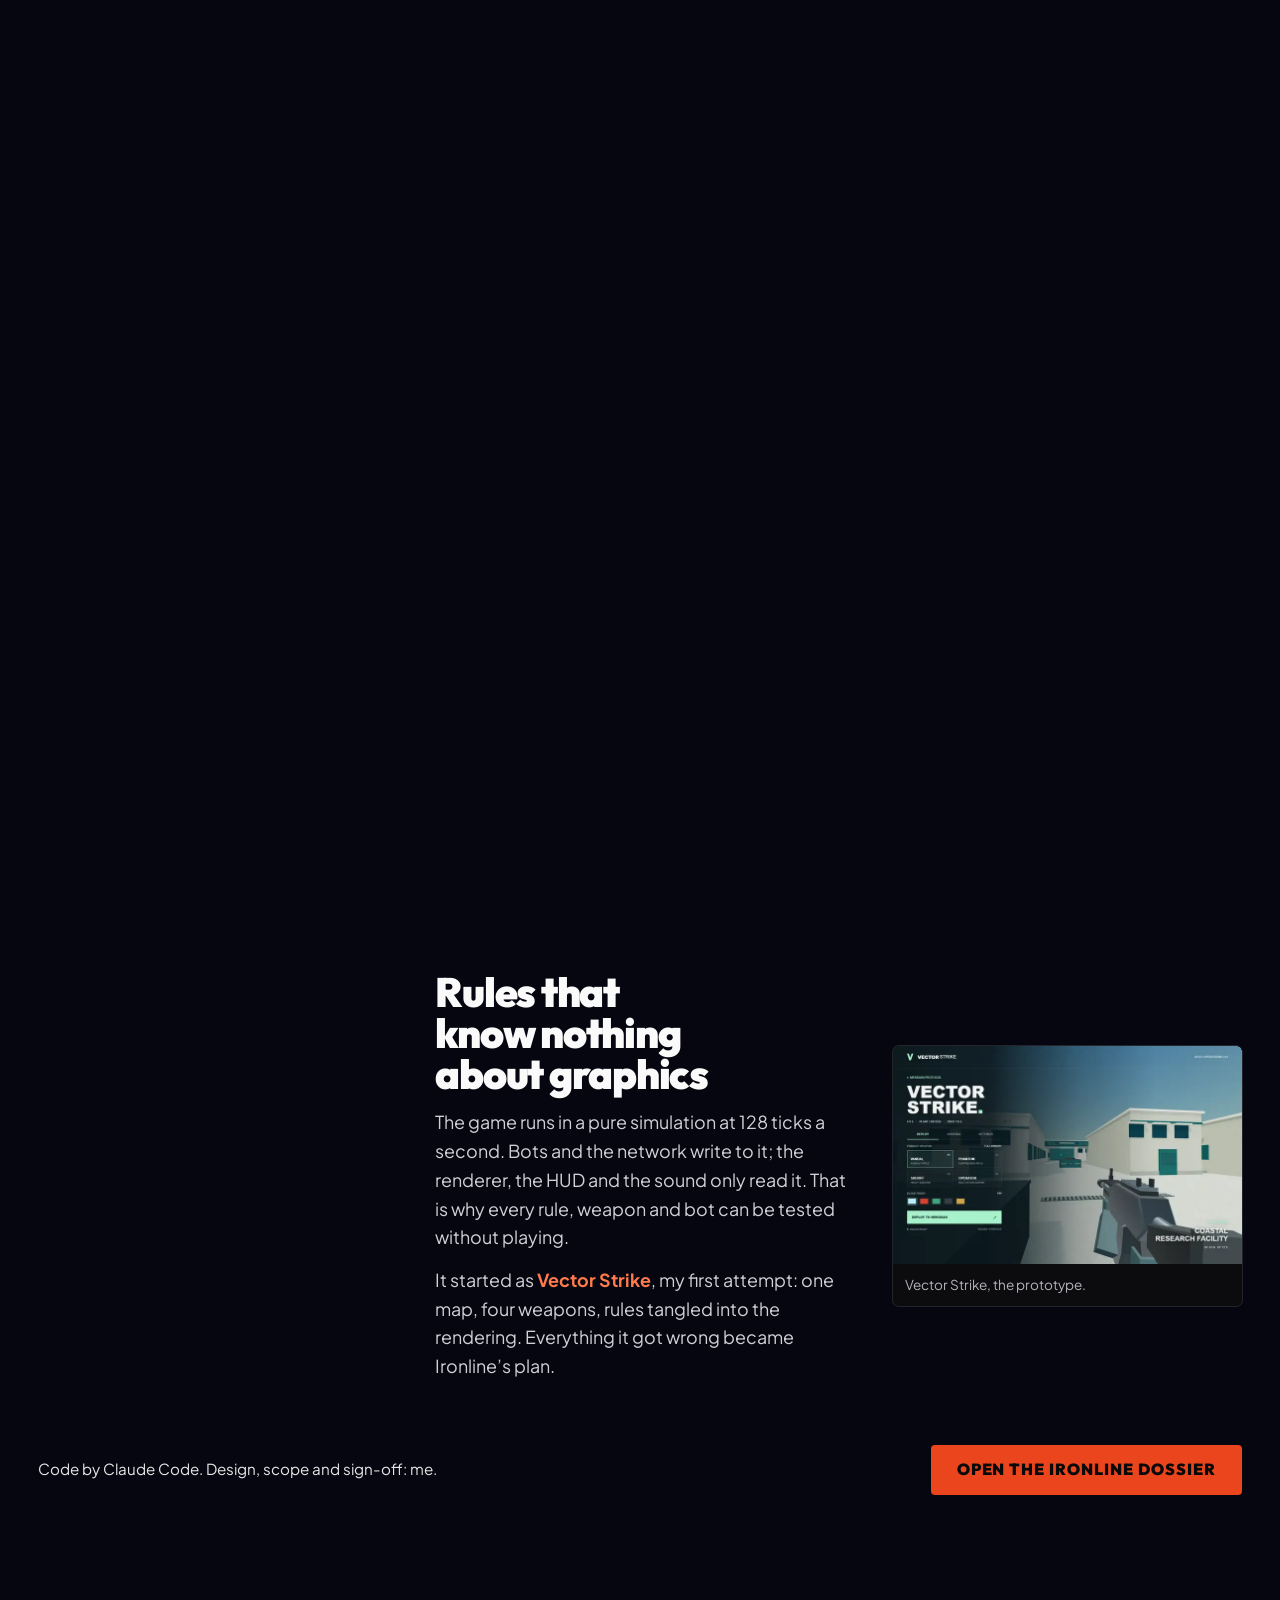
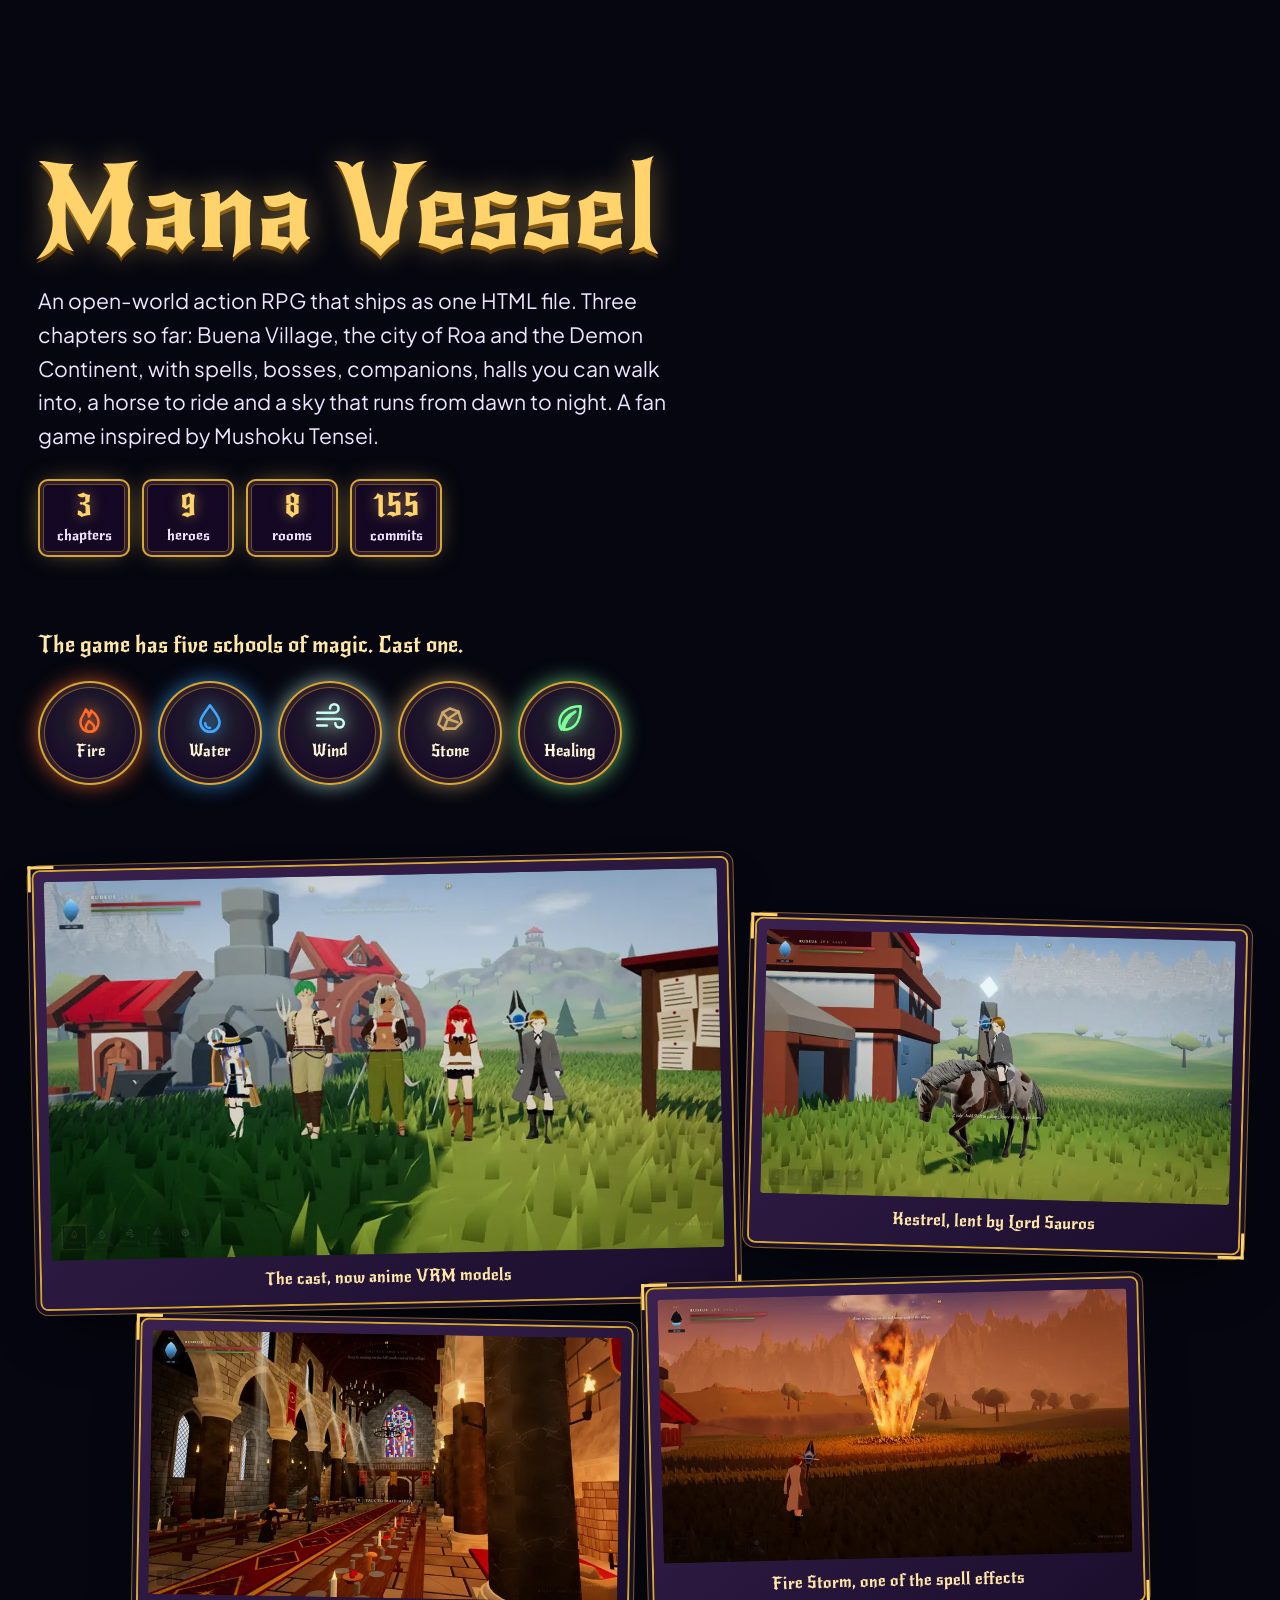
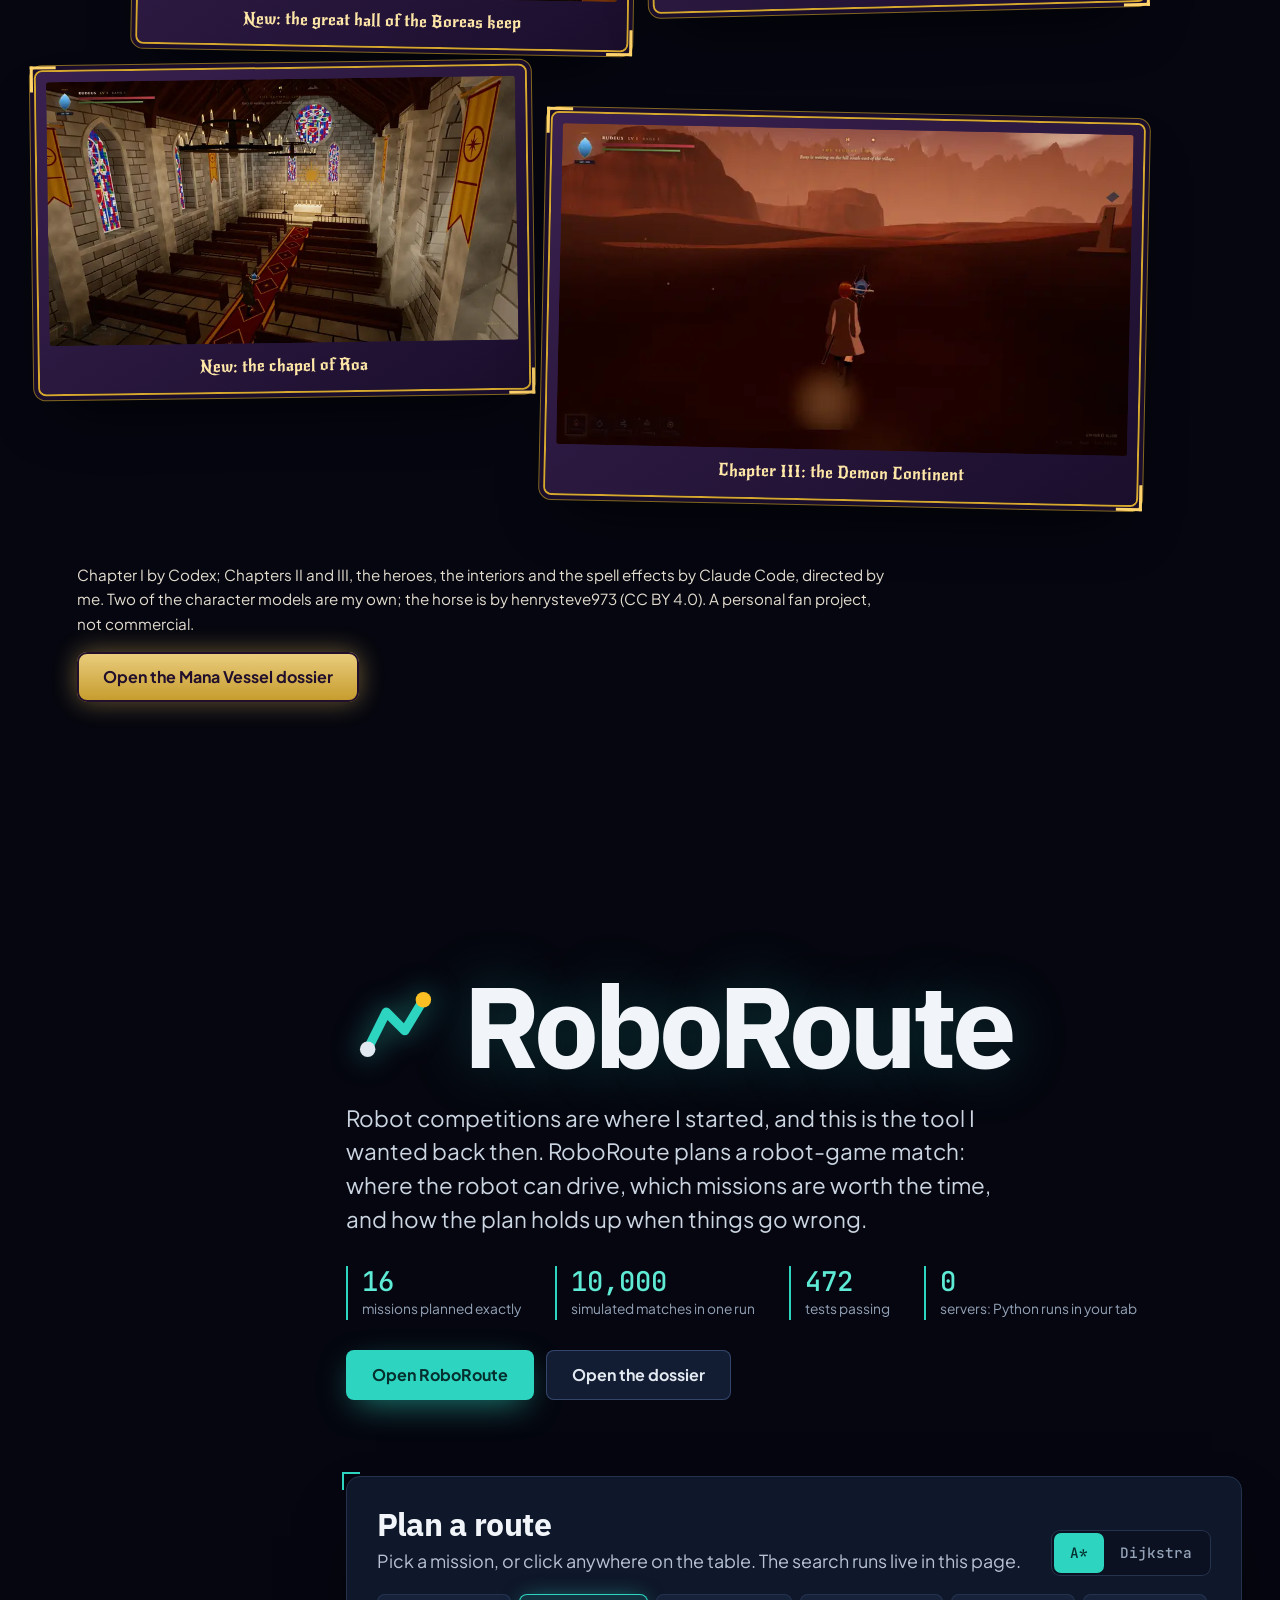
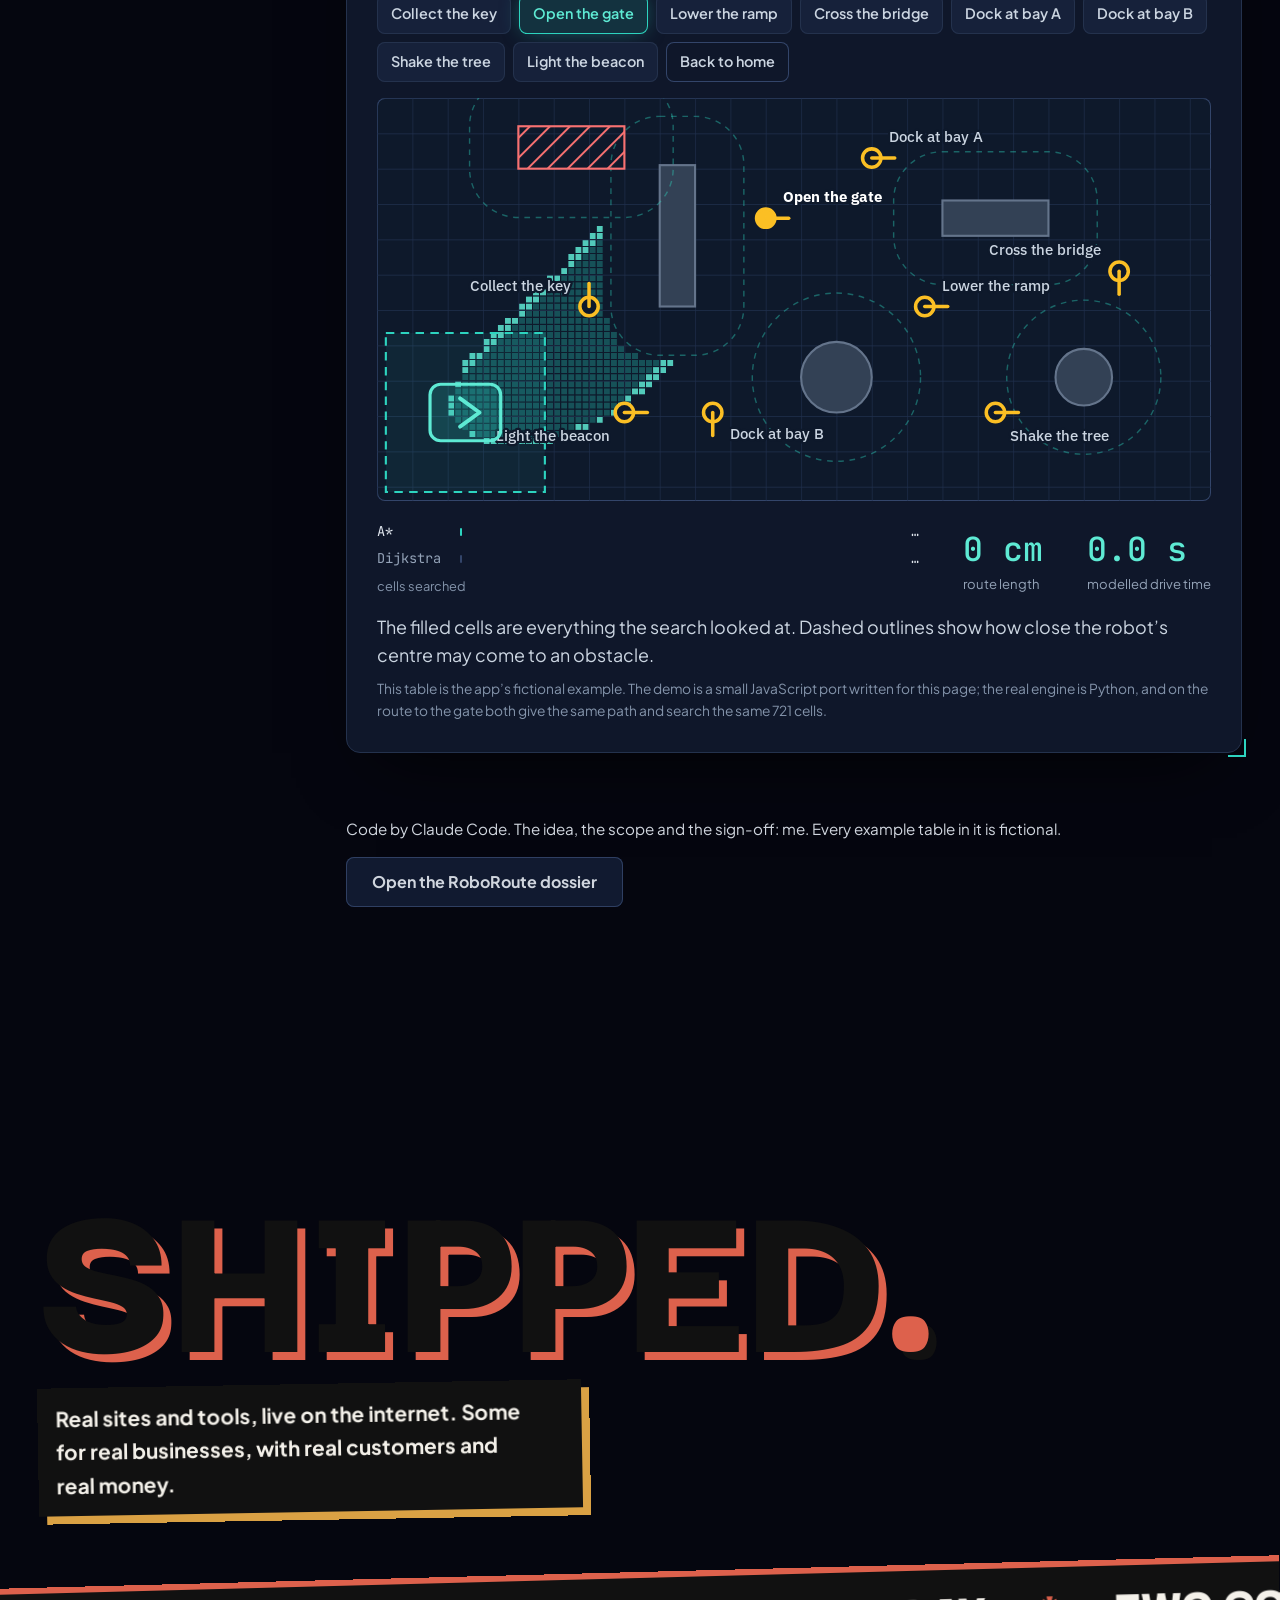
==== commit 2d7b2dca: "Fix robot greeting overlap and clarify ArchaeoSmart timeline" ====
--- a/index.html
+++ b/index.html
@@ -591,7 +591,7 @@
           <p class="sd-lead">Archaeologists in the field still write their finds on paper: fragile, unstructured, impossible to search. Our FLL innovation project was a phone app that records finds properly and keeps working with no signal.</p>
           <p class="sd-links"><a class="btn btn-dossier" href="https://semo-el.github.io/ArchaeoSmart_V2/" target="_blank" rel="noopener">Open the app<span class="vh"> (opens in a new tab)</span></a><a class="tlink" href="https://github.com/SEMO-EL/ArchaeoSmart_V2" target="_blank" rel="noopener">Code on GitHub<span class="vh"> (opens in a new tab)</span></a></p>
         </div>
-        <dl class="sd-meta"><div><dt>When</dt><dd>The 2025–26 FLL season</dd></div><div><dt>Team</dt><dd>LOGIKO. I was the oldest and the only one with competition experience; everyone else was new.</dd></div><div><dt>Result</dt><dd>1st place in Morocco, and a place at the international championship in Houston</dd></div><div><dt>Code</dt><dd>Me, starting from zero web experience</dd></div><div><dt>Stack</dt><dd>HTML, CSS, JavaScript, PWA, Leaflet, Web Speech API, QRCode.js, Canvas</dd></div></dl>
+        <dl class="sd-meta"><div><dt>When</dt><dd>The 2025–26 FLL season</dd></div><div><dt>Team</dt><dd>LOGIKO. I was the oldest and the only one with competition experience; everyone else was new.</dd></div><div><dt>Result</dt><dd>1st place in Morocco, and a place at the international championship in Houston</dd></div><div><dt>Code</dt><dd>I wrote the app’s code</dd></div><div><dt>Stack</dt><dd>HTML, CSS, JavaScript, PWA, Leaflet, Web Speech API, QRCode.js, Canvas</dd></div></dl>
       </header>
       
       <div class="sd-frames" data-group="archaeosmart" role="group" aria-label="ArchaeoSmart: 4 screens"><button type="button" class="sf is-phone" data-full="images/archaeo-home.webp" data-alt="ArchaeoSmart home screen on a phone: counters and six tool buttons" aria-label="View larger: ArchaeoSmart home screen on a phone: counters and six tool buttons"><img src="images/t/archaeo-home.webp" width="204" height="440" alt="ArchaeoSmart home screen on a phone: counters and six tool buttons" class="m" loading="lazy" decoding="async"></button><button type="button" class="sf is-phone" data-full="images/archaeo-record.webp" data-alt="New artifact form: find type, condition, site and GPS fields" aria-label="View larger: New artifact form: find type, condition, site and GPS fields"><img src="images/t/archaeo-record.webp" width="204" height="440" alt="New artifact form: find type, condition, site and GPS fields" class="m" loading="lazy" decoding="async"></button><button type="button" class="sf is-phone" data-full="images/archaeo-voice.webp" data-alt="Voice interview screen: press start to begin the guided recording" aria-label="View larger: Voice interview screen: press start to begin the guided recording"><img src="images/t/archaeo-voice.webp" width="204" height="440" alt="Voice interview screen: press start to begin the guided recording" class="m" loading="lazy" decoding="async"></button><button type="button" class="sf is-phone" data-full="images/archaeo-map.webp" data-alt="The artifact map, centred on Morocco" aria-label="View larger: The artifact map, centred on Morocco"><img src="images/t/archaeo-map.webp" width="204" height="440" alt="The artifact map, centred on Morocco" class="m" loading="lazy" decoding="async"></button></div>
@@ -600,7 +600,7 @@
       <section class="sd-row"><h3>How it works</h3><div class="sd-text"><dl class="sd-terms"><div><dt>Input</dt><dd>Spoken answers, form fields, GPS position, QR scans and sketches</dd></div><div><dt>Storage</dt><dd>Each record is saved on the device, so the app keeps working without internet</dd></div><div><dt>Finding things again</dt><dd>QR codes and searchable IDs connect a physical find to its record</dd></div></dl><p>The constraint that shaped everything was reliability in the field. The app had to keep collecting data when the network disappeared, so offline was the core of the design, not an extra.</p></div></section>
       <section class="sd-row"><h3>The hardest part</h3><div class="sd-text"><p>The voice interview, where the app asks questions and you answer out loud. Getting the Web Speech API to behave the same on iOS and Android took weeks. Safari handles microphone permissions differently from Chrome, and stopping continuous recognition from cutting people off mid-answer took a lot of attempts. It works now.</p></div></section>
       <section class="sd-row"><h3>What I’d fix</h3><div class="sd-text"><p>Records live in the browser’s storage and disappear if it’s cleared. A real version needs a sync queue, a remote database, accounts, and a way to merge two people editing the same find offline. I’d start with an event log and only reach for CRDT-style merging if collaboration became central.</p></div></section>
-      <section class="sd-row"><h3>What I learned</h3><div class="sd-text"><p>Building something that has to work in a field teaches you things you’d never look up on your own. I had no web experience when the season started, and neither did my teammates.</p></div></section>
+      <section class="sd-row"><h3>What I learned</h3><div class="sd-text"><p>I’d already built PoseSandbox, my first website, in 2024. ArchaeoSmart taught me how to build a phone app that could keep recording finds when the internet dropped out.</p></div></section>
       <p class="sd-next">Next: <a href="#work/sia" data-open="sia">SIA films</a>, two motion films</p>
     </div>
   </dialog>
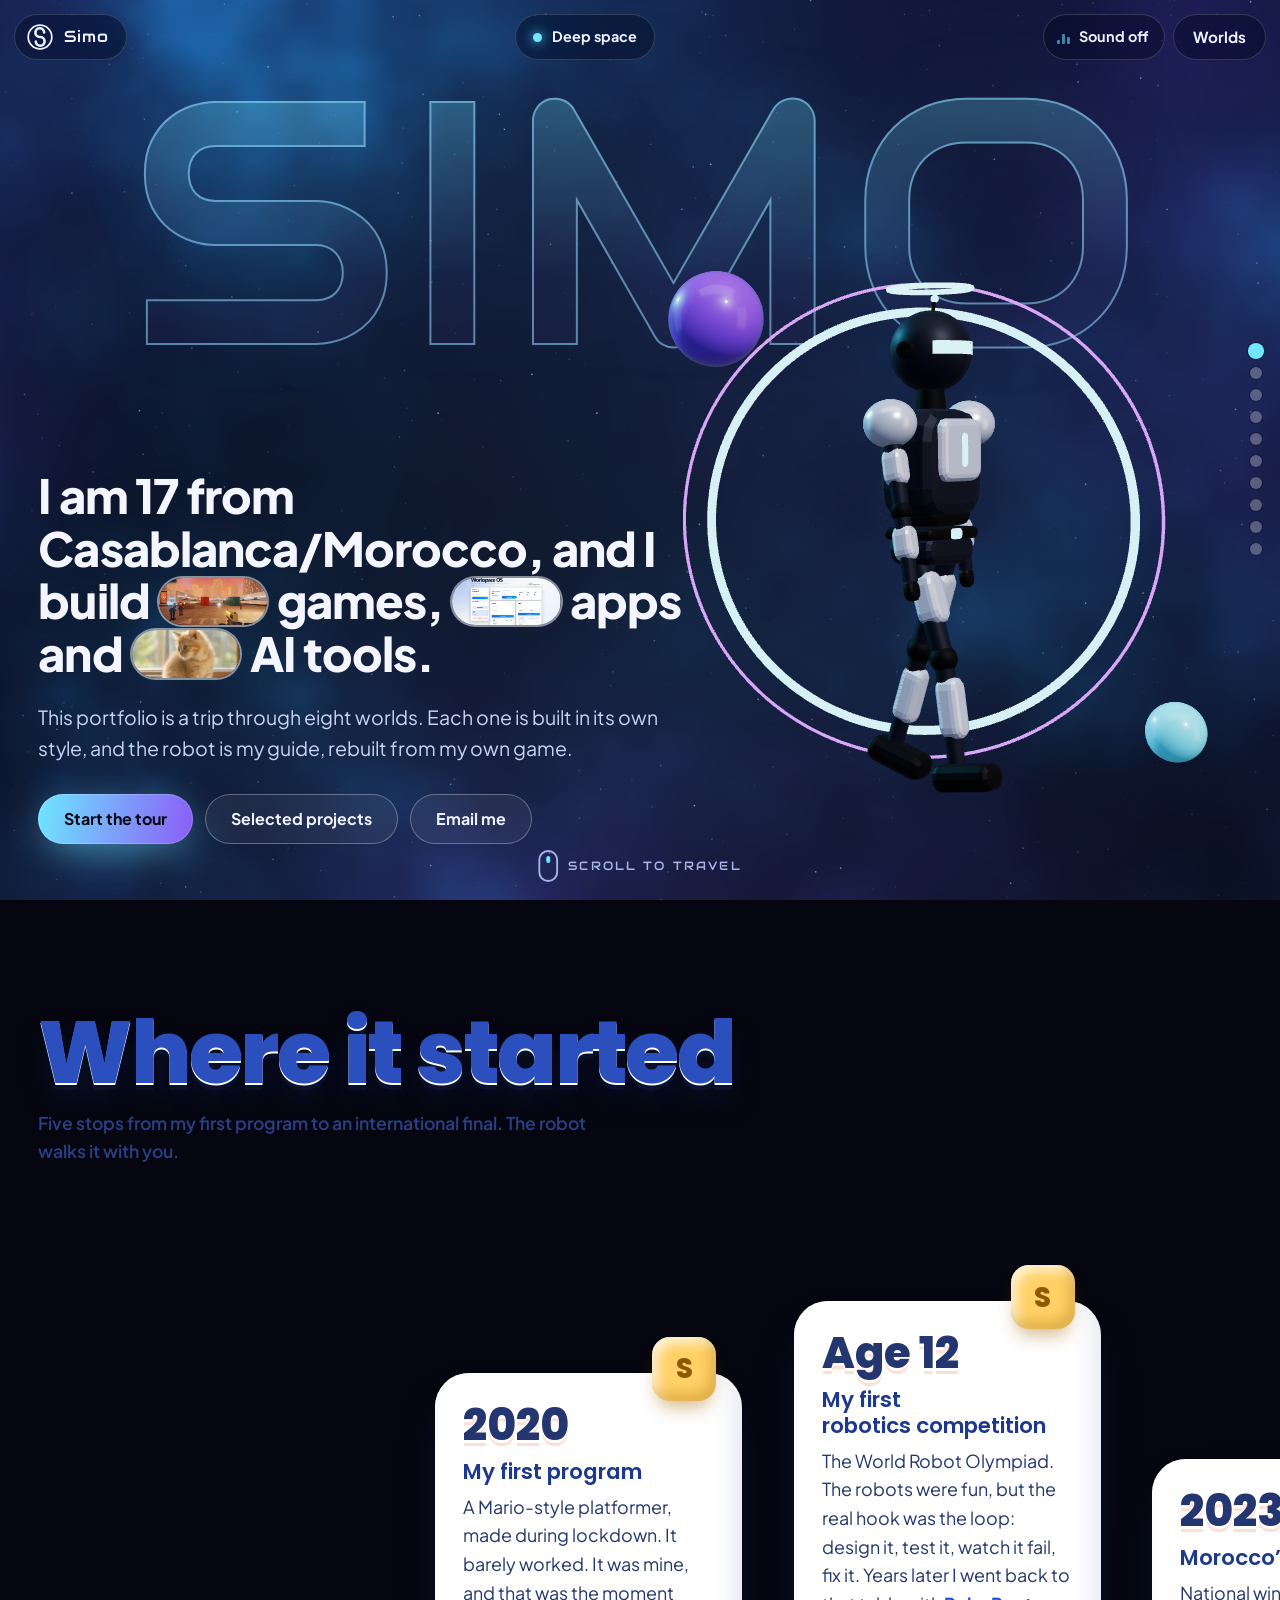
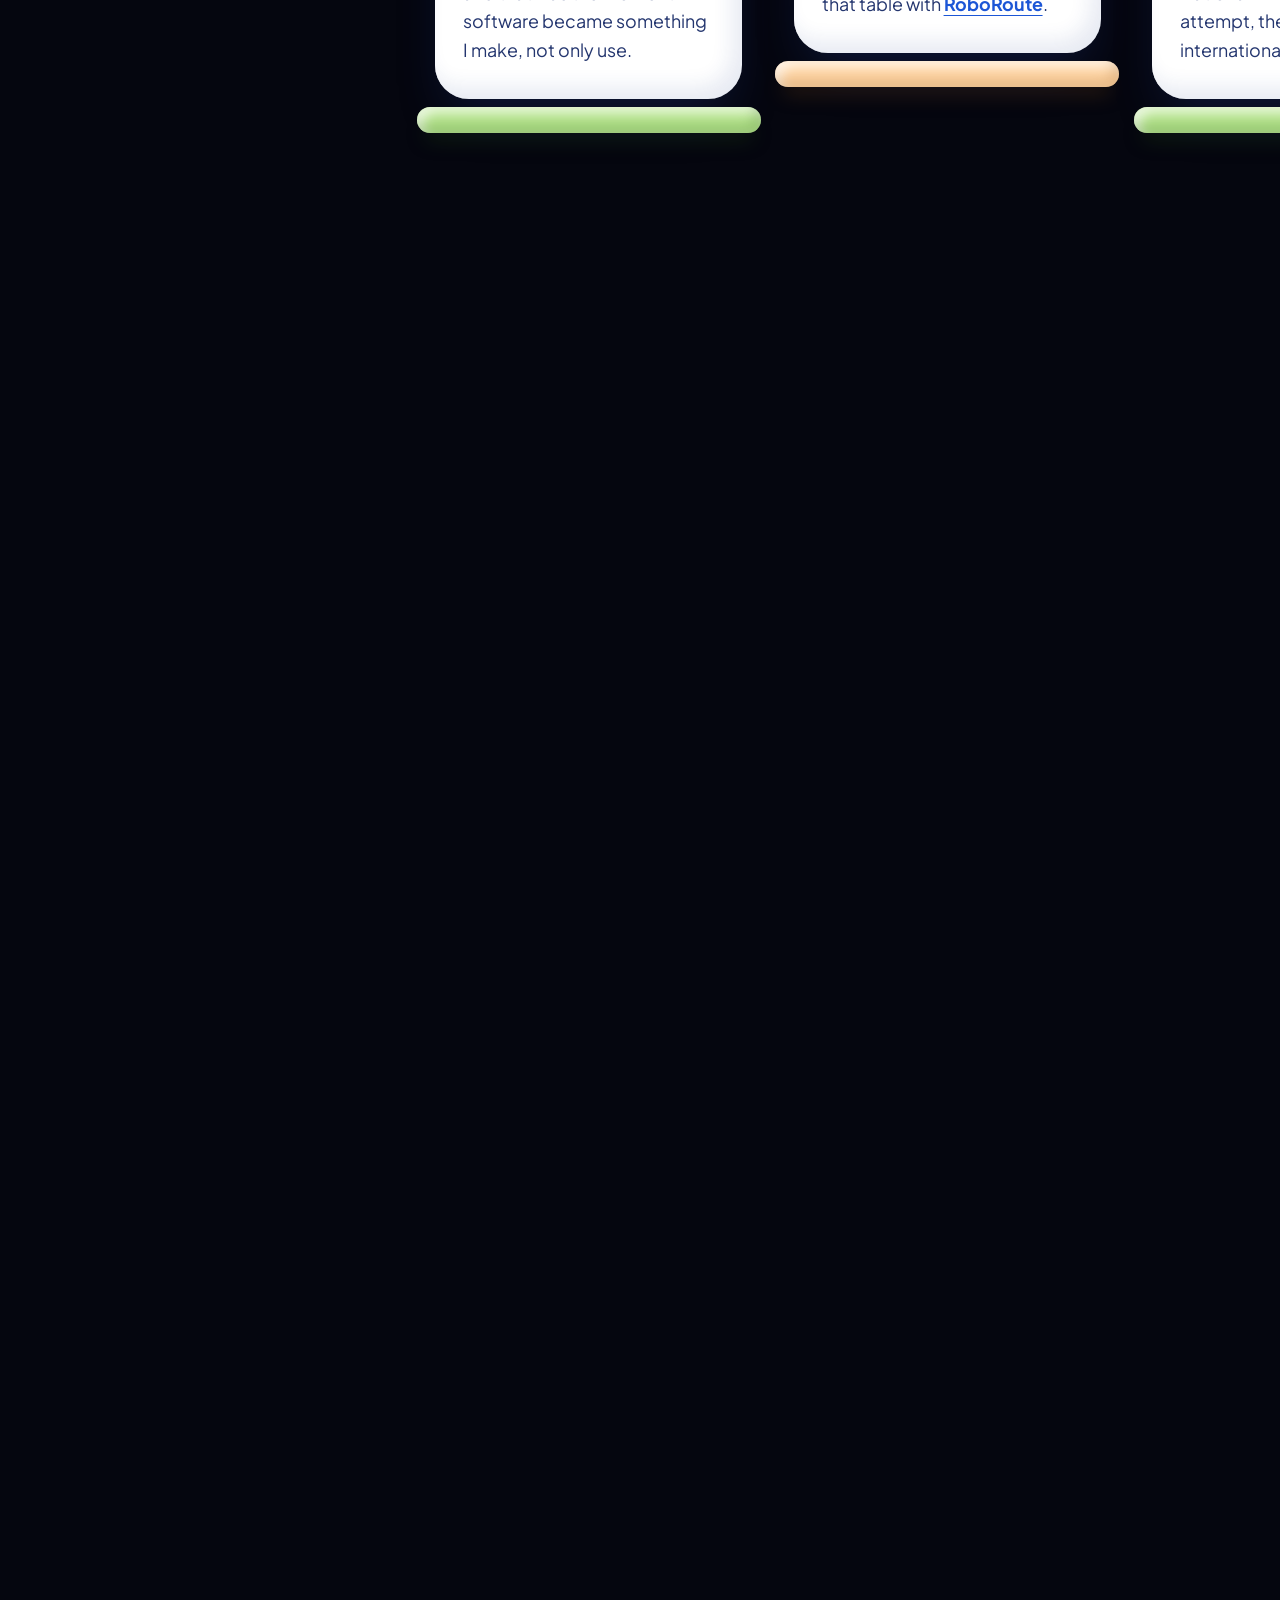
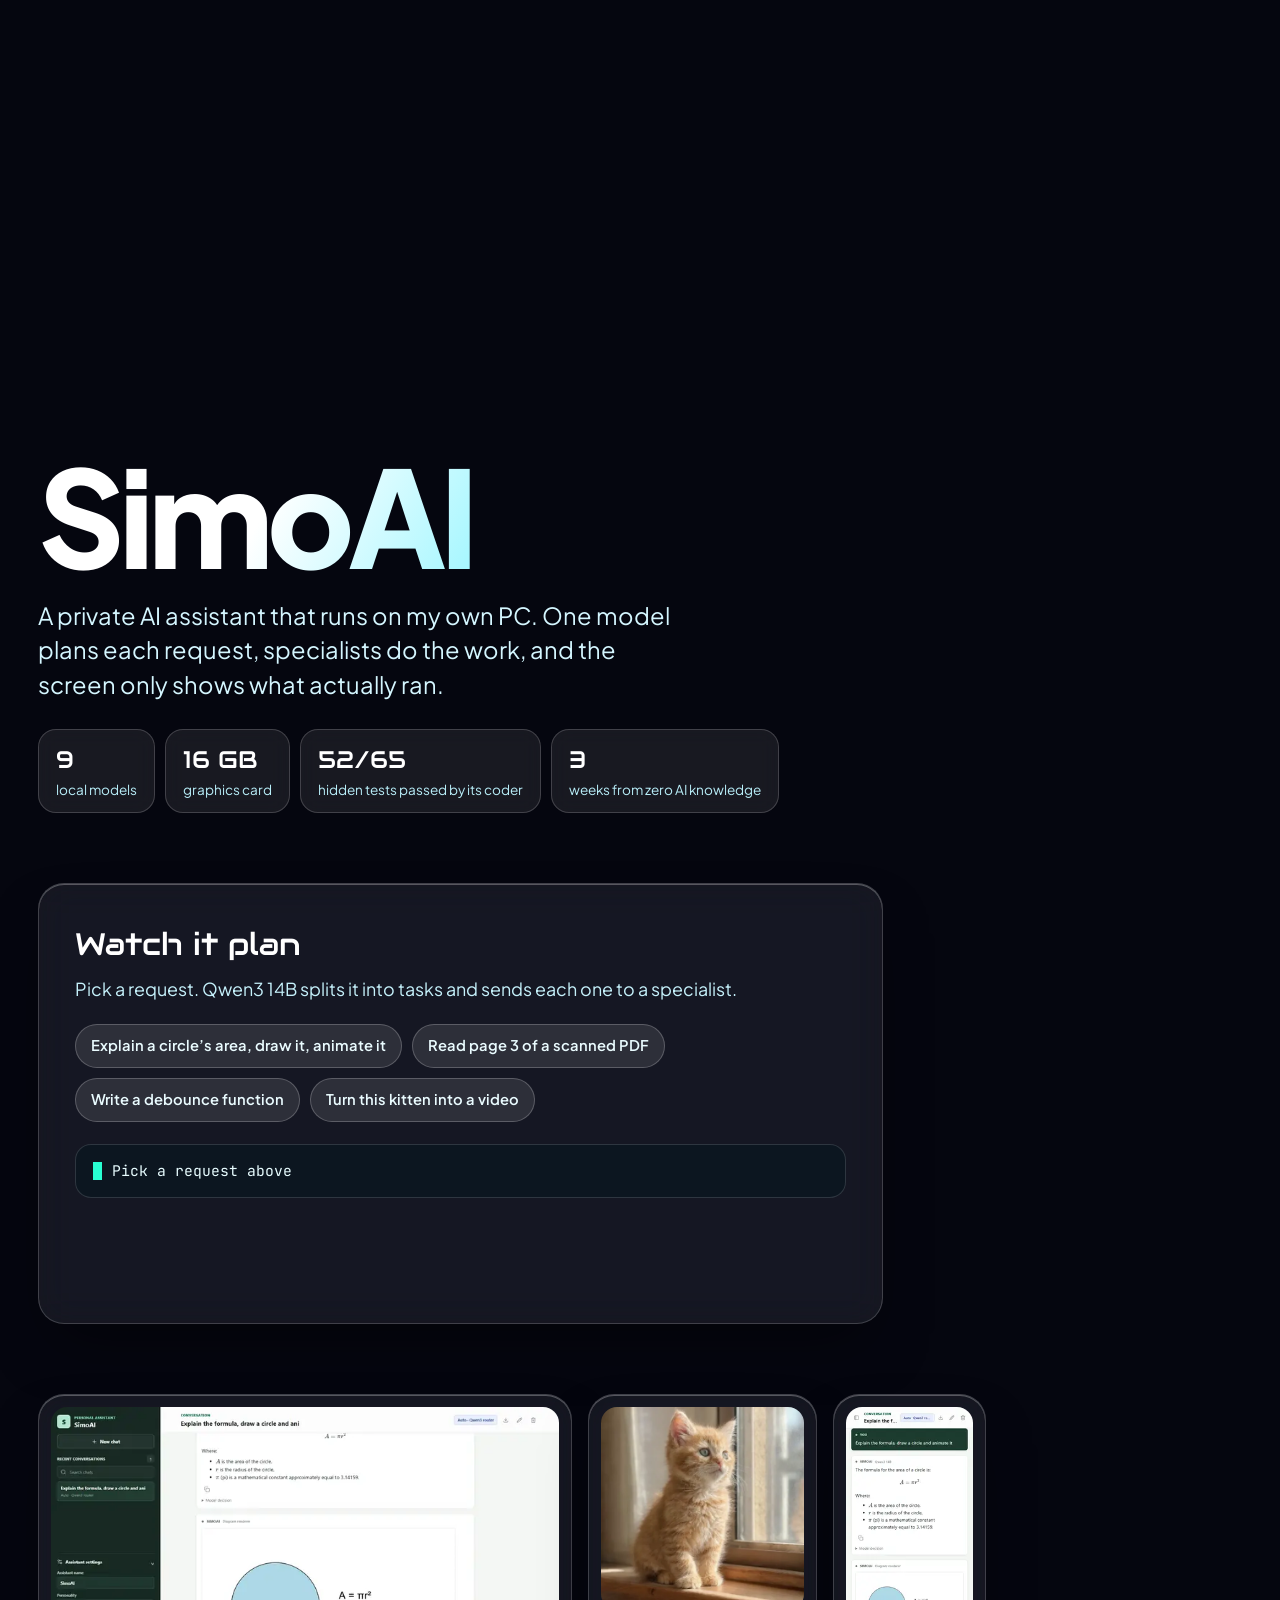
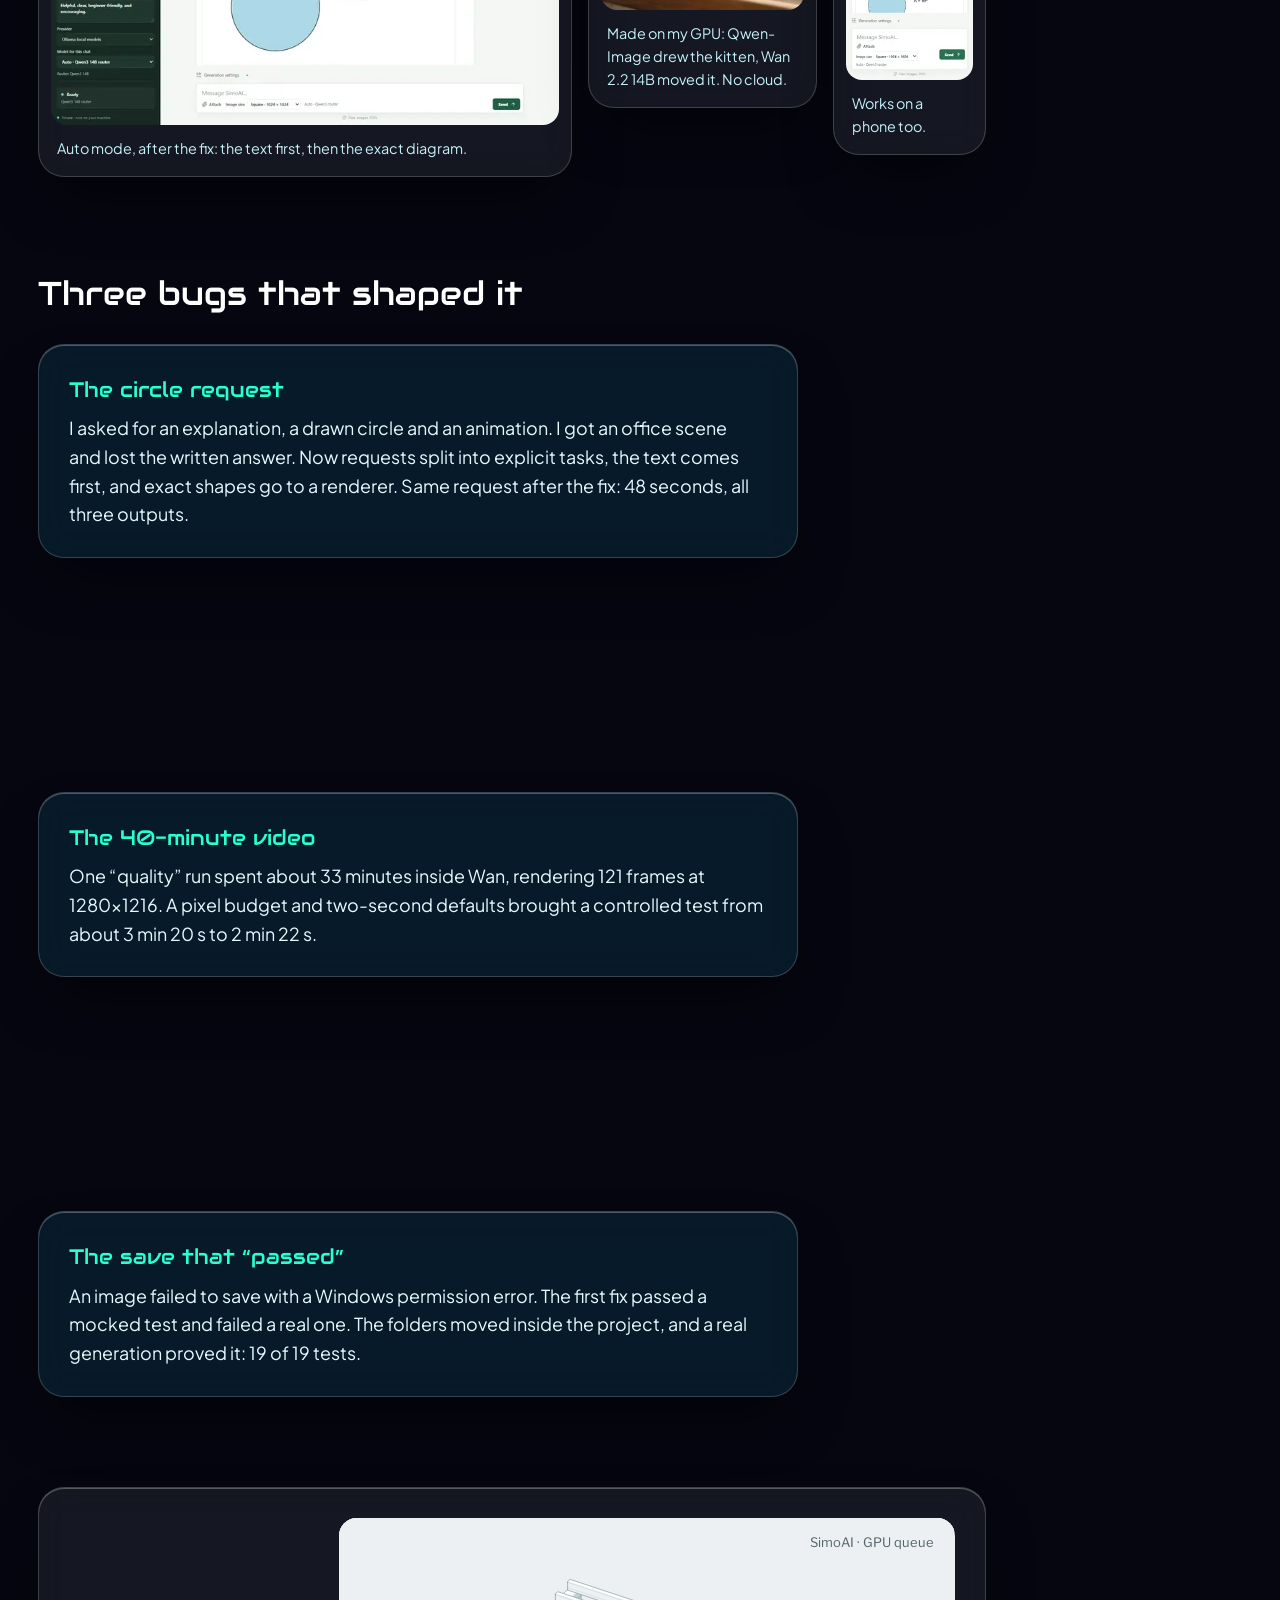
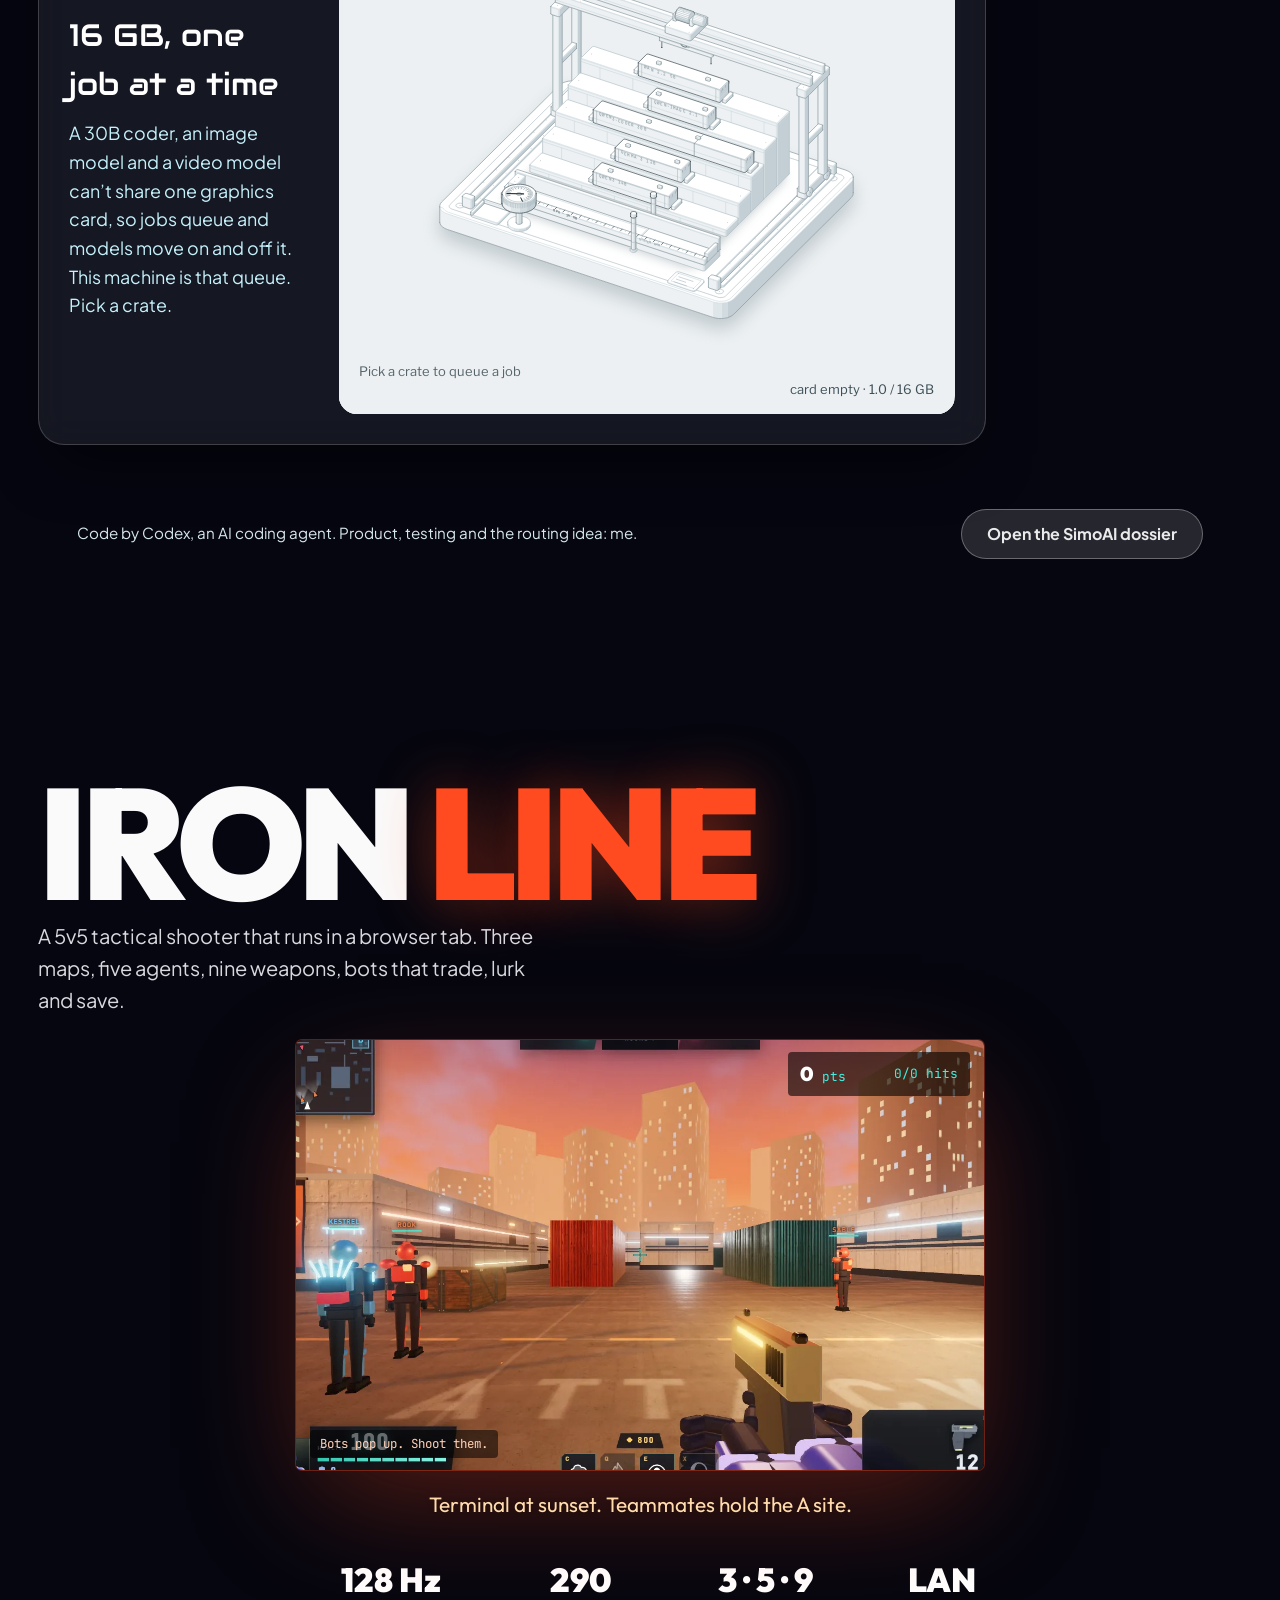
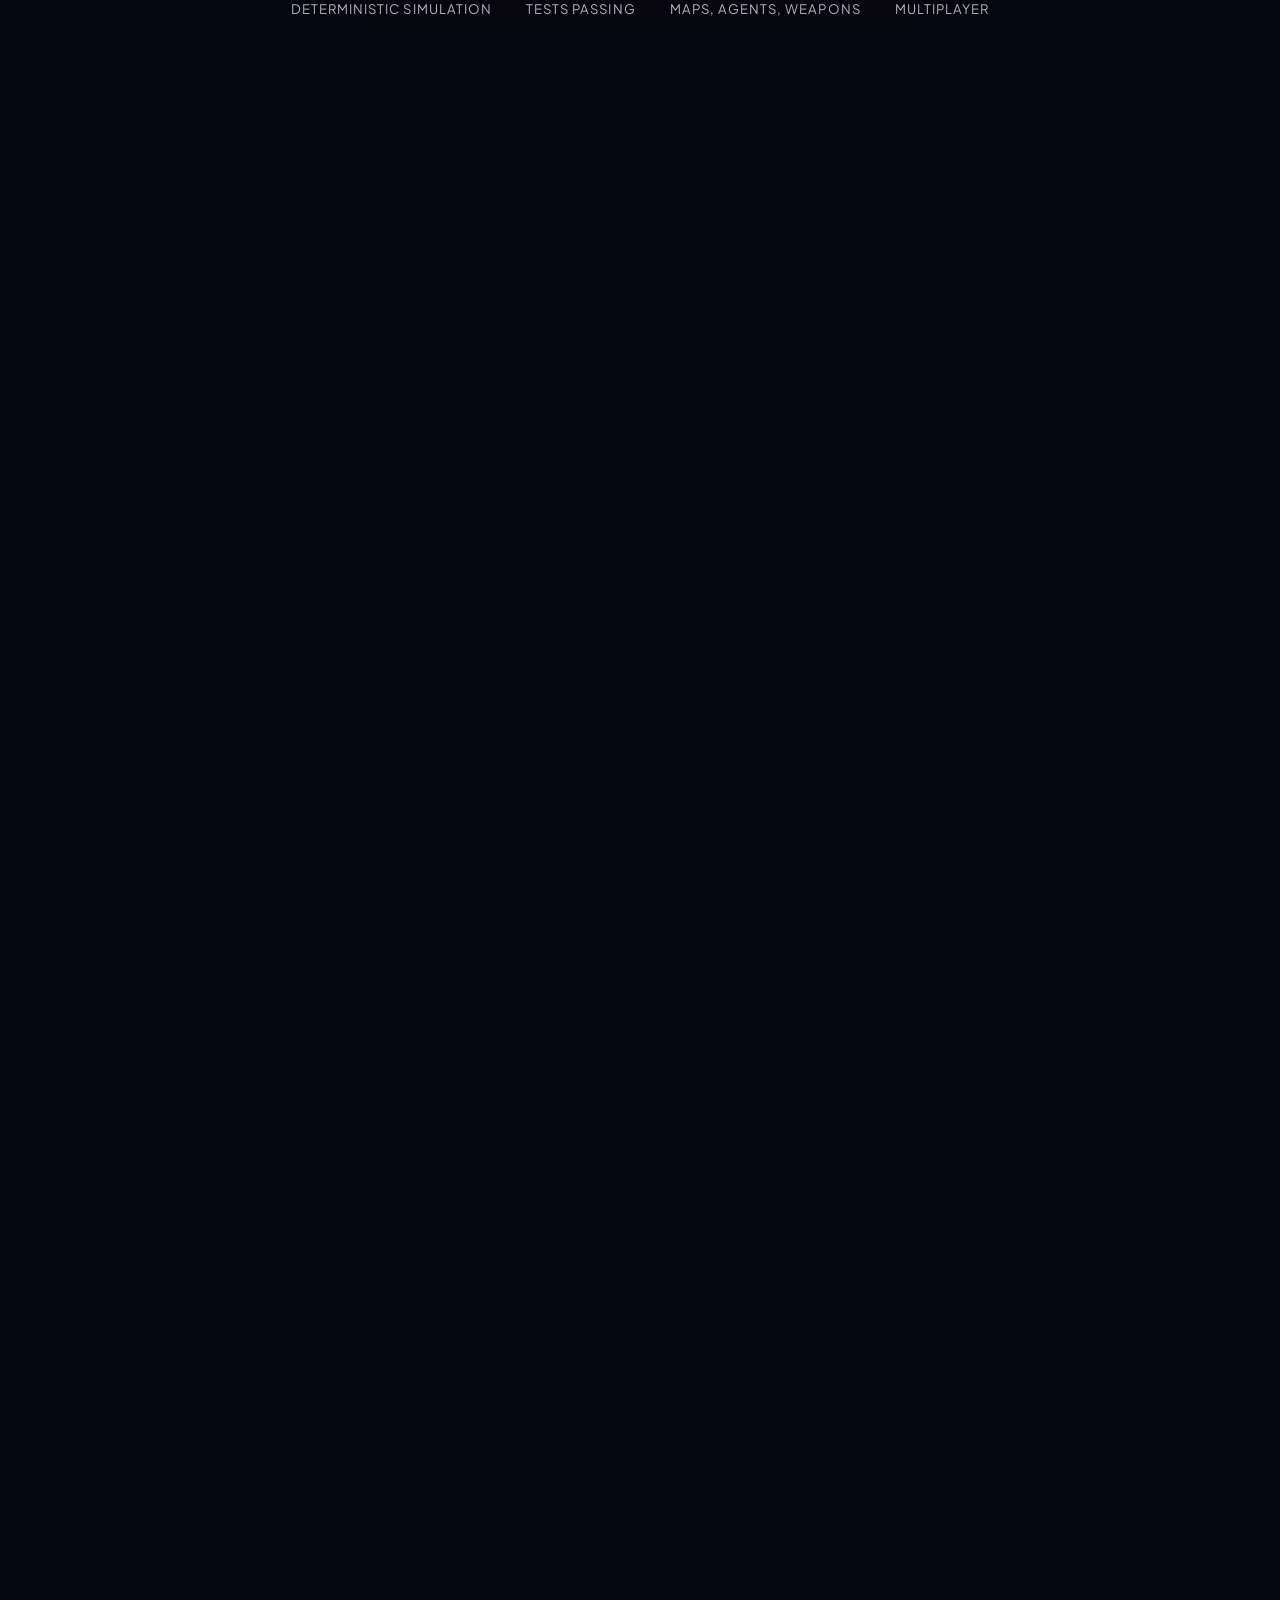
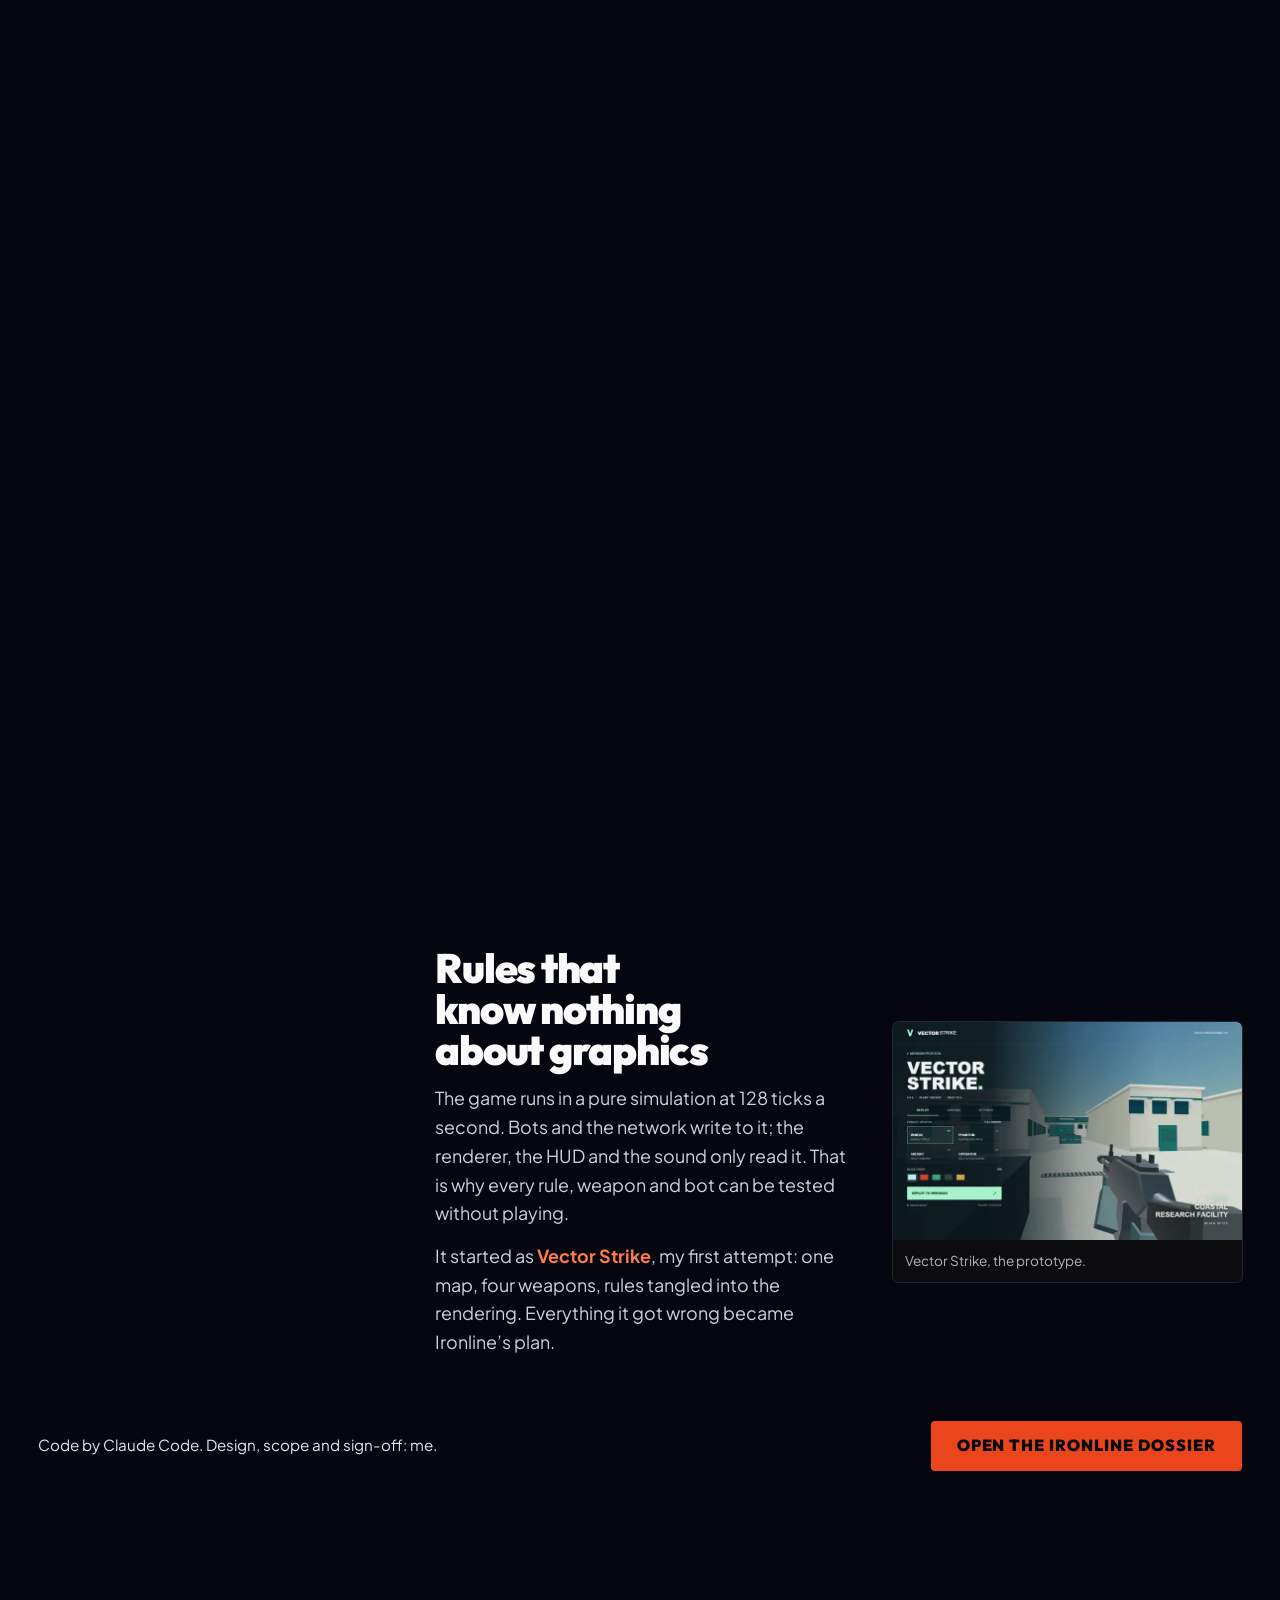
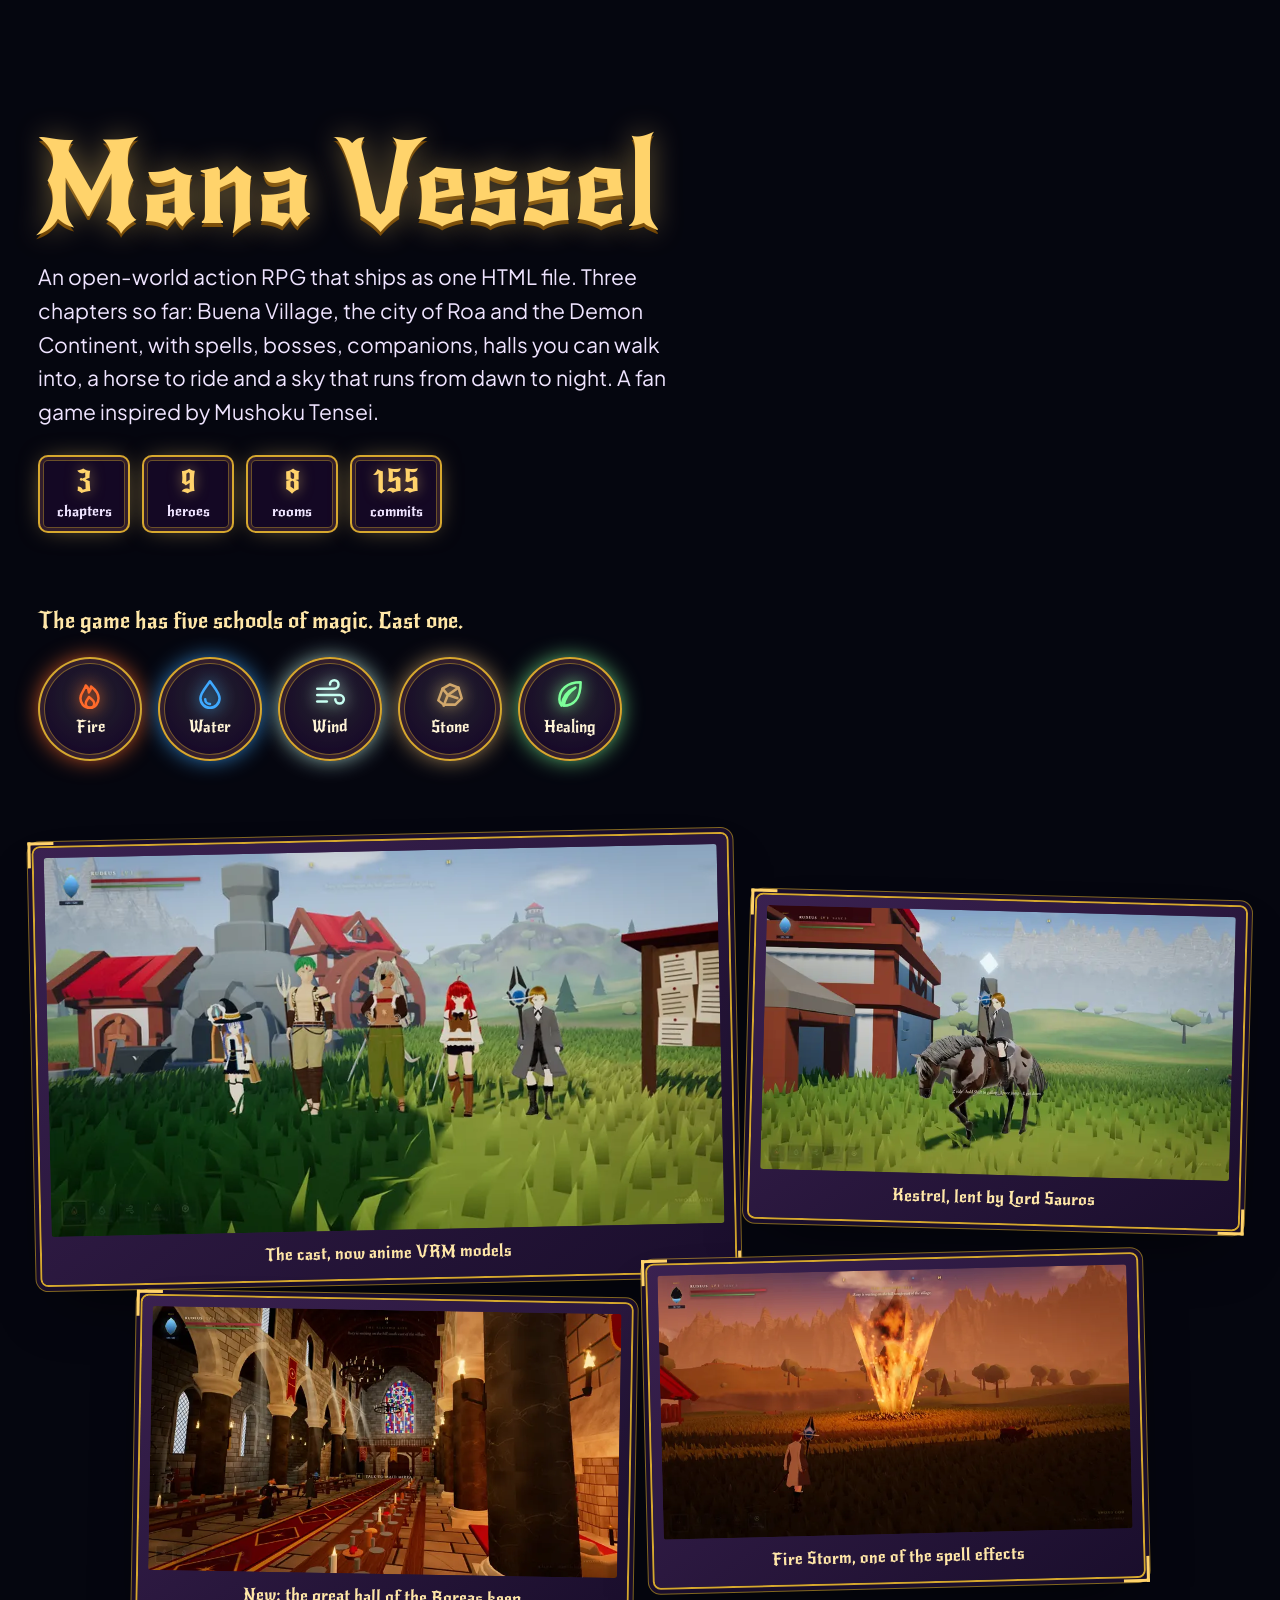
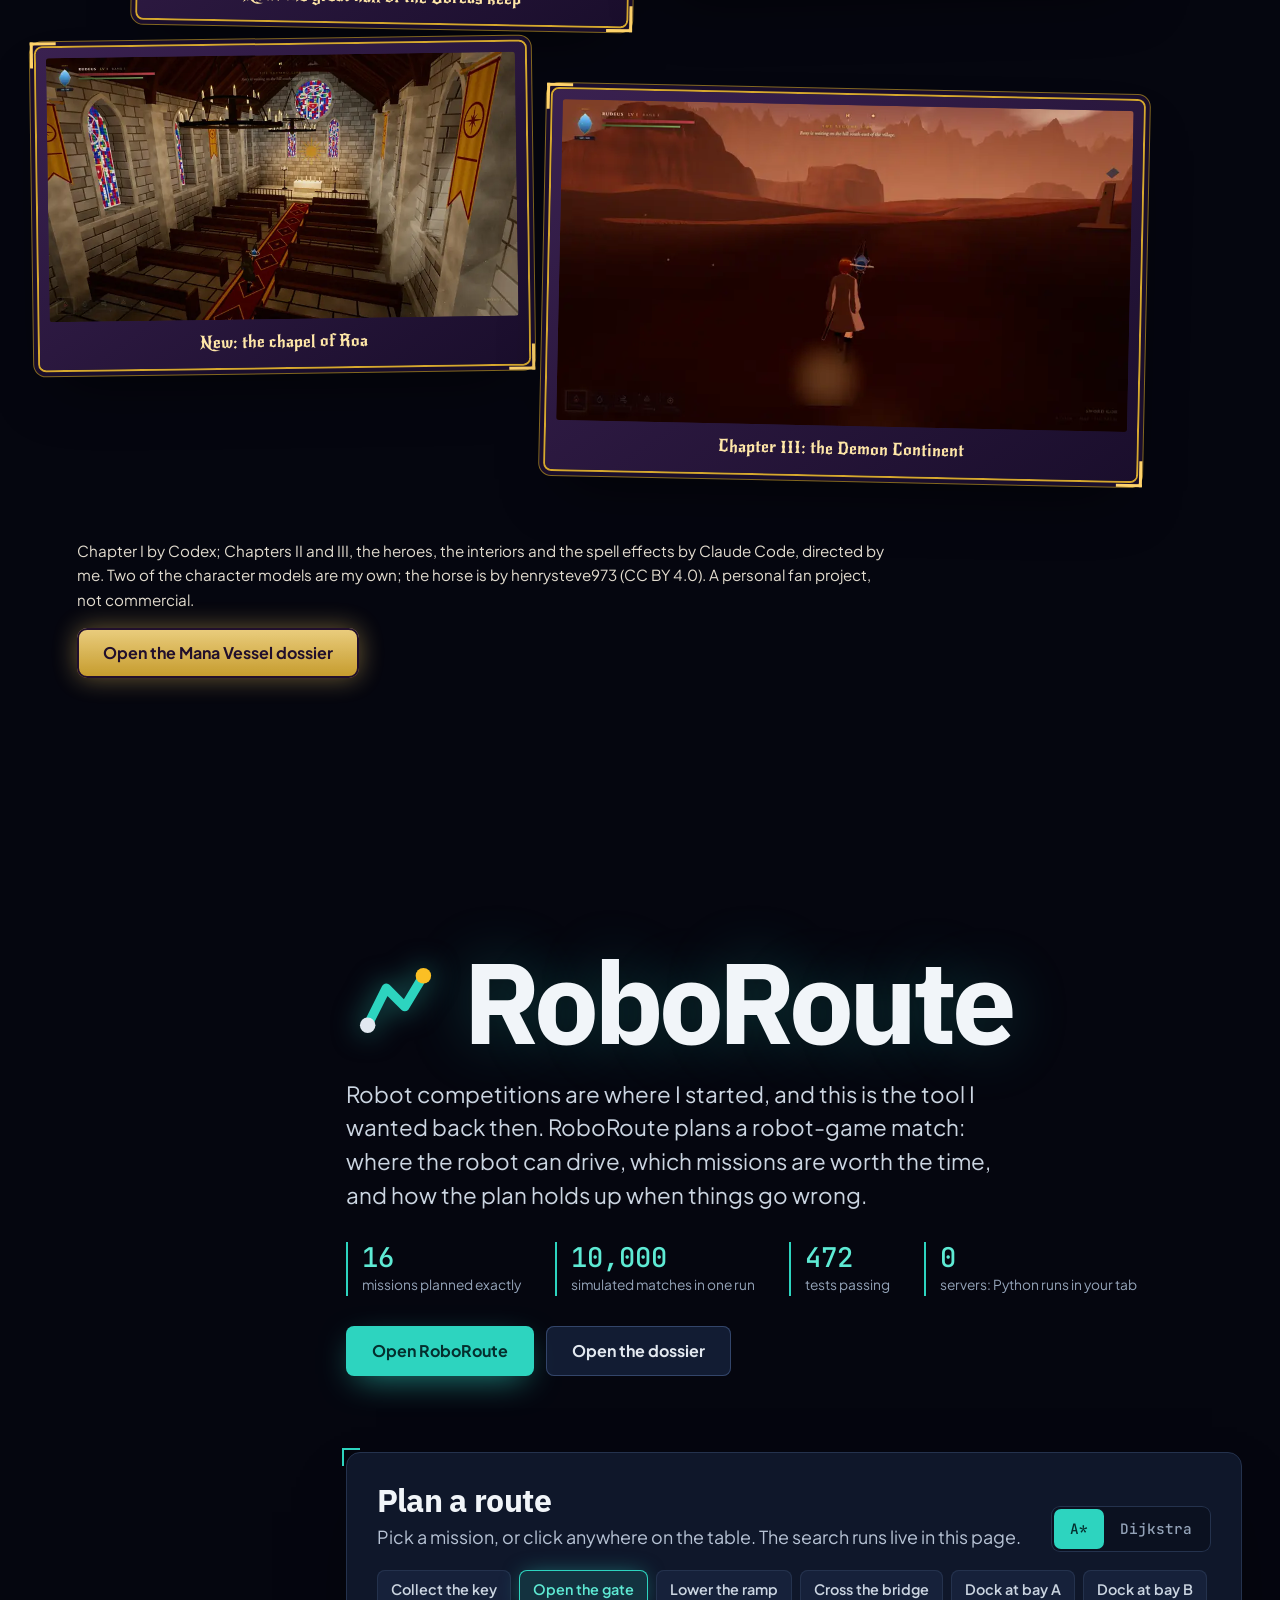
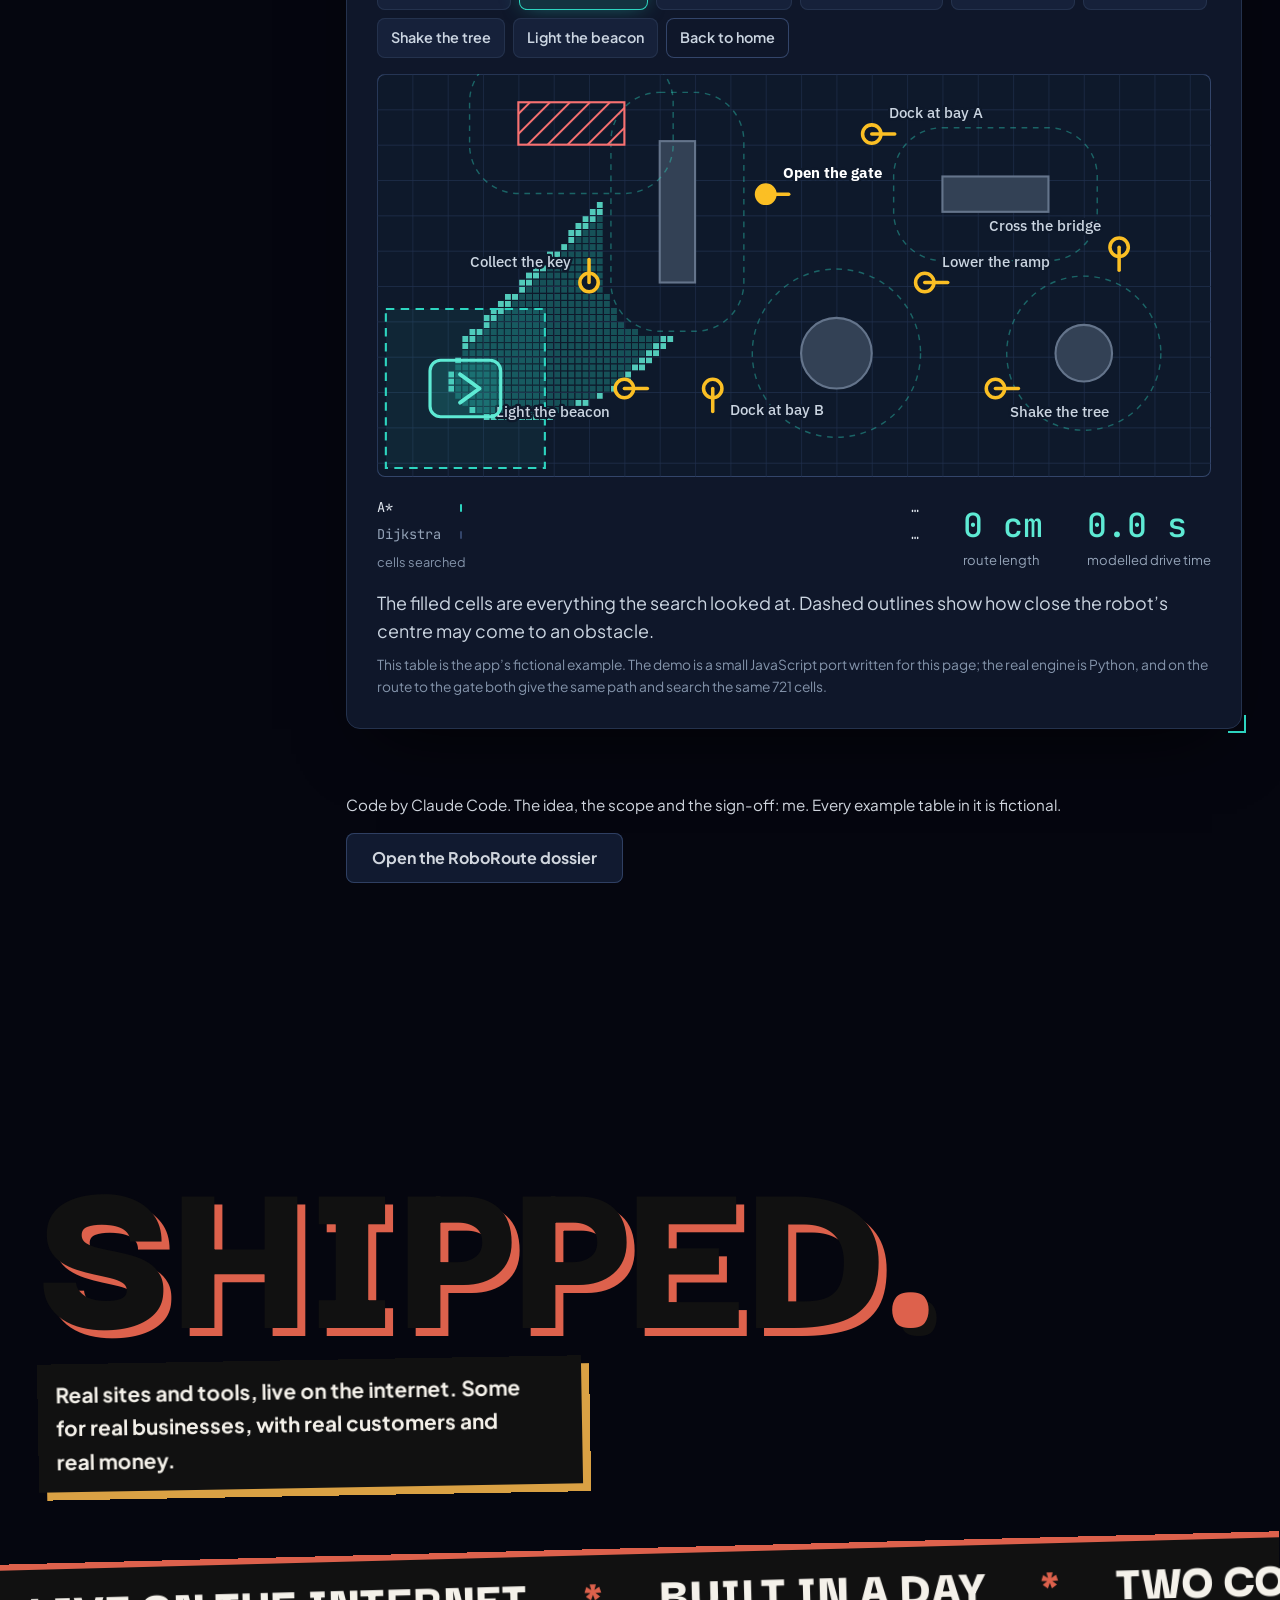
==== commit 8ca21ba8: "Selected projects page for reviewers, dossier scrolling fixed, PoseSandbox brought up to date - sele" ====
--- a/index.html
+++ b/index.html
@@ -79,6 +79,7 @@
         <p class="start-sub">This portfolio is a trip through eight worlds. Each one is built in its own style, and the robot is my guide, rebuilt from my own game.</p>
         <p class="start-act">
           <a class="btn btn-cosmic" href="#origins">Start the tour</a>
+          <a class="btn btn-ghost" href="selected/">Selected projects</a>
           <a class="btn btn-ghost" href="mailto:elomaris310@gmail.com?subject=Hi%20Simo">Email me</a>
         </p>
       </div>
@@ -371,7 +372,7 @@
             <div class="slice-text">
               <h3>PoseSandbox</h3>
               <p class="slice-desc">3D posing tool, 2024–26</p>
-              <p>My first website: pose a 3D figure in the browser and export a clean PNG. No account, no install. Version 2 gives it a real artist’s mannequin, hands and feet you can drag, your own lights and undo.</p>
+              <p>My first website: pose a 3D figure in the browser and export a clean PNG. No account, no install. Version 2 gives it a real artist’s mannequin you pose by dragging, several figures with their own proportions, and line-art, flat-value and silhouette views.</p>
               <p class="slice-acts"><a class="b-btn" href="https://semo-el.github.io/PoseSandbox-V2/" target="_blank" rel="noopener">Open PoseSandbox V2<span class="vh"> (opens in a new tab)</span></a><button class="b-btn b-btn-alt" type="button" data-open="posesandbox">Dossier</button></p>
             </div>
           </div>
@@ -441,13 +442,13 @@
       <div class="film" id="film">
         <div class="film-text">
           <h3>A launch film for PoseSandbox</h3>
-          <p>Twenty seconds for my first website. The mannequin, the gizmo and the whole interface were rebuilt in code from screenshots and animated frame by frame, with synthesised sound and a voice-over.</p>
-          <p class="small">Made with Claude Code; I set the story and the rules it had to follow.</p>
+          <p>Thirty seconds for my first website. The film runs the site’s own renderer, so the mannequin, the line-art view and the lights are the real thing, driven frame by frame and cut to a beat, with a voice-over, subtitles and synthesised music.</p>
+          <p class="small">Made with Claude Code, which also planned the cuts; I asked for the film, chose the voice and the kind of music, and signed off the result.</p>
           <span class="pow pow-c" aria-hidden="true">Sound on!</span>
         </div>
         <figure class="film-strip">
           <div class="film-screen">
-            <video id="psFilm" src="images/posesandbox-film.mp4" poster="images/posesandbox-film-poster.webp" playsinline preload="none" width="1920" height="1080" aria-label="PoseSandbox launch film, 20 seconds, with voice-over"></video>
+            <video id="psFilm" src="images/posesandbox-film.mp4" poster="images/posesandbox-film-poster.webp" playsinline preload="none" width="1920" height="1080" aria-label="PoseSandbox launch film, 30 seconds, with voice-over and subtitles"></video>
             <button class="film-play" id="psPlay" type="button"><span class="film-tri" aria-hidden="true"></span>Play with sound</button>
           </div>
         </figure>
@@ -507,7 +508,7 @@
   </footer>
 
 
-  <dialog class="sheetd" id="p-simoai" data-k="ai" aria-labelledby="p-simoai-h">
+  <dialog class="sheetd" id="p-simoai" data-k="ai" data-lenis-prevent aria-labelledby="p-simoai-h">
     <div class="sd-inner">
       <div class="sd-bar"><span class="sd-bar-name" aria-hidden="true">SimoAI</span><button class="sd-close" type="button" data-close>Close</button></div>
       <header class="sd-head">
@@ -533,7 +534,7 @@
     </div>
   </dialog>
 
-  <dialog class="sheetd" id="p-ironline" data-k="game" aria-labelledby="p-ironline-h">
+  <dialog class="sheetd" id="p-ironline" data-k="game" data-lenis-prevent aria-labelledby="p-ironline-h">
     <div class="sd-inner">
       <div class="sd-bar"><span class="sd-bar-name" aria-hidden="true">Ironline</span><button class="sd-close" type="button" data-close>Close</button></div>
       <header class="sd-head">
@@ -556,7 +557,7 @@
     </div>
   </dialog>
 
-  <dialog class="sheetd" id="p-roboroute" data-k="web" aria-labelledby="p-roboroute-h">
+  <dialog class="sheetd" id="p-roboroute" data-k="web" data-lenis-prevent aria-labelledby="p-roboroute-h">
     <div class="sd-inner">
       <div class="sd-bar"><span class="sd-bar-name" aria-hidden="true">RoboRoute</span><button class="sd-close" type="button" data-close>Close</button></div>
       <header class="sd-head">
@@ -582,7 +583,7 @@
     </div>
   </dialog>
 
-  <dialog class="sheetd" id="p-archaeosmart" data-k="web" aria-labelledby="p-archaeosmart-h">
+  <dialog class="sheetd" id="p-archaeosmart" data-k="web" data-lenis-prevent aria-labelledby="p-archaeosmart-h">
     <div class="sd-inner">
       <div class="sd-bar"><span class="sd-bar-name" aria-hidden="true">ArchaeoSmart</span><button class="sd-close" type="button" data-close>Close</button></div>
       <header class="sd-head">
@@ -605,7 +606,7 @@
     </div>
   </dialog>
 
-  <dialog class="sheetd" id="p-sia" data-k="film" aria-labelledby="p-sia-h">
+  <dialog class="sheetd" id="p-sia" data-k="film" data-lenis-prevent aria-labelledby="p-sia-h">
     <div class="sd-inner">
       <div class="sd-bar"><span class="sd-bar-name" aria-hidden="true">SIA films</span><button class="sd-close" type="button" data-close>Close</button></div>
       <header class="sd-head">
@@ -626,7 +627,7 @@
     </div>
   </dialog>
 
-  <dialog class="sheetd" id="p-svvvd" data-k="web" aria-labelledby="p-svvvd-h">
+  <dialog class="sheetd" id="p-svvvd" data-k="web" data-lenis-prevent aria-labelledby="p-svvvd-h">
     <div class="sd-inner">
       <div class="sd-bar"><span class="sd-bar-name" aria-hidden="true">SVVVD Y2K</span><button class="sd-close" type="button" data-close>Close</button></div>
       <header class="sd-head">
@@ -647,7 +648,7 @@
     </div>
   </dialog>
 
-  <dialog class="sheetd" id="p-workspace" data-k="web" aria-labelledby="p-workspace-h">
+  <dialog class="sheetd" id="p-workspace" data-k="web" data-lenis-prevent aria-labelledby="p-workspace-h">
     <div class="sd-inner">
       <div class="sd-bar"><span class="sd-bar-name" aria-hidden="true">Workspace OS</span><button class="sd-close" type="button" data-close>Close</button></div>
       <header class="sd-head">
@@ -669,7 +670,7 @@
     </div>
   </dialog>
 
-  <dialog class="sheetd" id="p-posesandbox" data-k="game" aria-labelledby="p-posesandbox-h">
+  <dialog class="sheetd" id="p-posesandbox" data-k="game" data-lenis-prevent aria-labelledby="p-posesandbox-h">
     <div class="sd-inner">
       <div class="sd-bar"><span class="sd-bar-name" aria-hidden="true">PoseSandbox</span><button class="sd-close" type="button" data-close>Close</button></div>
       <header class="sd-head">
@@ -681,18 +682,18 @@
         <dl class="sd-meta"><div><dt>When</dt><dd>2024–25, my first website. Version 2: November 2026</dd></div><div><dt>Code</dt><dd>Version 1: about 80% typed by me, with ChatGPT as a tutor that suggested which function went where and explained what each one did. Version 2: Claude Code, from the list of things I wanted to change</dd></div><div><dt>Stack</dt><dd>Three.js, WebGL, inverse kinematics, JSON save files</dd></div></dl>
       </header>
       
-      <div class="sd-frames" data-group="posesandbox" role="group" aria-label="PoseSandbox: 7 screens"><button type="button" class="sf" data-full="images/posesandbox2-home.webp" data-alt="PoseSandbox version 2: a jointed artist’s mannequin waving on a lit stage, under “Pose faster. Create better.”" aria-label="View larger: PoseSandbox version 2: a jointed artist’s mannequin waving on a lit stage, under “Pose faster. Create better.”"><img src="images/t/posesandbox2-home.webp" width="782" height="440" alt="PoseSandbox version 2: a jointed artist’s mannequin waving on a lit stage, under “Pose faster. Create better.”" class="m" loading="lazy" decoding="async"></button><button type="button" class="sf" data-video="images/posesandbox-film.mp4" data-full="images/t/posesandbox-film-poster.webp" data-alt="PoseSandbox launch film, 20 seconds, with voice-over" aria-label="View larger: PoseSandbox launch film, 20 seconds, with voice-over"><video class="m" src="images/posesandbox-film.mp4" poster="images/t/posesandbox-film-poster.webp" width="1920" height="1080" muted loop playsinline preload="none" aria-label="PoseSandbox launch film, 20 seconds, with voice-over"></video></button><button type="button" class="sf" data-full="images/posesandbox2-editor.webp" data-alt="The version 2 editor: the mannequin reaching up, with the pose library, hand shapes and undo" aria-label="View larger: The version 2 editor: the mannequin reaching up, with the pose library, hand shapes and undo"><img src="images/t/posesandbox2-editor.webp" width="782" height="440" alt="The version 2 editor: the mannequin reaching up, with the pose library, hand shapes and undo" class="m" loading="lazy" decoding="async"></button><button type="button" class="sf" data-full="images/posesandbox2-lights.webp" data-alt="Version 2: the mannequin in a guard pose under warm and pink lights, beside “Your own lights”" aria-label="View larger: Version 2: the mannequin in a guard pose under warm and pink lights, beside “Your own lights”"><img src="images/t/posesandbox2-lights.webp" width="782" height="440" alt="Version 2: the mannequin in a guard pose under warm and pink lights, beside “Your own lights”" class="m" loading="lazy" decoding="async"></button><button type="button" class="sf" data-full="images/posesandbox2-library.webp" data-alt="Version 2: the mannequin sitting, beside the pose library of 17 ready poses" aria-label="View larger: Version 2: the mannequin sitting, beside the pose library of 17 ready poses"><img src="images/t/posesandbox2-library.webp" width="782" height="440" alt="Version 2: the mannequin sitting, beside the pose library of 17 ready poses" class="m" loading="lazy" decoding="async"></button><button type="button" class="sf" data-full="images/posesandbox-editor.webp" data-alt="The 2024 original: a figure made of boxes on a grid, with selection, gizmo and reference panels" aria-label="View larger: The 2024 original: a figure made of boxes on a grid, with selection, gizmo and reference panels"><img src="images/t/posesandbox-editor.webp" width="850" height="440" alt="The 2024 original: a figure made of boxes on a grid, with selection, gizmo and reference panels" class="m" loading="lazy" decoding="async"></button><button type="button" class="sf" data-full="images/posesandbox-home.webp" data-alt="The 2024 original’s landing page: “Pose faster. Create better.”" aria-label="View larger: The 2024 original’s landing page: “Pose faster. Create better.”"><img src="images/t/posesandbox-home.webp" width="850" height="440" alt="The 2024 original’s landing page: “Pose faster. Create better.”" class="m" loading="lazy" decoding="async"></button></div>
+      <div class="sd-frames" data-group="posesandbox" role="group" aria-label="PoseSandbox: 9 screens"><button type="button" class="sf" data-full="images/posesandbox2-home.webp" data-alt="PoseSandbox version 2: a jointed artist’s mannequin waving on a lit stage, under “Pose faster. Create better.”" aria-label="View larger: PoseSandbox version 2: a jointed artist’s mannequin waving on a lit stage, under “Pose faster. Create better.”"><img src="images/t/posesandbox2-home.webp" width="782" height="440" alt="PoseSandbox version 2: a jointed artist’s mannequin waving on a lit stage, under “Pose faster. Create better.”" class="m" loading="lazy" decoding="async"></button><button type="button" class="sf" data-video="images/posesandbox-film.mp4" data-full="images/t/posesandbox-film-poster.webp" data-alt="PoseSandbox launch film, 30 seconds, with voice-over and subtitles" aria-label="View larger: PoseSandbox launch film, 30 seconds, with voice-over and subtitles"><video class="m" src="images/posesandbox-film.mp4" poster="images/t/posesandbox-film-poster.webp" width="1920" height="1080" muted loop playsinline preload="none" aria-label="PoseSandbox launch film, 30 seconds, with voice-over and subtitles"></video></button><button type="button" class="sf" data-full="images/posesandbox3-ink.webp" data-alt="Version 2 after the November upgrade: three figures with different proportions, drawn as line art by the Ink look" aria-label="View larger: Version 2 after the November upgrade: three figures with different proportions, drawn as line art by the Ink look"><img src="images/t/posesandbox3-ink.webp" width="704" height="440" alt="Version 2 after the November upgrade: three figures with different proportions, drawn as line art by the Ink look" class="m" loading="lazy" decoding="async"></button><button type="button" class="sf" data-full="images/posesandbox3-values.webp" data-alt="The same three figures in the Values look: four flat tones for studying light" aria-label="View larger: The same three figures in the Values look: four flat tones for studying light"><img src="images/t/posesandbox3-values.webp" width="704" height="440" alt="The same three figures in the Values look: four flat tones for studying light" class="m" loading="lazy" decoding="async"></button><button type="button" class="sf" data-full="images/posesandbox2-editor.webp" data-alt="The version 2 editor: the mannequin reaching up, with the pose library, hand shapes and undo" aria-label="View larger: The version 2 editor: the mannequin reaching up, with the pose library, hand shapes and undo"><img src="images/t/posesandbox2-editor.webp" width="782" height="440" alt="The version 2 editor: the mannequin reaching up, with the pose library, hand shapes and undo" class="m" loading="lazy" decoding="async"></button><button type="button" class="sf" data-full="images/posesandbox2-lights.webp" data-alt="Version 2: the mannequin in a guard pose under warm and pink lights, beside “Your own lights”" aria-label="View larger: Version 2: the mannequin in a guard pose under warm and pink lights, beside “Your own lights”"><img src="images/t/posesandbox2-lights.webp" width="782" height="440" alt="Version 2: the mannequin in a guard pose under warm and pink lights, beside “Your own lights”" class="m" loading="lazy" decoding="async"></button><button type="button" class="sf" data-full="images/posesandbox2-library.webp" data-alt="Version 2: the mannequin sitting, beside the pose library as it was at launch" aria-label="View larger: Version 2: the mannequin sitting, beside the pose library as it was at launch"><img src="images/t/posesandbox2-library.webp" width="782" height="440" alt="Version 2: the mannequin sitting, beside the pose library as it was at launch" class="m" loading="lazy" decoding="async"></button><button type="button" class="sf" data-full="images/posesandbox-editor.webp" data-alt="The 2024 original: a figure made of boxes on a grid, with selection, gizmo and reference panels" aria-label="View larger: The 2024 original: a figure made of boxes on a grid, with selection, gizmo and reference panels"><img src="images/t/posesandbox-editor.webp" width="850" height="440" alt="The 2024 original: a figure made of boxes on a grid, with selection, gizmo and reference panels" class="m" loading="lazy" decoding="async"></button><button type="button" class="sf" data-full="images/posesandbox-home.webp" data-alt="The 2024 original’s landing page: “Pose faster. Create better.”" aria-label="View larger: The 2024 original’s landing page: “Pose faster. Create better.”"><img src="images/t/posesandbox-home.webp" width="850" height="440" alt="The 2024 original’s landing page: “Pose faster. Create better.”" class="m" loading="lazy" decoding="async"></button></div>
       
       <section class="sd-row"><h3>Version 1: how it works</h3><div class="sd-text"><dl class="sd-terms"><div><dt>Interface</dt><dd>Tool buttons, modes, save and load, reference image, export</dd></div><div><dt>Interaction</dt><dd>Mouse input turned into 3D intent with raycasting, selection and transform controls</dd></div><div><dt>Rendering</dt><dd>The Three.js scene, camera, lights, body parts, props and redraw loop</dd></div></dl><ol class="sd-steps" aria-label="What happens on a click"><li>Click</li><li>Raycast</li><li>Select a joint</li><li>Transform</li><li>Render</li><li>Export or save</li></ol><p>Showing a 3D model was the easy part. The real problem was turning a 2D click or drag into a predictable 3D move, while keeping the camera, joint selection and transforms from fighting each other. Keys 1 to 4 switch between rotate, move, orbit and scale.</p></div></section>
       <section class="sd-row"><h3>Why Three.js</h3><div class="sd-text"><p>Raw WebGL would have meant spending the whole project on shaders and buffers. Three.js gave me a scene graph, camera controls, lights and loaders, so I could work on the harder problem: making 3D posing understandable to people who aren’t technical.</p></div></section>
       <section class="sd-row"><h3>Trade-offs</h3><div class="sd-text"><p>It uses a hand-built joint hierarchy instead of a full skeletal rig. That made it buildable as a first 3D app, but rotations can feel mechanical, and complex poses take more work than inverse kinematics would.</p></div></section>
       <section class="sd-row"><h3>What I wanted to change</h3><div class="sd-text"><p>A real rig with inverse kinematics, undo and redo, cleaner separation between rendering and interface code, and limits that keep heavy scenes fast. The biggest lesson of version 1: interactive tools are mostly state problems, and confusing state makes a confusing tool.</p></div></section>
-      <section class="sd-row"><h3>Version 2</h3><div class="sd-text"><p>In November 2026 I went back to that list.</p><ul class="sd-list"><li><b>A real mannequin:</b> the jointed figure artists keep on a desk, with ball shoulders, five fingers on each hand and seven hand shapes. The model is Quaternius’s CC0 mannequin.</li><li><b>Inverse kinematics:</b> drag a hand or a foot and the whole limb follows, with the feet staying planted when the body moves.</li><li><b>17 ready poses</b>, mirror, symmetry and random.</li><li><b>Your own lights:</b> point and spot lights you place, colour and aim, on top of the studio presets.</li><li><b>Undo and redo</b> for everything.</li><li><b>A clean export:</b> the PNG no longer shows the gizmo, the grid or the selection outline.</li><li>A layout that works on a phone, and keyboard shortcuts that no longer fire while you type a note.</li></ul><p>Two figures didn’t make it. I tried a sculpted mannequin and then a realistic human body, and rejected both: the first had rough shoulders, the second looked wrong for a posing tool. The classic wooden-doll look stayed.</p></div></section>
+      <section class="sd-row"><h3>Version 2</h3><div class="sd-text"><p>In November 2026 I went back to that list.</p><ul class="sd-list"><li><b>A real mannequin:</b> the jointed figure artists keep on a desk, with ball shoulders, five fingers on each hand and seven hand shapes. The model is Quaternius’s CC0 mannequin.</li><li><b>Pose by dragging:</b> pull a hand or a foot and the whole limb follows, with elbows and knees that bend one way only and feet that stay planted when the body moves.</li><li><b>46 ready poses</b> in four groups, mirror, symmetry and random.</li><li><b>Several figures</b> in one scene, each with its own body proportions, from heroic to chibi.</li><li><b>Three ways to look:</b> Values (four flat tones), Ink (line art) and Silhouette, plus a mirror flip and framing guides.</li><li><b>Gesture practice:</b> timed poses with a countdown, the way life-drawing classes run.</li><li><b>A share link</b> that carries the whole scene, and a turntable video export.</li><li><b>Your own lights:</b> point and spot lights you place, colour and aim, on top of the studio presets and seven portrait patterns such as Rembrandt and split.</li><li><b>Undo and redo</b> for everything.</li><li><b>A clean export:</b> the PNG no longer shows the gizmo, the grid or the selection outline.</li><li>A layout that works on a phone, and keyboard shortcuts that no longer fire while you type a note.</li></ul><p>Two figures didn’t make it. I tried a sculpted mannequin and then a realistic human body, and rejected both: the first had rough shoulders, the second looked wrong for a posing tool. The classic wooden-doll look stayed.</p></div></section>
       <p class="sd-next">Next: <a href="#work/mana" data-open="mana">Mana Vessel</a>, open-world fantasy rpg</p>
     </div>
   </dialog>
 
-  <dialog class="sheetd" id="p-mana" data-k="game" aria-labelledby="p-mana-h">
+  <dialog class="sheetd" id="p-mana" data-k="game" data-lenis-prevent aria-labelledby="p-mana-h">
     <div class="sd-inner">
       <div class="sd-bar"><span class="sd-bar-name" aria-hidden="true">Mana Vessel</span><button class="sd-close" type="button" data-close>Close</button></div>
       <header class="sd-head">
@@ -715,7 +716,7 @@
     </div>
   </dialog>
 
-  <dialog class="sheetd" id="p-differential" data-k="film" aria-labelledby="p-differential-h">
+  <dialog class="sheetd" id="p-differential" data-k="film" data-lenis-prevent aria-labelledby="p-differential-h">
     <div class="sd-inner">
       <div class="sd-bar"><span class="sd-bar-name" aria-hidden="true">Open differential</span><button class="sd-close" type="button" data-close>Close</button></div>
       <header class="sd-head">
@@ -734,7 +735,7 @@
     </div>
   </dialog>
 
-  <dialog class="sheetd" id="p-evenly" data-k="web" aria-labelledby="p-evenly-h">
+  <dialog class="sheetd" id="p-evenly" data-k="web" data-lenis-prevent aria-labelledby="p-evenly-h">
     <div class="sd-inner">
       <div class="sd-bar"><span class="sd-bar-name" aria-hidden="true">Evenly</span><button class="sd-close" type="button" data-close>Close</button></div>
       <header class="sd-head">
@@ -754,7 +755,7 @@
     </div>
   </dialog>
 
-  <dialog class="sheetd" id="p-vector" data-k="game" aria-labelledby="p-vector-h">
+  <dialog class="sheetd" id="p-vector" data-k="game" data-lenis-prevent aria-labelledby="p-vector-h">
     <div class="sd-inner">
       <div class="sd-bar"><span class="sd-bar-name" aria-hidden="true">Vector Strike</span><button class="sd-close" type="button" data-close>Close</button></div>
       <header class="sd-head">
@@ -773,7 +774,7 @@
     </div>
   </dialog>
 
-  <dialog class="sheetd" id="p-nakama" data-k="web" aria-labelledby="p-nakama-h">
+  <dialog class="sheetd" id="p-nakama" data-k="web" data-lenis-prevent aria-labelledby="p-nakama-h">
     <div class="sd-inner">
       <div class="sd-bar"><span class="sd-bar-name" aria-hidden="true">Nakama Store</span><button class="sd-close" type="button" data-close>Close</button></div>
       <header class="sd-head">
@@ -791,7 +792,7 @@
     </div>
   </dialog>
 
-  <dialog class="sheetd" id="p-sunset" data-k="web" aria-labelledby="p-sunset-h">
+  <dialog class="sheetd" id="p-sunset" data-k="web" data-lenis-prevent aria-labelledby="p-sunset-h">
     <div class="sd-inner">
       <div class="sd-bar"><span class="sd-bar-name" aria-hidden="true">Sunset Event</span><button class="sd-close" type="button" data-close>Close</button></div>
       <header class="sd-head">
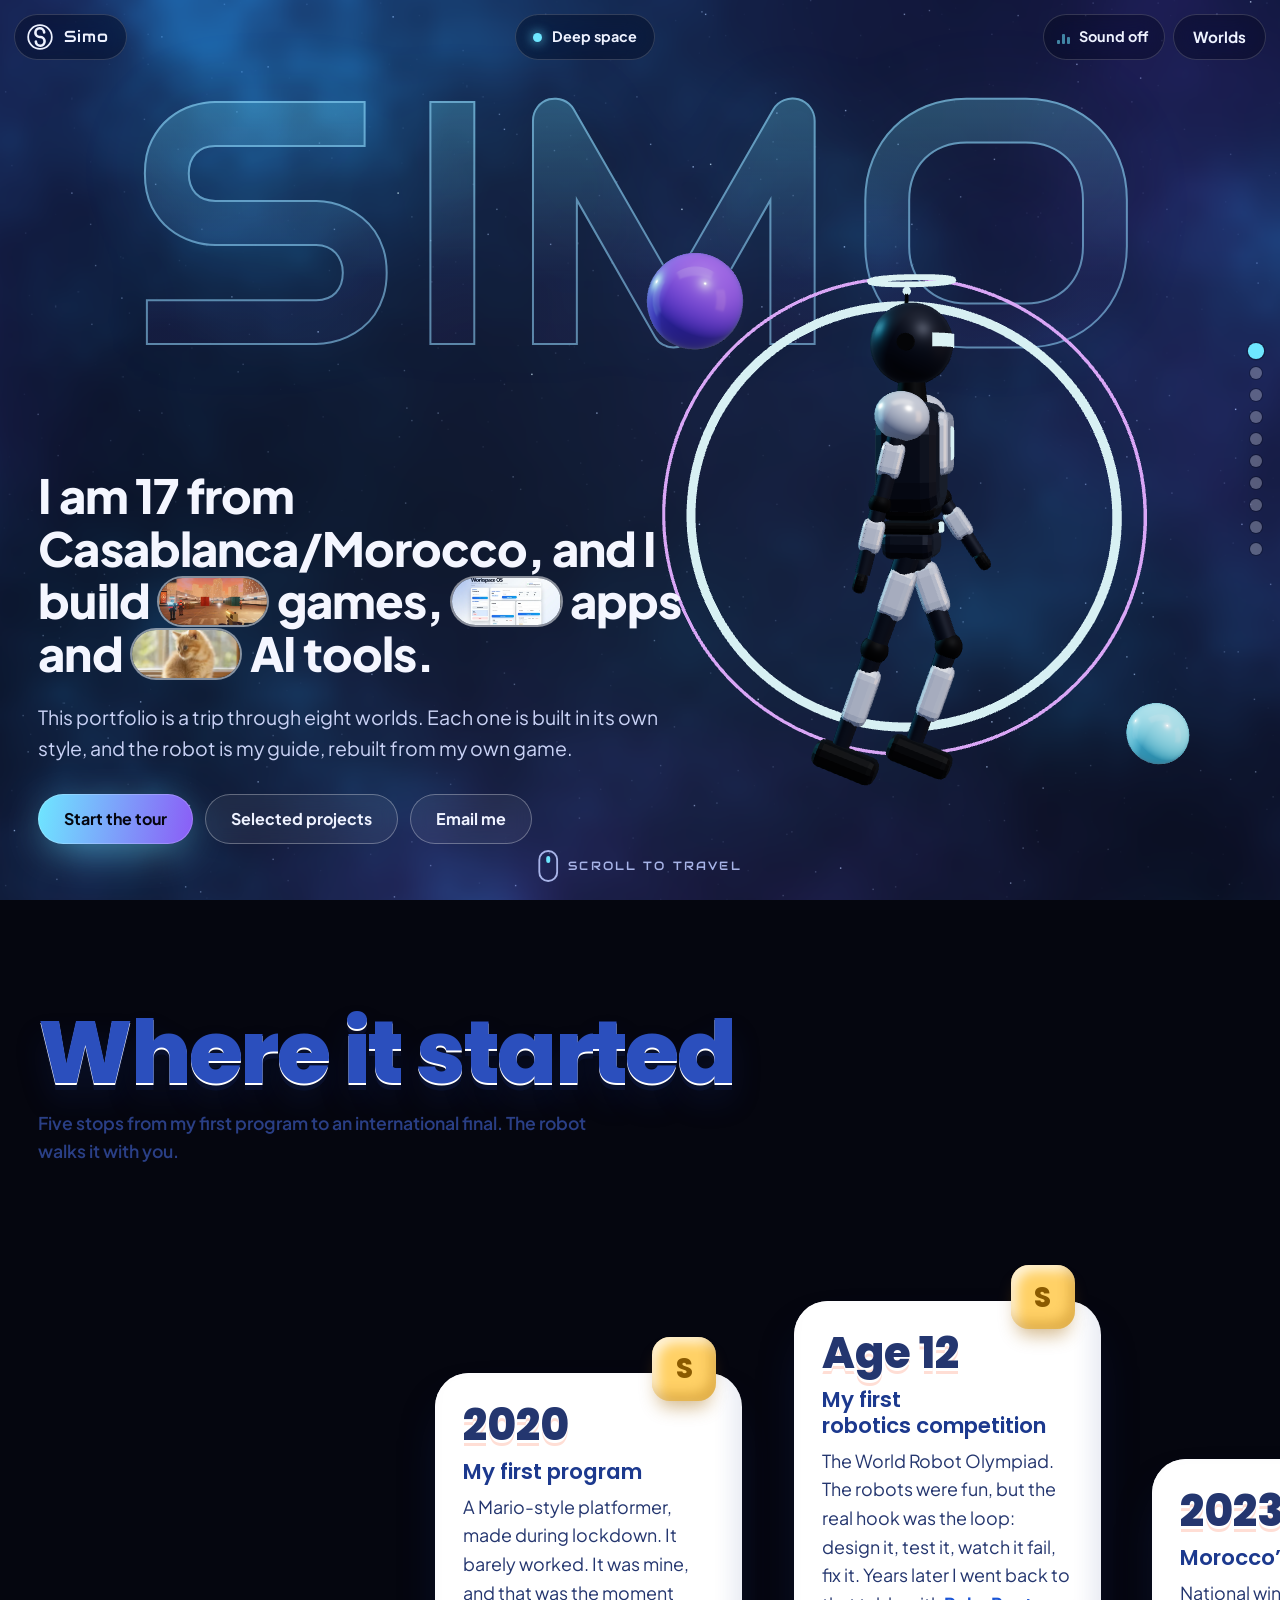
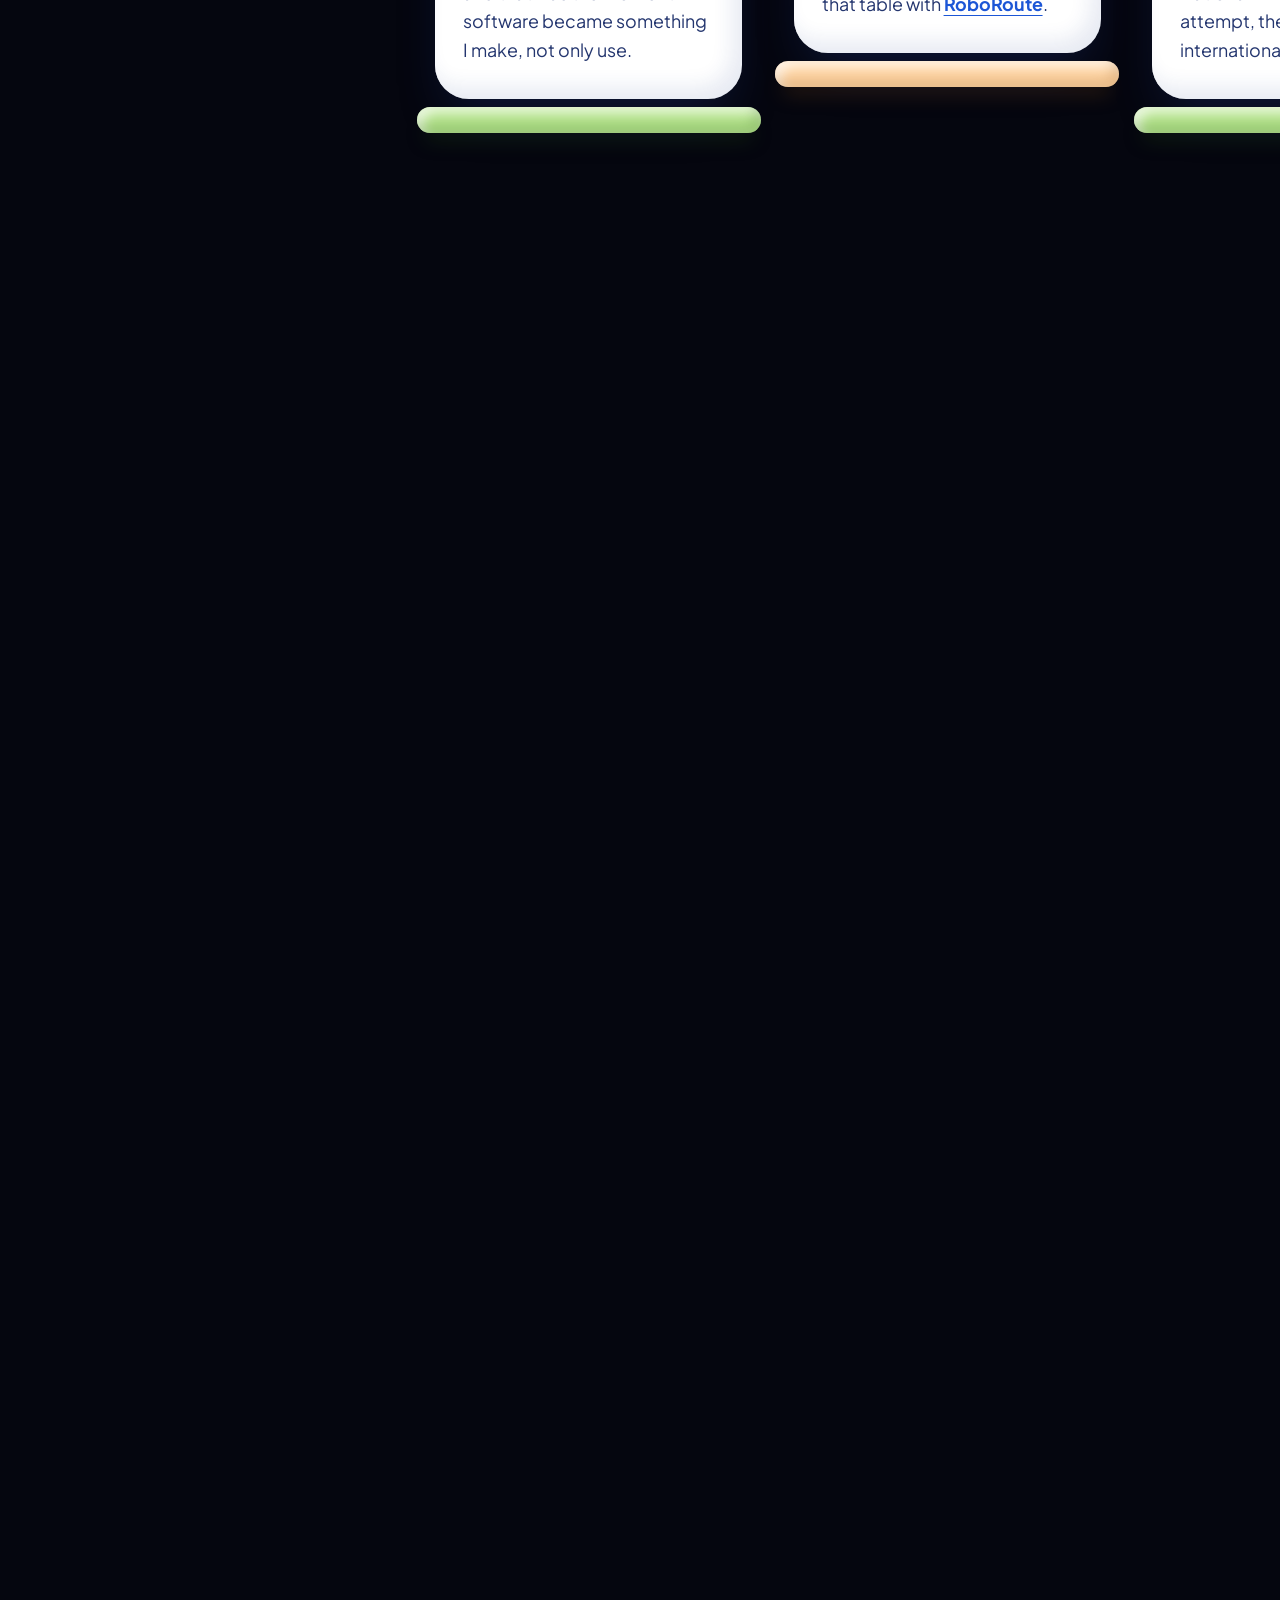
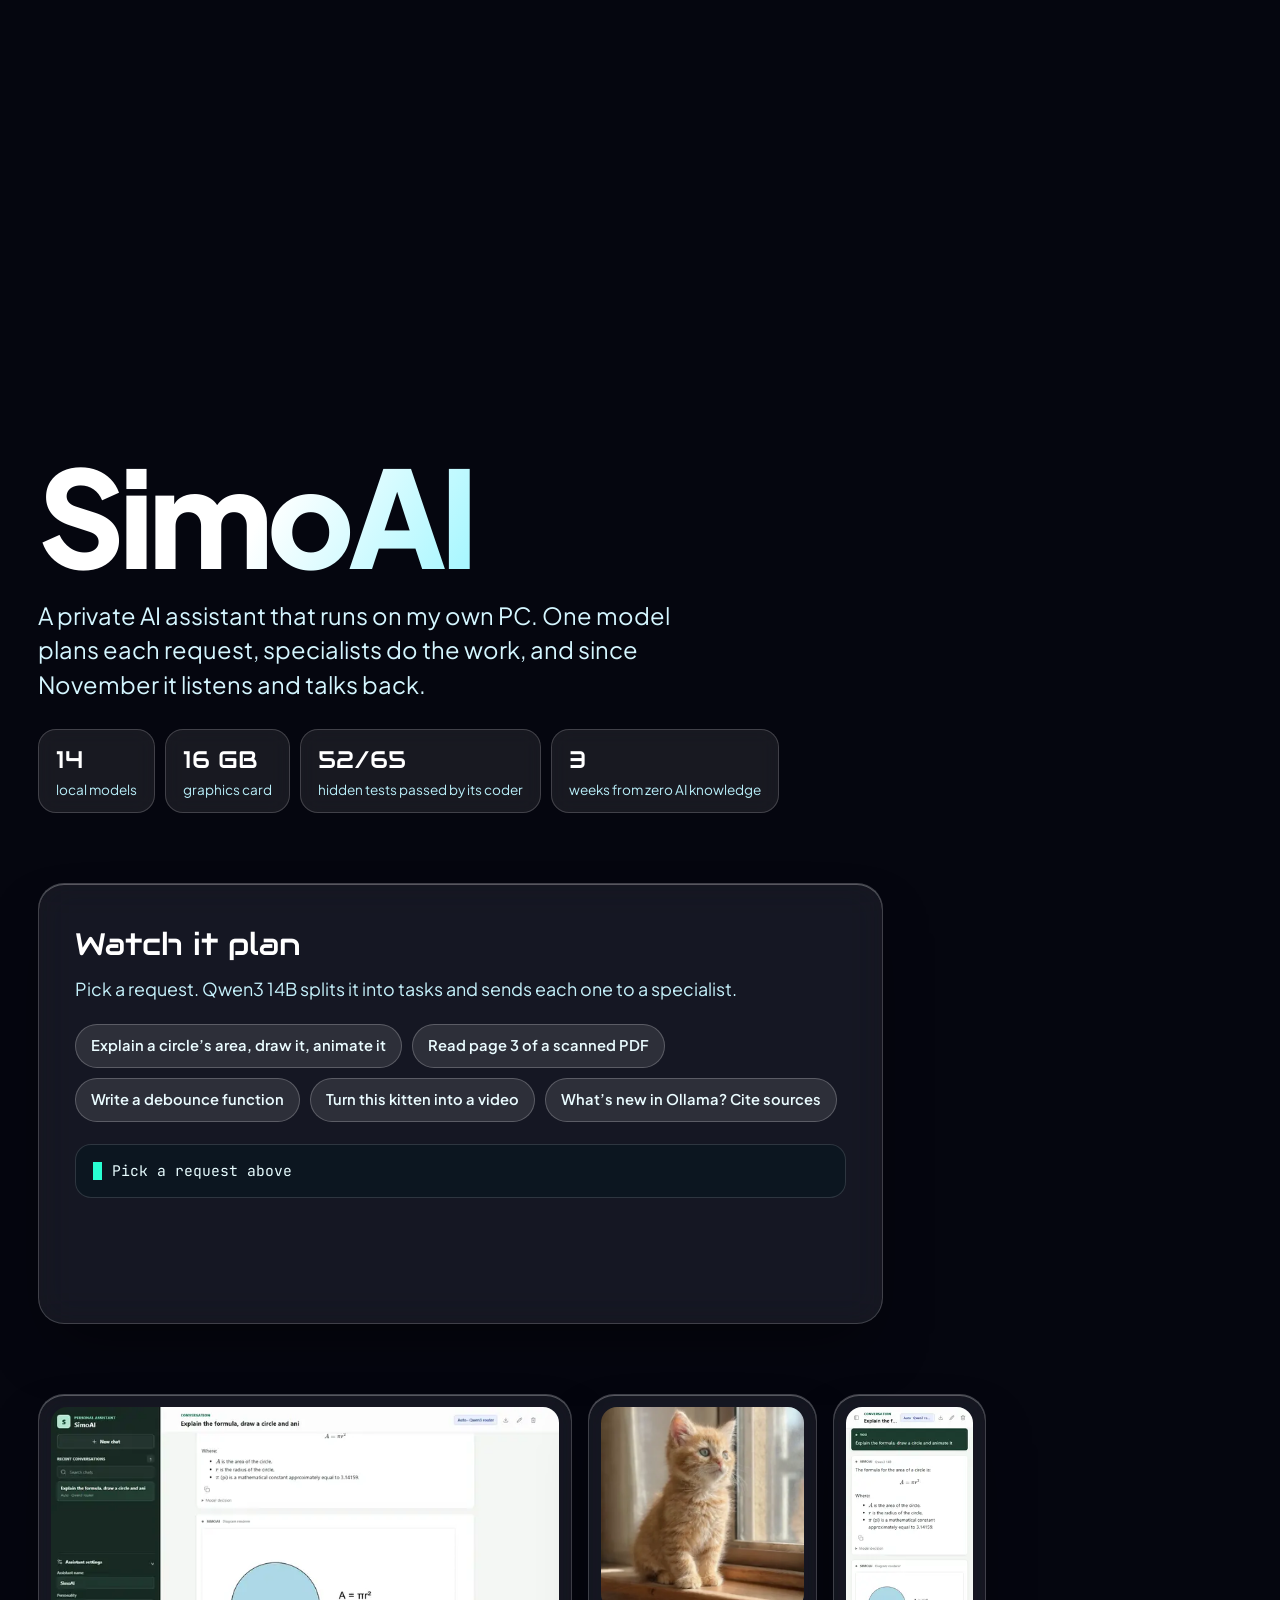
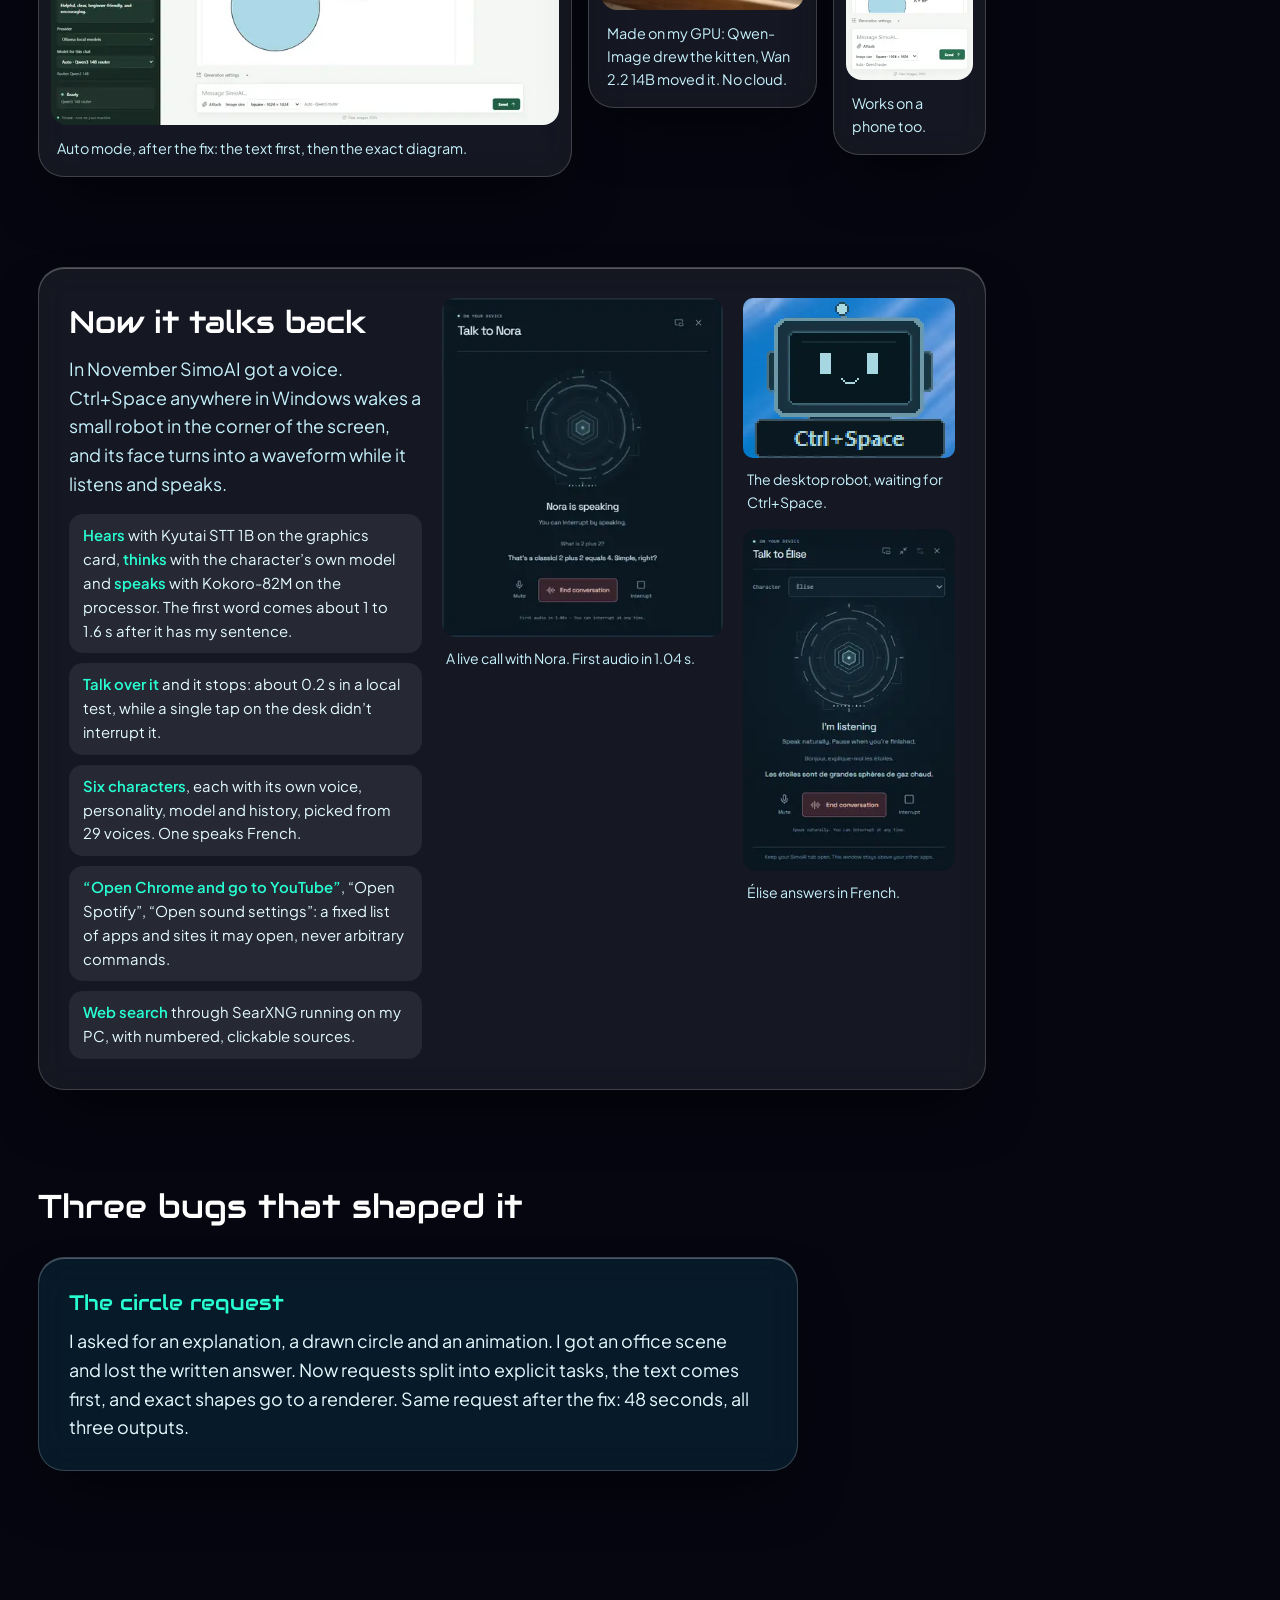
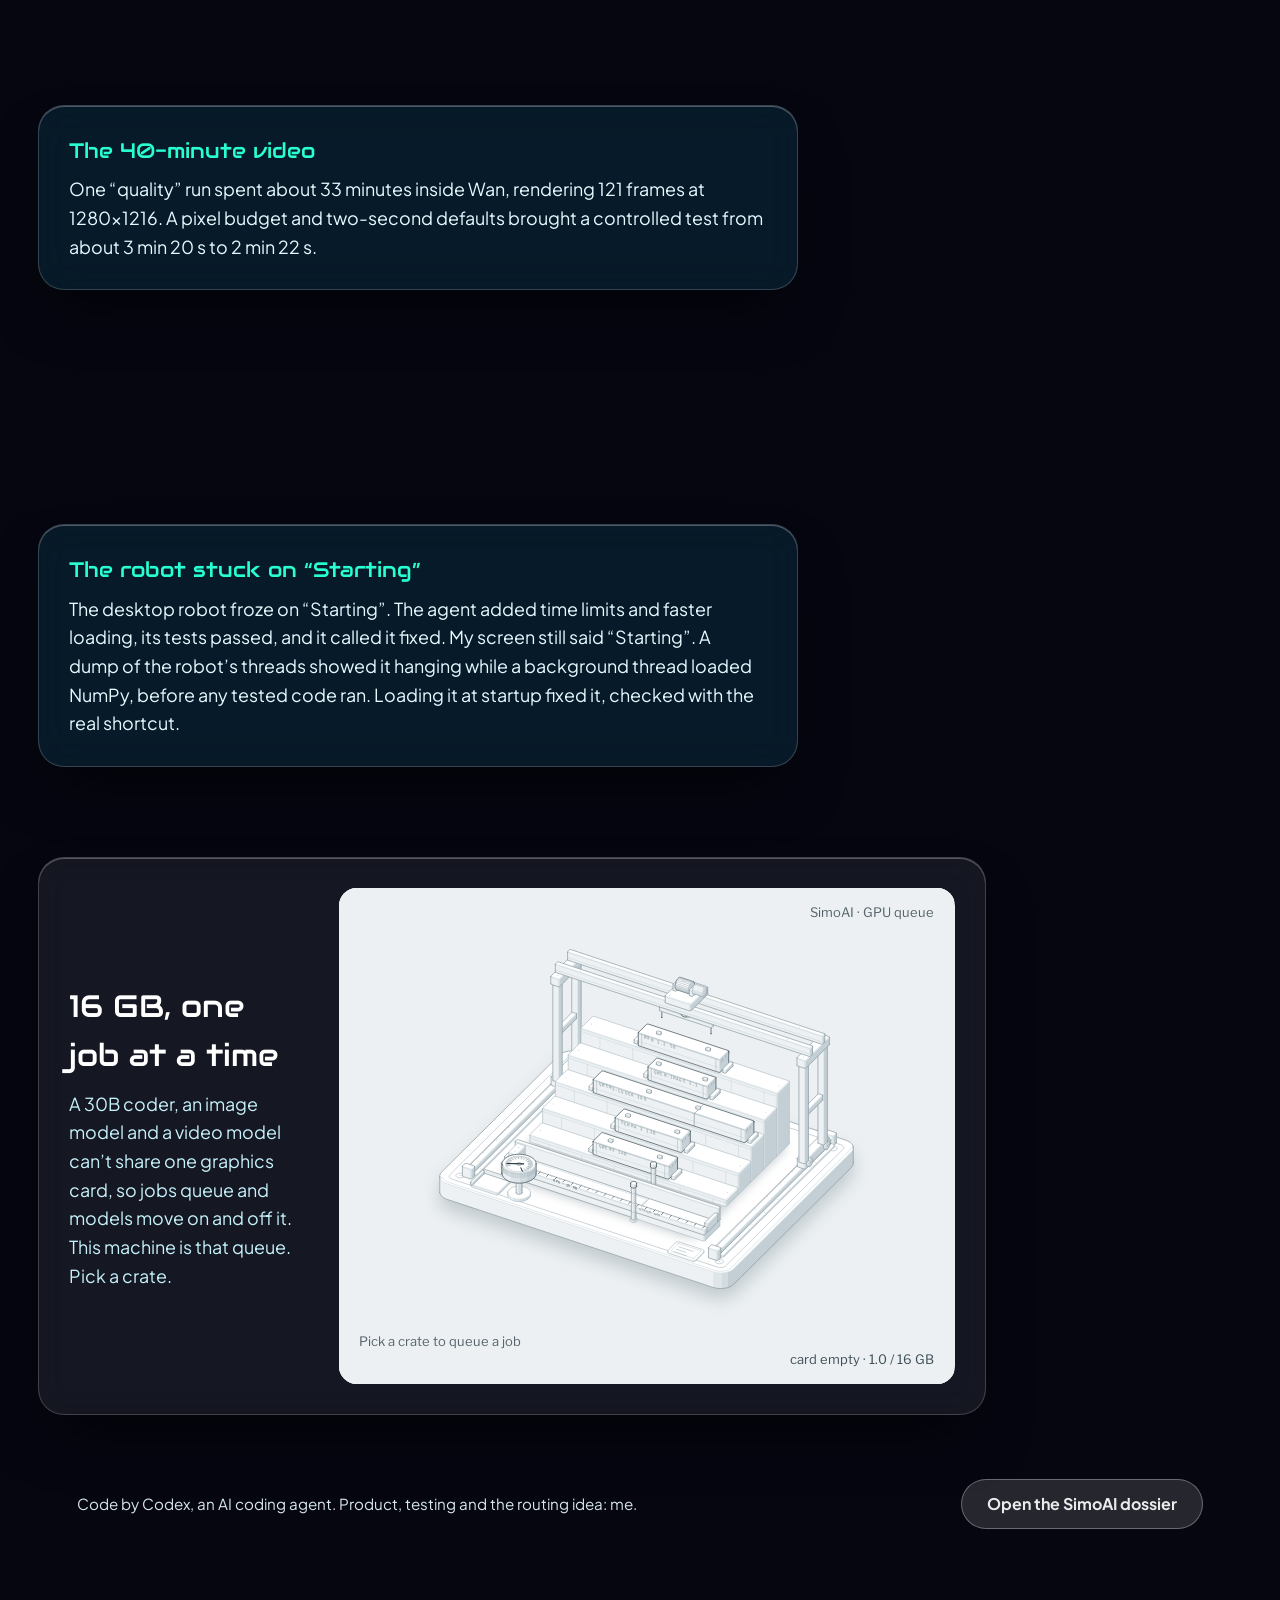
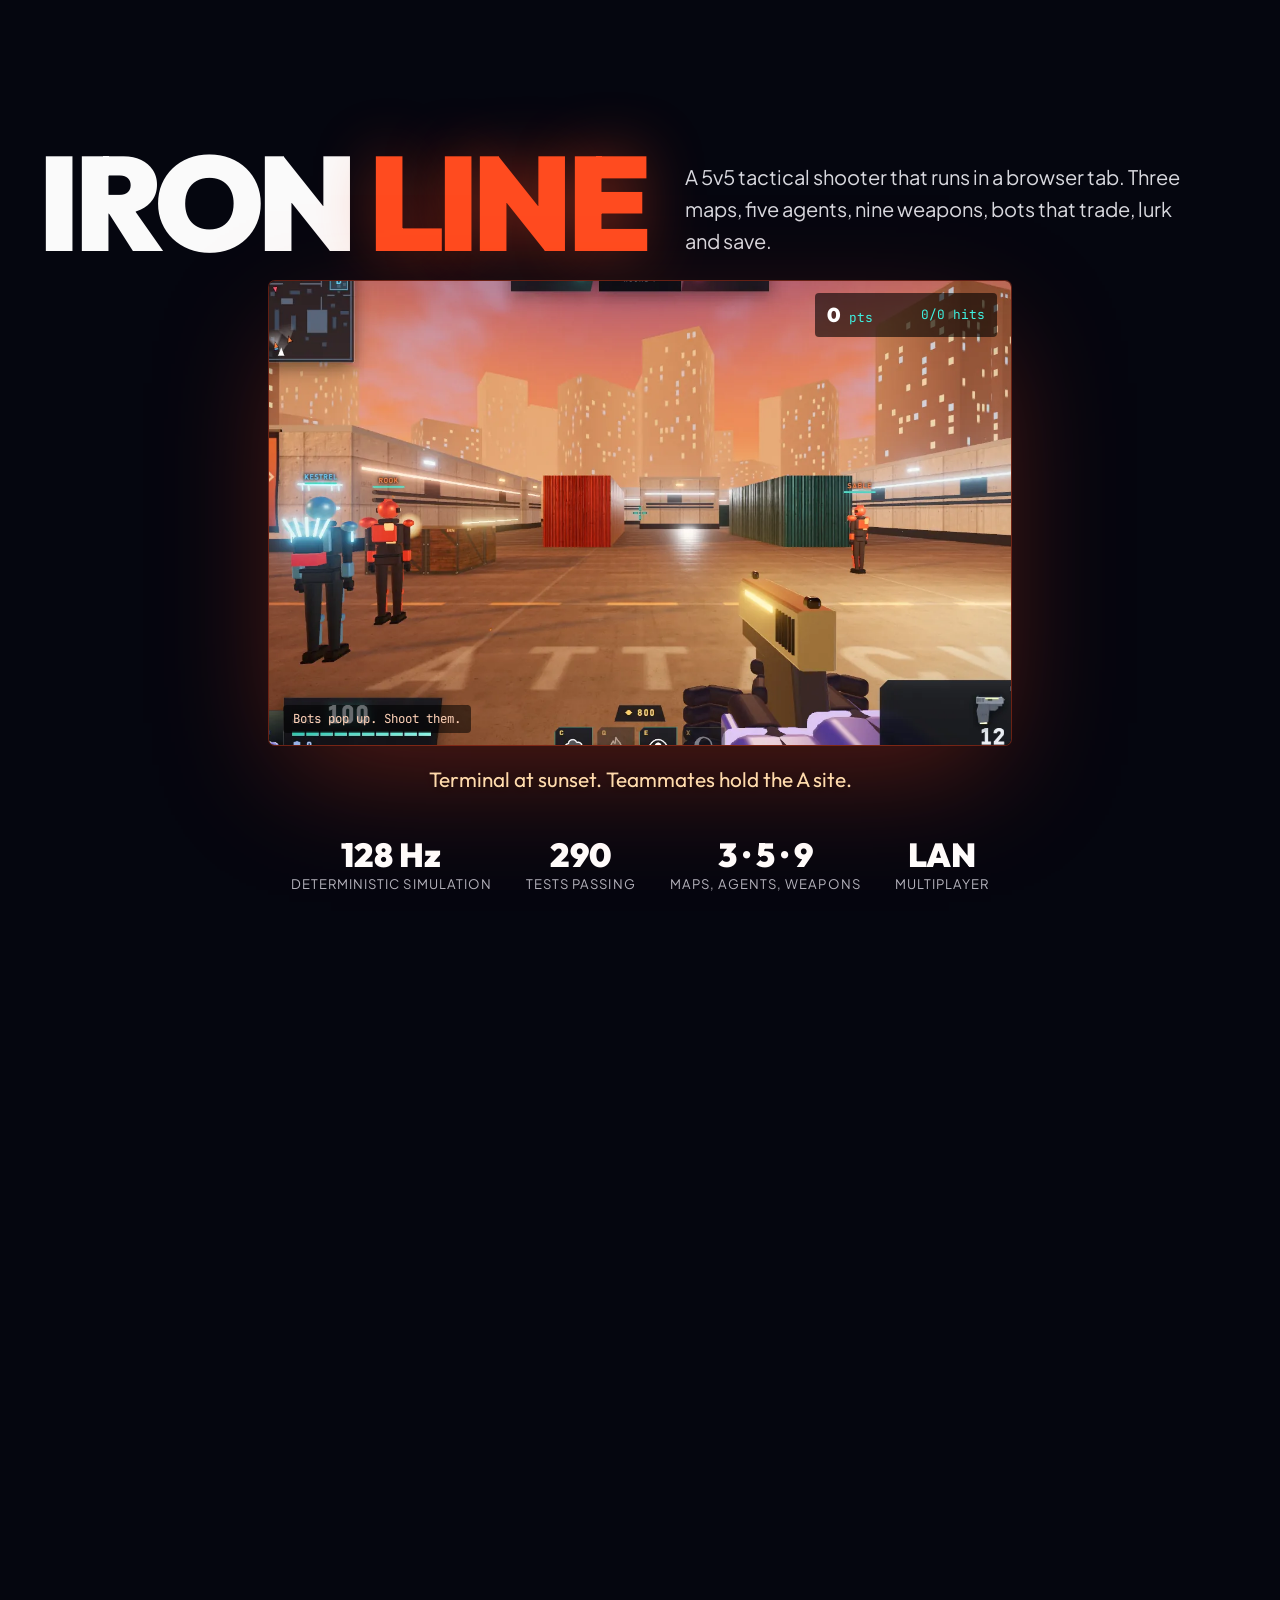
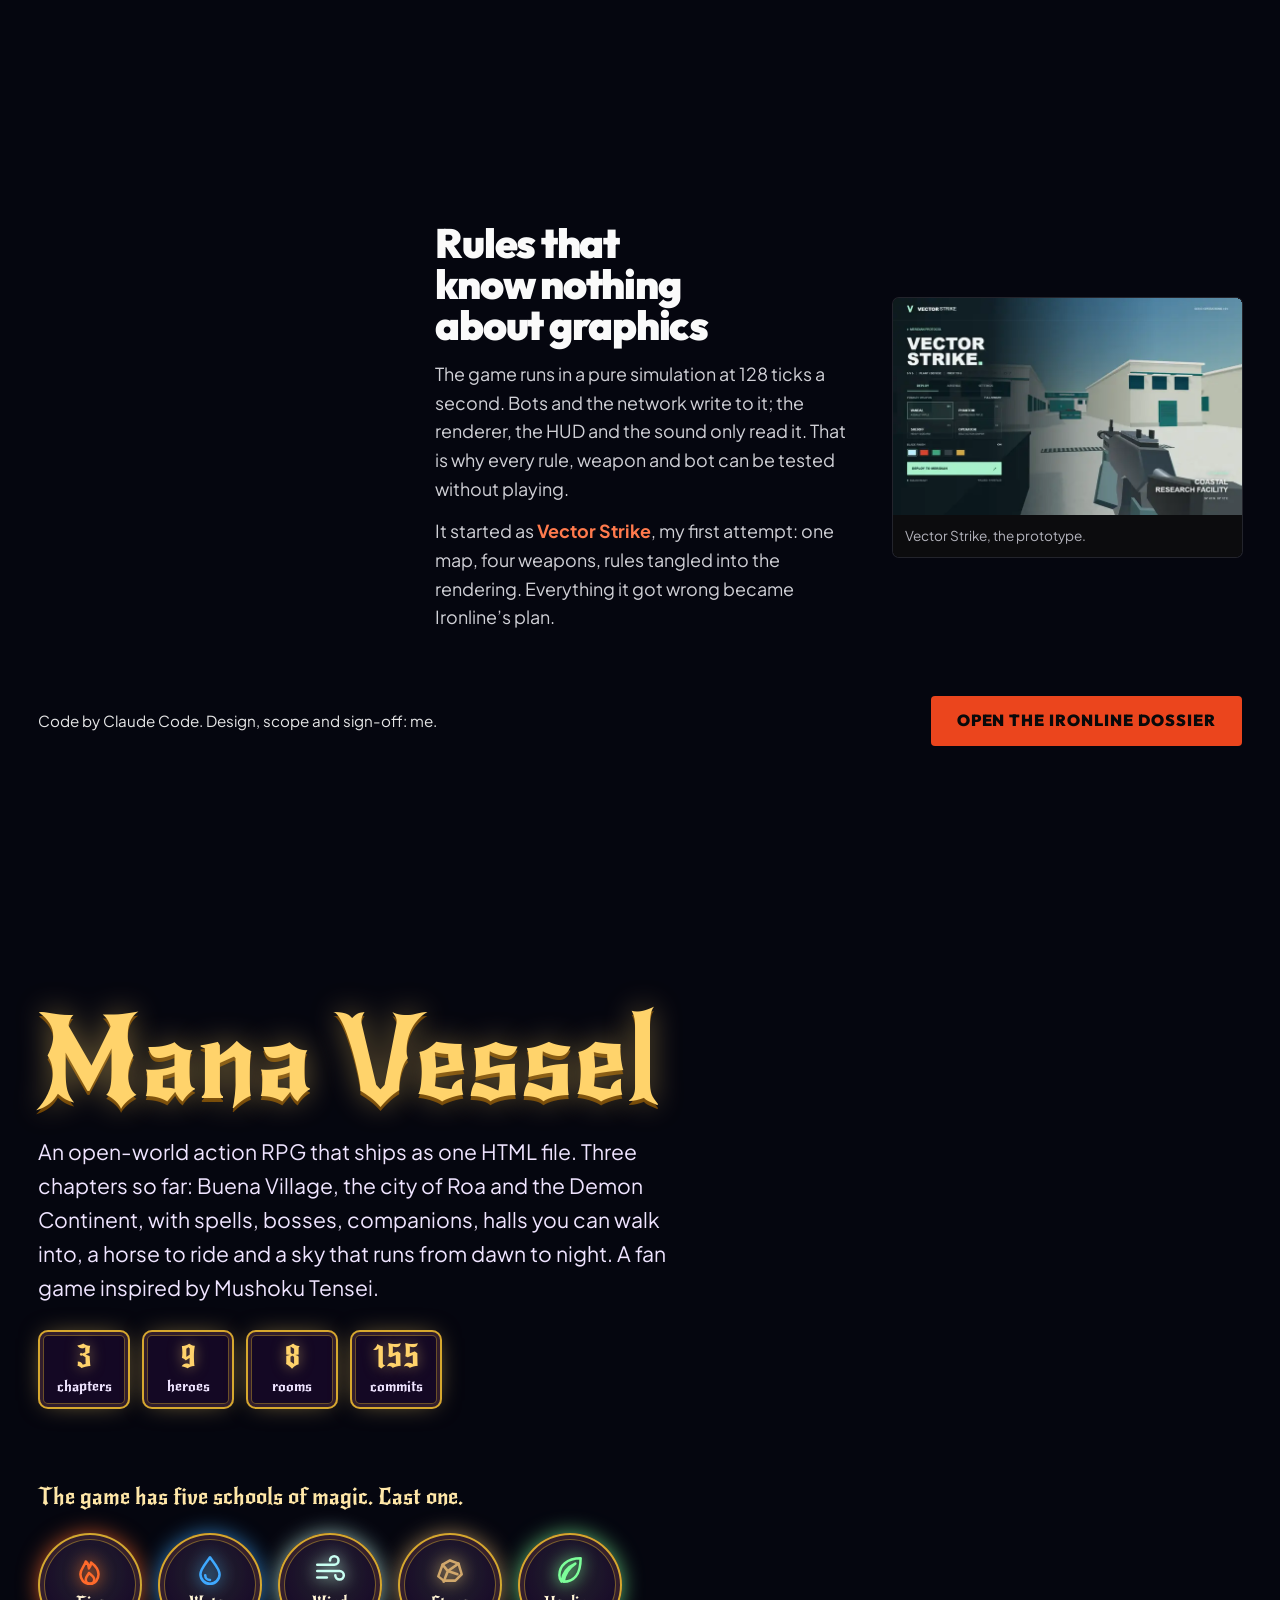
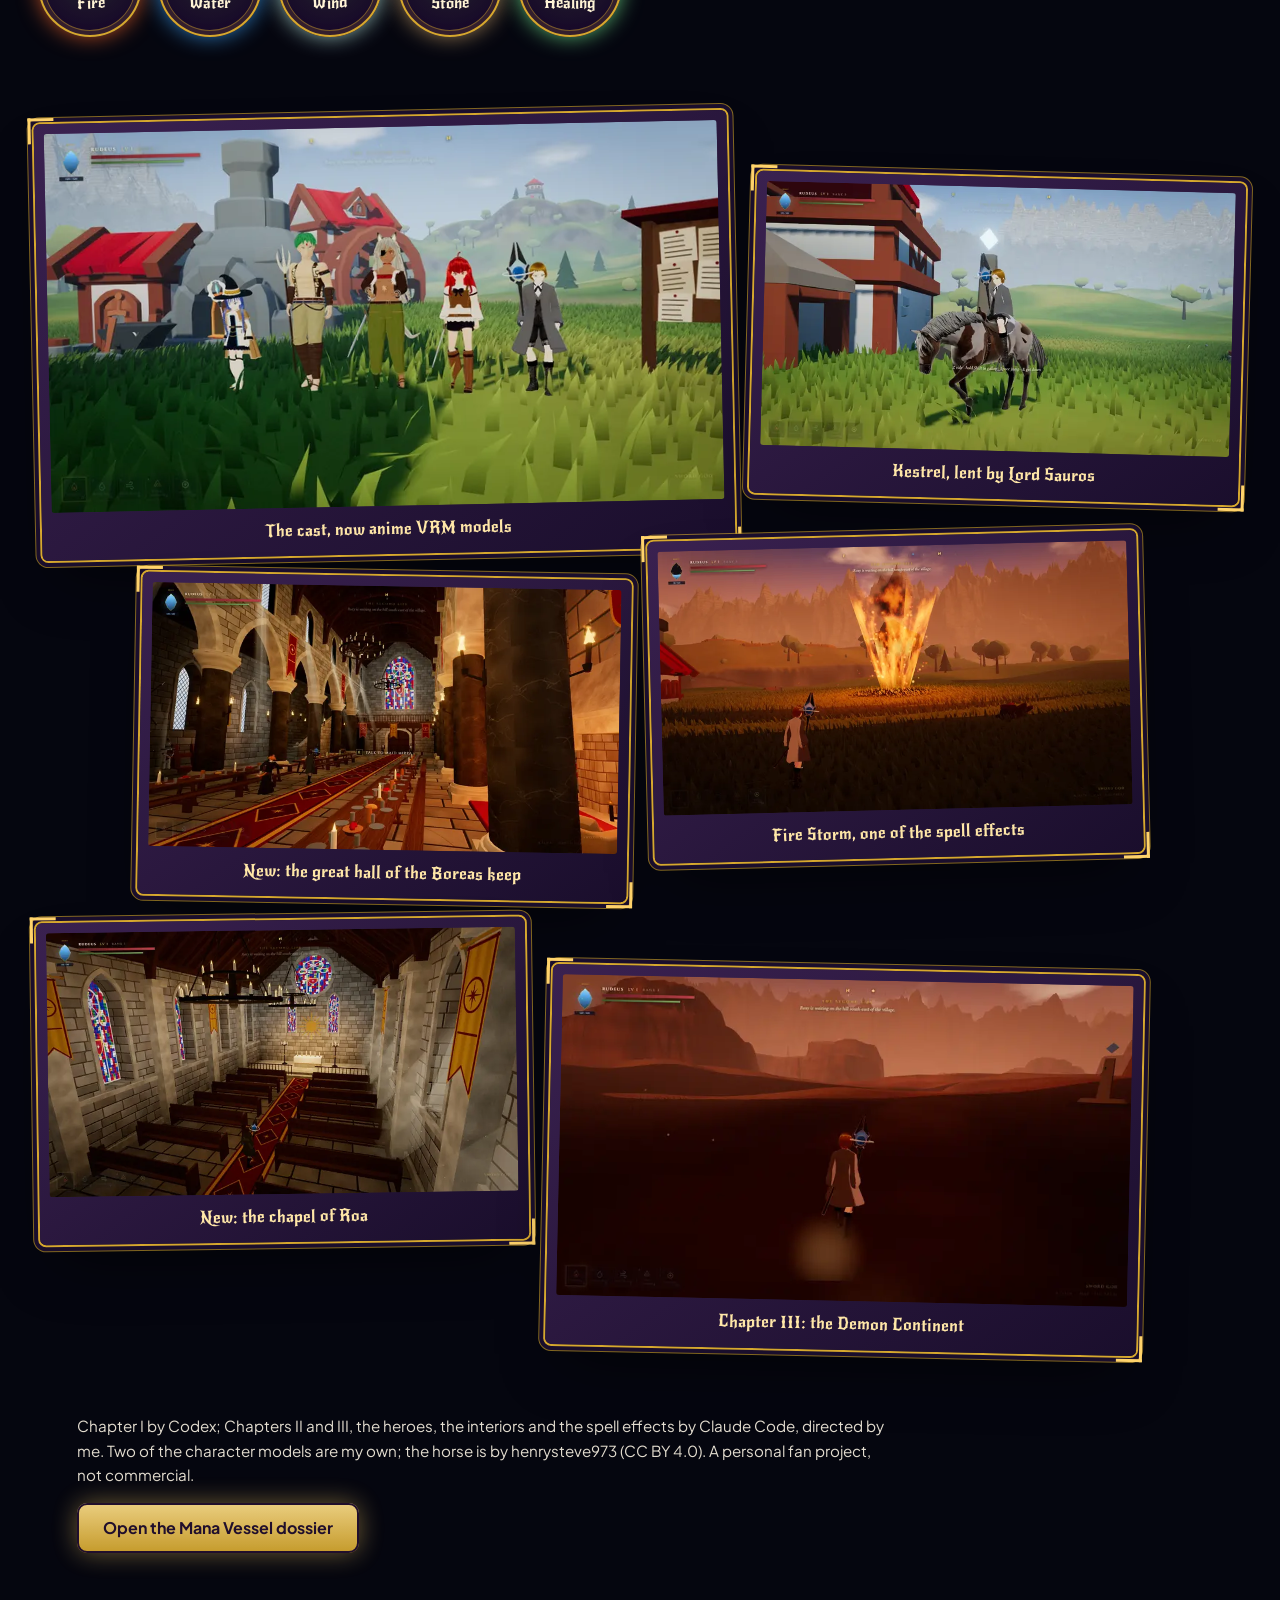
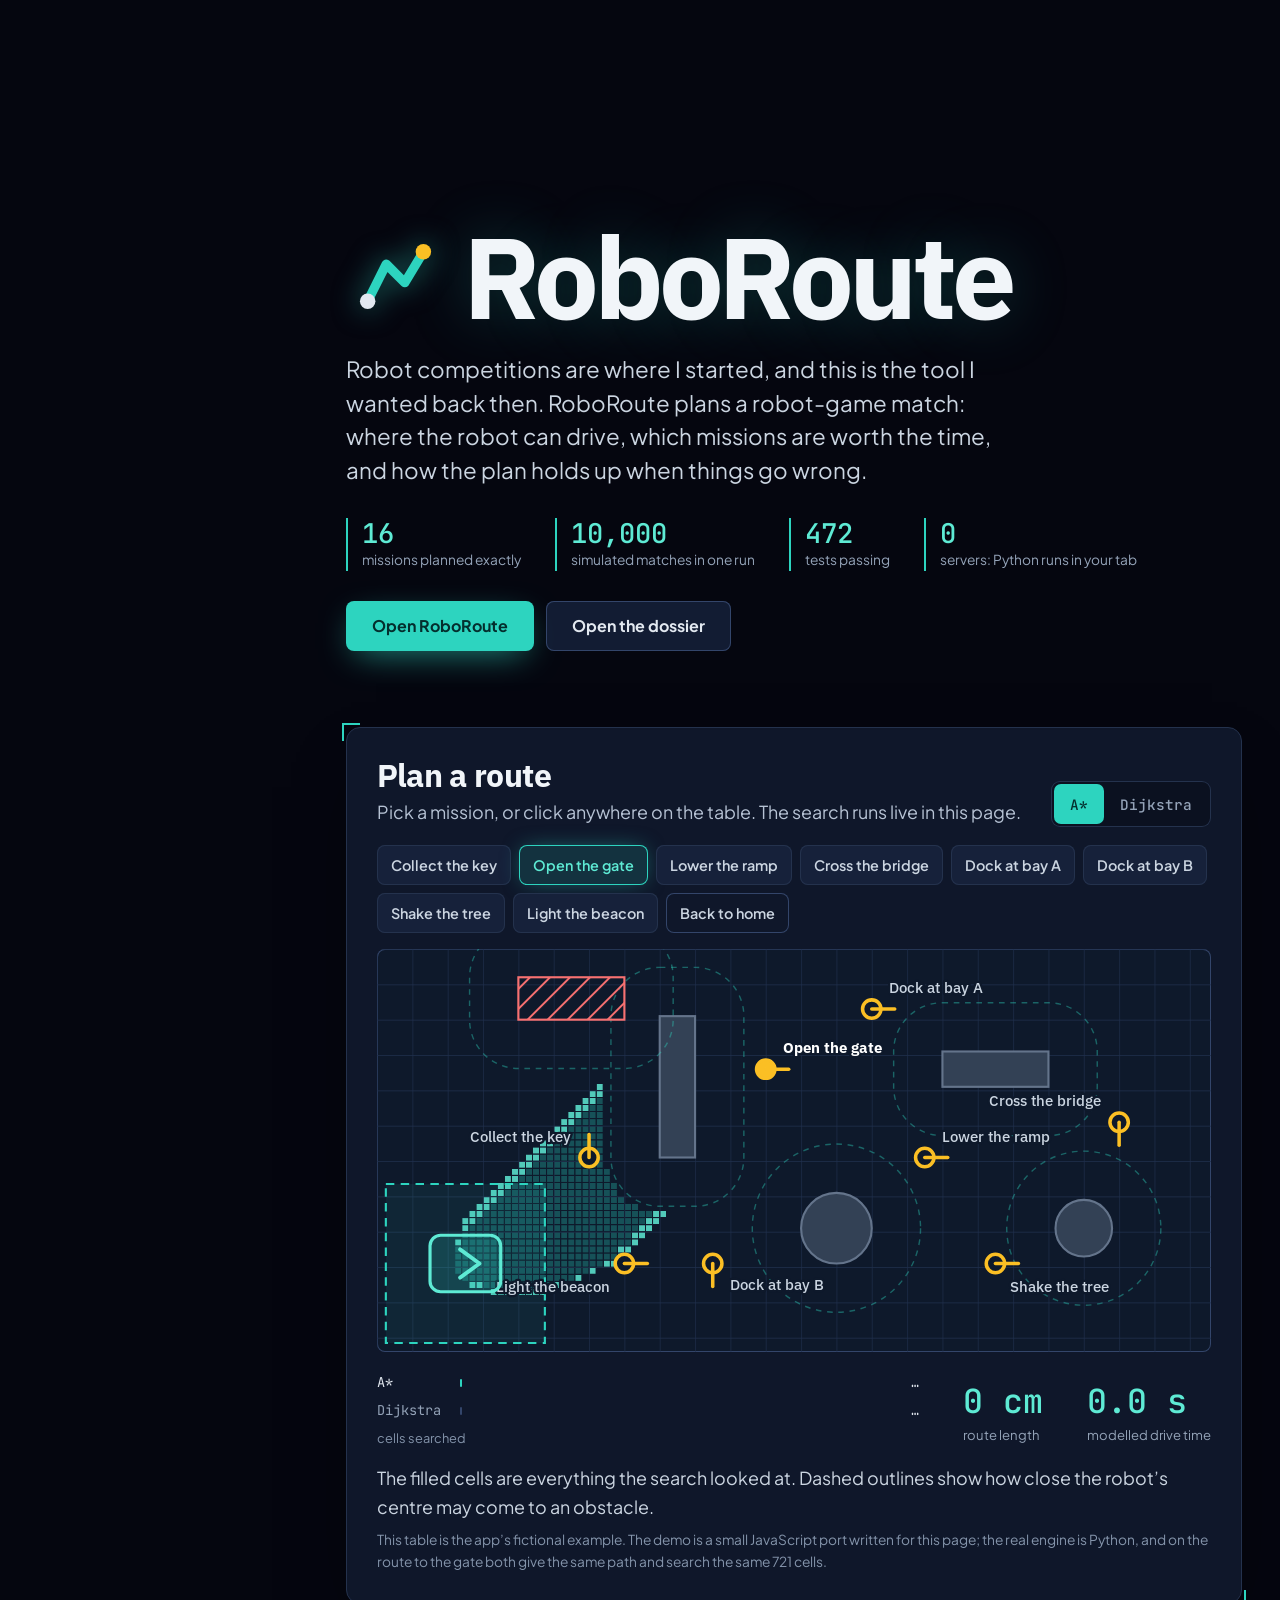
==== commit 9770be4b: "SimoAI catches up to 25 Nov: voice, desktop robot, web search, new interface; Ironline screen bigger" ====
--- a/index.html
+++ b/index.html
@@ -137,9 +137,9 @@
     <section class="w w-glass simoai" id="simoai" data-world="glass" data-robot="0.66,-0.55,0.42,-0.5" data-robot-m="0.64,-0.96,0.24,-0.4" aria-labelledby="simoai-h">
       <div class="glass-head">
         <h2 id="simoai-h" class="glass-title">SimoAI</h2>
-        <p class="glass-lead">A private AI assistant that runs on my own PC. One model plans each request, specialists do the work, and the screen only shows what actually ran.</p>
+        <p class="glass-lead">A private AI assistant that runs on my own PC. One model plans each request, specialists do the work, and since November it listens and talks back.</p>
         <ul class="glass-stats" aria-label="SimoAI in numbers">
-          <li><b>9</b><span>local models</span></li>
+          <li><b>14</b><span>local models</span></li>
           <li><b>16 GB</b><span>graphics card</span></li>
           <li><b>52/65</b><span>hidden tests passed by its coder</span></li>
           <li><b>3</b><span>weeks from zero AI knowledge</span></li>
@@ -156,6 +156,7 @@
           <button type="button" class="chip" data-req="pdf" aria-pressed="false">Read page 3 of a scanned PDF</button>
           <button type="button" class="chip" data-req="code" aria-pressed="false">Write a debounce function</button>
           <button type="button" class="chip" data-req="video" aria-pressed="false">Turn this kitten into a video</button>
+          <button type="button" class="chip" data-req="web" aria-pressed="false">What’s new in Ollama? Cite sources</button>
         </div>
         <div class="router-stage" aria-live="polite">
           <p class="router-input" id="routerInput"><span class="router-caret"></span>Pick a request above</p>
@@ -180,6 +181,34 @@
         </figure>
       </div>
 
+      <div class="talk glass-panel" id="talk">
+        <div class="talk-copy">
+          <h3>Now it talks back</h3>
+          <p>In November SimoAI got a voice. Ctrl+Space anywhere in Windows wakes a small robot in the corner of the screen, and its face turns into a waveform while it listens and speaks.</p>
+          <ul class="talk-list">
+            <li><b>Hears</b> with Kyutai STT 1B on the graphics card, <b>thinks</b> with the character’s own model and <b>speaks</b> with Kokoro-82M on the processor. The first word comes about 1 to 1.6 s after it has my sentence.</li>
+            <li><b>Talk over it</b> and it stops: about 0.2 s in a local test, while a single tap on the desk didn’t interrupt it.</li>
+            <li><b>Six characters</b>, each with its own voice, personality, model and history, picked from 29 voices. One speaks French.</li>
+            <li><b>“Open Chrome and go to YouTube”</b>, “Open Spotify”, “Open sound settings”: a fixed list of apps and sites it may open, never arbitrary commands.</li>
+            <li><b>Web search</b> through SearXNG running on my PC, with numbered, clickable sources.</li>
+          </ul>
+        </div>
+        <figure class="talk-shot">
+          <button class="sf" type="button" data-full="images/simoai-voice.webp" data-alt="A voice call with Nora in SimoAI: the question “What is 2 plus 2?”, her spoken answer, and “First audio in 1.04 s”" aria-label="View larger: a voice call with Nora"><img src="images/t/simoai-voice.webp" width="366" height="440" alt="A voice call with Nora: she answers “What is 2 plus 2?” out loud" loading="lazy" decoding="async"></button>
+          <figcaption>A live call with Nora. First audio in 1.04 s.</figcaption>
+        </figure>
+        <div class="talk-side">
+          <figure class="talk-robot">
+            <img src="images/t/simoai-robot.webp" width="432" height="328" alt="SimoAI’s desktop robot: a small screen-headed mascot showing its Ctrl+Space shortcut" loading="lazy" decoding="async">
+            <figcaption>The desktop robot, waiting for Ctrl+Space.</figcaption>
+          </figure>
+          <figure class="talk-shot">
+            <button class="sf" type="button" data-full="images/simoai-voice-fr.webp" data-alt="SimoAI’s voice window talking to Élise in French: “Bonjour, explique-moi les étoiles”" aria-label="View larger: a voice call in French with Élise"><img src="images/t/simoai-voice-fr.webp" width="272" height="440" alt="A voice call in French with Élise" loading="lazy" decoding="async"></button>
+            <figcaption>Élise answers in French.</figcaption>
+          </figure>
+        </div>
+      </div>
+
       <div class="bugs" id="bugs">
         <h3 class="bugs-title">Three bugs that shaped it</h3>
         <article class="bug glass-panel">
@@ -191,8 +220,8 @@
           <p>One “quality” run spent about 33 minutes inside Wan, rendering 121 frames at 1280×1216. A pixel budget and two-second defaults brought a controlled test from about 3 min 20 s to 2 min 22 s.</p>
         </article>
         <article class="bug glass-panel">
-          <h4>The save that “passed”</h4>
-          <p>An image failed to save with a Windows permission error. The first fix passed a mocked test and failed a real one. The folders moved inside the project, and a real generation proved it: 19 of 19 tests.</p>
+          <h4>The robot stuck on “Starting”</h4>
+          <p>The desktop robot froze on “Starting”. The agent added time limits and faster loading, its tests passed, and it called it fixed. My screen still said “Starting”. A dump of the robot’s threads showed it hanging while a background thread loaded NumPy, before any tested code ran. Loading it at startup fixed it, checked with the real shortcut.</p>
         </article>
       </div>
 
@@ -485,7 +514,7 @@
         <article class="ev-card">
           <h3>I use it like a stranger would</h3>
           <p>One honest test, asking SimoAI for a circle, changed its whole design. Breaking things on purpose is most of the job.</p>
-          <div class="ev-frames" data-group="circle"><button type="button" class="sf" data-full="images/simoai-auto.webp" data-alt="SimoAI in Auto mode: one request returns a written explanation of a circle’s area, then a rendered diagram" aria-label="View larger: SimoAI in Auto mode: one request returns a written explanation of a circle’s area, then a rendered diagram"><img src="images/t/simoai-auto.webp" width="704" height="440" alt="SimoAI in Auto mode: one request returns a written explanation of a circle’s area, then a rendered diagram" class="m" loading="lazy" decoding="async"></button><button type="button" class="sf" data-full="images/simoai-mobile.webp" data-alt="SimoAI on a phone-sized screen: the circle answer followed by its diagram" aria-label="View larger: SimoAI on a phone-sized screen: the circle answer followed by its diagram"><img src="images/t/simoai-mobile.webp" width="204" height="440" alt="SimoAI on a phone-sized screen: the circle answer followed by its diagram" class="m" loading="lazy" decoding="async"></button><button type="button" class="sf" data-full="images/simoai-circle.webp" data-alt="Output of SimoAI’s exact renderer: a light blue circle labelled A = πr²" aria-label="View larger: Output of SimoAI’s exact renderer: a light blue circle labelled A = πr²"><img src="images/t/simoai-circle.webp" width="704" height="440" alt="Output of SimoAI’s exact renderer: a light blue circle labelled A = πr²" class="m" loading="lazy" decoding="async"></button></div>
+          <div class="ev-frames" data-group="circle"><button type="button" class="sf" data-full="images/simoai-auto.webp" data-alt="SimoAI in Auto mode (October interface): one request returns a written explanation of a circle’s area, then a rendered diagram" aria-label="View larger: SimoAI in Auto mode (October interface): one request returns a written explanation of a circle’s area, then a rendered diagram"><img src="images/t/simoai-auto.webp" width="704" height="440" alt="SimoAI in Auto mode (October interface): one request returns a written explanation of a circle’s area, then a rendered diagram" class="m" loading="lazy" decoding="async"></button><button type="button" class="sf" data-full="images/simoai-mobile.webp" data-alt="SimoAI on a phone-sized screen: the circle answer followed by its diagram" aria-label="View larger: SimoAI on a phone-sized screen: the circle answer followed by its diagram"><img src="images/t/simoai-mobile.webp" width="204" height="440" alt="SimoAI on a phone-sized screen: the circle answer followed by its diagram" class="m" loading="lazy" decoding="async"></button><button type="button" class="sf" data-full="images/simoai-circle.webp" data-alt="Output of SimoAI’s exact renderer: a light blue circle labelled A = πr²" aria-label="View larger: Output of SimoAI’s exact renderer: a light blue circle labelled A = πr²"><img src="images/t/simoai-circle.webp" width="704" height="440" alt="Output of SimoAI’s exact renderer: a light blue circle labelled A = πr²" class="m" loading="lazy" decoding="async"></button></div>
         </article>
       </div>
     </section>
@@ -514,21 +543,22 @@
       <header class="sd-head">
         <h2 id="p-simoai-h">SimoAI</h2>
         <div class="sd-intro">
-          <p class="sd-lead">I wanted my own AI assistant before the end of the year, and I started with no AI knowledge at all. Three weeks later it was a local app where one model plans, specialist models do the work, and the interface only reports what actually ran.</p>
+          <p class="sd-lead">I wanted my own AI assistant before the end of the year, and I started with no AI knowledge at all. Three weeks later it was a local app where one model plans, specialist models do the work, and the interface only reports what actually ran. Two months in, it listens, talks back and searches the web.</p>
           <p class="sd-links"><span class="local">Runs on my PC, not online</span></p>
         </div>
-        <dl class="sd-meta"><div><dt>When</dt><dd>25 Sep – 12 Oct 2026</dd></div><div><dt>My part</dt><dd>Product owner and tester. The routing idea, every feature choice, every bug report.</dd></div><div><dt>Code</dt><dd>Written by Codex, an AI coding agent</dd></div><div><dt>Hardware</dt><dd>Intel i5-14500, 32 GB RAM, RTX 5060 Ti with 16 GB</dd></div><div><dt>Stack</dt><dd>Node.js, Ollama, ComfyUI, IndexedDB</dd></div></dl>
-      </header>
-      
-      <div class="sd-frames" data-group="simoai" role="group" aria-label="SimoAI: 10 screens"><button type="button" class="sf" data-full="images/simoai-auto.webp" data-alt="SimoAI in Auto mode: one request returns a written explanation of a circle’s area, then a rendered diagram" aria-label="View larger: SimoAI in Auto mode: one request returns a written explanation of a circle’s area, then a rendered diagram"><img src="images/t/simoai-auto.webp" width="704" height="440" alt="SimoAI in Auto mode: one request returns a written explanation of a circle’s area, then a rendered diagram" class="m" loading="lazy" decoding="async"></button><button type="button" class="sf" data-video="images/simoai-kitten-wan.mp4" data-full="images/t/simoai-kitten-wan.webp" data-alt="A kitten image turned into a short looping clip by Wan 2.2, generated on my PC" aria-label="View larger: A kitten image turned into a short looping clip by Wan 2.2, generated on my PC"><video class="m" src="images/simoai-kitten-wan.mp4" poster="images/t/simoai-kitten-wan.webp" width="480" height="480" muted loop playsinline preload="none" aria-label="A kitten image turned into a short looping clip by Wan 2.2, generated on my PC"></video></button><button type="button" class="sf" data-full="images/simoai-coding.webp" data-alt="SimoAI in code mode with Qwen3-Coder selected, answering with a code block" aria-label="View larger: SimoAI in code mode with Qwen3-Coder selected, answering with a code block"><img src="images/t/simoai-coding.webp" width="704" height="440" alt="SimoAI in code mode with Qwen3-Coder selected, answering with a code block" class="m" loading="lazy" decoding="async"></button><button type="button" class="sf" data-full="images/simoai-video.webp" data-alt="SimoAI’s video mode for Wan 2.2: “Bring a scene to life”, with frame, size and length settings" aria-label="View larger: SimoAI’s video mode for Wan 2.2: “Bring a scene to life”, with frame, size and length settings"><img src="images/t/simoai-video.webp" width="704" height="440" alt="SimoAI’s video mode for Wan 2.2: “Bring a scene to life”, with frame, size and length settings" class="m" loading="lazy" decoding="async"></button><button type="button" class="sf is-phone" data-full="images/simoai-mobile.webp" data-alt="SimoAI on a phone-sized screen: the circle answer followed by its diagram" aria-label="View larger: SimoAI on a phone-sized screen: the circle answer followed by its diagram"><img src="images/t/simoai-mobile.webp" width="204" height="440" alt="SimoAI on a phone-sized screen: the circle answer followed by its diagram" class="m" loading="lazy" decoding="async"></button><button type="button" class="sf is-phone" data-full="images/simoai-mobile-menu.webp" data-alt="SimoAI’s sidebar on a phone: conversations, model choice and assistant settings" aria-label="View larger: SimoAI’s sidebar on a phone: conversations, model choice and assistant settings"><img src="images/t/simoai-mobile-menu.webp" width="204" height="440" alt="SimoAI’s sidebar on a phone: conversations, model choice and assistant settings" class="m" loading="lazy" decoding="async"></button><button type="button" class="sf" data-full="images/simoai-kitten.webp" data-alt="A grey tabby kitten looking up, generated on my PC by Qwen-Image 2.1 through SimoAI" aria-label="View larger: A grey tabby kitten looking up, generated on my PC by Qwen-Image 2.1 through SimoAI"><img src="images/t/simoai-kitten.webp" width="440" height="440" alt="A grey tabby kitten looking up, generated on my PC by Qwen-Image 2.1 through SimoAI" class="m" loading="lazy" decoding="async"></button><button type="button" class="sf" data-full="images/simoai-circle.webp" data-alt="Output of SimoAI’s exact renderer: a light blue circle labelled A = πr²" aria-label="View larger: Output of SimoAI’s exact renderer: a light blue circle labelled A = πr²"><img src="images/t/simoai-circle.webp" width="704" height="440" alt="Output of SimoAI’s exact renderer: a light blue circle labelled A = πr²" class="m" loading="lazy" decoding="async"></button><button type="button" class="sf" data-full="images/simoai-gpu-queue.webp" data-alt="SimoAI’s GPU queue drawn as a crane dock, with a model crate loaded on the card" aria-label="View larger: SimoAI’s GPU queue drawn as a crane dock, with a model crate loaded on the card"><img src="images/t/simoai-gpu-queue.webp" width="596" height="440" alt="SimoAI’s GPU queue drawn as a crane dock, with a model crate loaded on the card" class="m" loading="lazy" decoding="async"></button><button type="button" class="sf" data-full="images/simoai-home.webp" data-alt="SimoAI start screen: conversation list, assistant settings and starter prompts" aria-label="View larger: SimoAI start screen: conversation list, assistant settings and starter prompts"><img src="images/t/simoai-home.webp" width="704" height="440" alt="SimoAI start screen: conversation list, assistant settings and starter prompts" class="m" loading="lazy" decoding="async"></button></div>
+        <dl class="sd-meta"><div><dt>When</dt><dd>25 Sep – 25 Nov 2026, still going</dd></div><div><dt>My part</dt><dd>Product owner and tester. The routing idea, every feature choice, every bug report.</dd></div><div><dt>Code</dt><dd>Written by Codex, an AI coding agent</dd></div><div><dt>Hardware</dt><dd>Intel i5-14500, 32 GB RAM, RTX 5060 Ti with 16 GB</dd></div><div><dt>Stack</dt><dd>Node.js, Python, Ollama, ComfyUI, SearXNG, IndexedDB</dd></div></dl>
+      </header>
+      
+      <div class="sd-frames" data-group="simoai" role="group" aria-label="SimoAI: 14 screens"><button type="button" class="sf" data-full="images/simoai-hud.webp" data-alt="SimoAI’s November interface: a dark control-room look with the conversation list, model choice, a large animated core and the message box with web search set to Auto" aria-label="View larger: SimoAI’s November interface: a dark control-room look with the conversation list, model choice, a large animated core and the message box with web search set to Auto"><img src="images/t/simoai-hud.webp" width="660" height="440" alt="SimoAI’s November interface: a dark control-room look with the conversation list, model choice, a large animated core and the message box with web search set to Auto" class="m" loading="lazy" decoding="async"></button><button type="button" class="sf" data-full="images/simoai-voice.webp" data-alt="A voice call with Nora: the question “What is 2 plus 2?”, her spoken answer, and “First audio in 1.04 s”" aria-label="View larger: A voice call with Nora: the question “What is 2 plus 2?”, her spoken answer, and “First audio in 1.04 s”"><img src="images/t/simoai-voice.webp" width="366" height="440" alt="A voice call with Nora: the question “What is 2 plus 2?”, her spoken answer, and “First audio in 1.04 s”" class="m" loading="lazy" decoding="async"></button><button type="button" class="sf" data-full="images/simoai-robot.webp" data-alt="SimoAI’s desktop robot: a small screen-headed mascot that sits in a corner of the screen and shows its Ctrl+Space shortcut" aria-label="View larger: SimoAI’s desktop robot: a small screen-headed mascot that sits in a corner of the screen and shows its Ctrl+Space shortcut"><img src="images/t/simoai-robot.webp" width="432" height="328" alt="SimoAI’s desktop robot: a small screen-headed mascot that sits in a corner of the screen and shows its Ctrl+Space shortcut" class="m" loading="lazy" decoding="async"></button><button type="button" class="sf is-phone" data-full="images/simoai-voice-fr.webp" data-alt="The compact voice window talking to Élise in French: “Bonjour, explique-moi les étoiles”" aria-label="View larger: The compact voice window talking to Élise in French: “Bonjour, explique-moi les étoiles”"><img src="images/t/simoai-voice-fr.webp" width="272" height="440" alt="The compact voice window talking to Élise in French: “Bonjour, explique-moi les étoiles”" class="m" loading="lazy" decoding="async"></button><button type="button" class="sf is-phone" data-full="images/simoai-web.webp" data-alt="SimoAI on a phone with web search set to Always, answering from example.com with one numbered source" aria-label="View larger: SimoAI on a phone with web search set to Always, answering from example.com with one numbered source"><img src="images/t/simoai-web.webp" width="204" height="440" alt="SimoAI on a phone with web search set to Always, answering from example.com with one numbered source" class="m" loading="lazy" decoding="async"></button><button type="button" class="sf" data-full="images/simoai-auto.webp" data-alt="SimoAI in Auto mode (October interface): one request returns a written explanation of a circle’s area, then a rendered diagram" aria-label="View larger: SimoAI in Auto mode (October interface): one request returns a written explanation of a circle’s area, then a rendered diagram"><img src="images/t/simoai-auto.webp" width="704" height="440" alt="SimoAI in Auto mode (October interface): one request returns a written explanation of a circle’s area, then a rendered diagram" class="m" loading="lazy" decoding="async"></button><button type="button" class="sf" data-video="images/simoai-kitten-wan.mp4" data-full="images/t/simoai-kitten-wan.webp" data-alt="A kitten image turned into a short looping clip by Wan 2.2, generated on my PC" aria-label="View larger: A kitten image turned into a short looping clip by Wan 2.2, generated on my PC"><video class="m" src="images/simoai-kitten-wan.mp4" poster="images/t/simoai-kitten-wan.webp" width="480" height="480" muted loop playsinline preload="none" aria-label="A kitten image turned into a short looping clip by Wan 2.2, generated on my PC"></video></button><button type="button" class="sf" data-full="images/simoai-coding.webp" data-alt="SimoAI in code mode with Qwen3-Coder selected, answering with a code block (October interface)" aria-label="View larger: SimoAI in code mode with Qwen3-Coder selected, answering with a code block (October interface)"><img src="images/t/simoai-coding.webp" width="704" height="440" alt="SimoAI in code mode with Qwen3-Coder selected, answering with a code block (October interface)" class="m" loading="lazy" decoding="async"></button><button type="button" class="sf" data-full="images/simoai-video.webp" data-alt="SimoAI’s video mode for Wan 2.2: “Bring a scene to life”, with frame, size and length settings" aria-label="View larger: SimoAI’s video mode for Wan 2.2: “Bring a scene to life”, with frame, size and length settings"><img src="images/t/simoai-video.webp" width="704" height="440" alt="SimoAI’s video mode for Wan 2.2: “Bring a scene to life”, with frame, size and length settings" class="m" loading="lazy" decoding="async"></button><button type="button" class="sf is-phone" data-full="images/simoai-mobile.webp" data-alt="SimoAI on a phone-sized screen: the circle answer followed by its diagram" aria-label="View larger: SimoAI on a phone-sized screen: the circle answer followed by its diagram"><img src="images/t/simoai-mobile.webp" width="204" height="440" alt="SimoAI on a phone-sized screen: the circle answer followed by its diagram" class="m" loading="lazy" decoding="async"></button><button type="button" class="sf is-phone" data-full="images/simoai-mobile-menu.webp" data-alt="SimoAI’s sidebar on a phone: conversations, model choice and assistant settings" aria-label="View larger: SimoAI’s sidebar on a phone: conversations, model choice and assistant settings"><img src="images/t/simoai-mobile-menu.webp" width="204" height="440" alt="SimoAI’s sidebar on a phone: conversations, model choice and assistant settings" class="m" loading="lazy" decoding="async"></button><button type="button" class="sf" data-full="images/simoai-kitten.webp" data-alt="A grey tabby kitten looking up, generated on my PC by Qwen-Image 2.1 through SimoAI" aria-label="View larger: A grey tabby kitten looking up, generated on my PC by Qwen-Image 2.1 through SimoAI"><img src="images/t/simoai-kitten.webp" width="440" height="440" alt="A grey tabby kitten looking up, generated on my PC by Qwen-Image 2.1 through SimoAI" class="m" loading="lazy" decoding="async"></button><button type="button" class="sf" data-full="images/simoai-circle.webp" data-alt="Output of SimoAI’s exact renderer: a light blue circle labelled A = πr²" aria-label="View larger: Output of SimoAI’s exact renderer: a light blue circle labelled A = πr²"><img src="images/t/simoai-circle.webp" width="704" height="440" alt="Output of SimoAI’s exact renderer: a light blue circle labelled A = πr²" class="m" loading="lazy" decoding="async"></button><button type="button" class="sf" data-full="images/simoai-gpu-queue.webp" data-alt="SimoAI’s GPU queue drawn as a crane dock, with a model crate loaded on the card" aria-label="View larger: SimoAI’s GPU queue drawn as a crane dock, with a model crate loaded on the card"><img src="images/t/simoai-gpu-queue.webp" width="596" height="440" alt="SimoAI’s GPU queue drawn as a crane dock, with a model crate loaded on the card" class="m" loading="lazy" decoding="async"></button></div>
       
       <section class="sd-row"><h3>How it started</h3><div class="sd-text"><p>I had two ideas: a personal chatbot, and a site called BuildAI that would teach beginners to make one. I built the chatbot first, so that any course later would come from a real beginner’s journey. I also dropped “train my own ChatGPT” early. The realistic goal was an app on top of existing open models.</p><p>We split the work on day one. I chose the features, tested them, reported what failed and learned at my own pace; the agent wrote the code and explained it. Nearly every feature below exists because I tried something and it broke.</p></div></section>
-      <section class="sd-row"><h3>What it does</h3><div class="sd-text"><ul class="sd-list"><li><b>Chat</b> with Qwen3 14B through Ollama, entirely on the PC.</li><li><b>Auto mode:</b> Qwen3 14B plans up to six tasks across chat, code, vision, images, video, diagrams and motion graphics, and hands each one to a specialist.</li><li><b>Code</b> with Qwen3-Coder 30B, split between the graphics card and system RAM.</li><li><b>Vision</b> with Gemma 3 12B for attached images.</li><li><b>PDFs:</b> selectable text up to 50 pages or 50,000 characters, and the first five pages rendered for the vision model when a PDF is scanned.</li><li><b>Images</b> with Qwen-Image 2.1 and FLUX.1 Schnell, and <b>video</b> with four models, all through ComfyUI: LTX-2.3 (text or image to video, with sound), Wan 2.2 14B LightX2V (animates an image in four steps), Kandinsky 5 Lite (text to video) and the lighter Wan 2.2 5B.</li><li><b>History</b> in IndexedDB. Each conversation keeps its own model and settings and can be searched, renamed or exported as Markdown.</li><li><b>One-click start</b> from a desktop shortcut, and a Quit button that only stops the processes SimoAI itself started.</li></ul></div></section>
+      <section class="sd-row"><h3>What it does</h3><div class="sd-text"><ul class="sd-list"><li><b>Chat</b> with Qwen3 14B or the lighter Qwen3 8B through Ollama, entirely on the PC. A tiny Qwen3 0.6B names each conversation on the processor, so the big model doesn’t spend time on titles.</li><li><b>Auto mode:</b> Qwen3 14B plans up to six tasks across chat, code, vision, images, video, diagrams and motion graphics, and hands each one to a specialist.</li><li><b>Code</b> with Qwen3-Coder 30B, split between the graphics card and system RAM.</li><li><b>Vision</b> with Gemma 3 12B for attached images.</li><li><b>PDFs:</b> selectable text up to 50 pages or 50,000 characters, and the first five pages rendered for the vision model when a PDF is scanned.</li><li><b>Images</b> with Qwen-Image 2.1 and FLUX.1 Schnell, and <b>video</b> with four models, all through ComfyUI: LTX-2.3 (text or image to video, with sound), Wan 2.2 14B LightX2V (animates an image in four steps), Kandinsky 5 Lite (text to video) and the lighter Wan 2.2 5B.</li><li><b>History</b> in IndexedDB. Each conversation keeps its own model and settings and can be searched, renamed or exported as Markdown.</li><li><b>Voice</b>: Kyutai STT 1B hears, the chosen model answers and Kokoro-82M speaks, with six editable characters and 29 voices. A desktop robot answers to Ctrl+Space and can open a fixed list of apps and websites.</li><li><b>Web search</b> through SearXNG in Docker on the PC: Off, Auto or Always, with up to three pages read and every source kept as a clickable link.</li><li><b>One-click start</b> from a desktop shortcut, and a Quit button that only stops the processes SimoAI itself started, search container included.</li></ul></div></section>
       <section class="sd-row"><h3>How a request runs</h3><div class="sd-text"><ol class="sd-steps" aria-label="Path of a request"><li>Browser</li><li>Node.js server</li><li>Qwen3 14B plans the tasks</li><li>Orchestrator and GPU queue</li><li>Ollama, ComfyUI or the exact renderer</li><li>Each result streams back</li></ol><p>The GPU queue matters most. A 16 GB card can’t hold a 30B coder, an image model and a video model at once, so jobs run one at a time and idle image models are released before text work. Each result appears the moment it’s ready, so a slow video never holds up the written answer. <a href="#how-gpu" data-goto="how-gpu">Play with the queue as a machine</a> in the SimoAI chapter.</p></div></section>
       <section class="sd-row"><h3>Made on my GPU</h3><div class="sd-text"><p>The kitten was generated by Qwen-Image 2.1 through SimoAI, then animated by Wan 2.2 14B LightX2V, the best of three video models on the same request. Nothing was sent to a cloud service. The video model is still the weakest part: a finished MP4 proves the pipeline ran, not that the motion looks good.</p></div></section>
-      <section class="sd-row"><h3>Three bugs that shaped it</h3><div class="sd-text"><dl class="sd-terms"><div><dt>The circle request</dt><dd>I asked Auto mode to explain the area of a circle, draw a blue circle with the formula and animate a dot growing into a circle. I got an unrelated office scene and lost the written answer. <b>Fix:</b> requests are split into explicit tasks, the text answer comes first, and exact geometry goes to a precise renderer instead of an image model. The same request then finished in 48 seconds with all three outputs.</dd></div><div><dt>The 40-minute video</dt><dd>One “quality” run spent about 33 minutes inside Wan rendering 121 frames at 1280×1216. <b>Fix:</b> a budget of 25.6 million pixel-frames, roughly two-second defaults and GPU text encoding with offload. A controlled 49-frame test dropped from about 3 min 20 s to 2 min 22 s.</dd></div><div><dt>The save that “passed”</dt><dd>A generated image failed to save with a Windows permission error. The first fix passed a mocked test and then failed a real one. <b>Fix:</b> ComfyUI’s input, temp and output folders moved inside the project, with read-only access kept for older images. Checked with a real generation through SimoAI’s own API; 19 of 19 tests passed.</dd></div></dl></div></section>
+      <section class="sd-row"><h3>Talking to it (November)</h3><div class="sd-text"><p>I wanted something like the ChatGPT desktop app, but mine and local: a small robot in the corner that I can talk to while doing something else. Ctrl+Space starts a call, and the same call stays open across questions instead of restarting each time.</p><ul class="sd-list"><li><b>Three models in a row.</b> Kyutai STT 1B turns speech into text on the graphics card, the character’s model writes the reply, and Kokoro-82M on the processor speaks it sentence by sentence, so it starts talking before the answer is finished. Saved checks: the first word about 1 to 1.6 s after it has my sentence.</li><li><b>Interrupting.</b> If I start talking, it stops and listens: about 0.2 s in a local test. A single loud tap doesn’t count, and its own voice coming back through the microphone is filtered out.</li><li><b>Characters.</b> Nora, Miles, Emma, Theo, Maya and Élise (French), each with a voice, personality, model and their own history. I can edit them or add new ones.</li><li><b>Opening things.</b> “Open Chrome and go to YouTube”, “Open Claude”, “Open VALORANT”. Only an approved list of apps, settings pages and public websites, read from what I actually said, never from a web page or a model’s answer.</li><li><b>A new look.</b> A dark control-room design with an animated core. Decoration respects the reduced-motion setting.</li></ul></div></section>
+      <section class="sd-row"><h3>Four bugs that shaped it</h3><div class="sd-text"><dl class="sd-terms"><div><dt>The circle request</dt><dd>I asked Auto mode to explain the area of a circle, draw a blue circle with the formula and animate a dot growing into a circle. I got an unrelated office scene and lost the written answer. <b>Fix:</b> requests are split into explicit tasks, the text answer comes first, and exact geometry goes to a precise renderer instead of an image model. The same request then finished in 48 seconds with all three outputs.</dd></div><div><dt>The 40-minute video</dt><dd>One “quality” run spent about 33 minutes inside Wan rendering 121 frames at 1280×1216. <b>Fix:</b> a budget of 25.6 million pixel-frames, roughly two-second defaults and GPU text encoding with offload. A controlled 49-frame test dropped from about 3 min 20 s to 2 min 22 s.</dd></div><div><dt>The save that “passed”</dt><dd>A generated image failed to save with a Windows permission error. The first fix passed a mocked test and then failed a real one. <b>Fix:</b> ComfyUI’s input, temp and output folders moved inside the project, with read-only access kept for older images. Checked with a real generation through SimoAI’s own API; 19 of 19 tests passed.</dd></div><div><dt>The robot stuck on “Starting”</dt><dd>The desktop robot never got past “Starting”. The agent added time limits, parallel loading and visible stages; the service tests passed in 2.5 to 4.9 s and it reported a fix. My screen still said “Starting”. The tests had checked the server, but the robot was hanging earlier: a dump of its threads showed a background thread stuck loading NumPy. <b>Fix:</b> load it at startup on the main thread. Checked through the real Ctrl+Space shortcut, and the models unloaded when the call ended.</dd></div></dl></div></section>
       <section class="sd-row"><h3>Measured, not assumed</h3><div class="sd-text"><p>In a head-to-head on a parser task, a free cloud chatbot clearly beat SimoAI. Instead of deciding “local models are bad”, we built a small benchmark: eight JavaScript tasks with hidden test groups, one attempt each, temperature 0, fixed seed.</p><div class="meter" role="img" aria-label="Qwen3-Coder 30B passed 52 of 65 hidden test groups, 80 percent"><span style="--v:80%"></span></div><p class="meter-cap"><b>52 of 65</b> hidden test groups, <b>4 of 8</b> tasks fully passed.</p><p>It was strong on an LRU cache, interval merging, dependency sorting and safe nested lookup, and weak on command parsing, a CSV edge case, debounce and deep equality. It’s a small local test, not a leaderboard. Good for routine code; parsers still need tests.</p></div></section>
-      <section class="sd-row"><h3>Limits</h3><div class="sd-text"><ul class="sd-list"><li><b>Video is still the weakest part.</b> The first video model was joined by three more (LTX-2.3, Wan 2.2 14B and Kandinsky 5 Lite), chosen because their weights are public and fit a 16 GB card once quantised. Complex character motion can still distort.</li><li><b>An 80B coding model</b> didn’t fit: it needed about 38 GiB of system RAM on a PC with 31.7. I removed it and wrote down why.</li><li>I never weakened Windows security or pasted secrets anywhere to make something run, even when that was the shortcut.</li></ul></div></section>
+      <section class="sd-row"><h3>Limits</h3><div class="sd-text"><ul class="sd-list"><li><b>Video is still the weakest part.</b> The first video model was joined by three more (LTX-2.3, Wan 2.2 14B and Kandinsky 5 Lite), chosen because their weights are public and fit a 16 GB card once quantised. Complex character motion can still distort.</li><li><b>An 80B coding model</b> didn’t fit: it needed about 38 GiB of system RAM on a PC with 31.7. I removed it and wrote down why.</li><li><b>Not every model reads images well.</b> A Qwen3.5 9B chat model I added recognised coloured shapes but read a big “TEST 42” label as 23, so Gemma stays the one that reads images and scanned pages.</li><li><b>Voice in French</b> sometimes mishears spoken numbers. The 0.2 s interruption is one local test; real rooms, microphones and volume change it.</li><li><b>It is not a computer agent.</b> It can open a list of approved apps and sites. It can’t click, type, send messages, buy anything or delete files, on purpose.</li><li>I never weakened Windows security or pasted secrets anywhere to make something run, even when that was the shortcut.</li></ul></div></section>
       <section class="sd-row"><h3>What I learned</h3><div class="sd-text"><p>A useful assistant is a system, not one giant model: an interface, model runners, file handling, status checks, safe credentials, routing, media storage and tests. A router model can coordinate all of it, but only if it keeps every deliverable the user asked for.</p><p>And evidence has to match the claim. A menu entry isn’t a download, a download isn’t a working model, and a working model isn’t a good result.</p></div></section>
       <p class="sd-next">Next: <a href="#work/ironline" data-open="ironline">Ironline</a>, browser tactical shooter</p>
     </div>
--- a/css/site.css
+++ b/css/site.css
@@ -287,6 +287,17 @@
 .sf { display: block; padding: 0; border: 0; background: none; cursor: zoom-in; width: 100%; }
 .sf img { transition: transform 700ms var(--ease-out); }
 @media (hover: hover) and (pointer: fine) { .sf:hover img { transform: scale(1.03); } }
+
+.talk { margin-top: 90px; padding: clamp(18px, 2.5vw, 30px); display: grid; grid-template-columns: 1.25fr 1fr 0.75fr; gap: 20px; align-items: start; max-width: 1400px; }
+.talk h3 { font-family: var(--font-space); font-weight: 400; font-size: clamp(1.4rem, 2.4vw, 2rem); color: #fff; }
+.talk-copy > p { color: #c5f1fb; margin-top: 8px; }
+.talk-list { display: grid; gap: 10px; margin-top: 16px; padding: 0; list-style: none; }
+.talk-list li { padding: 10px 14px; border-radius: 14px; background: rgba(255, 255, 255, 0.07); color: #e3fbff; font-size: 0.93rem; }
+.talk-list b { color: #28ffd2; font-weight: 600; }
+.talk-side { display: grid; gap: 16px; }
+.talk figure img { width: 100%; height: auto; border-radius: 14px; }
+.talk figcaption { padding: 10px 4px 0; font-size: 0.88rem; color: #c5f1fb; }
+.talk .talk-robot img { width: min(100%, 240px); image-rendering: pixelated; border-radius: 10px; }
 
 .bugs { margin-top: 90px; max-width: 760px; }
 .bugs-title { font-family: var(--font-space); font-weight: 400; font-size: clamp(1.5rem, 2.6vw, 2.2rem); color: #fff; margin-bottom: 24px; }
@@ -661,13 +672,23 @@
 .v-close { margin-left: 10px; background: #fff !important; color: #06070c !important; }
 
 /* the robot keeps the right-hand quarter of the glass lab on wide screens */
-@media (min-width: 1101px) { .glass-grid, .gpu { max-width: min(1400px, 74vw); } }
+@media (min-width: 1101px) { .glass-grid, .gpu, .talk { max-width: min(1400px, 74vw); } }
+/* short laptop screens (1440x900): smaller title with the tagline beside it, so the Ironline screen gets the height (letterboxes cover 9vh top and bottom) */
+@media (min-width: 1101px) and (max-height: 1000px) {
+  .arena-pin { grid-template-columns: auto 1fr; grid-template-rows: auto 1fr auto auto; }
+  .arena-pin > * { grid-column: 1 / -1; }
+  .arena-title { grid-column: 1; font-size: clamp(3.6rem, 1rem + min(11vw, 13vh), 13rem); }
+  .arena-tag { grid-column: 2; grid-row: 1; align-self: end; margin: 0 0 0 40px; }
+  .screen { width: min(58vw, 1040px, calc((100svh - 410px) * 1.6)); }
+}
 
 /* ================================================================== TABLET */
 @media (max-width: 1100px) {
   .glass-grid { grid-template-columns: 1.6fr 1fr; }
   .g-phone { display: none; }
   .gpu { grid-template-columns: 1fr; }
+  .talk { grid-template-columns: 1fr 1fr; }
+  .talk-copy { grid-column: 1 / -1; }
   .arena-more { padding-left: var(--m); grid-template-columns: 1fr; }
   .evidence { grid-template-columns: 1fr; max-width: 760px; }
   .sia, .machine, .film { grid-template-columns: 1fr; margin-left: 0; }
@@ -722,6 +743,7 @@
   .glass-head, .router, .fantasy-head, .runes { max-width: 100%; }
   .router-lanes .lane { grid-template-columns: 1fr; gap: 4px; }
   .glass-grid { grid-template-columns: 1fr; }
+  .talk { grid-template-columns: 1fr; margin-top: 60px; }
   .bug { position: relative; top: 0; margin-bottom: 14px; }
   .figure-embed { height: 420px; }
   .arena-pin { padding: 11vh var(--m) 9vh; grid-template-rows: auto auto auto auto auto; }
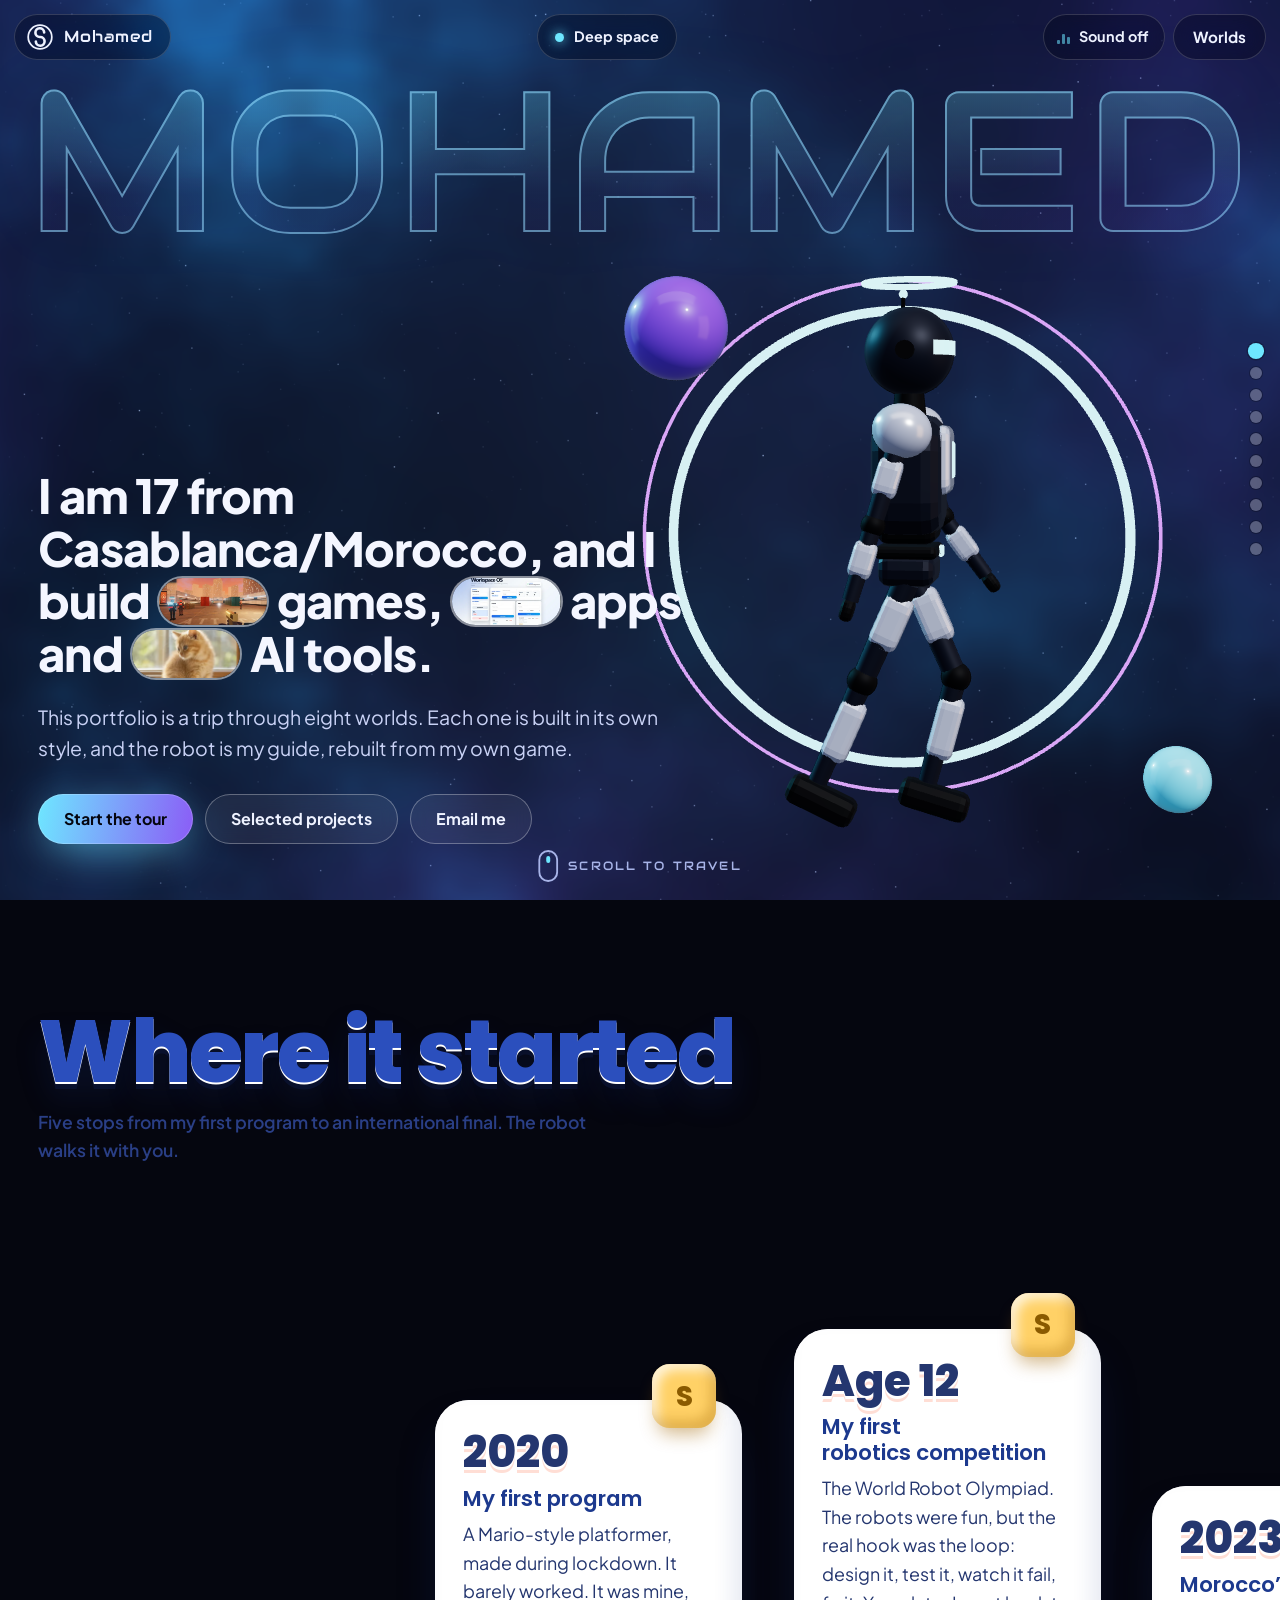
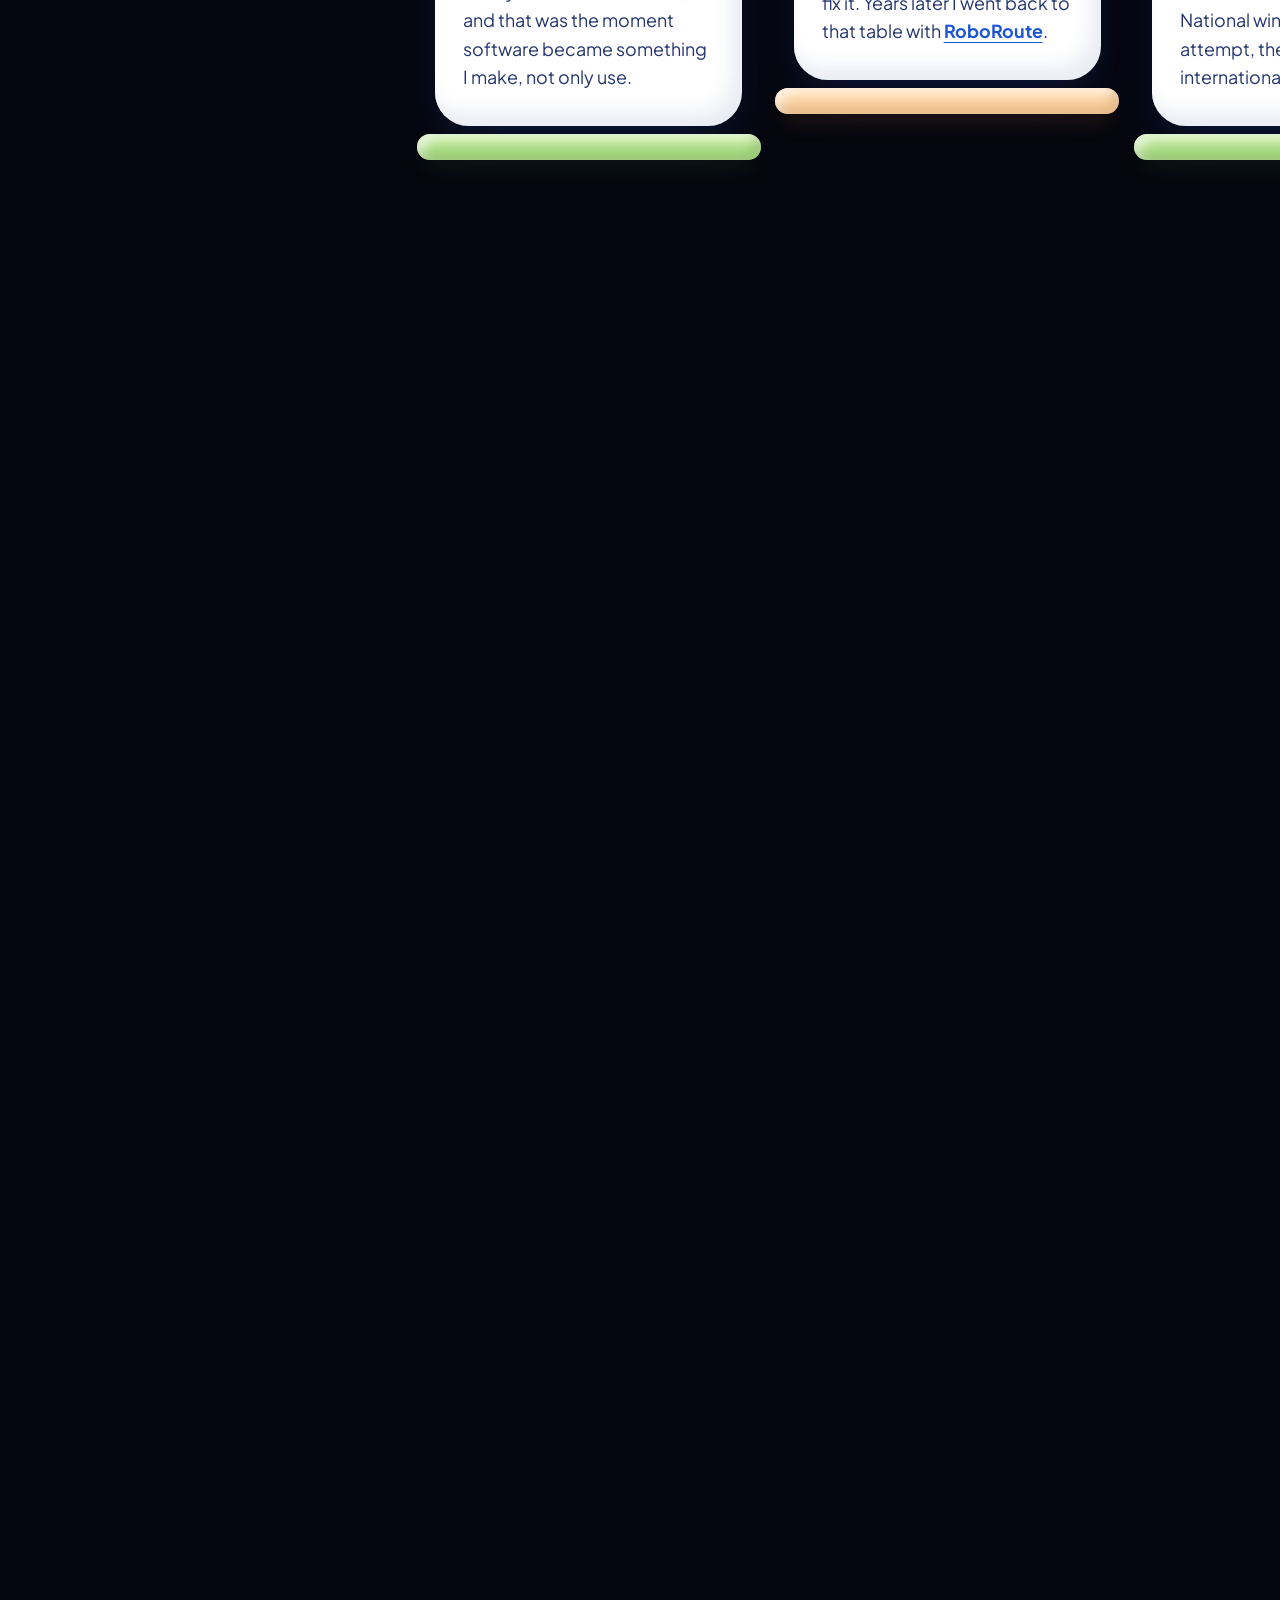
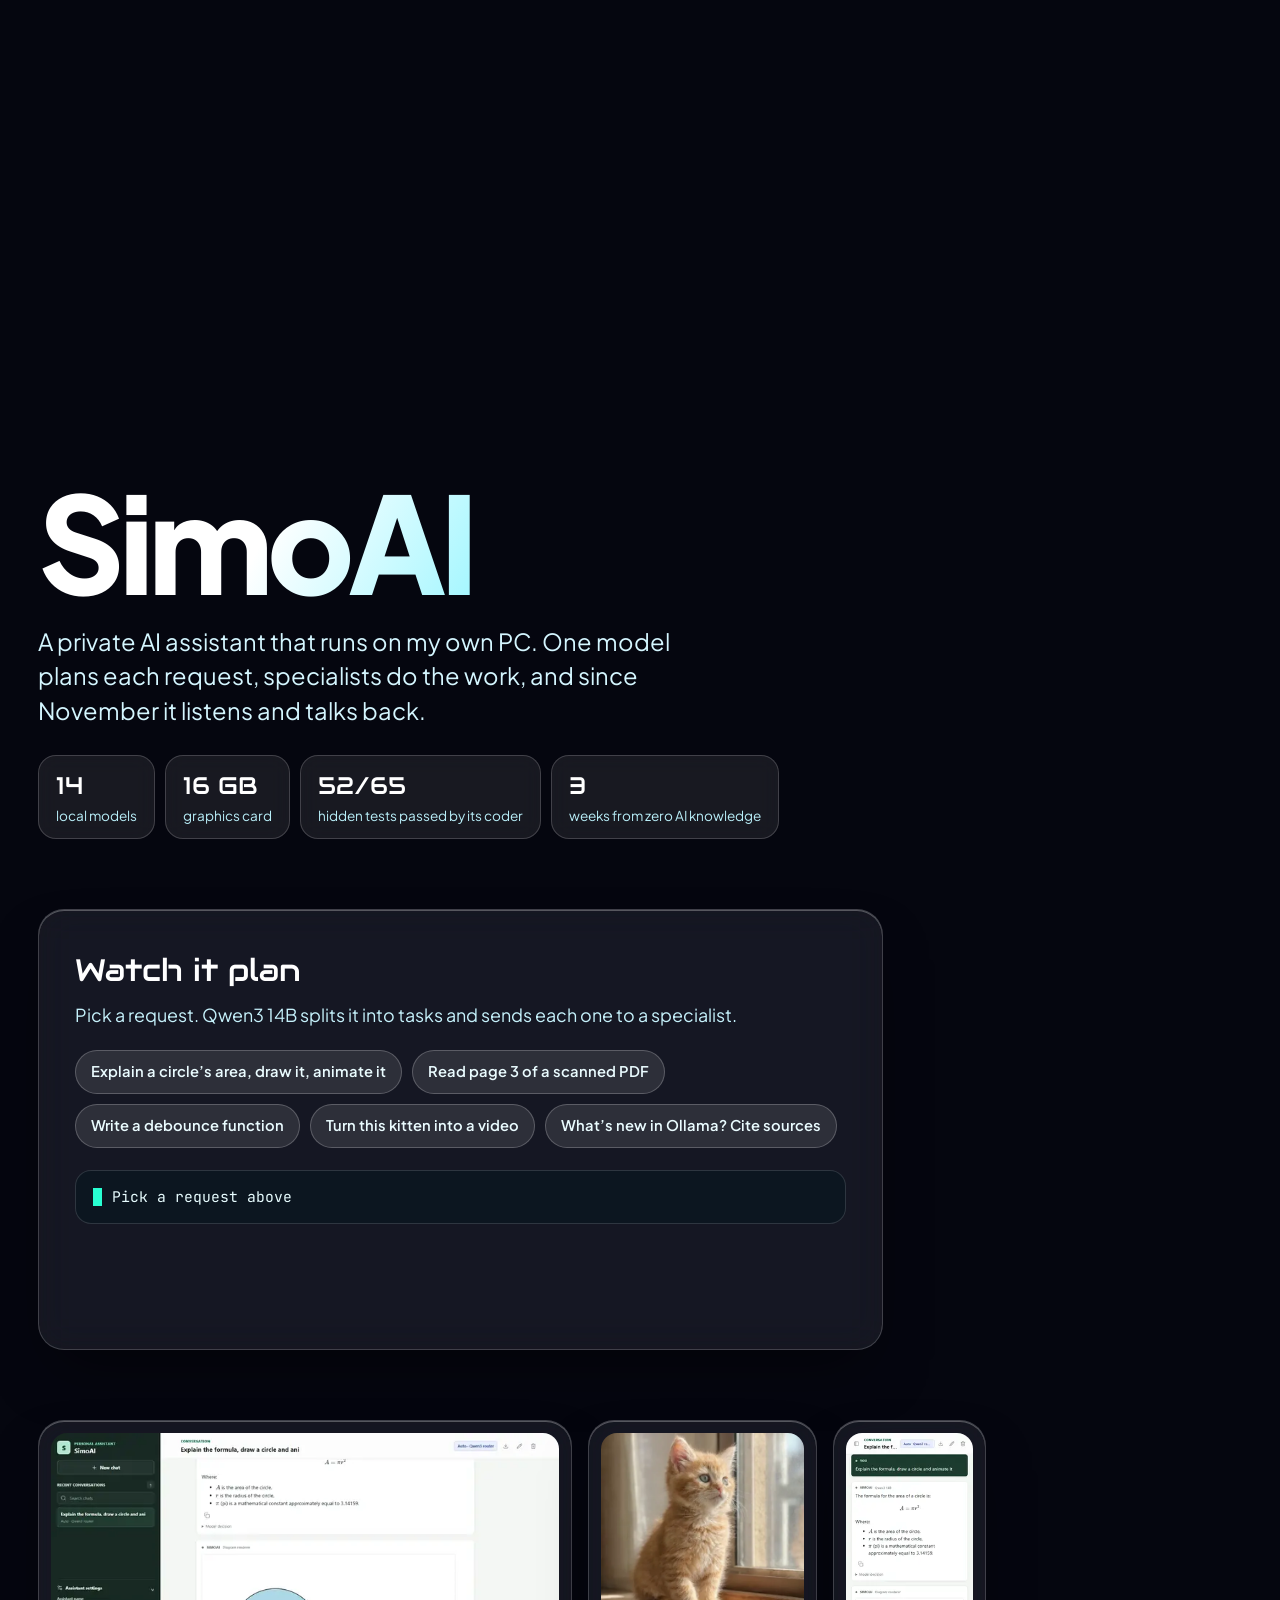
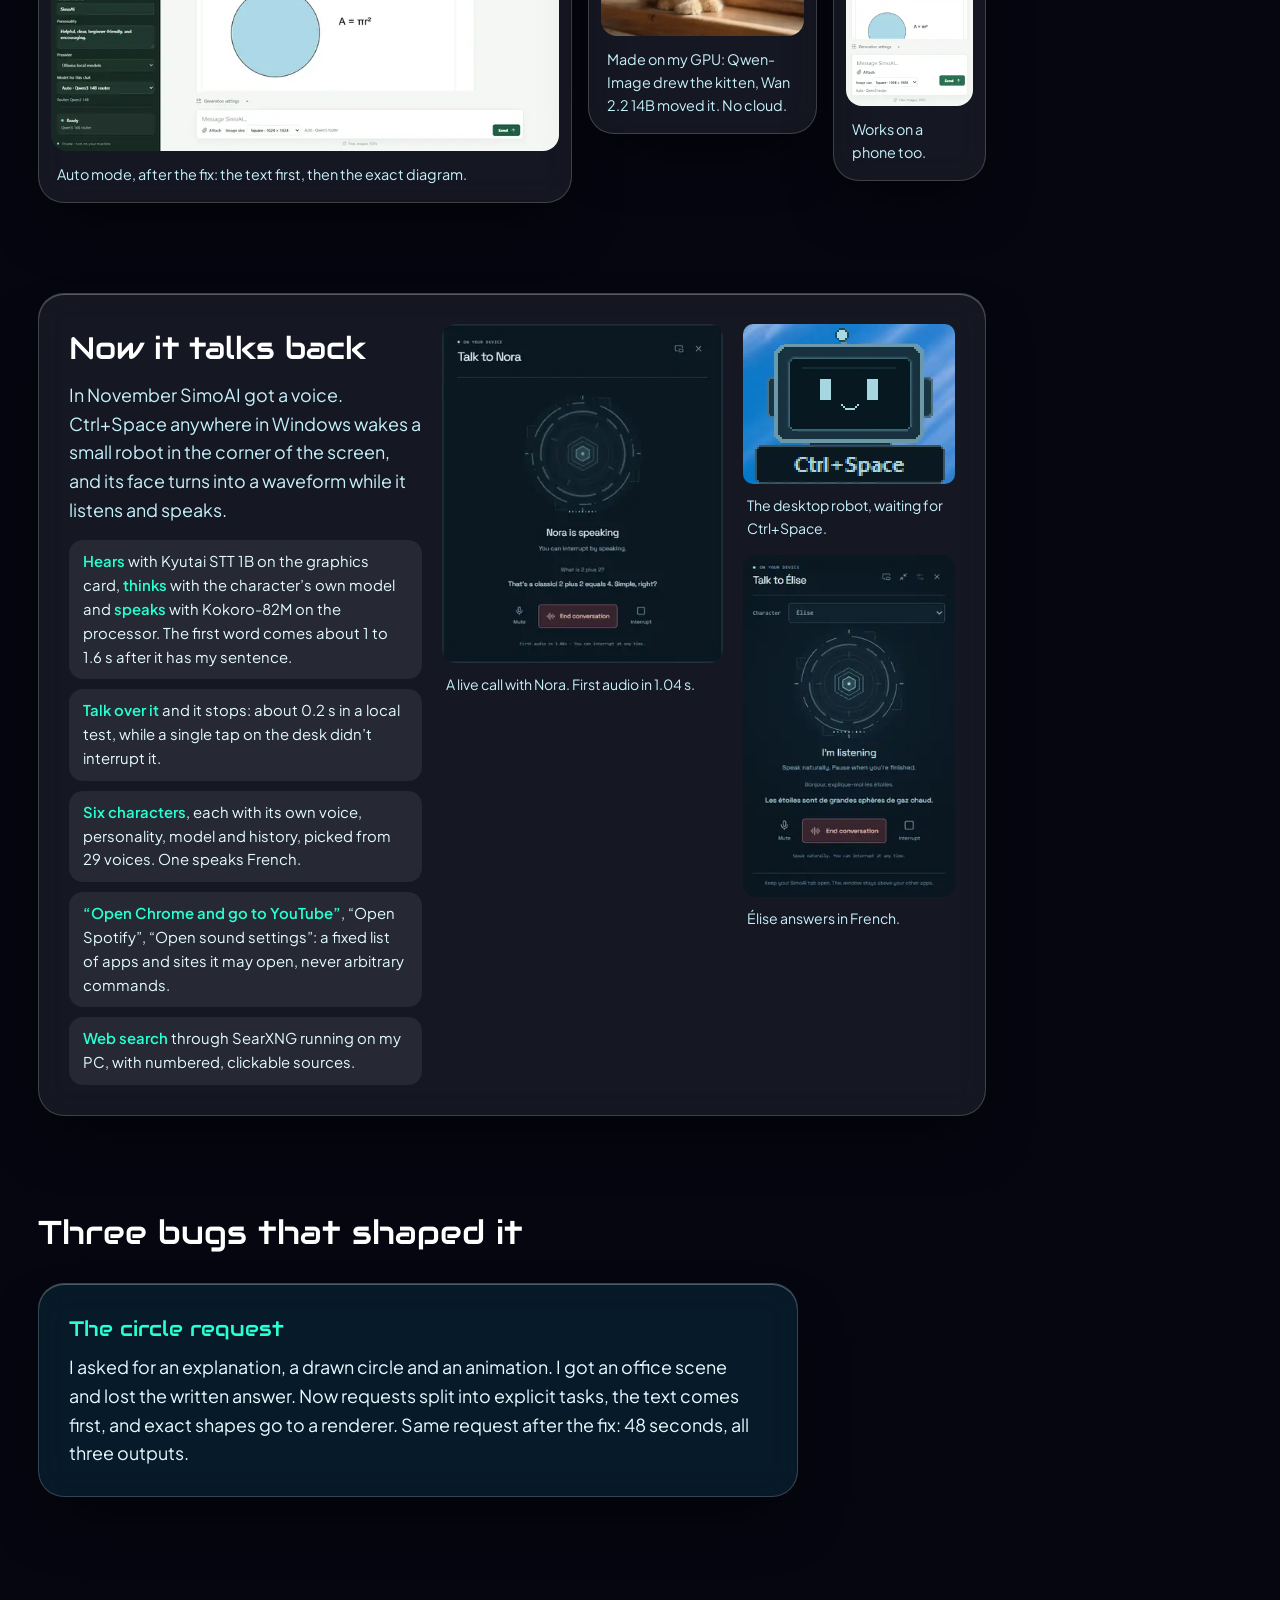
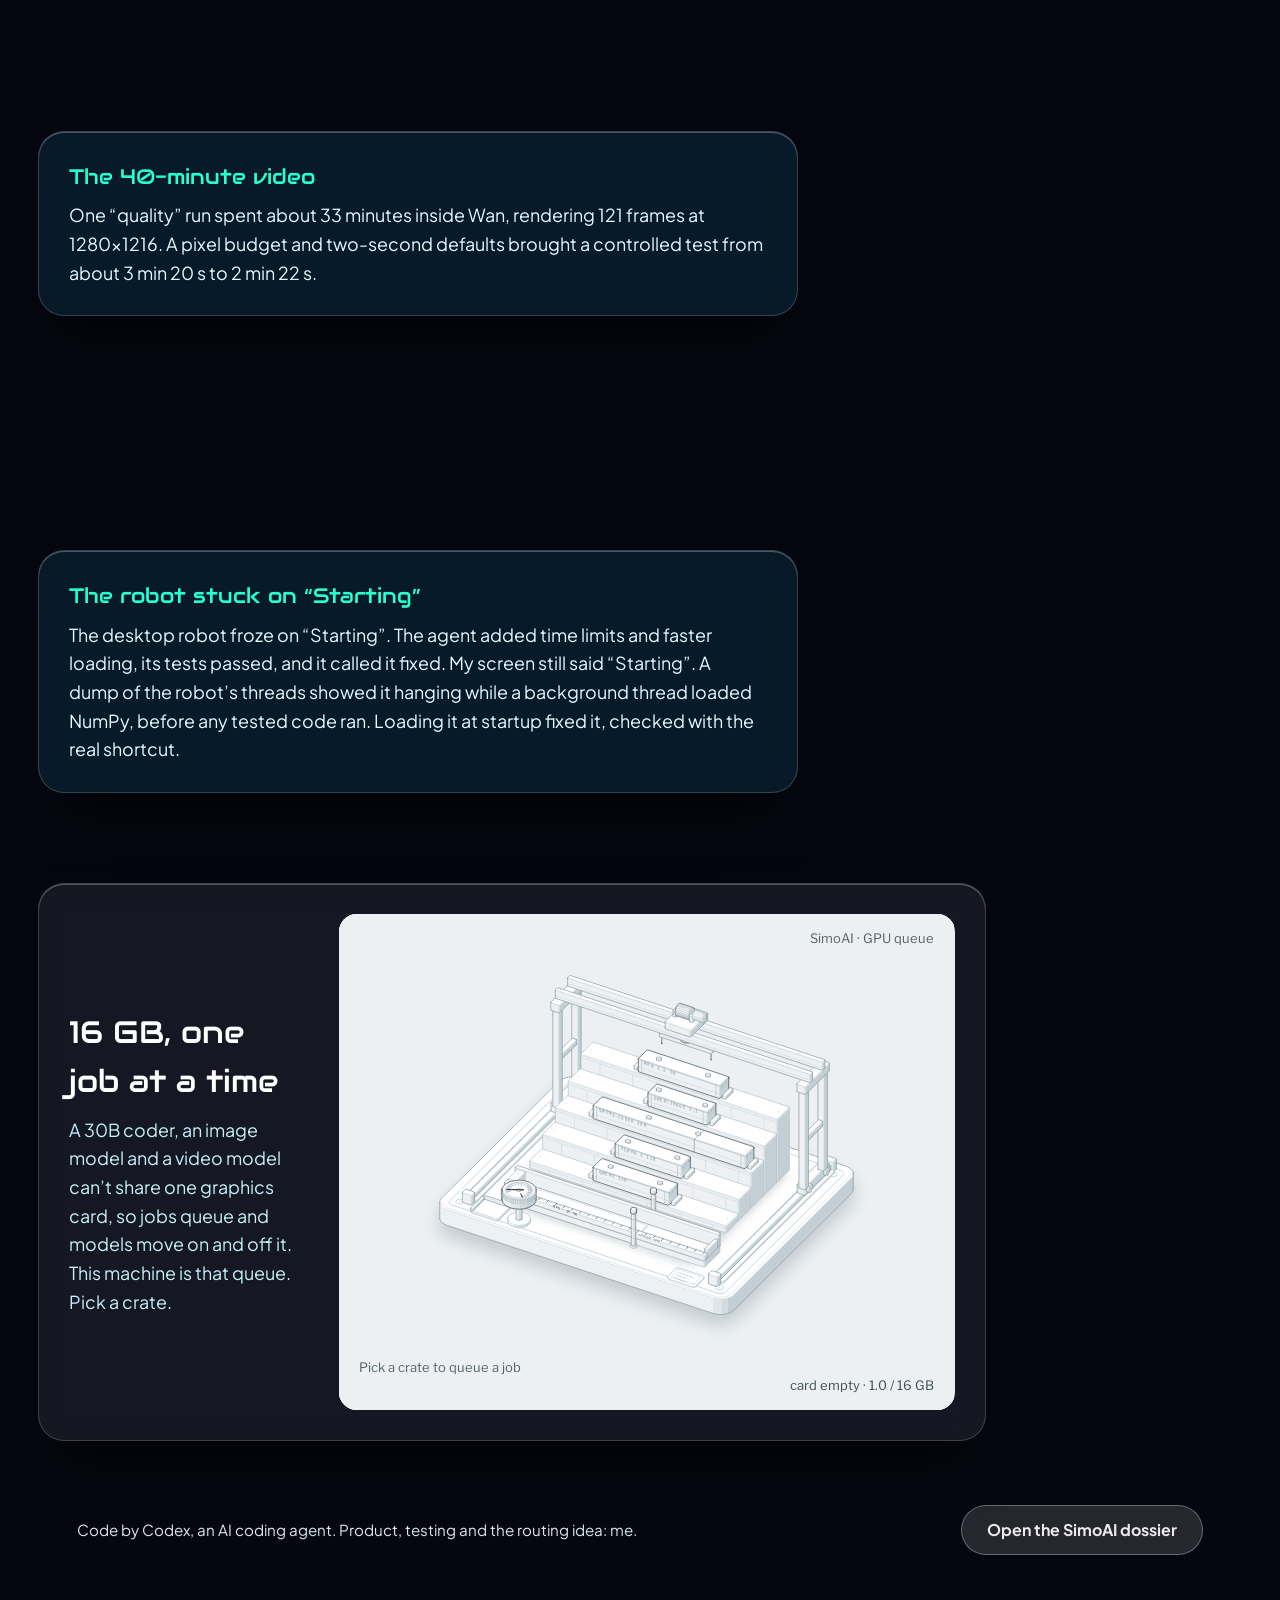
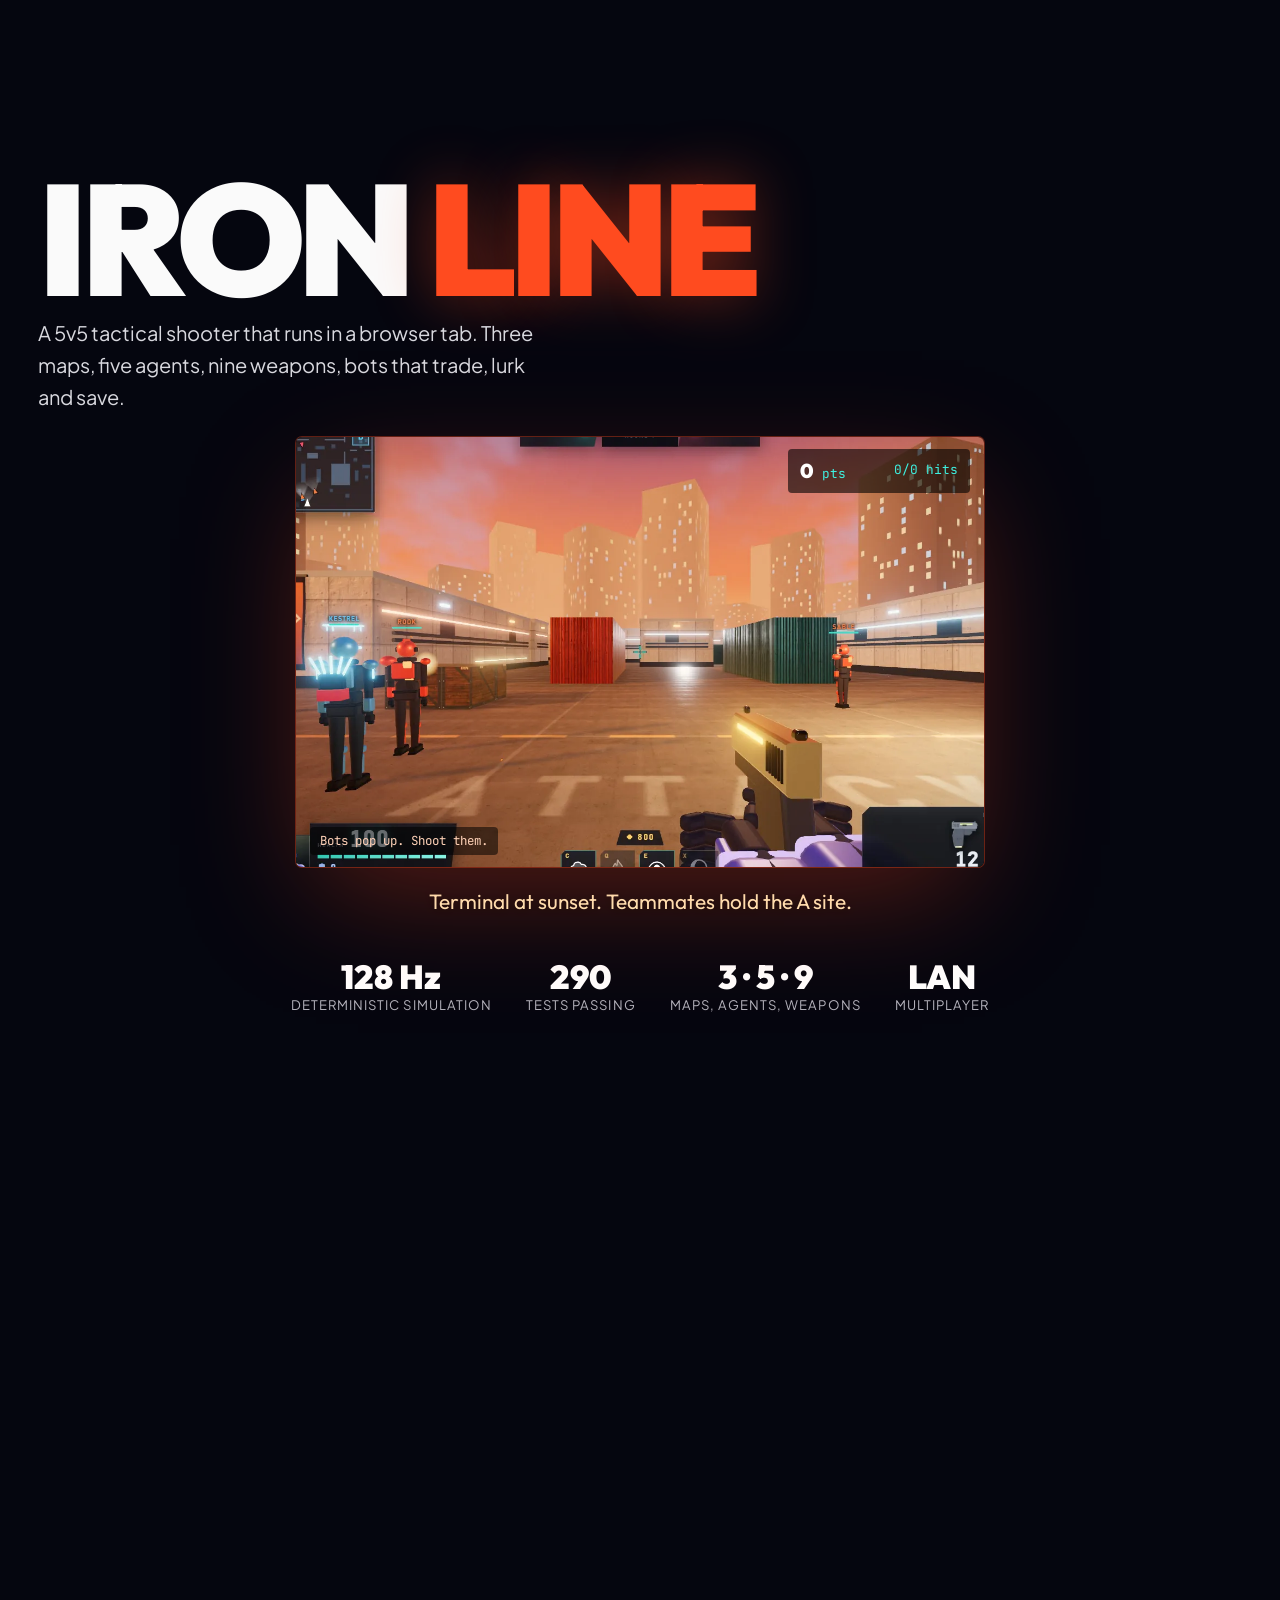
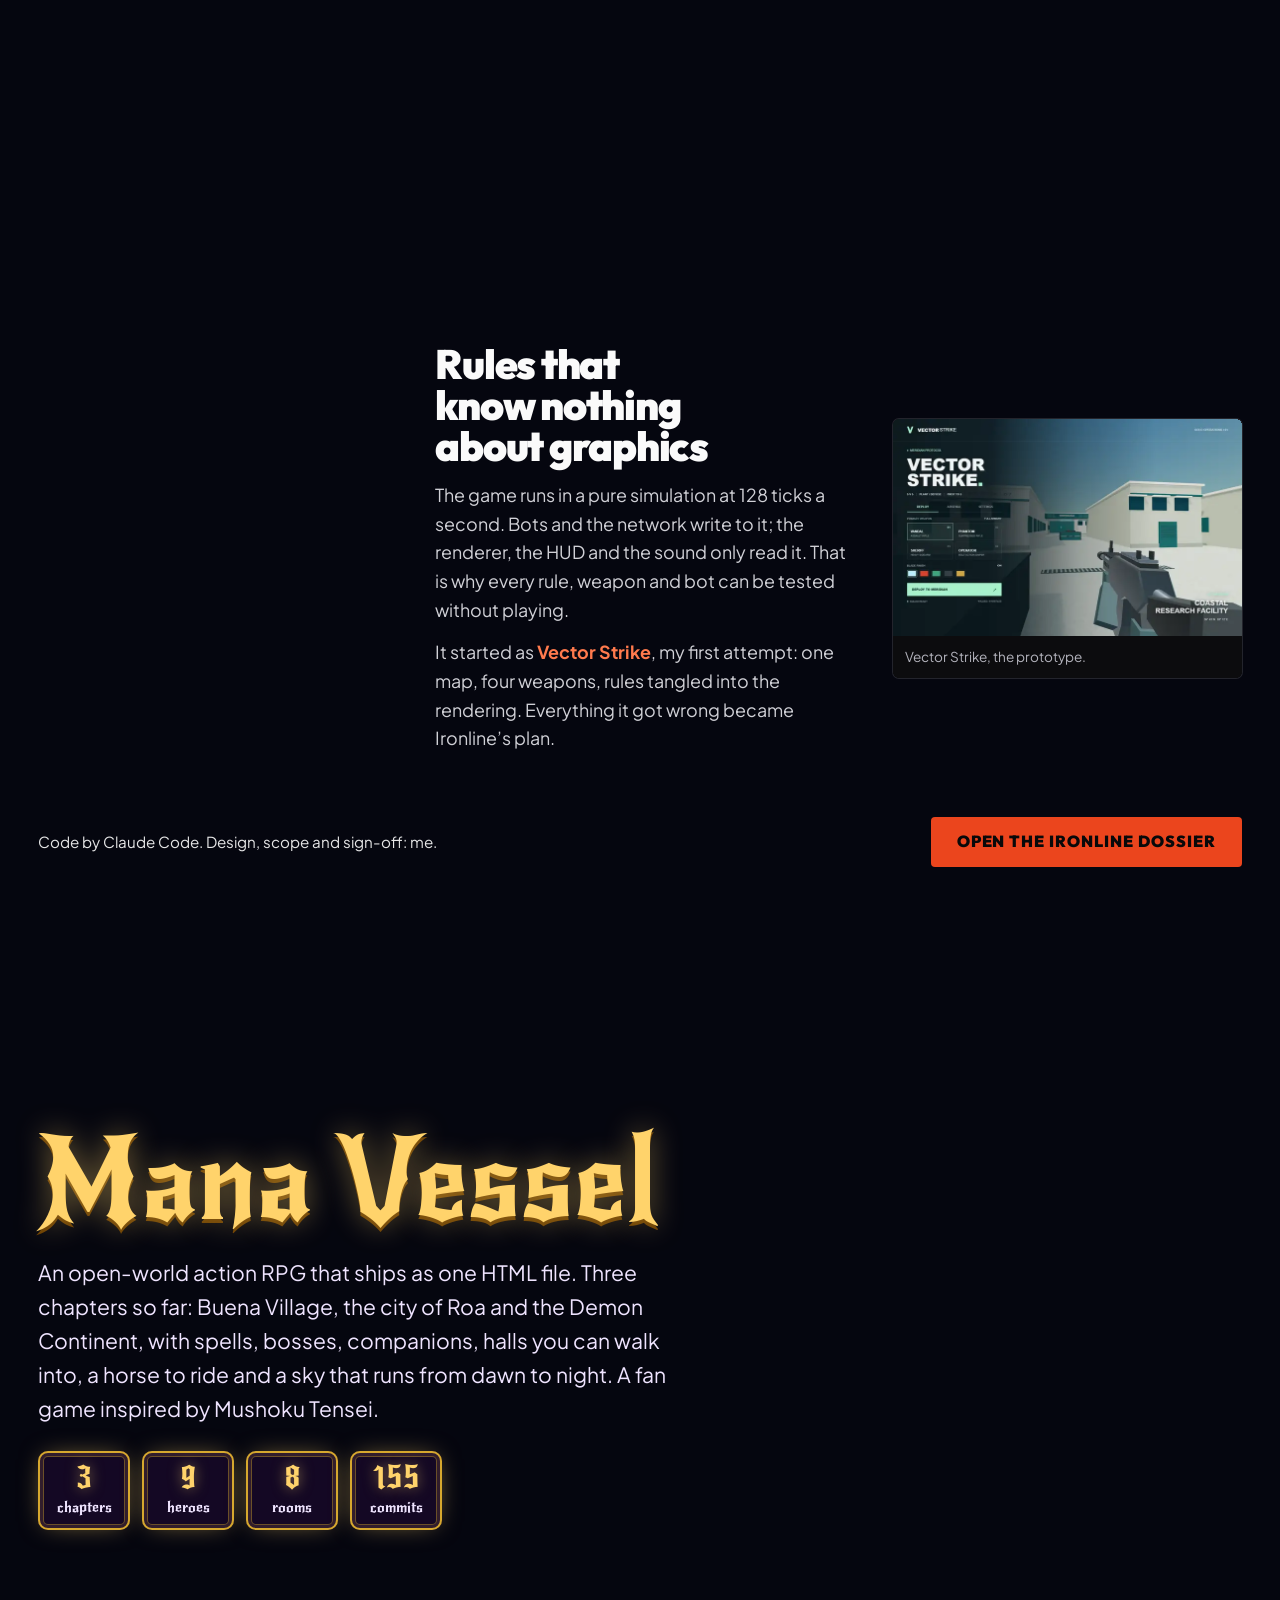
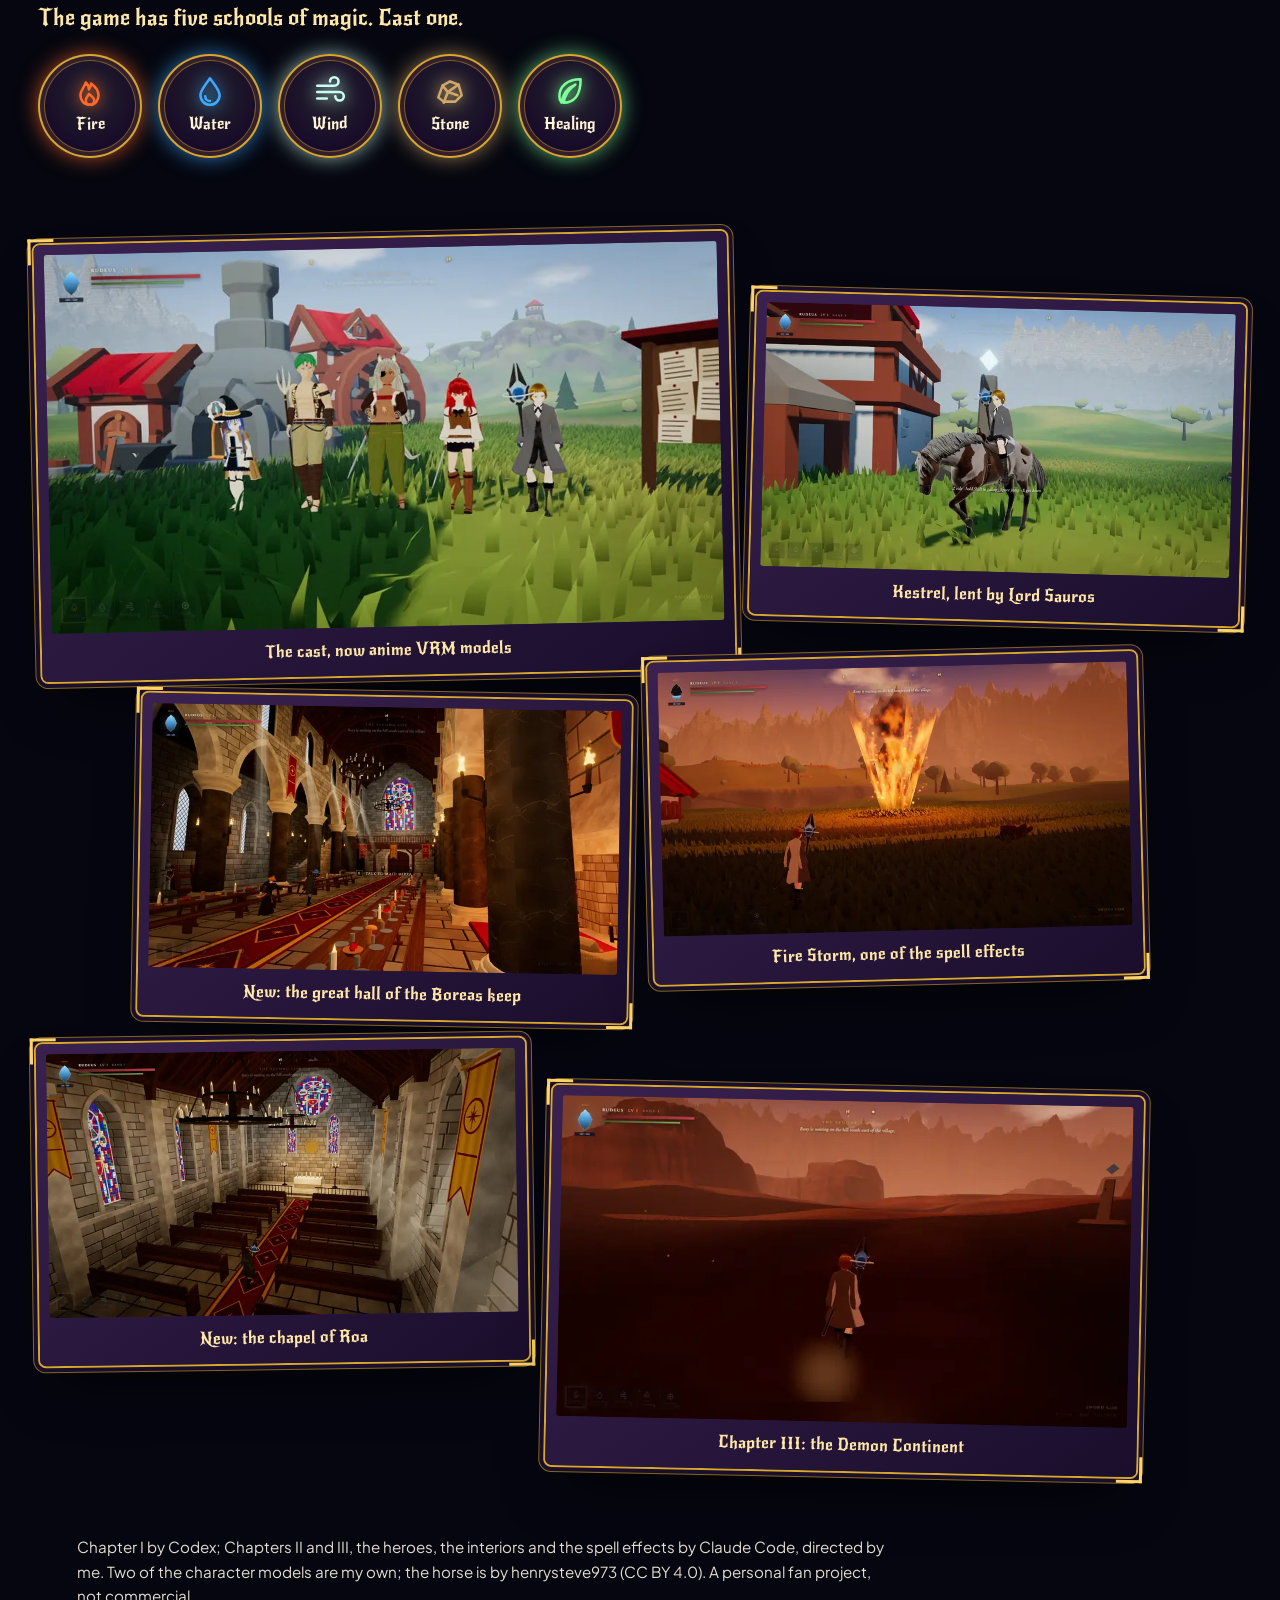
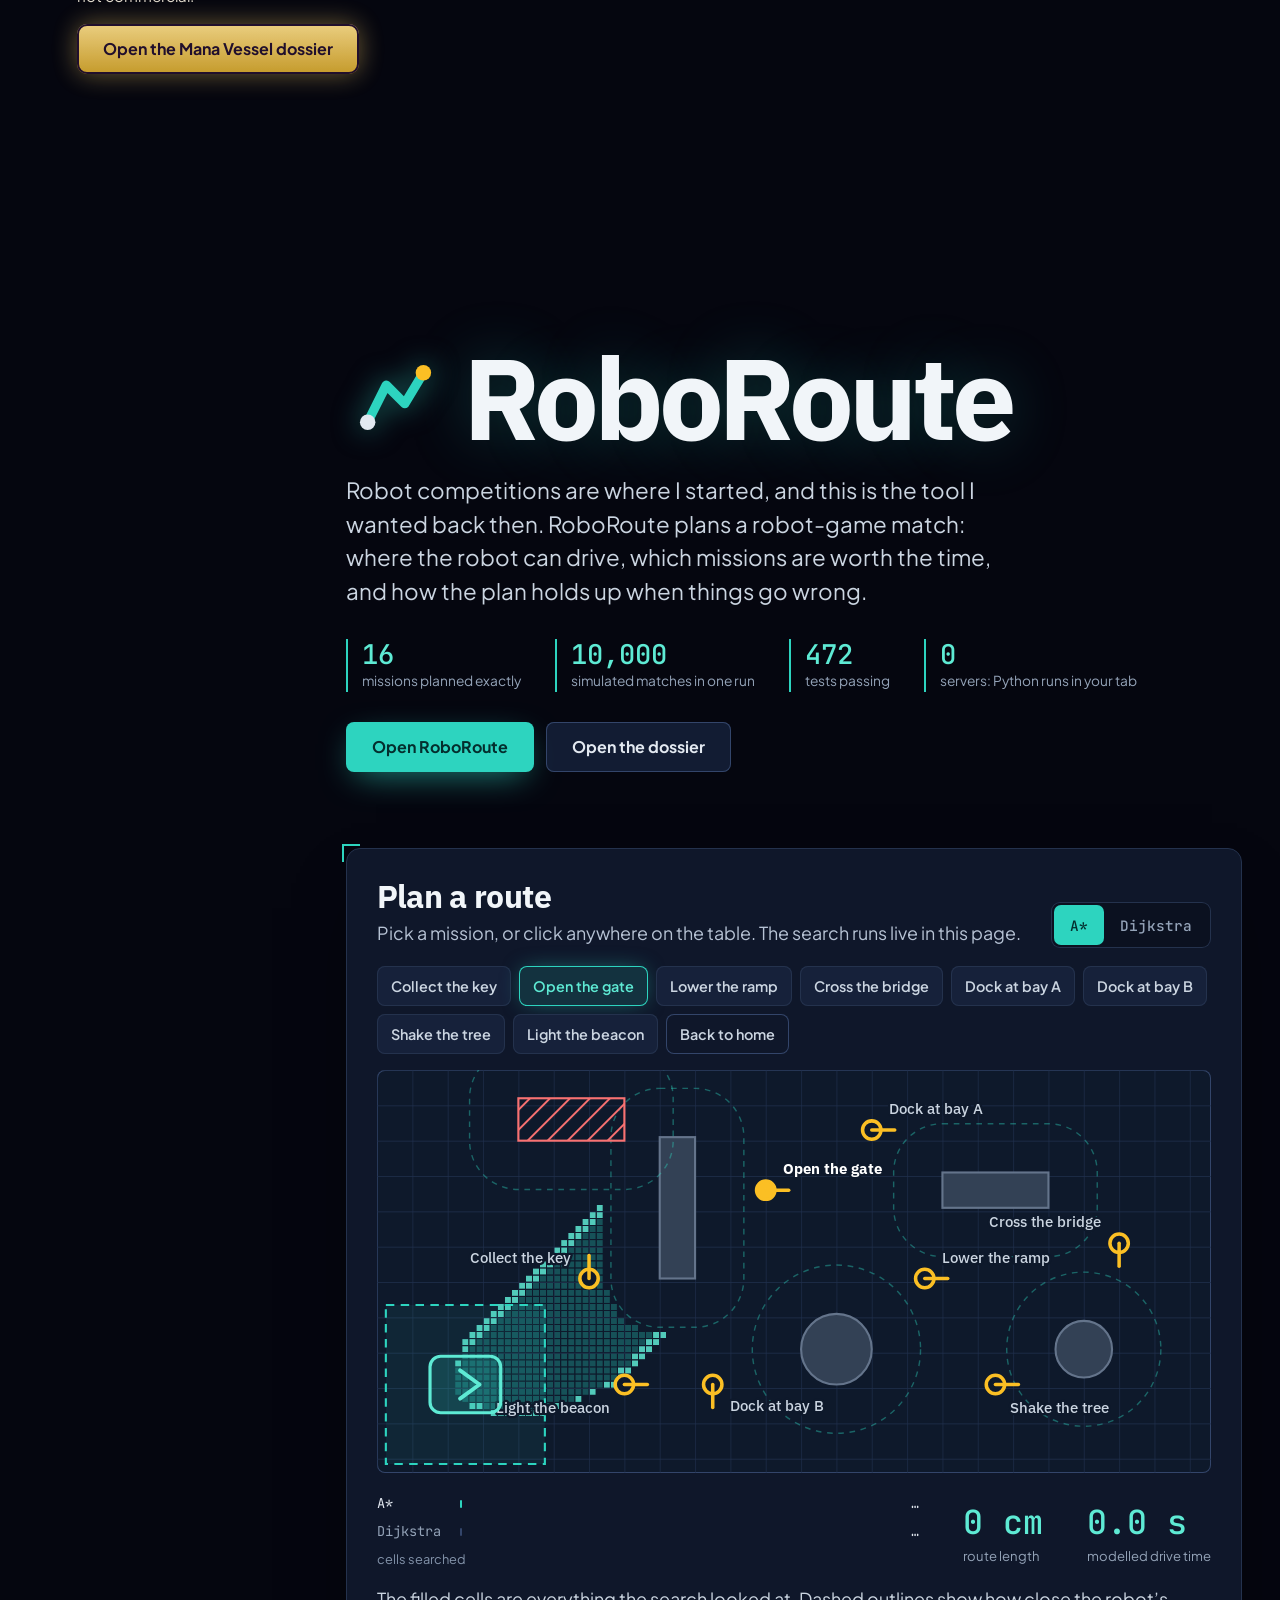
==== commit fb223105: "Mohamed instead of Simo, a clearer AI credit for PoseSandbox V1, Ironline layout back as it was - Na" ====
--- a/index.html
+++ b/index.html
@@ -3,12 +3,12 @@
 <head>
   <meta charset="UTF-8" />
   <meta name="viewport" content="width=device-width, initial-scale=1" />
-  <title>Simo: eight worlds of games, apps, robots and AI tools</title>
-  <meta name="description" content="Simo is 17 and builds software in Casablanca, Morocco. Scroll through eight worlds: a local AI assistant, a browser tactical shooter, a fantasy RPG, a strategy planner for robot competitions, sites for real businesses and motion films, guided by a robot rebuilt from his own game." />
+  <title>Mohamed: eight worlds of games, apps, robots and AI tools</title>
+  <meta name="description" content="Mohamed is 17 and builds software in Casablanca, Morocco. Scroll through eight worlds: a local AI assistant, a browser tactical shooter, a fantasy RPG, a strategy planner for robot competitions, sites for real businesses and motion films, guided by a robot rebuilt from his own game." />
   <meta name="theme-color" content="#05060f" />
   <link rel="canonical" href="https://semo-el.github.io/Portfolio_V5/" />
   <meta property="og:type" content="website" />
-  <meta property="og:title" content="Simo: eight worlds" />
+  <meta property="og:title" content="Mohamed: eight worlds" />
   <meta property="og:description" content="A scroll-through portfolio: SimoAI, Ironline, Mana Vessel, RoboRoute, real client sites and films, from a 17-year-old builder in Casablanca, Morocco." />
   <meta property="og:image" content="https://semo-el.github.io/Portfolio_V5/images/og-image.png" />
   <meta name="twitter:card" content="summary_large_image" />
@@ -29,9 +29,9 @@
 
   <!-- ================================================================ HUD -->
   <header class="hud" id="hud">
-    <a class="hud-mark" href="#start" aria-label="Simo, back to the start">
+    <a class="hud-mark" href="#start" aria-label="Mohamed, back to the start">
       <svg class="mark" viewBox="0 0 64 64" aria-hidden="true"><circle cx="32" cy="32" r="27" fill="none" stroke="currentColor" stroke-width="4"/><path d="M41.5 21.5a10 10 0 1 0-9.5 10.5a10 10 0 1 1-9.5 10.5" fill="none" stroke="currentColor" stroke-width="6" stroke-linecap="round"/></svg>
-      <span>Simo</span>
+      <span>Mohamed</span>
     </a>
     <p class="hud-world"><span class="hud-dot" aria-hidden="true"></span><span id="worldName">Deep space</span></p>
     <div class="hud-right">
@@ -73,14 +73,14 @@
   <main id="main">
     <!-- ============================================================ START: deep space -->
     <section class="w w-cosmic start" id="start" data-world="cosmic" data-robot="0.5,-0.86,0.62,-0.35" data-robot-m="0.5,0.06,0.2,-0.3" aria-labelledby="start-h">
-      <h1 class="giant under" id="start-h" aria-label="Simo"><span class="giant-in">SIMO</span></h1>
+      <h1 class="giant under" id="start-h" aria-label="Mohamed"><span class="giant-in">MOHAMED</span></h1>
       <div class="start-copy">
         <p class="start-line">I am 17 from Casablanca/Morocco, and I build <span class="pill"><img src="images/t/ironline-terminal.webp" width="704" height="440" alt="" loading="lazy" decoding="async"></span>&nbsp;games, <span class="pill"><img src="images/t/workspace-dashboard.webp" width="848" height="440" alt="" loading="lazy" decoding="async"></span>&nbsp;apps and <span class="pill"><img src="images/t/simoai-kitten.webp" width="440" height="440" alt="" loading="lazy" decoding="async"></span>&nbsp;AI&nbsp;tools.</p>
         <p class="start-sub">This portfolio is a trip through eight worlds. Each one is built in its own style, and the robot is my guide, rebuilt from my own game.</p>
         <p class="start-act">
           <a class="btn btn-cosmic" href="#origins">Start the tour</a>
           <a class="btn btn-ghost" href="selected/">Selected projects</a>
-          <a class="btn btn-ghost" href="mailto:elomaris310@gmail.com?subject=Hi%20Simo">Email me</a>
+          <a class="btn btn-ghost" href="mailto:elomaris310@gmail.com?subject=Hi%20Mohamed">Email me</a>
         </p>
       </div>
       <p class="scroll-hint" aria-hidden="true"><span class="scroll-wheel"></span>Scroll to travel</p>
@@ -116,7 +116,7 @@
             <button class="block" type="button" aria-label="Bump the 2024 block"><span class="block-face">S</span></button>
             <p class="station-year">2024</p>
             <h3>Teaching myself the web</h3>
-            <p>No bootcamp and no classes, just documentation, stubbornness and ChatGPT as a tutor. My first real project was <a href="#work/posesandbox" data-open="posesandbox">PoseSandbox</a>, a 3D posing tool. I typed about 80% of its first version myself, asking what each function was for before it went in.</p>
+            <p>No bootcamp and no classes, just documentation, stubbornness and ChatGPT helping and teaching me. My first real project was <a href="#work/posesandbox" data-open="posesandbox">PoseSandbox</a>, a 3D posing tool. I typed about 80% of its first version myself, asking what each function was for before it went in.</p>
           </article>
           <article class="station station-big" data-stop="4">
             <button class="block" type="button" aria-label="Bump the 2026 block"><span class="block-face">S</span></button>
@@ -172,7 +172,7 @@
           <figcaption>Auto mode, after the fix: the text first, then the exact diagram.</figcaption>
         </figure>
         <figure class="glass-panel g-shot g-video">
-          <video class="m loop-v" src="images/simoai-kitten-wan.mp4" poster="images/t/simoai-kitten-wan.webp" muted loop playsinline preload="none" width="480" height="480" aria-label="A kitten image animated into a short clip by Wan 2.2 on Simo’s PC"></video>
+          <video class="m loop-v" src="images/simoai-kitten-wan.mp4" poster="images/t/simoai-kitten-wan.webp" muted loop playsinline preload="none" width="480" height="480" aria-label="A kitten image animated into a short clip by Wan 2.2 on Mohamed’s PC"></video>
           <figcaption>Made on my GPU: Qwen-Image drew the kitten, Wan 2.2 14B moved it. No cloud.</figcaption>
         </figure>
         <figure class="glass-panel g-shot g-phone">
@@ -525,7 +525,7 @@
       <div class="contact-copy">
         <h2 class="contact-title" id="contact-h">Your move.</h2>
         <p class="contact-lead">Competitions, internships, a website for your business, or a question about anything you just travelled through.</p>
-        <p class="contact-act"><a class="btn btn-cosmic btn-xl" href="mailto:elomaris310@gmail.com?subject=Hi%20Simo">elomaris310@gmail.com</a></p>
+        <p class="contact-act"><a class="btn btn-cosmic btn-xl" href="mailto:elomaris310@gmail.com?subject=Hi%20Mohamed">elomaris310@gmail.com</a></p>
         <p class="contact-links"><a href="https://www.instagram.com/e.l.o.m.a.r.i__/" target="_blank" rel="noopener">Instagram<span class="vh"> (opens in a new tab)</span></a><a href="https://github.com/SEMO-EL" target="_blank" rel="noopener">GitHub<span class="vh"> (opens in a new tab)</span></a><a href="#start">Travel again</a></p>
         <p class="contact-home">Home base: Casablanca, seen from the air in 1930.</p>
       </div>
@@ -533,7 +533,7 @@
   </main>
 
   <footer class="foot">
-    <p>Simo, Casablanca, 2026. Eight worlds, one robot.</p>
+    <p>Mohamed, Casablanca, 2026. Eight worlds, one robot.</p>
   </footer>
 
 
@@ -709,7 +709,7 @@
           <p class="sd-lead">Artists need quick 3D pose references, and most tools are expensive desktop software or clumsy web ports. I wanted one that opens instantly, needs no account and exports an image without fuss.</p>
           <p class="sd-links"><a class="btn btn-dossier" href="https://semo-el.github.io/PoseSandbox-V2/" target="_blank" rel="noopener">Open PoseSandbox V2<span class="vh"> (opens in a new tab)</span></a><a class="tlink" href="https://github.com/SEMO-EL/PoseSandbox-V2" target="_blank" rel="noopener">Code on GitHub<span class="vh"> (opens in a new tab)</span></a><a class="tlink" href="https://semo-el.github.io/PoseSandbox/" target="_blank" rel="noopener">The 2024 original<span class="vh"> (opens in a new tab)</span></a></p>
         </div>
-        <dl class="sd-meta"><div><dt>When</dt><dd>2024–25, my first website. Version 2: November 2026</dd></div><div><dt>Code</dt><dd>Version 1: about 80% typed by me, with ChatGPT as a tutor that suggested which function went where and explained what each one did. Version 2: Claude Code, from the list of things I wanted to change</dd></div><div><dt>Stack</dt><dd>Three.js, WebGL, inverse kinematics, JSON save files</dd></div></dl>
+        <dl class="sd-meta"><div><dt>When</dt><dd>2024–25, my first website. Version 2: November 2026</dd></div><div><dt>Code</dt><dd>Version 1: about 80% typed by me, with ChatGPT helping and teaching me: it suggested which function went where and explained what each one did. Version 2: Claude Code, from the list of things I wanted to change</dd></div><div><dt>Stack</dt><dd>Three.js, WebGL, inverse kinematics, JSON save files</dd></div></dl>
       </header>
       
       <div class="sd-frames" data-group="posesandbox" role="group" aria-label="PoseSandbox: 9 screens"><button type="button" class="sf" data-full="images/posesandbox2-home.webp" data-alt="PoseSandbox version 2: a jointed artist’s mannequin waving on a lit stage, under “Pose faster. Create better.”" aria-label="View larger: PoseSandbox version 2: a jointed artist’s mannequin waving on a lit stage, under “Pose faster. Create better.”"><img src="images/t/posesandbox2-home.webp" width="782" height="440" alt="PoseSandbox version 2: a jointed artist’s mannequin waving on a lit stage, under “Pose faster. Create better.”" class="m" loading="lazy" decoding="async"></button><button type="button" class="sf" data-video="images/posesandbox-film.mp4" data-full="images/t/posesandbox-film-poster.webp" data-alt="PoseSandbox launch film, 30 seconds, with voice-over and subtitles" aria-label="View larger: PoseSandbox launch film, 30 seconds, with voice-over and subtitles"><video class="m" src="images/posesandbox-film.mp4" poster="images/t/posesandbox-film-poster.webp" width="1920" height="1080" muted loop playsinline preload="none" aria-label="PoseSandbox launch film, 30 seconds, with voice-over and subtitles"></video></button><button type="button" class="sf" data-full="images/posesandbox3-ink.webp" data-alt="Version 2 after the November upgrade: three figures with different proportions, drawn as line art by the Ink look" aria-label="View larger: Version 2 after the November upgrade: three figures with different proportions, drawn as line art by the Ink look"><img src="images/t/posesandbox3-ink.webp" width="704" height="440" alt="Version 2 after the November upgrade: three figures with different proportions, drawn as line art by the Ink look" class="m" loading="lazy" decoding="async"></button><button type="button" class="sf" data-full="images/posesandbox3-values.webp" data-alt="The same three figures in the Values look: four flat tones for studying light" aria-label="View larger: The same three figures in the Values look: four flat tones for studying light"><img src="images/t/posesandbox3-values.webp" width="704" height="440" alt="The same three figures in the Values look: four flat tones for studying light" class="m" loading="lazy" decoding="async"></button><button type="button" class="sf" data-full="images/posesandbox2-editor.webp" data-alt="The version 2 editor: the mannequin reaching up, with the pose library, hand shapes and undo" aria-label="View larger: The version 2 editor: the mannequin reaching up, with the pose library, hand shapes and undo"><img src="images/t/posesandbox2-editor.webp" width="782" height="440" alt="The version 2 editor: the mannequin reaching up, with the pose library, hand shapes and undo" class="m" loading="lazy" decoding="async"></button><button type="button" class="sf" data-full="images/posesandbox2-lights.webp" data-alt="Version 2: the mannequin in a guard pose under warm and pink lights, beside “Your own lights”" aria-label="View larger: Version 2: the mannequin in a guard pose under warm and pink lights, beside “Your own lights”"><img src="images/t/posesandbox2-lights.webp" width="782" height="440" alt="Version 2: the mannequin in a guard pose under warm and pink lights, beside “Your own lights”" class="m" loading="lazy" decoding="async"></button><button type="button" class="sf" data-full="images/posesandbox2-library.webp" data-alt="Version 2: the mannequin sitting, beside the pose library as it was at launch" aria-label="View larger: Version 2: the mannequin sitting, beside the pose library as it was at launch"><img src="images/t/posesandbox2-library.webp" width="782" height="440" alt="Version 2: the mannequin sitting, beside the pose library as it was at launch" class="m" loading="lazy" decoding="async"></button><button type="button" class="sf" data-full="images/posesandbox-editor.webp" data-alt="The 2024 original: a figure made of boxes on a grid, with selection, gizmo and reference panels" aria-label="View larger: The 2024 original: a figure made of boxes on a grid, with selection, gizmo and reference panels"><img src="images/t/posesandbox-editor.webp" width="850" height="440" alt="The 2024 original: a figure made of boxes on a grid, with selection, gizmo and reference panels" class="m" loading="lazy" decoding="async"></button><button type="button" class="sf" data-full="images/posesandbox-home.webp" data-alt="The 2024 original’s landing page: “Pose faster. Create better.”" aria-label="View larger: The 2024 original’s landing page: “Pose faster. Create better.”"><img src="images/t/posesandbox-home.webp" width="850" height="440" alt="The 2024 original’s landing page: “Pose faster. Create better.”" class="m" loading="lazy" decoding="async"></button></div>
--- a/css/site.css
+++ b/css/site.css
@@ -1,5 +1,5 @@
 /* ==========================================================================
-   Simo, portfolio v5: "eight worlds"
+   Mohamed, portfolio v5: "eight worlds"
    Layers: #bg (world shader, z 0) < .under (giant type, z 1) < #fg (robot + props, z 2)
    < page content (z 3) < HUD (z 20) < dialogs (top layer).
    Body text is always Plus Jakarta Sans; each world brings its own display face and colours.
@@ -177,7 +177,7 @@
 .start { min-height: 100svh; display: flex; flex-direction: column; justify-content: flex-end; padding: 120px var(--m) 56px; overflow: clip; }
 .giant {
   inset: 9vh 0 auto 0; margin: 0; text-align: center;
-  font-family: var(--font-space); font-weight: 400; font-size: clamp(6.5rem, 27vw, 30rem); line-height: 0.82; letter-spacing: 0.02em;
+  font-family: var(--font-space); font-weight: 400; font-size: clamp(4rem, 15.5vw, 17rem); line-height: 0.82; letter-spacing: 0.02em;
   filter: drop-shadow(0 0 40px rgba(110, 231, 255, 0.18));
 }
 .giant-in {
@@ -673,14 +673,6 @@
 
 /* the robot keeps the right-hand quarter of the glass lab on wide screens */
 @media (min-width: 1101px) { .glass-grid, .gpu, .talk { max-width: min(1400px, 74vw); } }
-/* short laptop screens (1440x900): smaller title with the tagline beside it, so the Ironline screen gets the height (letterboxes cover 9vh top and bottom) */
-@media (min-width: 1101px) and (max-height: 1000px) {
-  .arena-pin { grid-template-columns: auto 1fr; grid-template-rows: auto 1fr auto auto; }
-  .arena-pin > * { grid-column: 1 / -1; }
-  .arena-title { grid-column: 1; font-size: clamp(3.6rem, 1rem + min(11vw, 13vh), 13rem); }
-  .arena-tag { grid-column: 2; grid-row: 1; align-self: end; margin: 0 0 0 40px; }
-  .screen { width: min(58vw, 1040px, calc((100svh - 410px) * 1.6)); }
-}
 
 /* ================================================================== TABLET */
 @media (max-width: 1100px) {
@@ -718,7 +710,7 @@
   .target { --tb: 46px; }
   .hud-sound { padding: 0 14px; }
   .start { padding-top: 96px; padding-bottom: 72px; }
-  .giant { inset: 13vh 0 auto 0; font-size: 31vw; }
+  .giant { inset: 13vh 0 auto 0; font-size: 15vw; }
   .start-copy { max-width: 100%; }
   .start-line { font-size: clamp(1.7rem, 8vw, 2.4rem); }
   .start-act .btn { flex: 1 1 100%; }
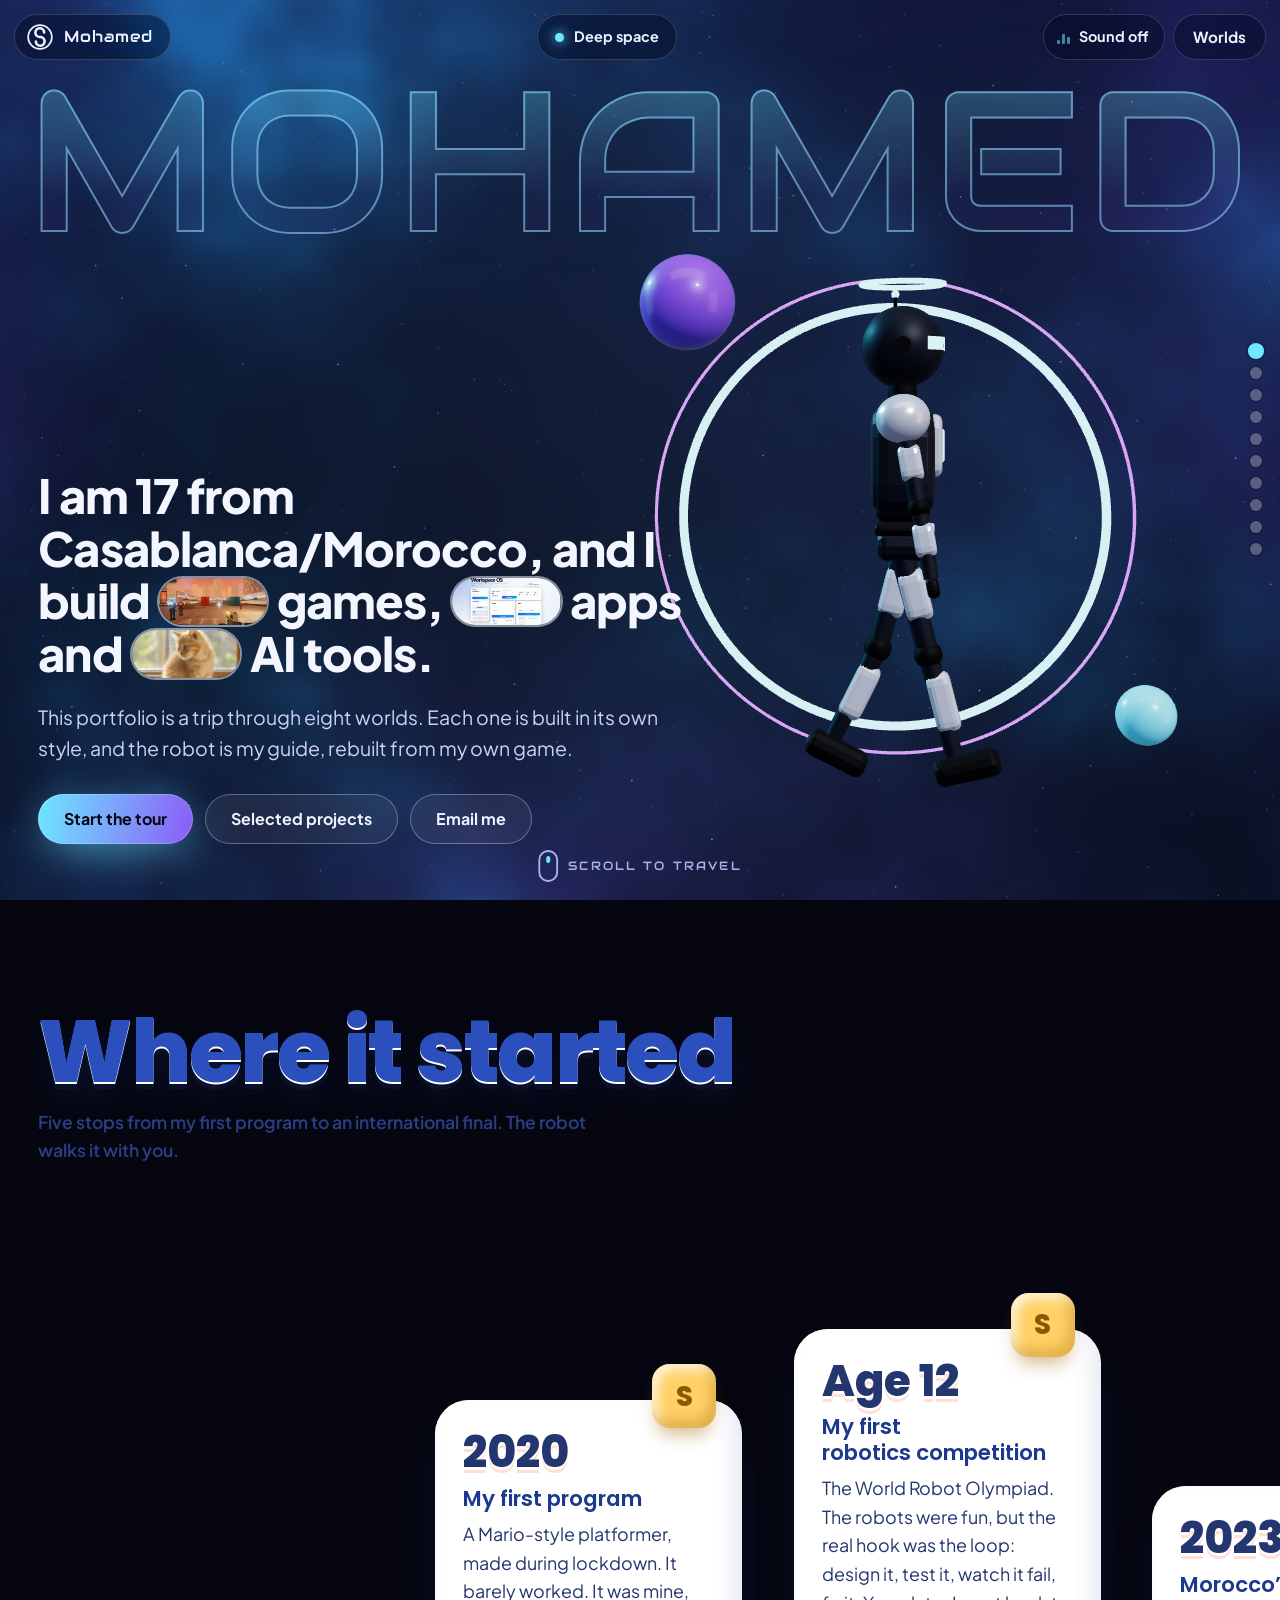
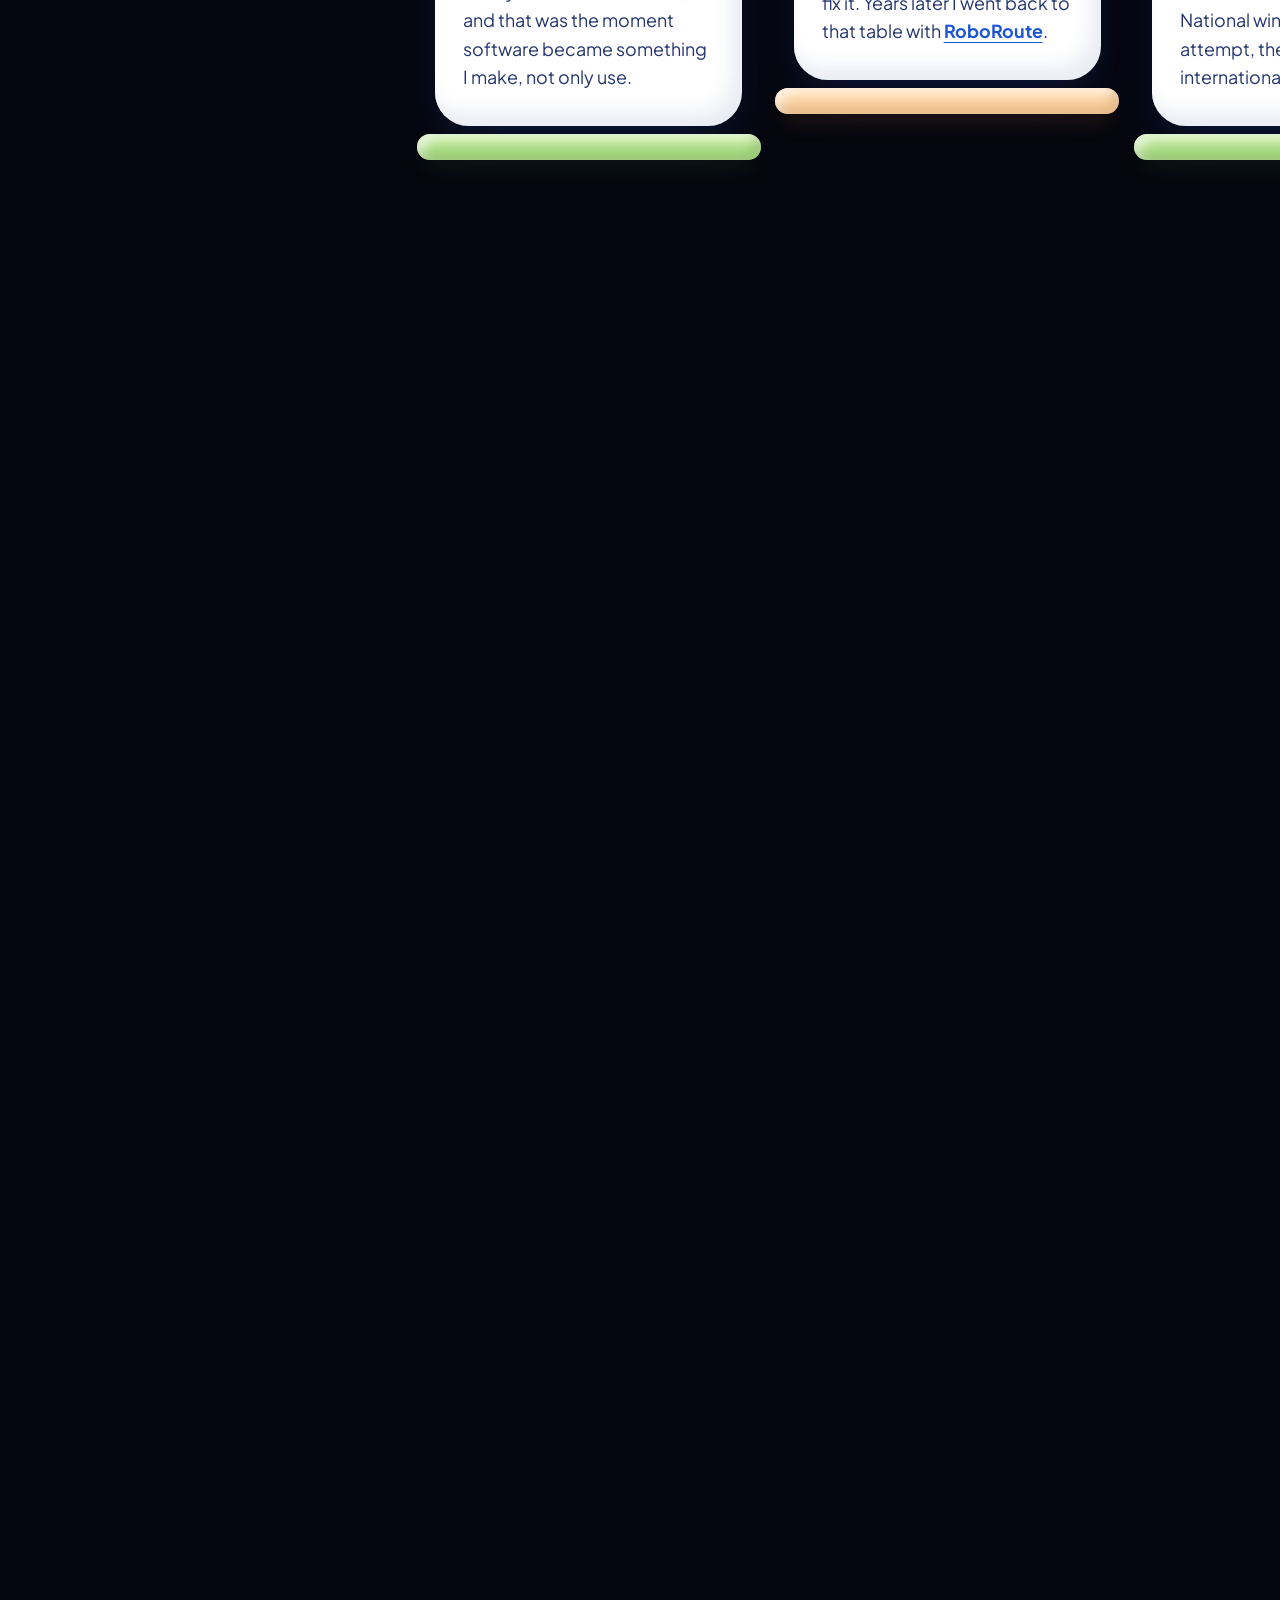
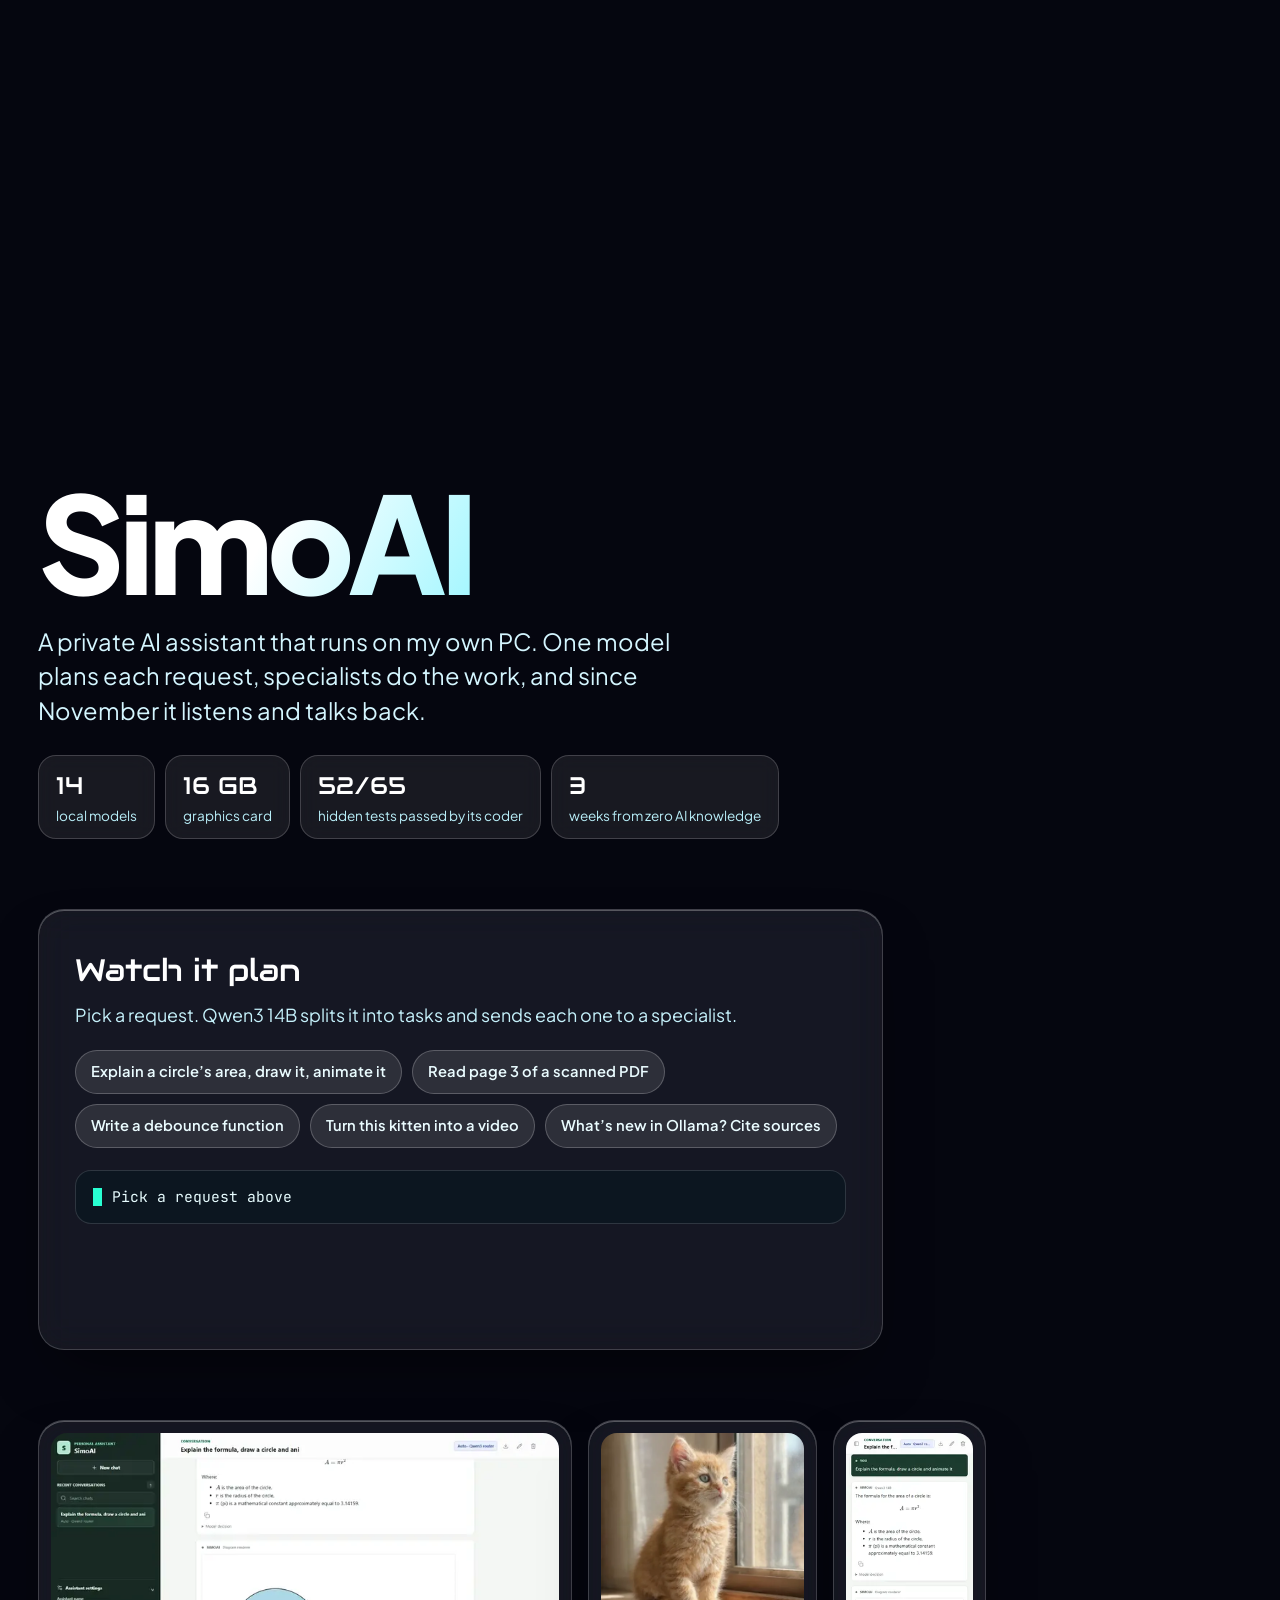
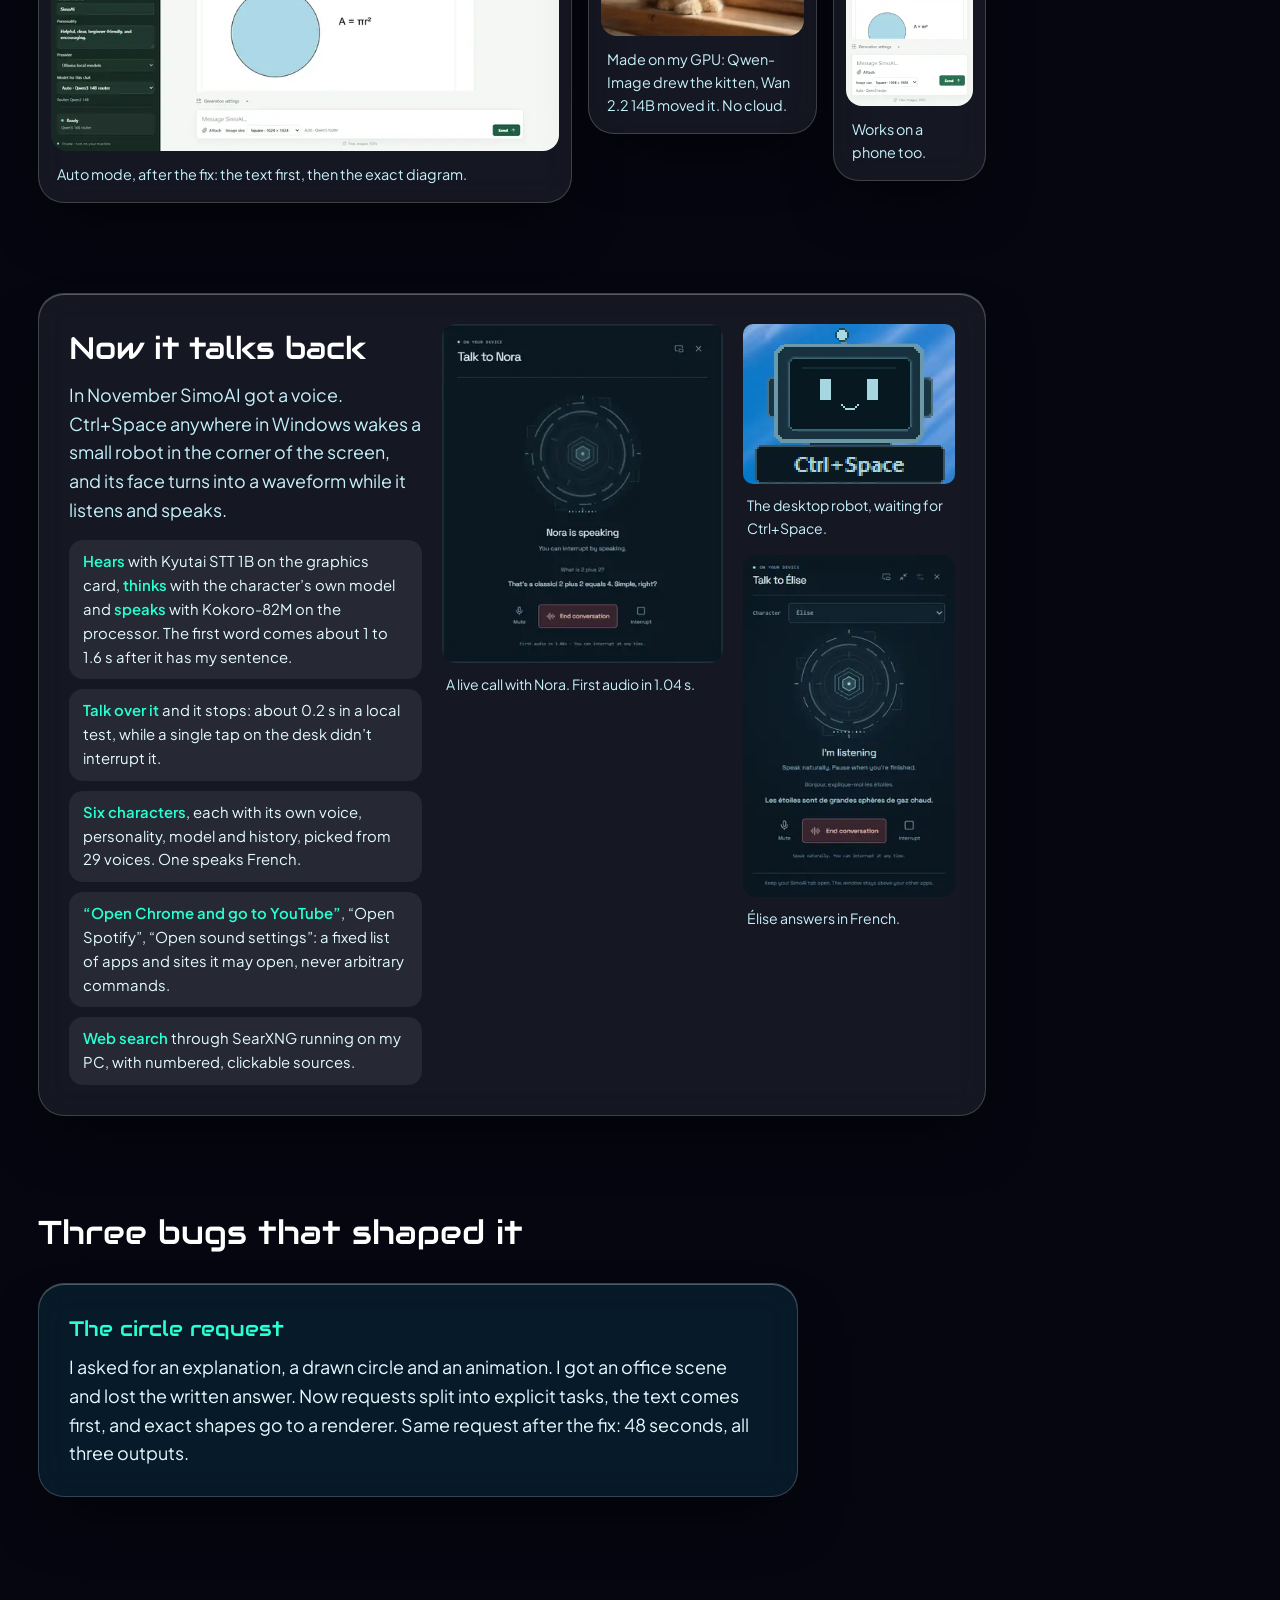
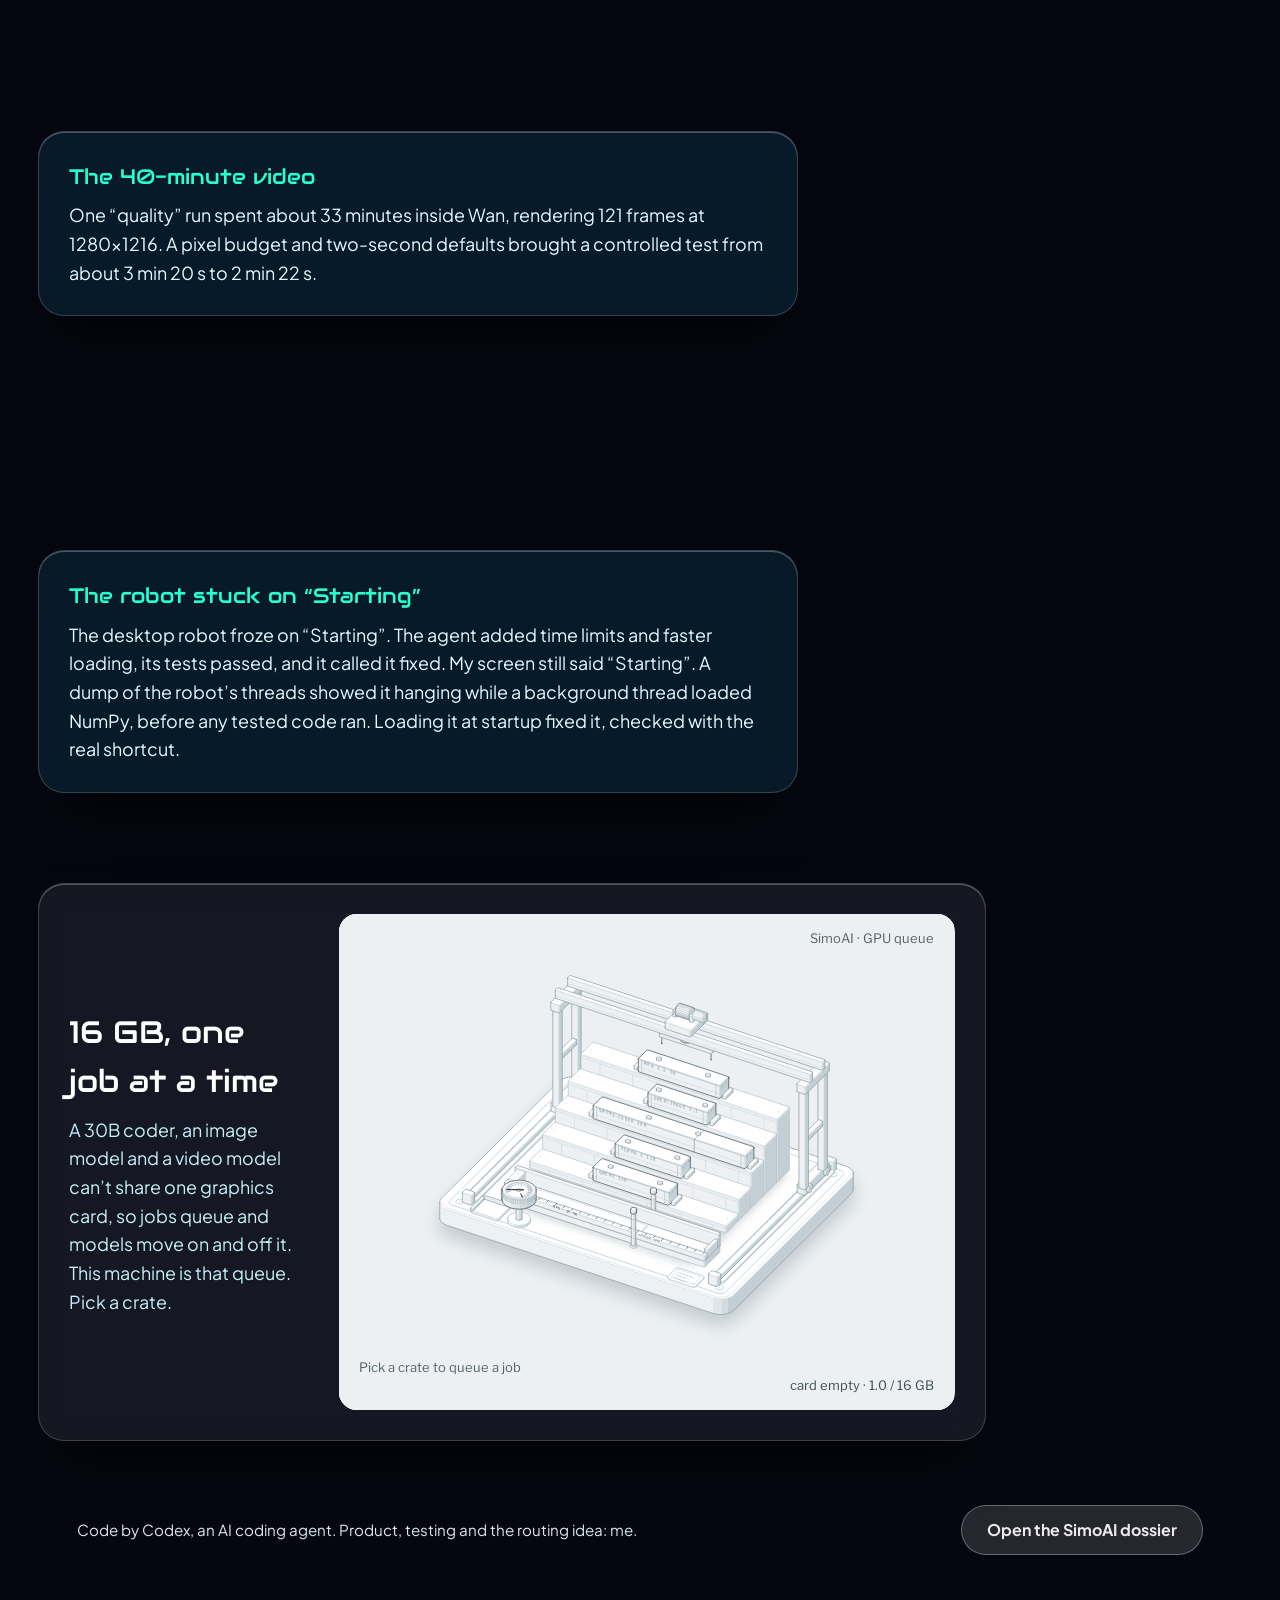
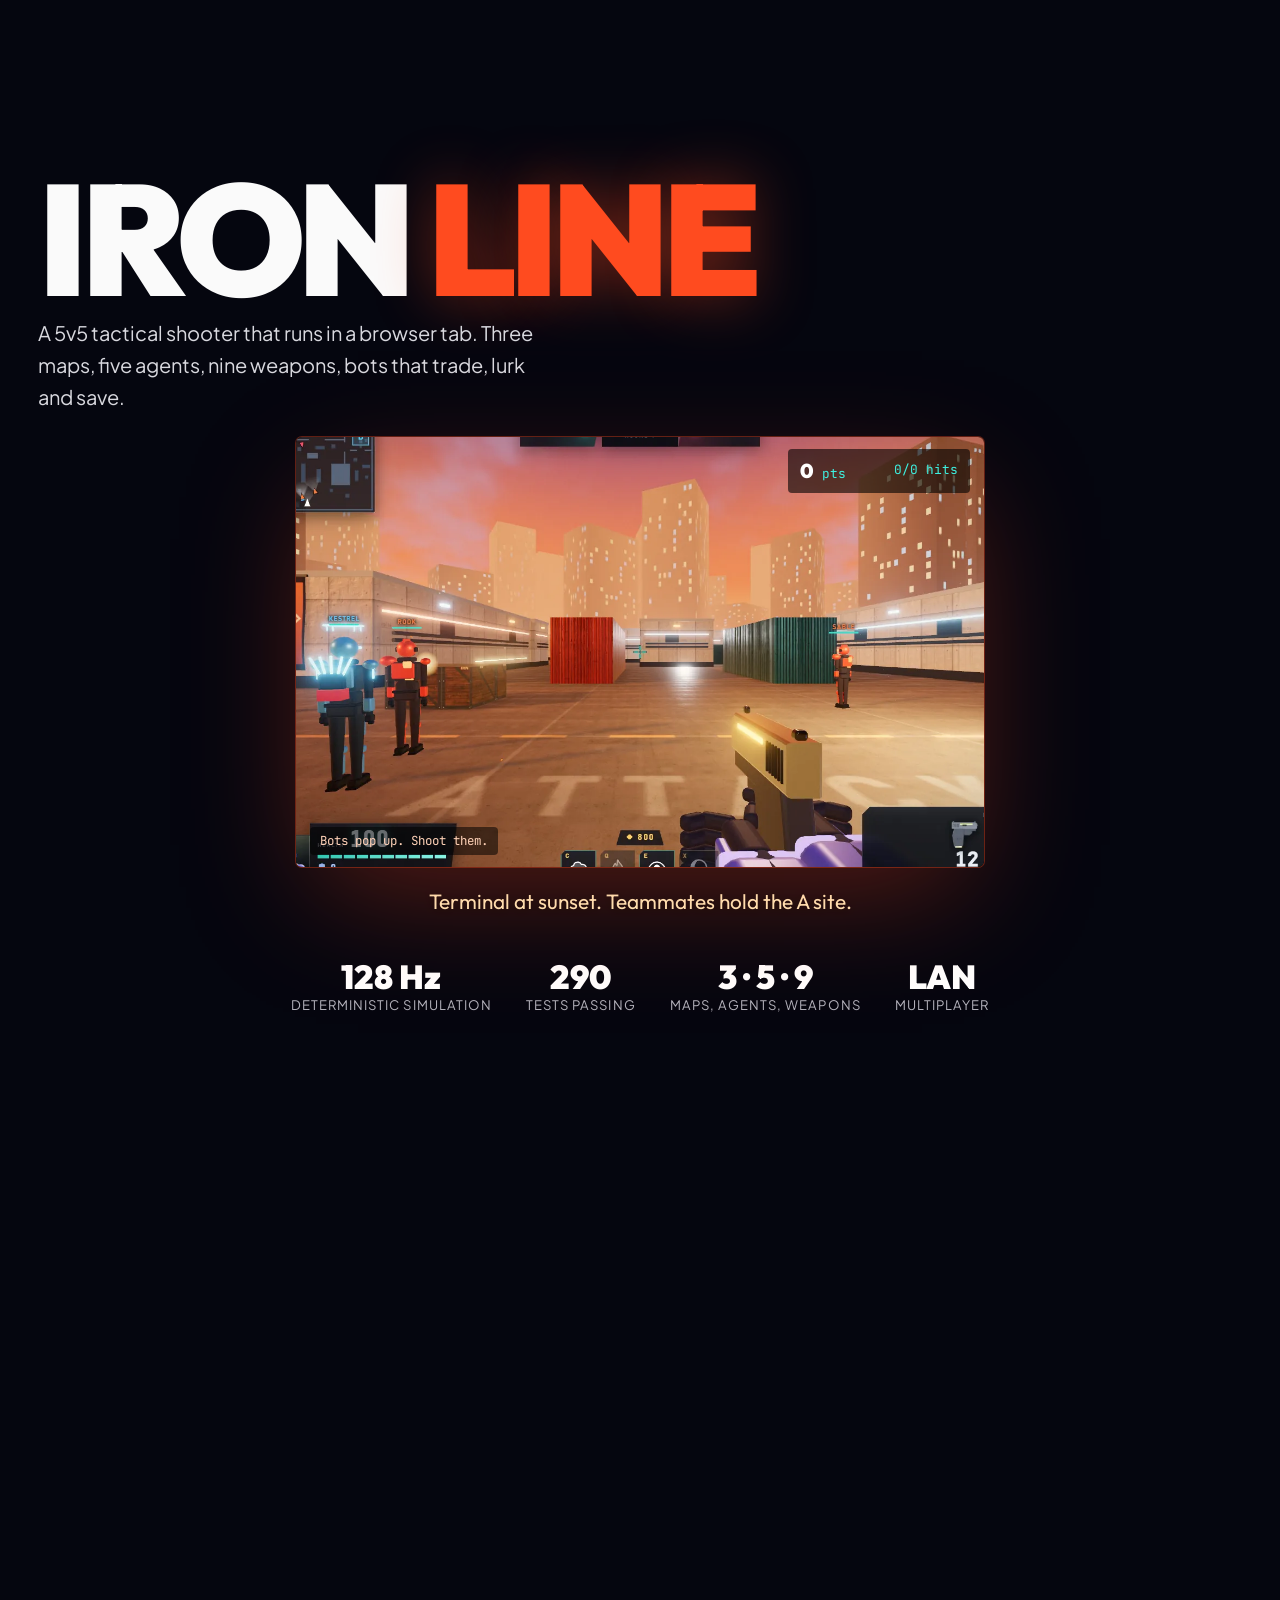
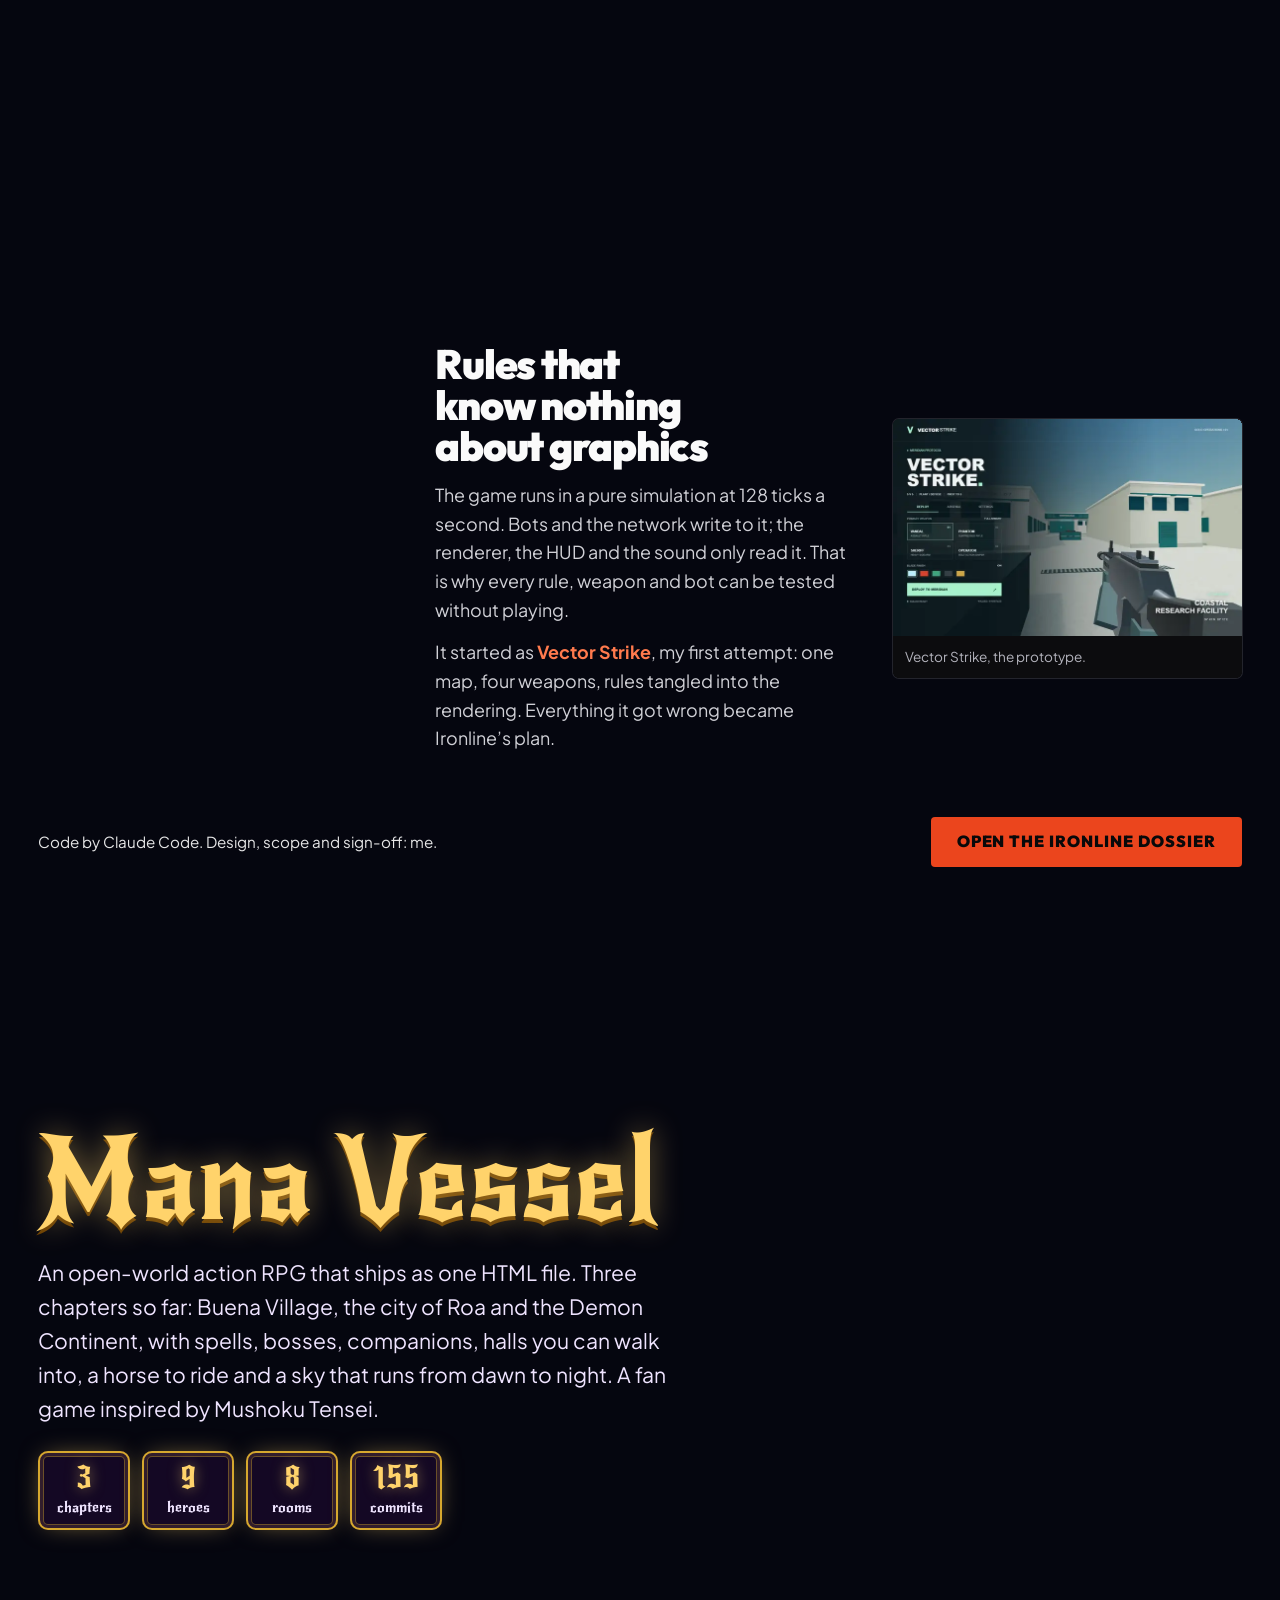
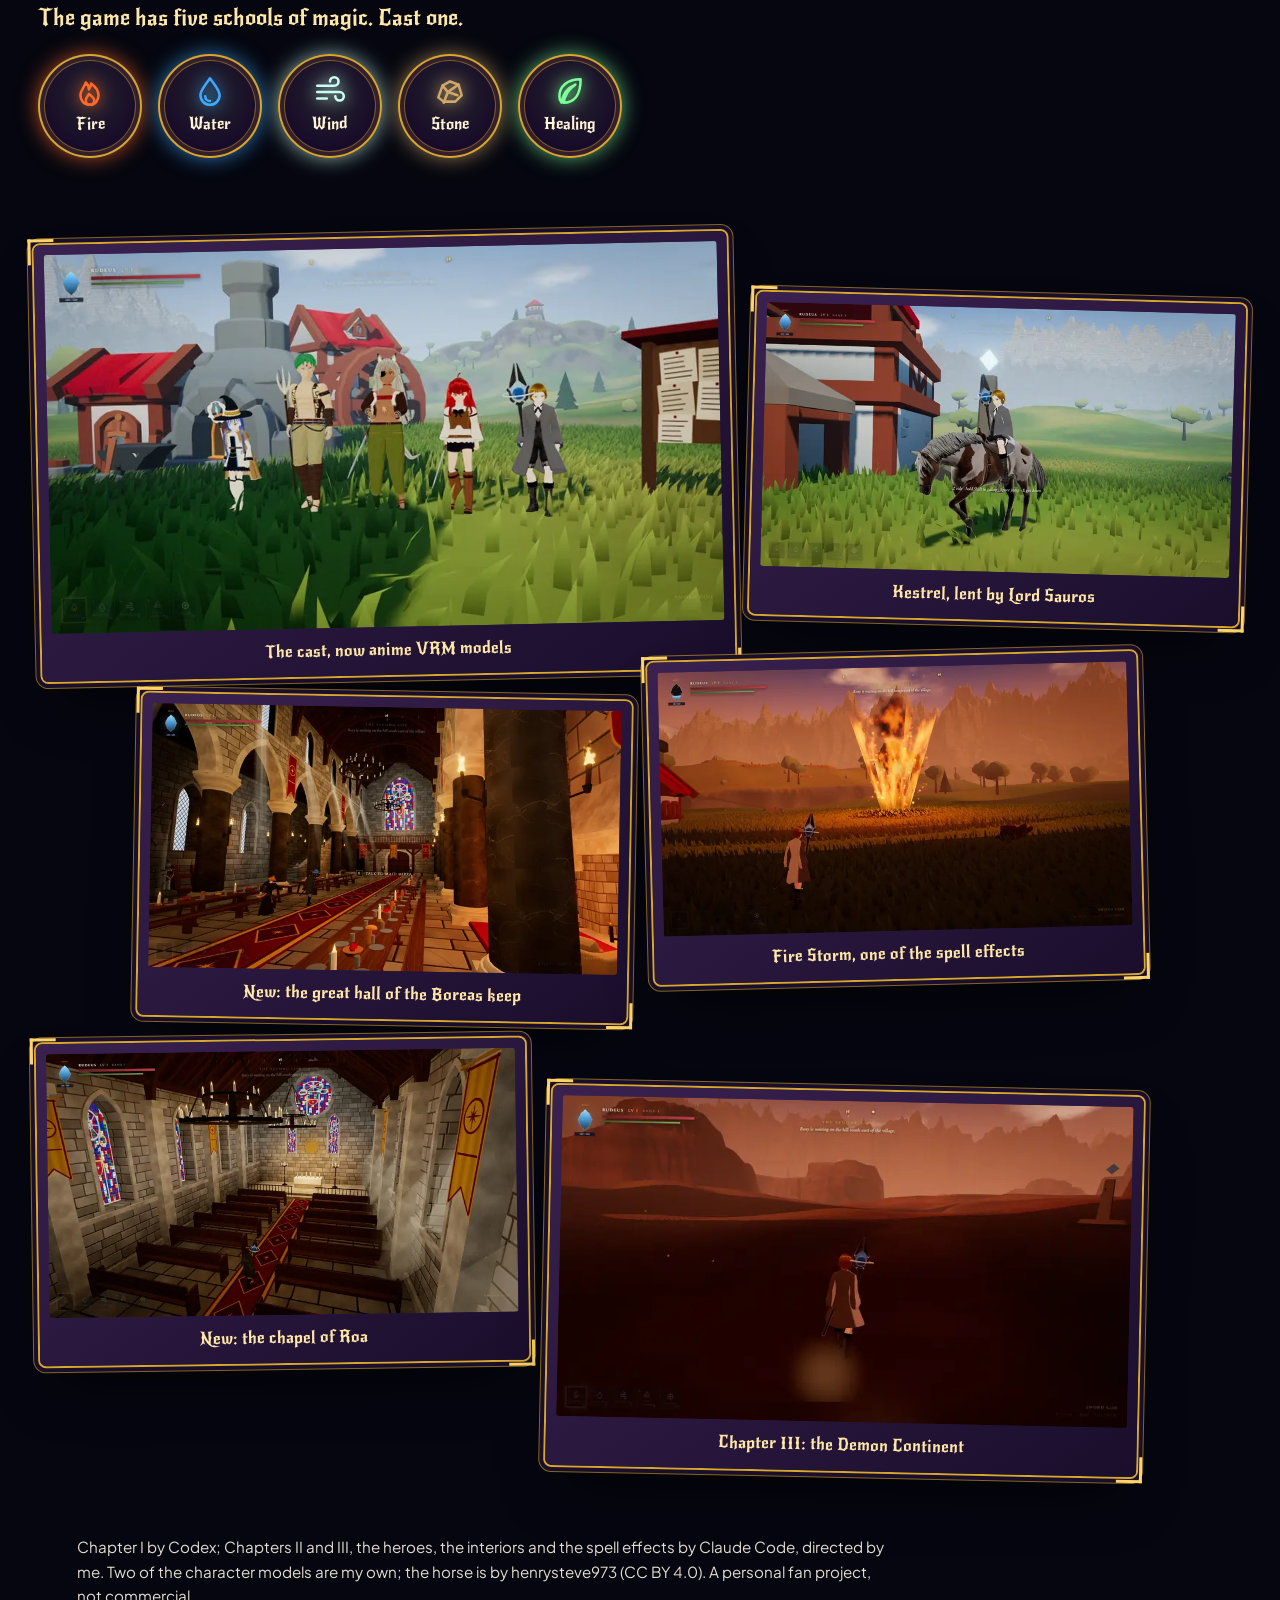
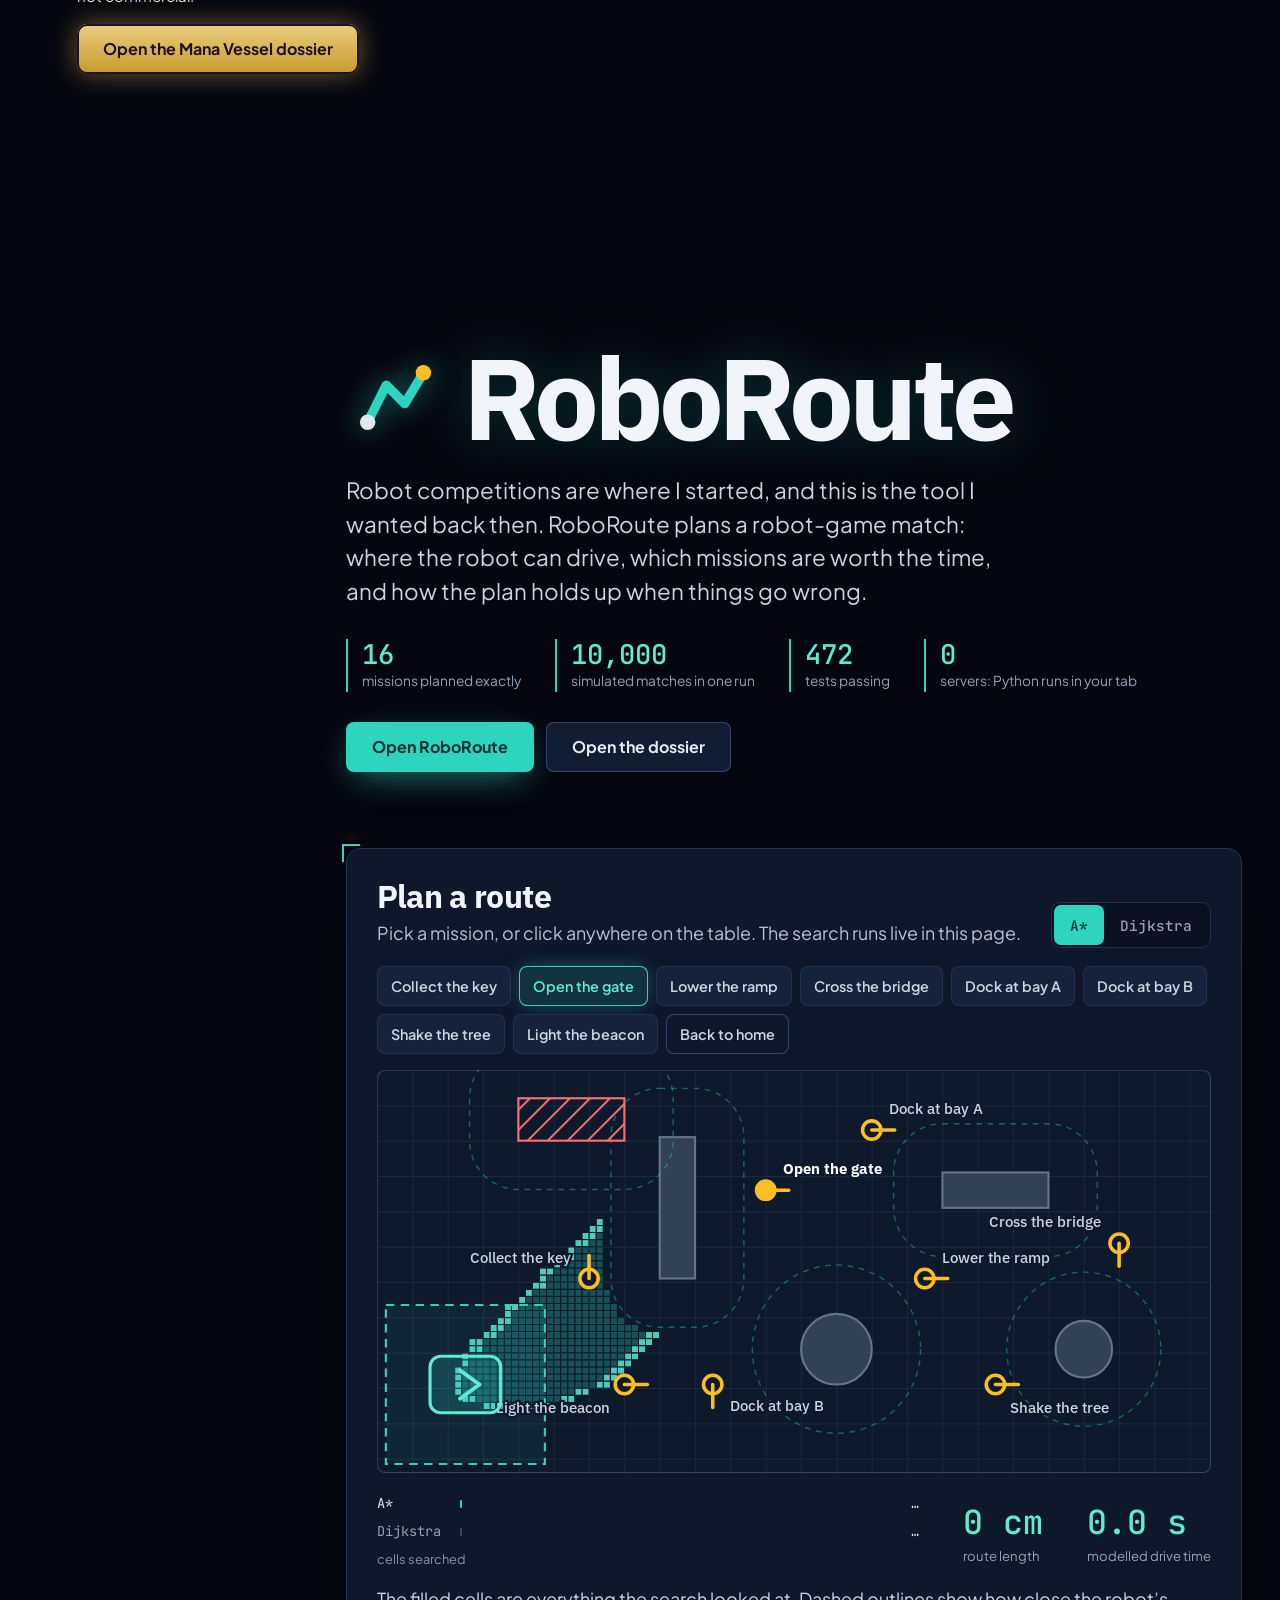
==== commit 9ddbff07: "UIRMarketplace: launch film and posters in the Studio chapter, with a dossier - Silent 25 s vertical" ====
--- a/index.html
+++ b/index.html
@@ -482,6 +482,23 @@
           </div>
         </figure>
       </div>
+      <div class="uir" id="uir">
+        <figure class="uir-phone">
+          <video class="m loop-v" src="images/uir-film.mp4" poster="images/t/uir-f1.webp" muted loop playsinline preload="none" width="720" height="1280" aria-label="The UIRMarketplace launch film, 25 seconds, shown without sound"></video>
+        </figure>
+        <div class="sia-text uir-text">
+          <h3>A launch film for UIRMarketplace</h3>
+          <p>UIRMarketplace is a buy-and-sell site for the International University of Rabat, built by a group of UIR computer engineering students. I made its 25-second launch film and its posters, in code, without a video editor.</p>
+          <p class="small">The marketplace is the students’ work, and they asked to stay anonymous. I helped a little with its interface and code. AI coding agents wrote most of the film’s code; I directed it and signed it off.</p>
+          <button class="btn btn-studio" type="button" data-open="uir">Open the UIRMarketplace dossier</button>
+        </div>
+        <div class="prints" data-group="uir">
+          <button class="sf print p1" type="button" data-full="images/uir-f2.webp" data-alt="Poster: Achète. Vends. Échange." aria-label="View larger: Achète, vends, échange"><img src="images/t/uir-f2.webp" width="248" height="440" alt="Poster: Achète. Vends. Échange." loading="lazy" decoding="async"></button>
+          <button class="sf print p2" type="button" data-full="images/uir-f3.webp" data-alt="Poster: Bien plus qu’une marketplace, with four service cards" aria-label="View larger: Bien plus qu’une marketplace"><img src="images/t/uir-f3.webp" width="248" height="440" alt="Poster: Bien plus qu’une marketplace" loading="lazy" decoding="async"></button>
+          <button class="sf print p3" type="button" data-full="images/uir-f4.webp" data-alt="Poster: Tout commence à l’UIR, with the private chat on a phone" aria-label="View larger: Tout commence à l’UIR"><img src="images/t/uir-f4.webp" width="248" height="440" alt="Poster: Tout commence à l’UIR" loading="lazy" decoding="async"></button>
+          <button class="sf print p4" type="button" data-full="images/uir-f5.webp" data-alt="End card: the logo, Bientôt disponible and @uirmarketplace" aria-label="View larger: the end card"><img src="images/t/uir-f5.webp" width="248" height="440" alt="End card: Bientôt disponible" loading="lazy" decoding="async"></button>
+        </div>
+      </div>
       <div class="machine">
         <div class="machine-text">
           <h3>A machine you can drive</h3>
@@ -653,6 +670,27 @@
       <section class="sd-row"><h3>What’s in it</h3><div class="sd-text"><p>The long film covers the charity football tournament they won, their bake sales, the school itself and the baccalaureate results. The colours were sampled from SIA’s own posters and jerseys, and the logos were redrawn as vectors.</p></div></section>
       <section class="sd-row"><h3>How it was made</h3><div class="sd-text"><p>There’s no video editor involved. Each frame is drawn by code on an HTML canvas, captured by a browser running without a screen, and encoded with ffmpeg. The soundtrack is generated in code too, with no samples.</p></div></section>
       <section class="sd-row"><h3>On this page</h3><div class="sd-text"><p>The stills here are title cards only. They show no faces and no students’ names.</p></div></section>
+      <p class="sd-next">Next: <a href="#work/uir" data-open="uir">UIRMarketplace film</a>, launch film and posters</p>
+    </div>
+  </dialog>
+
+  <dialog class="sheetd" id="p-uir" data-k="film" data-lenis-prevent aria-labelledby="p-uir-h">
+    <div class="sd-inner">
+      <div class="sd-bar"><span class="sd-bar-name" aria-hidden="true">UIRMarketplace film</span><button class="sd-close" type="button" data-close>Close</button></div>
+      <header class="sd-head">
+        <h2 id="p-uir-h">UIRMarketplace film</h2>
+        <div class="sd-intro">
+          <p class="sd-lead">UIRMarketplace is a buy-and-sell site for the International University of Rabat, built by a group of UIR computer engineering students. They asked to stay anonymous. I made its launch film and posters, and helped a little with the interface and code.</p>
+          <p class="sd-links"><a class="btn btn-dossier" href="https://uirmarketplace.com/" target="_blank" rel="noopener">Open UIRMarketplace<span class="vh"> (opens in a new tab)</span></a></p>
+        </div>
+        <dl class="sd-meta"><div><dt>When</dt><dd>November 2026</dd></div><div><dt>My part</dt><dd>The launch film and the posters, plus minor help with the interface and code</dd></div><div><dt>The site</dt><dd>Built by UIR computer engineering students, who prefer not to be named</dd></div><div><dt>Made with</dt><dd>Code, rendered to video and images; no video editor. AI coding agents wrote most of it, I directed and signed off</dd></div><div><dt>Format</dt><dd>1080×1920, 25 s, for Instagram</dd></div></dl>
+      </header>
+      
+      <div class="sd-frames" data-group="uir" role="group" aria-label="UIRMarketplace film: 10 screens"><button type="button" class="sf is-phone" data-video="images/uir-film.mp4" data-full="images/t/uir-f1.webp" data-alt="The 25-second vertical launch film for UIRMarketplace, shown without sound" aria-label="View larger: The 25-second vertical launch film for UIRMarketplace, shown without sound"><video class="m" src="images/uir-film.mp4" poster="images/t/uir-f1.webp" width="720" height="1280" muted loop playsinline preload="none" aria-label="The 25-second vertical launch film for UIRMarketplace, shown without sound"></video></button><button type="button" class="sf is-phone" data-full="images/uir-f2.webp" data-alt="Poster frame: “Achète. Vends. Échange.” over the marketplace on a laptop and listing cards" aria-label="View larger: Poster frame: “Achète. Vends. Échange.” over the marketplace on a laptop and listing cards"><img src="images/t/uir-f2.webp" width="248" height="440" alt="Poster frame: “Achète. Vends. Échange.” over the marketplace on a laptop and listing cards" class="m" loading="lazy" decoding="async"></button><button type="button" class="sf is-phone" data-full="images/uir-f3.webp" data-alt="Poster frame: “Bien plus qu’une marketplace”, with four cards: buying and selling, services, flat-sharing and car-sharing" aria-label="View larger: Poster frame: “Bien plus qu’une marketplace”, with four cards: buying and selling, services, flat-sharing and car-sharing"><img src="images/t/uir-f3.webp" width="248" height="440" alt="Poster frame: “Bien plus qu’une marketplace”, with four cards: buying and selling, services, flat-sharing and car-sharing" class="m" loading="lazy" decoding="async"></button><button type="button" class="sf is-phone" data-full="images/uir-f4.webp" data-alt="Poster frame: “Tout commence à l’UIR”, with the app’s private chat on a phone" aria-label="View larger: Poster frame: “Tout commence à l’UIR”, with the app’s private chat on a phone"><img src="images/t/uir-f4.webp" width="248" height="440" alt="Poster frame: “Tout commence à l’UIR”, with the app’s private chat on a phone" class="m" loading="lazy" decoding="async"></button><button type="button" class="sf is-phone" data-full="images/uir-f5.webp" data-alt="End card: the logo, “Bientôt disponible” and the Instagram handle @uirmarketplace" aria-label="View larger: End card: the logo, “Bientôt disponible” and the Instagram handle @uirmarketplace"><img src="images/t/uir-f5.webp" width="248" height="440" alt="End card: the logo, “Bientôt disponible” and the Instagram handle @uirmarketplace" class="m" loading="lazy" decoding="async"></button><button type="button" class="sf" data-full="images/uir-home.webp" data-alt="UIRMarketplace’s home page: “Student gear and essentials, traded at UIR”, a search box and an interactive buying demo" aria-label="View larger: UIRMarketplace’s home page: “Student gear and essentials, traded at UIR”, a search box and an interactive buying demo"><img src="images/t/uir-home.webp" width="704" height="440" alt="UIRMarketplace’s home page: “Student gear and essentials, traded at UIR”, a search box and an interactive buying demo" class="m" loading="lazy" decoding="async"></button><button type="button" class="sf" data-full="images/uir-categories.webp" data-alt="UIRMarketplace’s category grid: electronics, books, services, furniture and gaming" aria-label="View larger: UIRMarketplace’s category grid: electronics, books, services, furniture and gaming"><img src="images/t/uir-categories.webp" width="704" height="440" alt="UIRMarketplace’s category grid: electronics, books, services, furniture and gaming" class="m" loading="lazy" decoding="async"></button><button type="button" class="sf" data-full="images/uir-trust.webp" data-alt="UIRMarketplace’s trust section: verified @uir.ac.ma students, community sellers and campus handovers" aria-label="View larger: UIRMarketplace’s trust section: verified @uir.ac.ma students, community sellers and campus handovers"><img src="images/t/uir-trust.webp" width="704" height="440" alt="UIRMarketplace’s trust section: verified @uir.ac.ma students, community sellers and campus handovers" class="m" loading="lazy" decoding="async"></button><button type="button" class="sf" data-full="images/uir-messages.webp" data-alt="UIRMarketplace’s private messages page, signed in, with every person’s name blurred" aria-label="View larger: UIRMarketplace’s private messages page, signed in, with every person’s name blurred"><img src="images/t/uir-messages.webp" width="768" height="440" alt="UIRMarketplace’s private messages page, signed in, with every person’s name blurred" class="m" loading="lazy" decoding="async"></button><button type="button" class="sf is-phone" data-full="images/uir-phone.webp" data-alt="UIRMarketplace’s home page on a phone" aria-label="View larger: UIRMarketplace’s home page on a phone"><img src="images/t/uir-phone.webp" width="204" height="440" alt="UIRMarketplace’s home page on a phone" class="m" loading="lazy" decoding="async"></button></div>
+      
+      <section class="sd-row"><h3>The marketplace</h3><div class="sd-text"><p>Students sign in with their university Microsoft account (@uir.ac.ma), list what they sell in a dozen categories, from textbooks and laptops to flat-sharing and car-sharing, and arrange a handover on campus through a private chat. There is no commission.</p><p>The screens here come from the live site, signed out, except the messages page, which is from a signed-in account with every name blurred.</p></div></section>
+      <section class="sd-row"><h3>The film</h3><div class="sd-text"><p>Five beats in 25 seconds: “Ton campus. Ton marketplace.”, then “Achète. Vends. Échange.” over the real interface, the four things the site does beyond buying and selling, the private chat on a phone, and an end card that sends people to Instagram. The posters are frames from the same code.</p><p>It is shown here without its soundtrack.</p></div></section>
+      <section class="sd-row"><h3>Who did what</h3><div class="sd-text"><p>The site, its idea and nearly all of its code belong to the students who built it. My part is the launch material, plus small fixes and suggestions on the interface.</p></div></section>
       <p class="sd-next">Next: <a href="#work/svvvd" data-open="svvvd">SVVVD Y2K</a>, streetwear store</p>
     </div>
   </dialog>
--- a/css/site.css
+++ b/css/site.css
@@ -554,6 +554,10 @@
 .print::before { content: ""; position: absolute; top: -10px; left: 50%; width: 70px; height: 22px; margin-left: -35px; background: rgba(245, 179, 1, 0.55); transform: rotate(-4deg); }
 .p1 { transform: rotate(-4deg); } .p2 { transform: rotate(3deg); margin-top: 20px; } .p3 { transform: rotate(-2deg); } .p4 { transform: rotate(5deg); margin-top: 14px; }
 .print:hover, .print:focus-visible { transform: rotate(0) translateY(-6px) scale(1.04); z-index: 2; }
+.uir { display: grid; grid-template-columns: minmax(200px, 300px) 1fr; gap: 40px 56px; align-items: center; margin-top: 110px; max-width: 1400px; margin-left: max(0px, 26vw - var(--m)); }
+.uir-phone { margin: 0; max-width: 300px; padding: 9px; background: #1d1d1f; border-radius: 32px; box-shadow: 8px 8px 0 #f5b301; }
+.uir .print { width: clamp(130px, 13vw, 200px); }
+.uir-phone video { display: block; width: 100%; height: auto; aspect-ratio: 9 / 16; object-fit: cover; border-radius: 24px; background: #0a1f44; }
 .film { display: grid; grid-template-columns: 1fr 1.7fr; gap: 40px 56px; align-items: center; margin-top: 110px; max-width: 1400px; margin-left: max(0px, 26vw - var(--m)); }
 .film-text h3 { font-family: var(--font-art); font-weight: 400; font-size: clamp(1.8rem, 3vw, 2.8rem); line-height: 1; }
 .film-text p { margin-top: 12px; }
@@ -683,7 +687,8 @@
   .talk-copy { grid-column: 1 / -1; }
   .arena-more { padding-left: var(--m); grid-template-columns: 1fr; }
   .evidence { grid-template-columns: 1fr; max-width: 760px; }
-  .sia, .machine, .film { grid-template-columns: 1fr; margin-left: 0; }
+  .sia, .machine, .film, .uir { grid-template-columns: 1fr; margin-left: 0; }
+  .uir-phone { width: min(100%, 260px); }
   .w-field { padding-left: var(--m); }
   .field-step, .field-film { grid-template-columns: 1fr; }
   .field-step:nth-child(2n) .field-shot { order: 0; }
